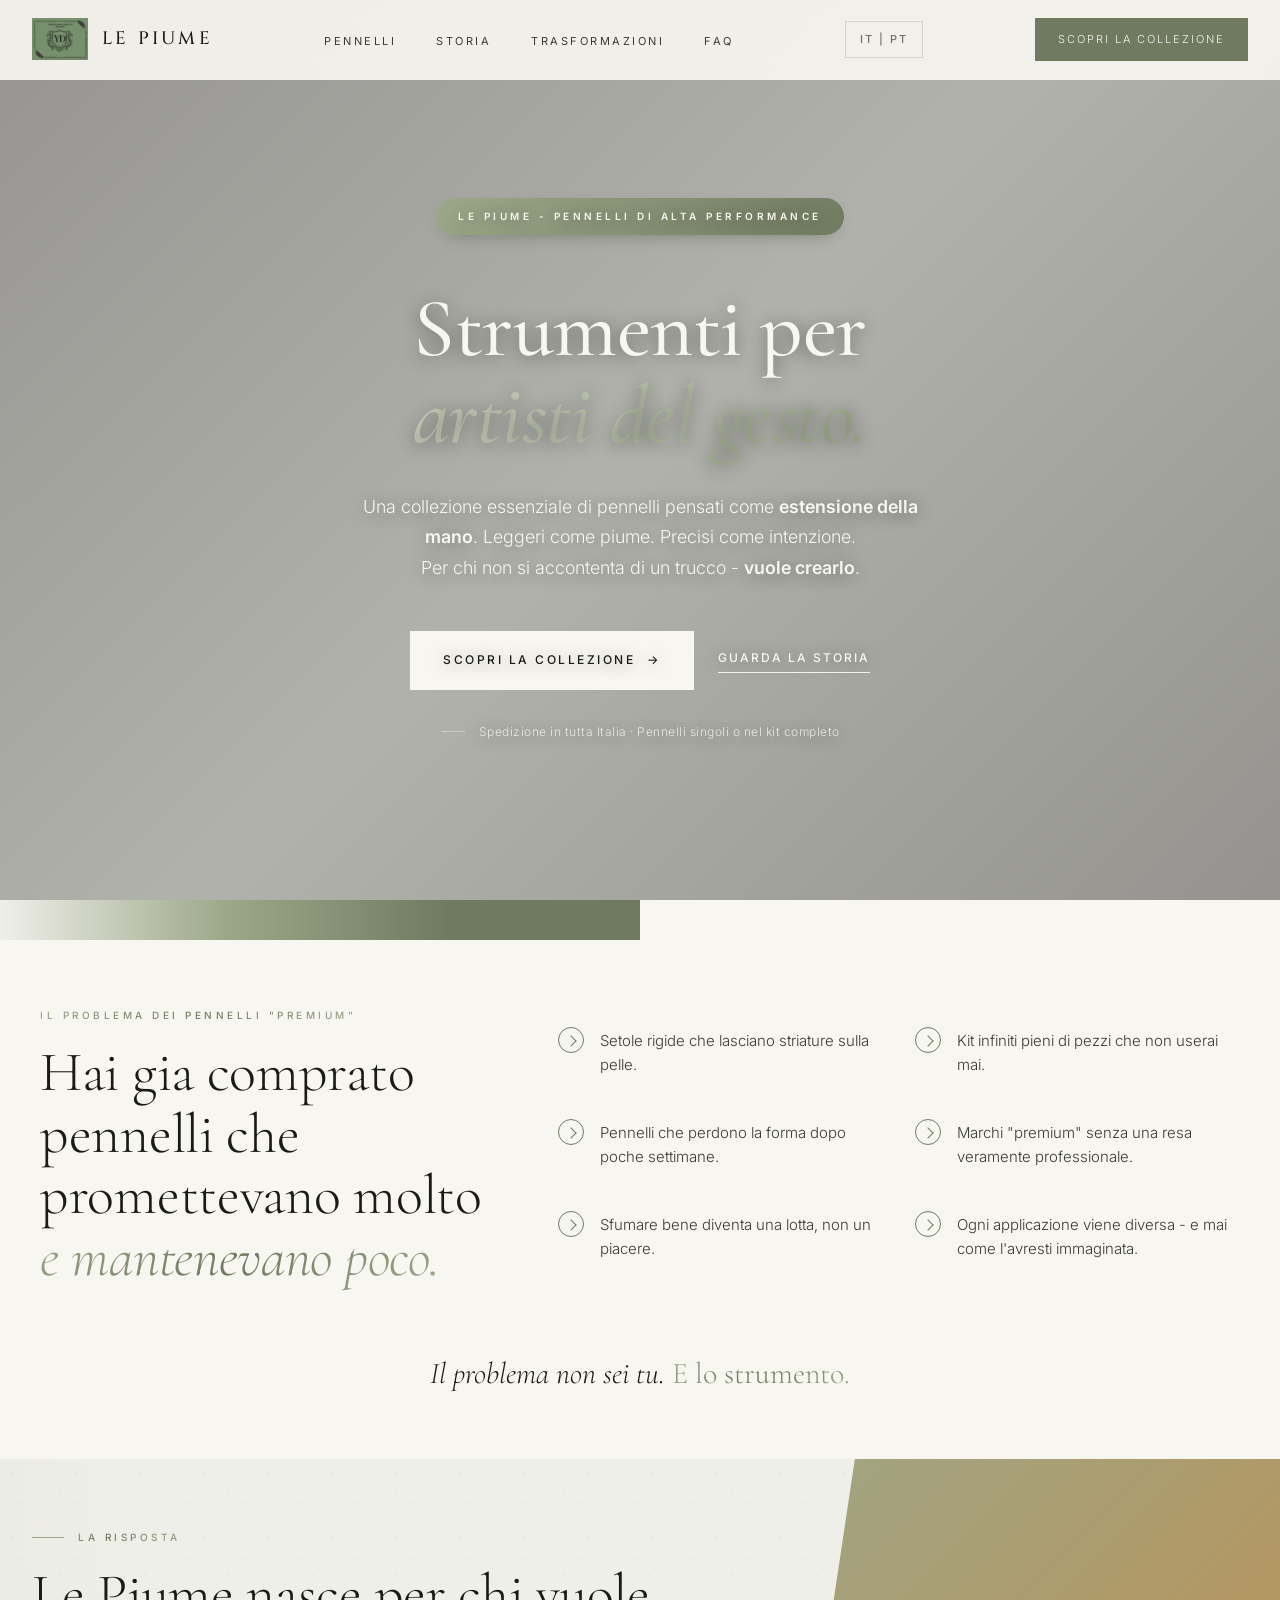
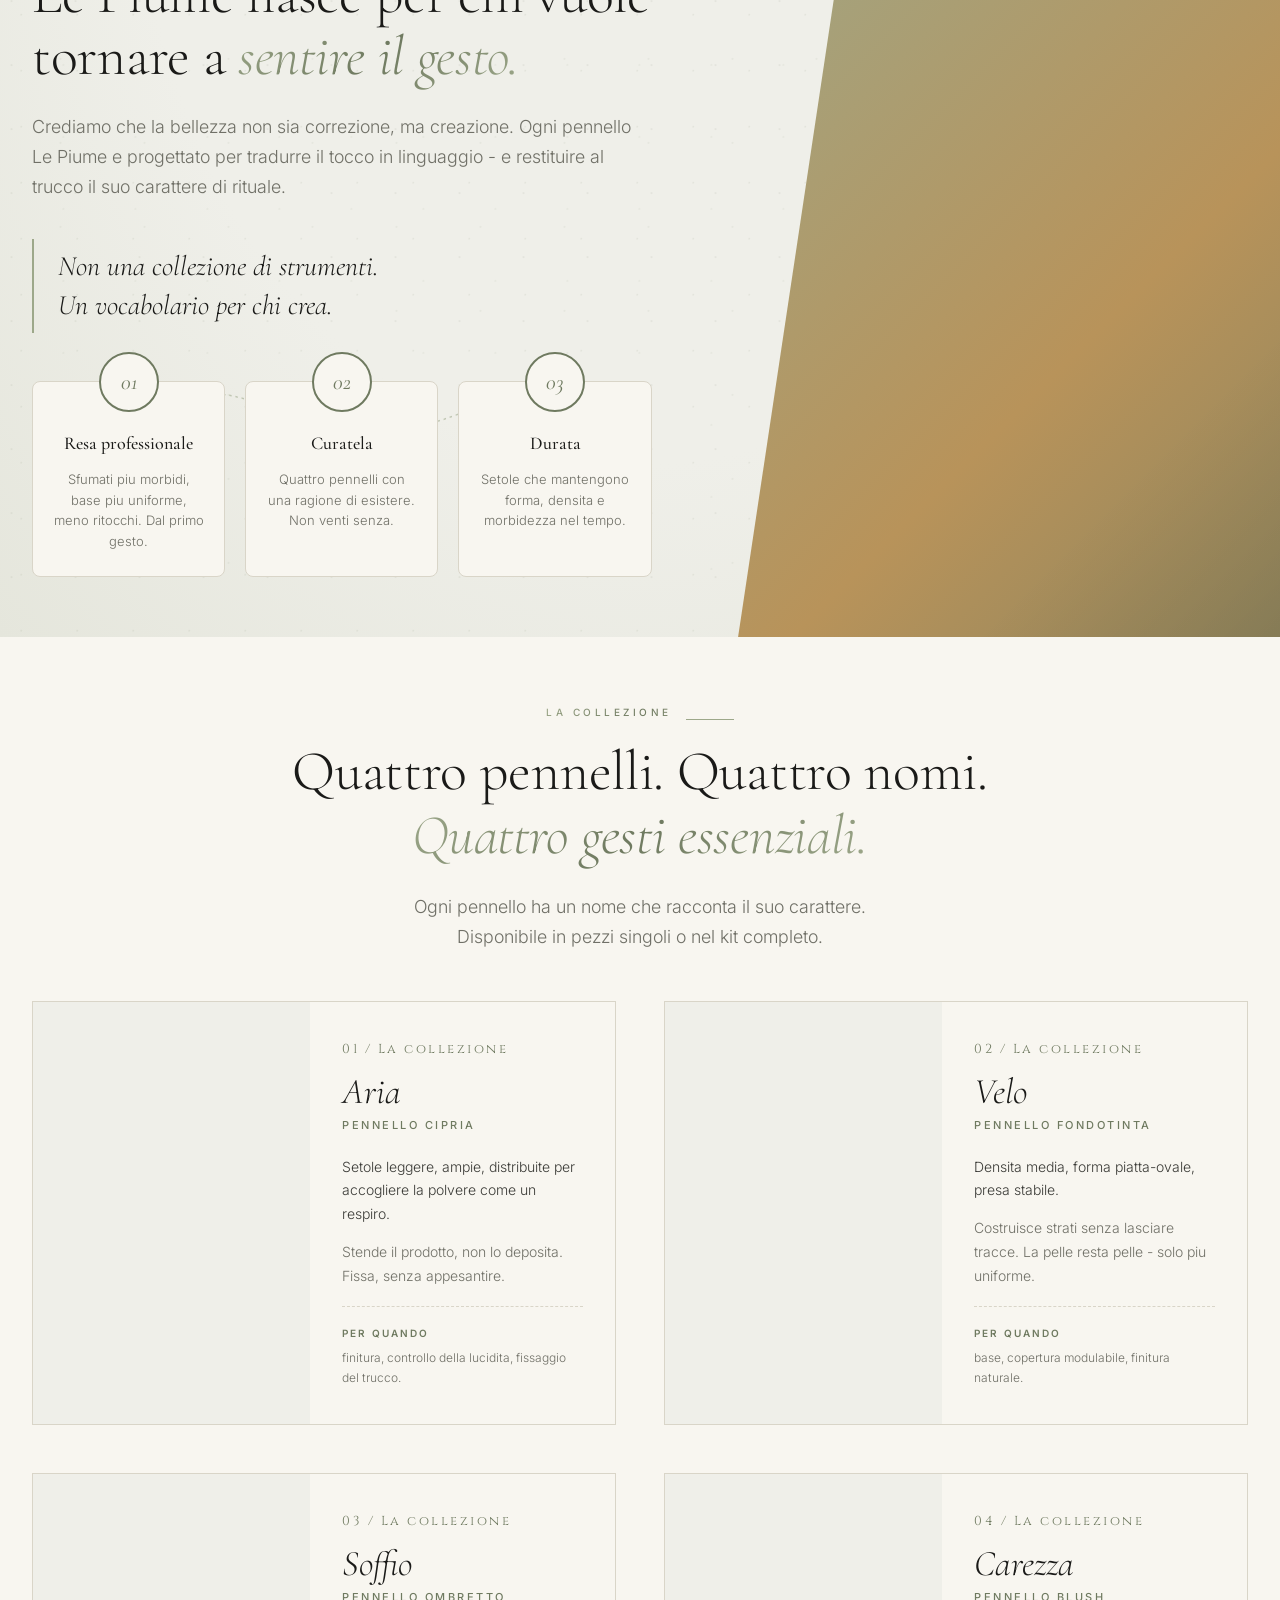
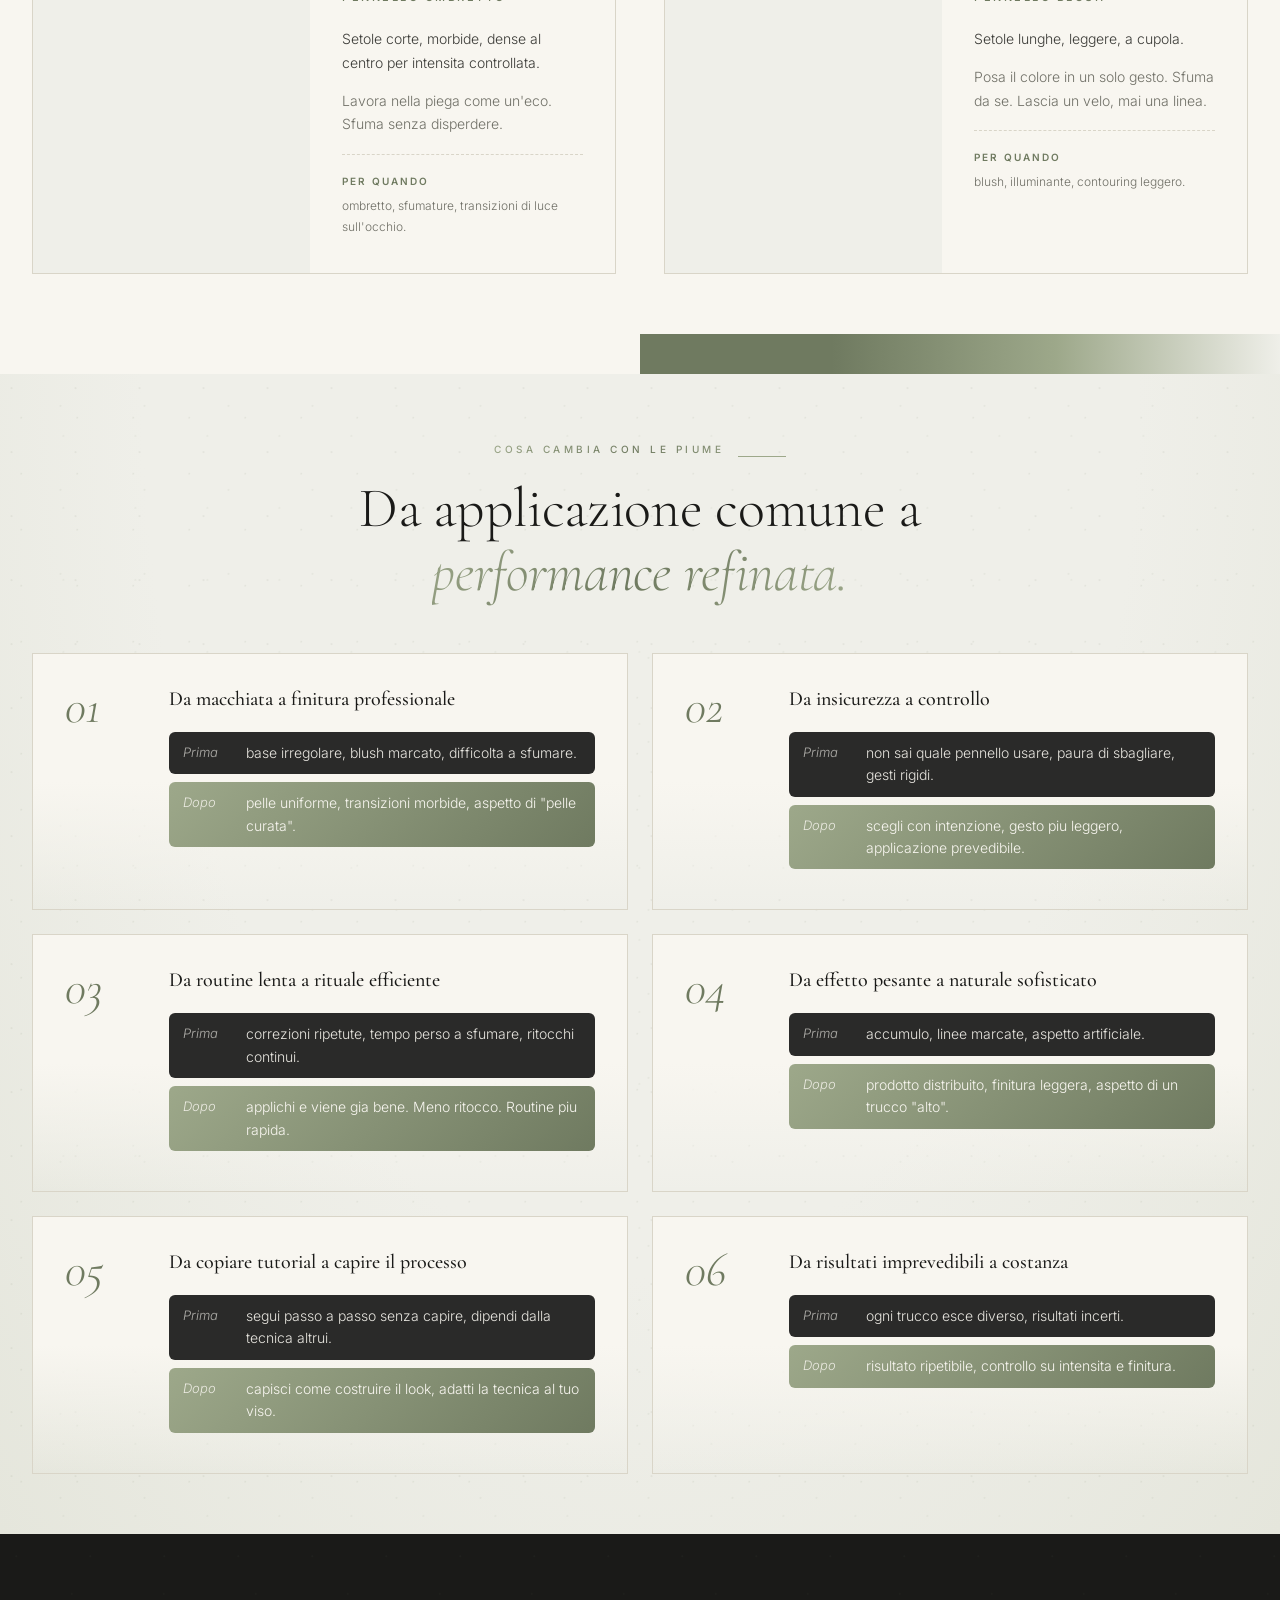
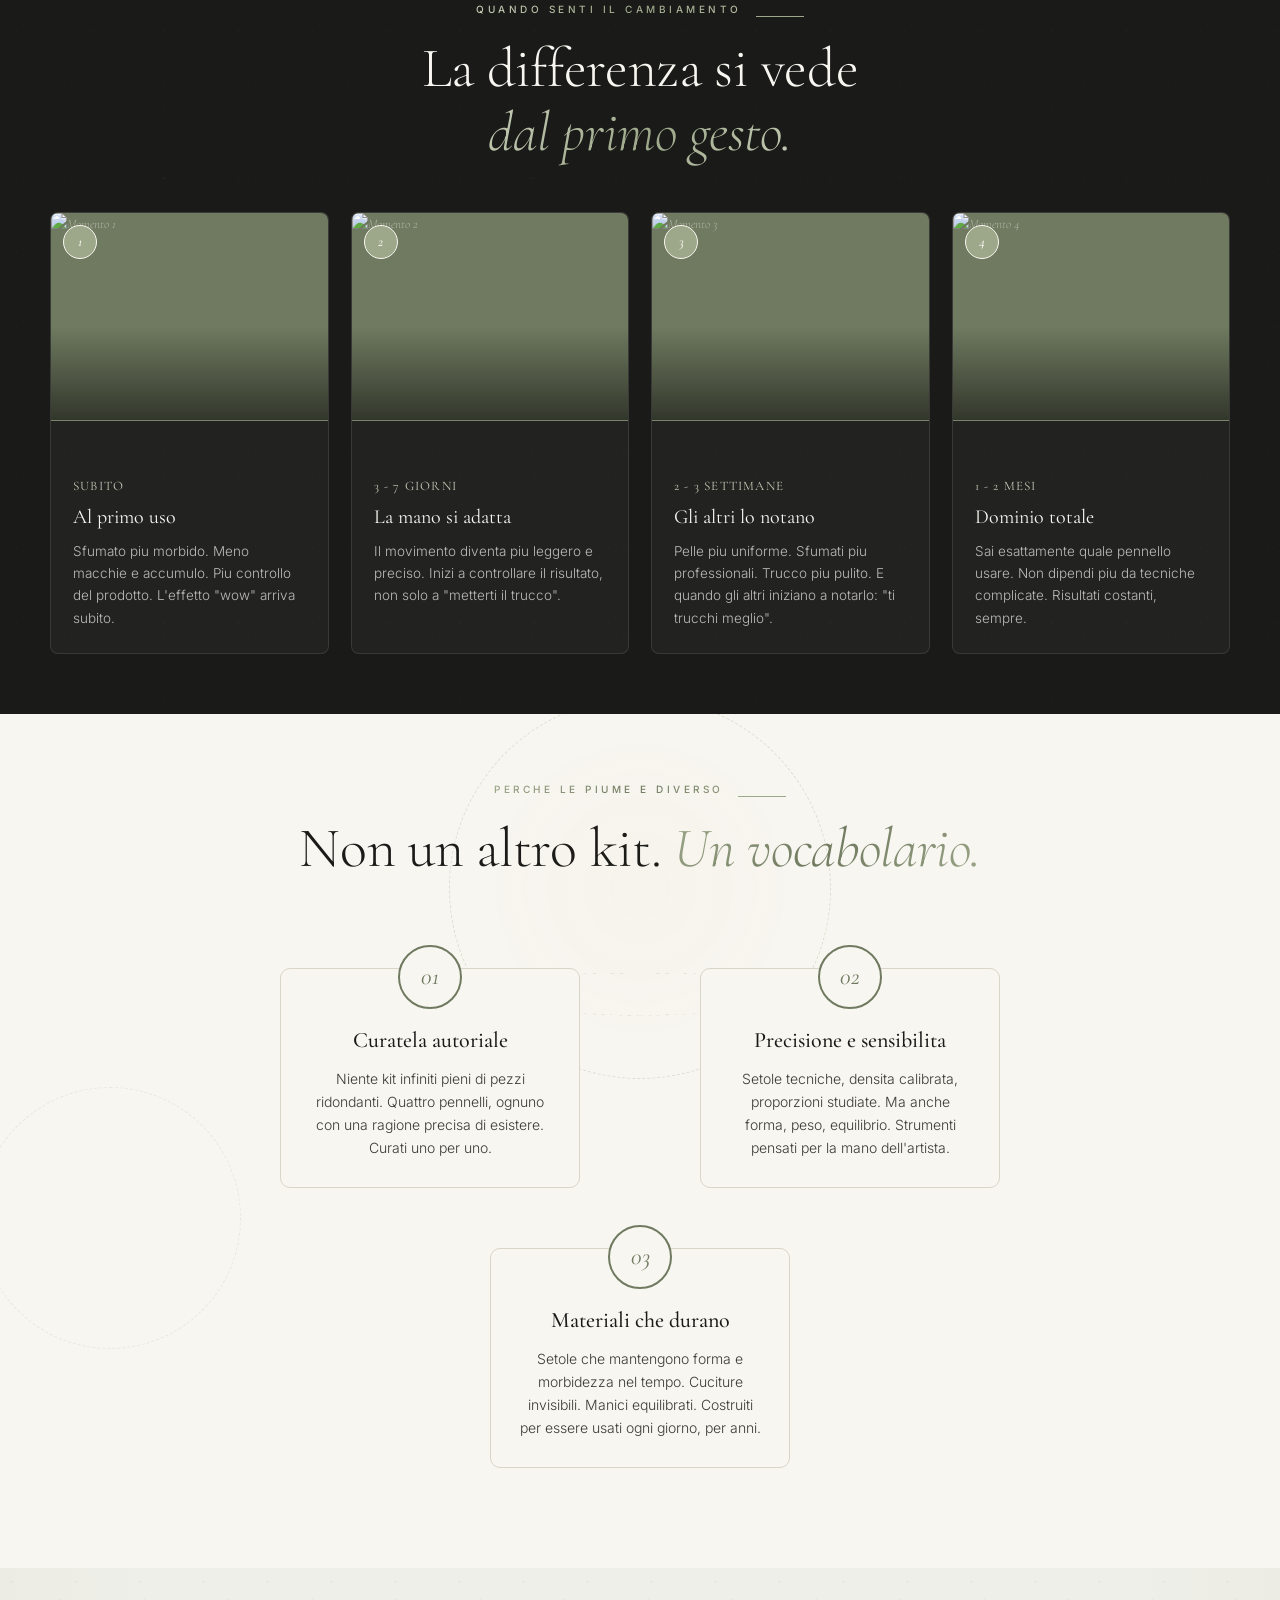
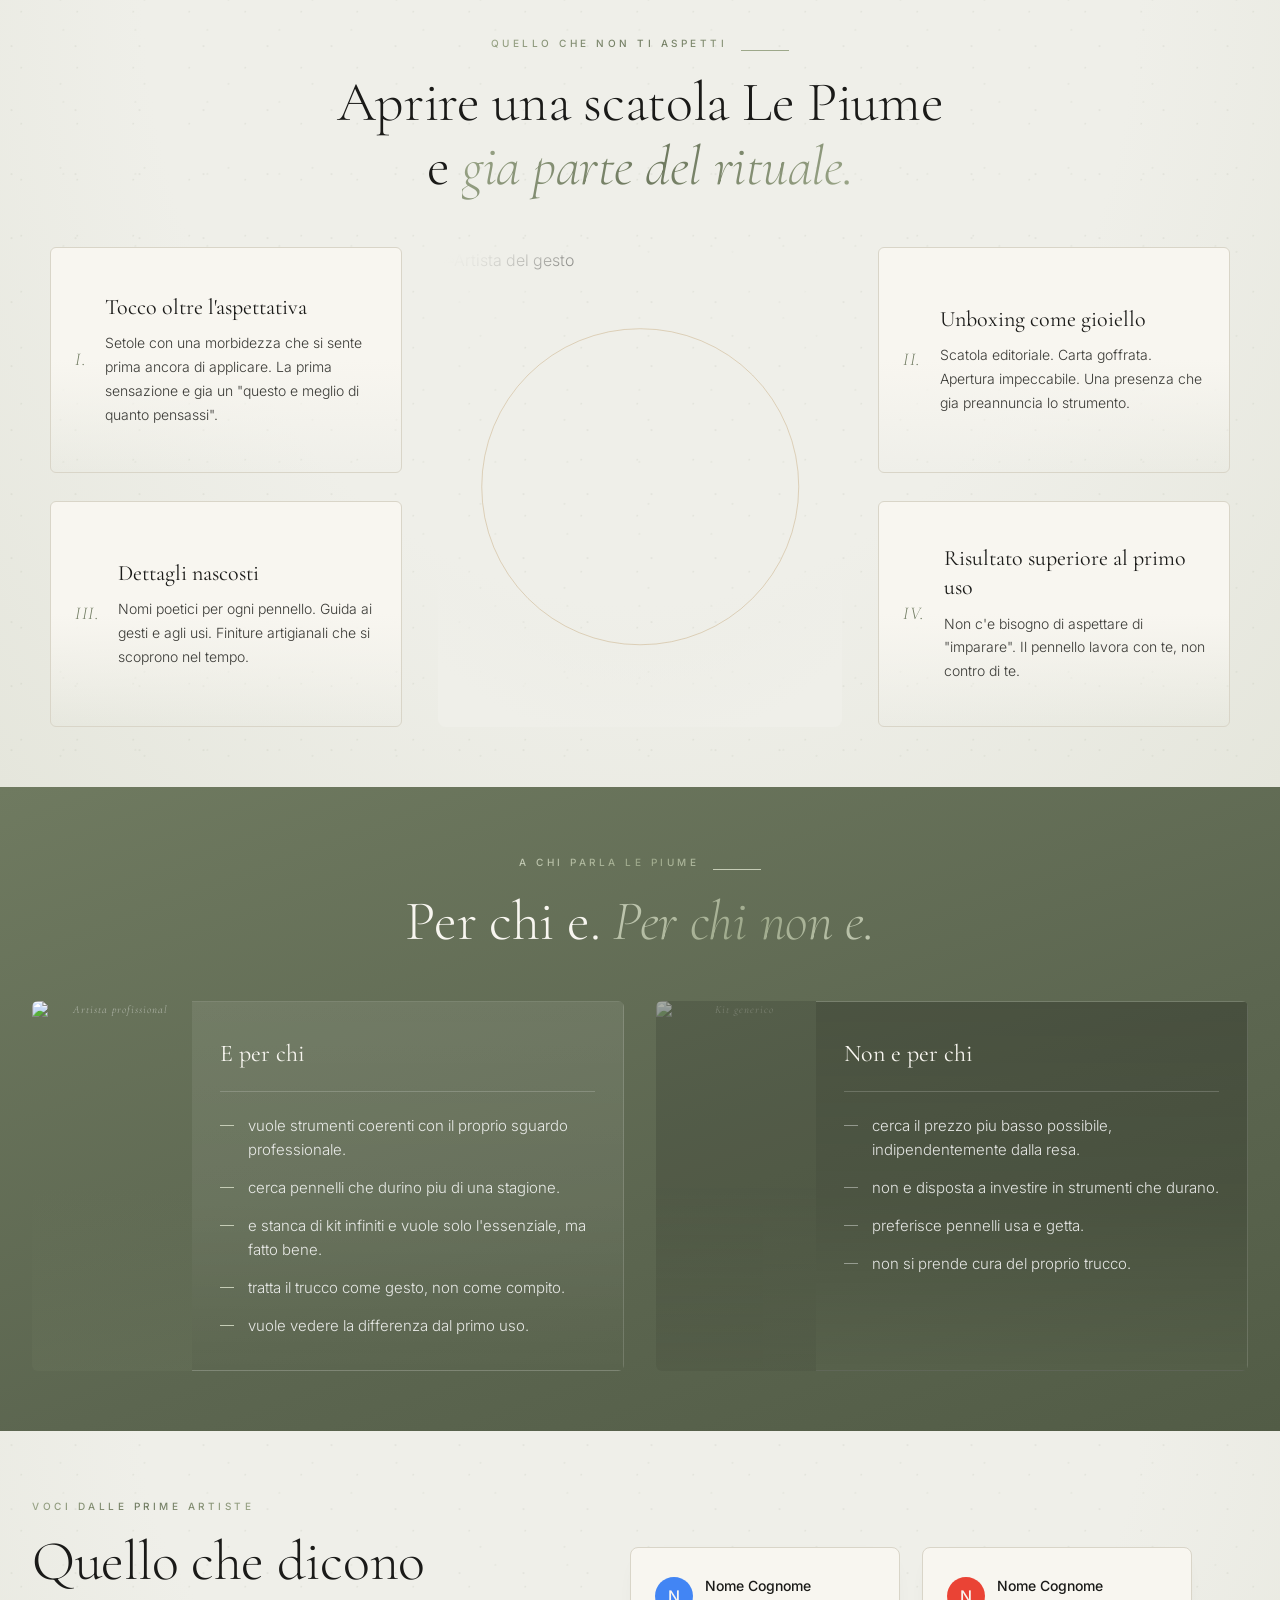
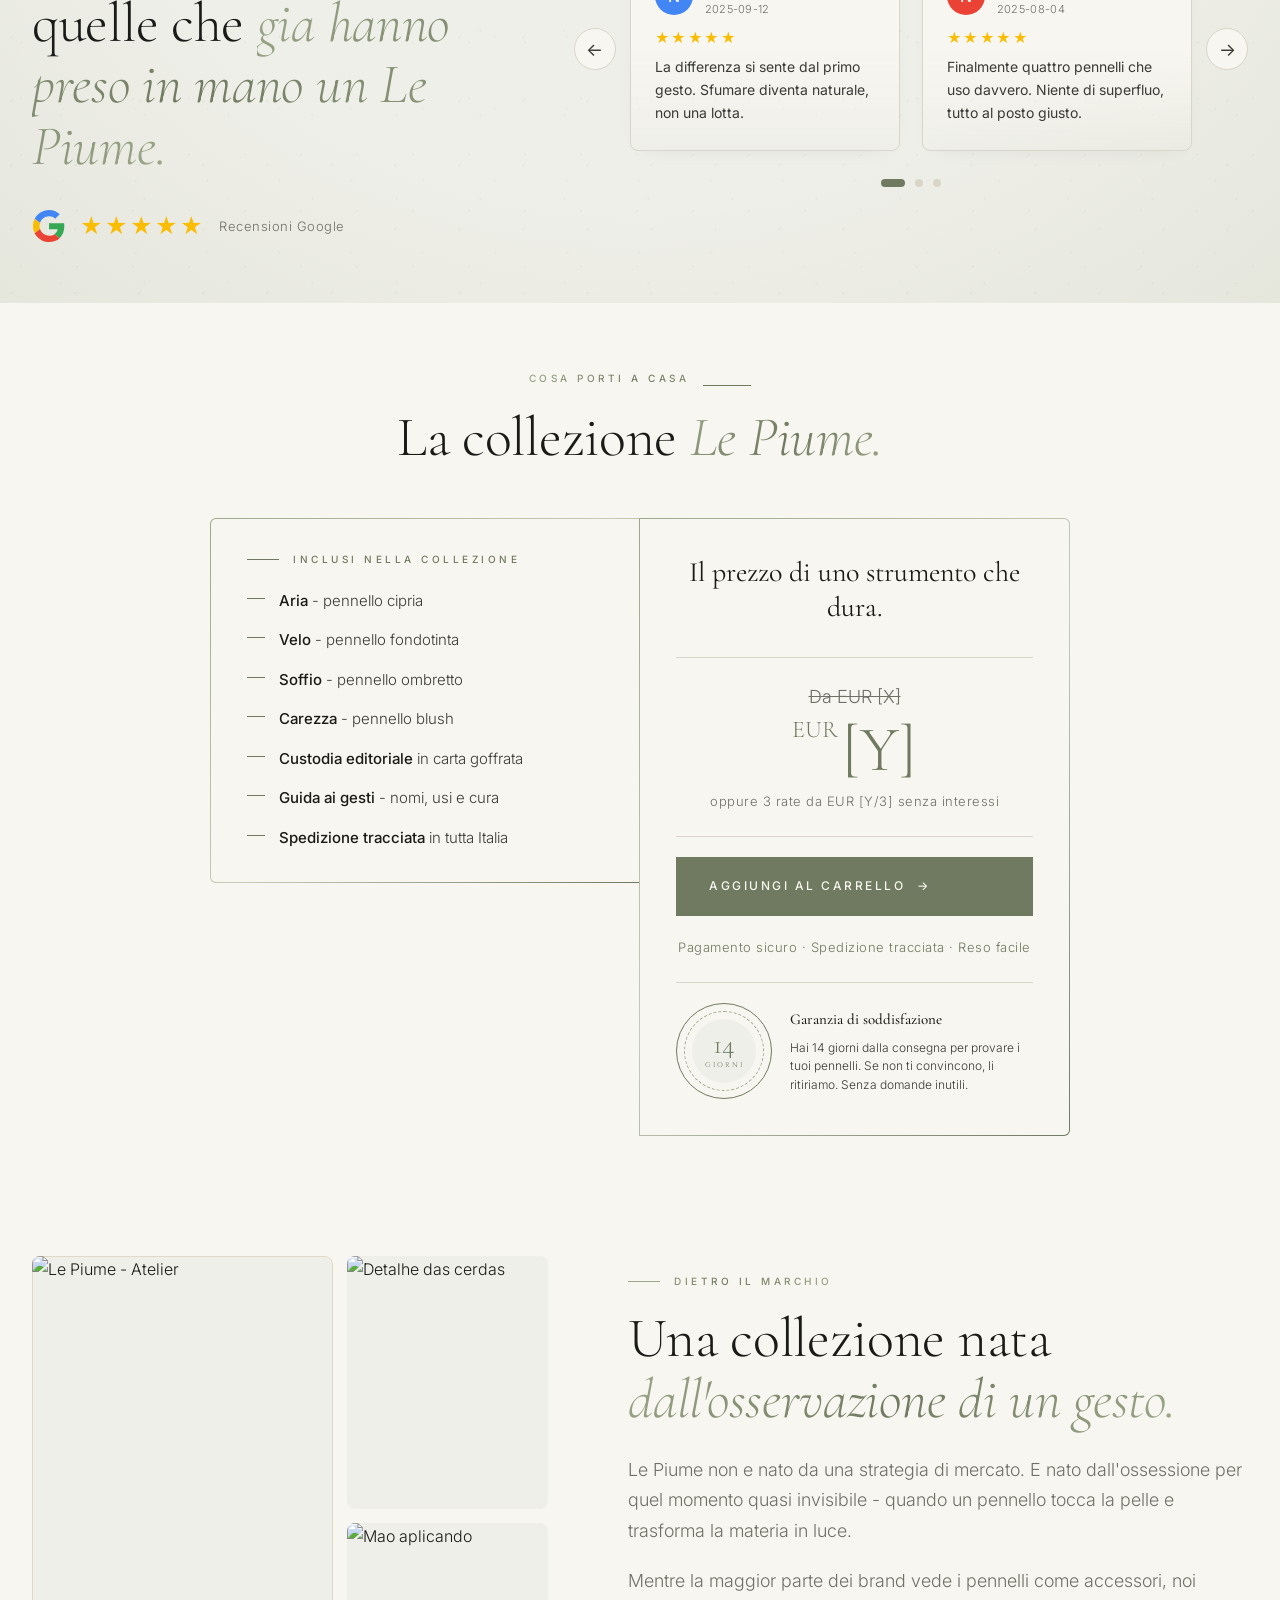
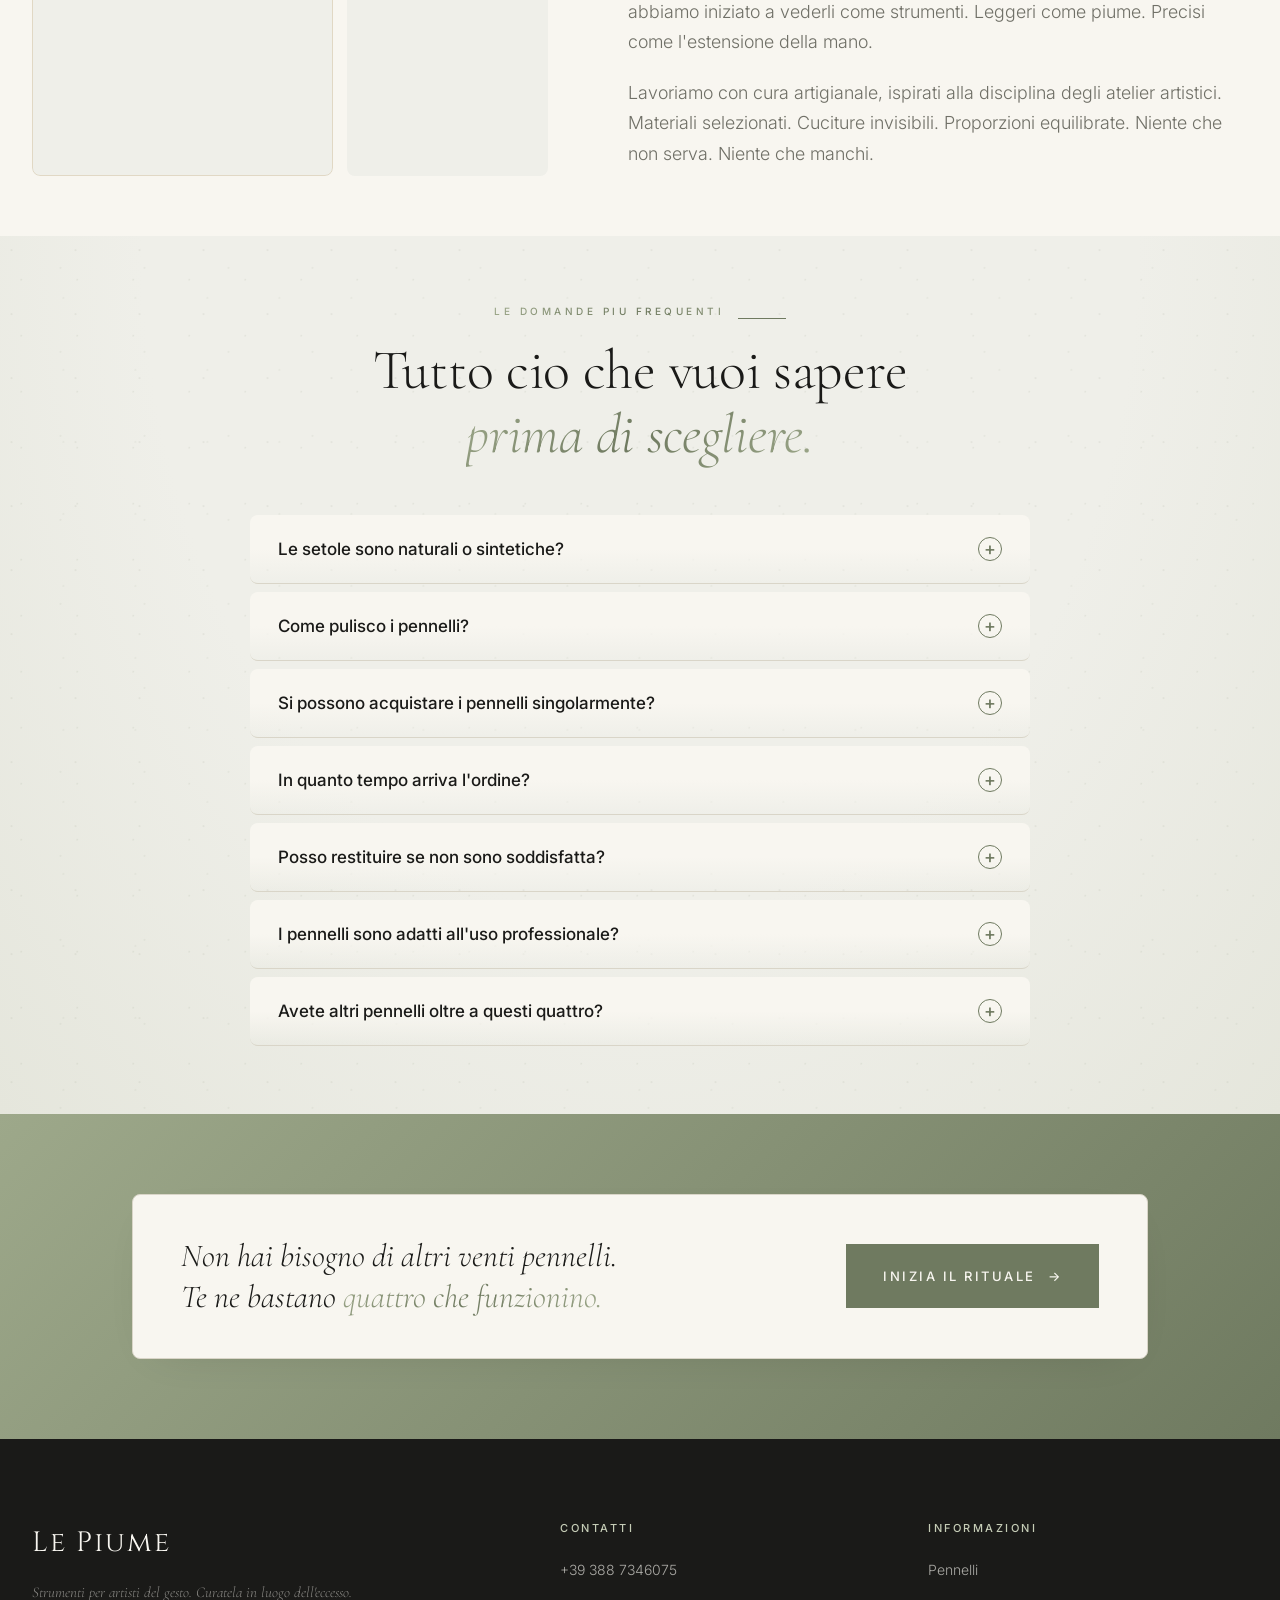
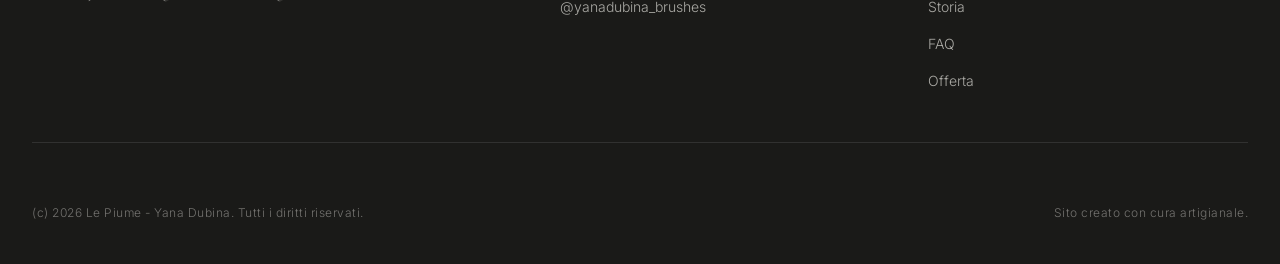
==== index.html @ e88bf4a4 "Multi-fix: timeline imgs face-makeup, bonus center photo, perchi sad MUA, restore Vocabolario circle" ====
<!DOCTYPE html>
<html lang="it">
<head>
<meta charset="UTF-8">
<meta name="viewport" content="width=device-width, initial-scale=1.0">
<title>Le Piume - Strumenti per artisti del gesto</title>
<meta name="description" content="Pennelli professionali Le Piume. Curatela in luogo dell'eccesso. Quattro strumenti pensati come estensione della mano.">
<meta property="og:title" content="Le Piume - Strumenti per artisti del gesto">
<meta property="og:description" content="Pennelli di alta performance. Curatela in luogo dell'eccesso.">
<meta property="og:type" content="website">
<link rel="icon" href="data:image/svg+xml,%3Csvg xmlns='http://www.w3.org/2000/svg' viewBox='0 0 100 100'%3E%3Ctext x='50%25' y='65%25' text-anchor='middle' font-family='Georgia,serif' font-weight='600' font-size='65' fill='%231A1A18'%3EY%3C/text%3E%3C/svg%3E">
<link rel="preconnect" href="https://fonts.googleapis.com">
<link rel="preconnect" href="https://fonts.gstatic.com" crossorigin>
<link href="https://fonts.googleapis.com/css2?family=Cinzel:wght@400;500;600&family=Cormorant+Garamond:ital,wght@0,300;0,400;0,500;1,300;1,400&family=Inter:wght@300;400;500;600&display=swap" rel="stylesheet">
<link rel="stylesheet" href="style.css">
</head>
<body>

<nav class="nav" id="nav">
  <div class="nav__inner">
    <a href="#home" class="nav__brand">
      <img src="assets/img/logo-card.png" alt="YD" class="nav__brand-img">
      <span class="nav__brand-name">Le Piume</span>
    </a>
    <ul class="nav__links" id="navLinks">
      <li><a href="#pennelli">Pennelli</a></li>
      <li><a href="#storia">Storia</a></li>
      <li><a href="#trasformazioni">Trasformazioni</a></li>
      <li><a href="#faq">FAQ</a></li>
    </ul>
    <a href="index-pt.html" class="nav__lang" title="Versao em portugues">IT | PT</a>
    <a href="#offerta" class="nav__cta">Scopri la collezione</a>
    <button class="nav__toggle" id="navToggle" aria-label="Menu"><span></span><span></span><span></span></button>
  </div>
</nav>

<section class="hero" id="home">
  <video class="hero__bg-video" autoplay muted loop playsinline preload="auto"><source src="assets/video/hero-makeup.mp4" type="video/mp4"></video>
  <div class="hero__bg-overlay"></div>
  <div class="hero__content">
    <span class="eyebrow fade-in">Le Piume - Pennelli di alta performance</span>
    <h1 class="h1 hero__title fade-in">Strumenti per<br><em>artisti del gesto.</em></h1>
    <p class="hero__sub fade-in">Una collezione essenziale di pennelli pensati come <strong>estensione della mano</strong>. Leggeri come piume. Precisi come intenzione.<br>Per chi non si accontenta di un trucco - <strong style="white-space:nowrap">vuole crearlo</strong>.</p>
    <div class="hero__cta-row fade-in">
      <a href="#offerta" class="btn btn--ink">Scopri la collezione <span class="btn__arrow">&rarr;</span></a>
      <a href="#storia" class="link">Guarda la storia</a>
    </div>
    <div class="hero__micro fade-in">Spedizione in tutta Italia &middot; Pennelli singoli o nel kit completo</div>
  </div>
</section>

<div class="hero-divider"></div>

<section class="section section--paper">
  <div class="container">
    <div class="problem-layout">
      <div class="problem-head fade-in">
        <span class="eyebrow">Il problema dei pennelli "premium"</span>
        <h2 class="h2">Hai gia comprato pennelli che promettevano molto<br><em>e mantenevano poco.</em></h2>
      </div>
      <div class="problem-grid">
        <div class="problem__item fade-in"><div class="problem__bullet"></div><p class="problem__text">Setole rigide che lasciano striature sulla pelle.</p></div>
        <div class="problem__item fade-in"><div class="problem__bullet"></div><p class="problem__text">Kit infiniti pieni di pezzi che non userai mai.</p></div>
        <div class="problem__item fade-in"><div class="problem__bullet"></div><p class="problem__text">Pennelli che perdono la forma dopo poche settimane.</p></div>
        <div class="problem__item fade-in"><div class="problem__bullet"></div><p class="problem__text">Marchi "premium" senza una resa veramente professionale.</p></div>
        <div class="problem__item fade-in"><div class="problem__bullet"></div><p class="problem__text">Sfumare bene diventa una lotta, non un piacere.</p></div>
        <div class="problem__item fade-in"><div class="problem__bullet"></div><p class="problem__text">Ogni applicazione viene diversa - e mai come l'avresti immaginata.</p></div>
      </div>
    </div>
    <p class="problem__close fade-in">Il problema non sei tu. <em>E lo strumento.</em></p>
  </div>
</section>

<section class="section section--sage" id="storia">
  <div class="container">
    <div class="solution">
      <div class="fade-in">
        <span class="eyebrow">La risposta</span>
        <h2 class="h2">Le Piume nasce per chi vuole tornare a <em>sentire il gesto.</em></h2>
        <p class="lead">Crediamo che la bellezza non sia correzione, ma creazione. Ogni pennello Le Piume e progettato per tradurre il tocco in linguaggio - e restituire al trucco il suo carattere di rituale.</p>
        <blockquote class="solution__quote">Non una collezione di strumenti.<br>Un vocabolario per chi crea.</blockquote>
        <div class="pillars-wrap">
          <div class="pillars-connector" aria-hidden="true"><svg viewBox="0 0 1000 60" preserveAspectRatio="none"><path d="M 80 30 Q 250 -10 400 30 T 700 30 Q 850 -10 920 30"/></svg></div>
          <div class="solution__pillars">
            <div class="pillar fade-in"><div class="pillar__num">01</div><div class="pillar__body"><h4 class="pillar__title">Resa professionale</h4><p class="pillar__text">Sfumati piu morbidi, base piu uniforme, meno ritocchi. Dal primo gesto.</p></div></div>
            <div class="pillar fade-in"><div class="pillar__num">02</div><div class="pillar__body"><h4 class="pillar__title">Curatela</h4><p class="pillar__text">Quattro pennelli con una ragione di esistere. Non venti senza.</p></div></div>
            <div class="pillar fade-in"><div class="pillar__num">03</div><div class="pillar__body"><h4 class="pillar__title">Durata</h4><p class="pillar__text">Setole che mantengono forma, densita e morbidezza nel tempo.</p></div></div>
          </div>
        </div>
      </div>
      <div class="solution__photo fade-in"><img src="assets/img/pennello-0044.jpg" alt="Pennello Le Piume premium" loading="lazy"></div>
    </div>
  </div>
</section>

<section class="section section--paper" id="pennelli">
  <div class="container">
    <div class="section__head fade-in">
      <span class="eyebrow eyebrow--center">La collezione</span>
      <h2 class="h2">Quattro pennelli. Quattro nomi. <em>Quattro gesti essenziali.</em></h2>
      <p class="lead">Ogni pennello ha un nome che racconta il suo carattere.<br>Disponibile in pezzi singoli o nel kit completo.</p>
    </div>
    <div class="pennelli-grid">
      <article class="pennello fade-in">
        <div class="pennello__visual"><img src="assets/img/pennello-0002.jpg" alt="Aria - Pennello cipria"></div>
        <div class="pennello__body">
          <div class="pennello__num">01 / La collezione</div>
          <h3 class="pennello__name">Aria</h3>
          <div class="pennello__type">Pennello cipria</div>
          <p class="pennello__desc">Setole leggere, ampie, distribuite per accogliere la polvere come un respiro.</p>
          <p class="pennello__desc pennello__desc--mute">Stende il prodotto, non lo deposita. Fissa, senza appesantire.</p>
          <div class="pennello__when"><strong>Per quando</strong>finitura, controllo della lucidita, fissaggio del trucco.</div>
        </div>
      </article>
      <article class="pennello fade-in">
        <div class="pennello__visual"><img src="assets/img/pennello-0055.jpg" alt="Velo - Pennello fondotinta"></div>
        <div class="pennello__body">
          <div class="pennello__num">02 / La collezione</div>
          <h3 class="pennello__name">Velo</h3>
          <div class="pennello__type">Pennello fondotinta</div>
          <p class="pennello__desc">Densita media, forma piatta-ovale, presa stabile.</p>
          <p class="pennello__desc pennello__desc--mute">Costruisce strati senza lasciare tracce. La pelle resta pelle - solo piu uniforme.</p>
          <div class="pennello__when"><strong>Per quando</strong>base, copertura modulabile, finitura naturale.</div>
        </div>
      </article>
      <article class="pennello fade-in">
        <div class="pennello__visual"><img src="assets/img/pennello-0066.jpg" alt="Soffio - Pennello ombretto"></div>
        <div class="pennello__body">
          <div class="pennello__num">03 / La collezione</div>
          <h3 class="pennello__name">Soffio</h3>
          <div class="pennello__type">Pennello ombretto</div>
          <p class="pennello__desc">Setole corte, morbide, dense al centro per intensita controllata.</p>
          <p class="pennello__desc pennello__desc--mute">Lavora nella piega come un'eco. Sfuma senza disperdere.</p>
          <div class="pennello__when"><strong>Per quando</strong>ombretto, sfumature, transizioni di luce sull'occhio.</div>
        </div>
      </article>
      <article class="pennello fade-in">
        <div class="pennello__visual"><img src="assets/img/pennello-0090.jpg" alt="Carezza - Pennello blush"></div>
        <div class="pennello__body">
          <div class="pennello__num">04 / La collezione</div>
          <h3 class="pennello__name">Carezza</h3>
          <div class="pennello__type">Pennello blush</div>
          <p class="pennello__desc">Setole lunghe, leggere, a cupola.</p>
          <p class="pennello__desc pennello__desc--mute">Posa il colore in un solo gesto. Sfuma da se. Lascia un velo, mai una linea.</p>
          <div class="pennello__when"><strong>Per quando</strong>blush, illuminante, contouring leggero.</div>
        </div>
      </article>
    </div>
  </div>
</section>

<div class="hero-divider hero-divider--right"></div>

<section class="section section--sage" id="trasformazioni">
  <div class="container">
    <div class="section__head fade-in">
      <span class="eyebrow eyebrow--center">Cosa cambia con Le Piume</span>
      <h2 class="h2">Da applicazione comune a <em>performance refinata.</em></h2>
    </div>
    <div class="trans-grid">
      <article class="trans fade-in"><div class="trans__num">01</div><div><h4 class="trans__title">Da macchiata a finitura professionale</h4><div class="trans__row"><span>Prima</span>base irregolare, blush marcato, difficolta a sfumare.</div><div class="trans__row"><span>Dopo</span>pelle uniforme, transizioni morbide, aspetto di "pelle curata".</div></div></article>
      <article class="trans fade-in"><div class="trans__num">02</div><div><h4 class="trans__title">Da insicurezza a controllo</h4><div class="trans__row"><span>Prima</span>non sai quale pennello usare, paura di sbagliare, gesti rigidi.</div><div class="trans__row"><span>Dopo</span>scegli con intenzione, gesto piu leggero, applicazione prevedibile.</div></div></article>
      <article class="trans fade-in"><div class="trans__num">03</div><div><h4 class="trans__title">Da routine lenta a rituale efficiente</h4><div class="trans__row"><span>Prima</span>correzioni ripetute, tempo perso a sfumare, ritocchi continui.</div><div class="trans__row"><span>Dopo</span>applichi e viene gia bene. Meno ritocco. Routine piu rapida.</div></div></article>
      <article class="trans fade-in"><div class="trans__num">04</div><div><h4 class="trans__title">Da effetto pesante a naturale sofisticato</h4><div class="trans__row"><span>Prima</span>accumulo, linee marcate, aspetto artificiale.</div><div class="trans__row"><span>Dopo</span>prodotto distribuito, finitura leggera, aspetto di un trucco "alto".</div></div></article>
      <article class="trans fade-in"><div class="trans__num">05</div><div><h4 class="trans__title">Da copiare tutorial a capire il processo</h4><div class="trans__row"><span>Prima</span>segui passo a passo senza capire, dipendi dalla tecnica altrui.</div><div class="trans__row"><span>Dopo</span>capisci come costruire il look, adatti la tecnica al tuo viso.</div></div></article>
      <article class="trans fade-in"><div class="trans__num">06</div><div><h4 class="trans__title">Da risultati imprevedibili a costanza</h4><div class="trans__row"><span>Prima</span>ogni trucco esce diverso, risultati incerti.</div><div class="trans__row"><span>Dopo</span>risultato ripetibile, controllo su intensita e finitura.</div></div></article>
    </div>
  </div>
</section>

<section class="section section--ink">
  <div class="container">
    <div class="section__head fade-in">
      <span class="eyebrow eyebrow--center">Quando senti il cambiamento</span>
      <h2 class="h2">La differenza si vede<br><em>dal primo gesto.</em></h2>
    </div>
    <div class="timeline">
      <div class="timeline__item fade-in"><div class="timeline__img"><span class="timeline__num">1</span><img src="https://images.unsplash.com/photo-1571781926291-c477ebfd024b?w=900&q=80&auto=format" alt="Momento 1" loading="lazy"></div><div class="timeline__content"><div class="timeline__time">Subito</div><h4 class="timeline__title">Al primo uso</h4><p class="timeline__text">Sfumato piu morbido. Meno macchie e accumulo. Piu controllo del prodotto. L'effetto "wow" arriva subito.</p></div></div>
      <div class="timeline__item fade-in"><div class="timeline__img"><span class="timeline__num">2</span><img src="https://images.unsplash.com/photo-1583241800698-9c2e5fc16183?w=900&q=80&auto=format" alt="Momento 2" loading="lazy"></div><div class="timeline__content"><div class="timeline__time">3 - 7 giorni</div><h4 class="timeline__title">La mano si adatta</h4><p class="timeline__text">Il movimento diventa piu leggero e preciso. Inizi a controllare il risultato, non solo a "metterti il trucco".</p></div></div>
      <div class="timeline__item fade-in"><div class="timeline__img"><span class="timeline__num">3</span><img src="https://images.unsplash.com/photo-1614108604330-7adb4ebebec6?w=900&q=80&auto=format" alt="Momento 3" loading="lazy"></div><div class="timeline__content"><div class="timeline__time">2 - 3 settimane</div><h4 class="timeline__title">Gli altri lo notano</h4><p class="timeline__text">Pelle piu uniforme. Sfumati piu professionali. Trucco piu pulito. E quando gli altri iniziano a notarlo: "ti trucchi meglio".</p></div></div>
      <div class="timeline__item fade-in"><div class="timeline__img"><span class="timeline__num">4</span><img src="https://images.unsplash.com/photo-1487412947147-5cebf100ffc2?w=900&q=80&auto=format" alt="Momento 4" loading="lazy"></div><div class="timeline__content"><div class="timeline__time">1 - 2 mesi</div><h4 class="timeline__title">Dominio totale</h4><p class="timeline__text">Sai esattamente quale pennello usare. Non dipendi piu da tecniche complicate. Risultati costanti, sempre.</p></div></div>
    </div>
  </div>
</section>

<section class="section section--paper">
  <div class="container">
    <div class="section__head fade-in">
      <span class="eyebrow eyebrow--center">Perche Le Piume e diverso</span>
      <h2 class="h2">Non un altro kit. <em>Un vocabolario.</em></h2>
    </div>
    <div class="diff-wrap">
      <div class="diff-connector" aria-hidden="true"><svg viewBox="0 0 900 540" preserveAspectRatio="none"><path d="M 230 110 Q 450 -20 670 110"/><path d="M 670 130 Q 820 320 450 430"/><path d="M 450 430 Q 80 320 230 130"/></svg></div>
      <div class="diff-grid">
        <article class="diff diff--circle fade-in">
          <div class="diff__num">01</div>
          <h3 class="diff__title">Curatela autoriale</h3>
          <p class="diff__text">Niente kit infiniti pieni di pezzi ridondanti. Quattro pennelli, ognuno con una ragione precisa di esistere. Curati uno per uno.</p>
        </article>
        <article class="diff diff--circle fade-in">
          <div class="diff__num">02</div>
          <h3 class="diff__title">Precisione e sensibilita</h3>
          <p class="diff__text">Setole tecniche, densita calibrata, proporzioni studiate. Ma anche forma, peso, equilibrio. Strumenti pensati per la mano dell'artista.</p>
        </article>
        <article class="diff diff--circle fade-in">
          <div class="diff__num">03</div>
          <h3 class="diff__title">Materiali che durano</h3>
          <p class="diff__text">Setole che mantengono forma e morbidezza nel tempo. Cuciture invisibili. Manici equilibrati. Costruiti per essere usati ogni giorno, per anni.</p>
        </article>
      </div>
    </div>
  </div>
</section>

<section class="section section--sage">
  <div class="container">
    <div class="section__head fade-in">
      <span class="eyebrow eyebrow--center">Quello che non ti aspetti</span>
      <h2 class="h2">Aprire una scatola Le Piume<br>e <em>gia parte del rituale.</em></h2>
    </div>
    <div class="bonus-layout">
      <div class="bonus-center"><img src="https://images.unsplash.com/photo-1607779097040-26e80aa78e66?w=900&q=80&auto=format" alt="Artista del gesto" loading="lazy"><div class="bonus-center__halo" aria-hidden="true"></div></div>
      <article class="bonus fade-in"><div class="bonus__num">I.</div><div><h4 class="bonus__title">Tocco oltre l'aspettativa</h4><p class="bonus__text">Setole con una morbidezza che si sente prima ancora di applicare. La prima sensazione e gia un "questo e meglio di quanto pensassi".</p></div></article>
      <article class="bonus fade-in"><div class="bonus__num">II.</div><div><h4 class="bonus__title">Unboxing come gioiello</h4><p class="bonus__text">Scatola editoriale. Carta goffrata. Apertura impeccabile. Una presenza che gia preannuncia lo strumento.</p></div></article>
      <article class="bonus fade-in"><div class="bonus__num">III.</div><div><h4 class="bonus__title">Dettagli nascosti</h4><p class="bonus__text">Nomi poetici per ogni pennello. Guida ai gesti e agli usi. Finiture artigianali che si scoprono nel tempo.</p></div></article>
      <article class="bonus fade-in"><div class="bonus__num">IV.</div><div><h4 class="bonus__title">Risultato superiore al primo uso</h4><p class="bonus__text">Non c'e bisogno di aspettare di "imparare". Il pennello lavora con te, non contro di te.</p></div></article>
    </div>
  </div>
</section>

<section class="section section--sage-dark">
  <div class="container">
    <div class="section__head fade-in">
      <span class="eyebrow eyebrow--center">A chi parla Le Piume</span>
      <h2 class="h2">Per chi e. <em>Per chi non e.</em></h2>
    </div>
    <div class="perchi">
      <div class="perchi__col fade-in">
        <div class="perchi__img"><img src="https://images.unsplash.com/photo-1512496015851-a90fb38ba796?w=800&q=80&auto=format" alt="Artista profissional" loading="lazy"></div>
        <div class="perchi__body">
        <h3 class="perchi__head">E per chi</h3>
        <ul class="perchi__list">
          <li>vuole strumenti coerenti con il proprio sguardo professionale.</li>
          <li>cerca pennelli che durino piu di una stagione.</li>
          <li>e stanca di kit infiniti e vuole solo l'essenziale, ma fatto bene.</li>
          <li>tratta il trucco come gesto, non come compito.</li>
          <li>vuole vedere la differenza dal primo uso.</li>
        </ul>
      </div>
      </div>
      <div class="perchi__col perchi__col--no fade-in">
        <div class="perchi__img"><img src="https://images.unsplash.com/photo-1499951360447-b19be8fe80f5?w=900&q=80&auto=format" alt="Kit generico" loading="lazy"></div>
        <div class="perchi__body">
        <h3 class="perchi__head">Non e per chi</h3>
        <ul class="perchi__list">
          <li>cerca il prezzo piu basso possibile, indipendentemente dalla resa.</li>
          <li>non e disposta a investire in strumenti che durano.</li>
          <li>preferisce pennelli usa e getta.</li>
          <li>non si prende cura del proprio trucco.</li>
        </ul>
      </div>
      </div>
    </div>
  </div>
</section>

<section class="section section--sage">
  <div class="container">
    <div class="testi-layout">
      <div class="testi-side fade-in">
        <span class="eyebrow">Voci dalle prime artiste</span>
        <h2 class="h2">Quello che dicono quelle che <em>gia hanno preso in mano un Le Piume.</em></h2>
        <div class="testi-google">
          <span class="testi-google__logo"><svg xmlns="http://www.w3.org/2000/svg" viewBox="0 0 48 48" width="32" height="32"><path fill="#4285f4" d="M24 9.5c3.54 0 6.71 1.22 9.21 3.6l6.85-6.85C35.9 2.38 30.47 0 24 0 14.62 0 6.51 5.38 2.56 13.22l7.98 6.19C12.43 13.72 17.74 9.5 24 9.5z"/><path fill="#34a853" d="M46.98 24.55c0-1.57-.15-3.09-.38-4.55H24v9.02h12.94c-.58 2.96-2.26 5.48-4.78 7.18l7.73 6c4.51-4.18 7.09-10.36 7.09-17.65z"/><path fill="#fbbc04" d="M10.53 28.59c-.48-1.45-.76-2.99-.76-4.59s.27-3.14.76-4.59l-7.98-6.19C.92 16.46 0 20.12 0 24c0 3.88.92 7.54 2.56 10.78l7.97-6.19z"/><path fill="#ea4335" d="M24 48c6.48 0 11.93-2.13 15.89-5.81l-7.73-6c-2.15 1.45-4.92 2.3-8.16 2.3-6.26 0-11.57-4.22-13.47-9.91l-7.98 6.19C6.51 42.62 14.62 48 24 48z"/></svg></span>
          <span class="testi-google__stars" aria-hidden="true">&#9733;&#9733;&#9733;&#9733;&#9733;</span>
          <span class="testi-google__label">Recensioni Google</span>
        </div>
      </div>
      <div class="testi-main">
      <div class="testi-carousel">
        <button class="testi-arrow testi-arrow--prev" aria-label="Precedente">&larr;</button>
        <div class="testi-grid">
      <article class="testi fade-in">
        <div class="testi__google-row">
          <div class="testi__avatar testi__avatar--a">N</div>
          <div class="testi__author-block">
            <div class="testi__name">Nome Cognome</div>
            <div class="testi__date">2025-09-12</div>
          </div>
        </div>
        <div class="testi__stars-row" aria-label="5 stars">&#9733;&#9733;&#9733;&#9733;&#9733;</div>
        <p class="testi__text">La differenza si sente dal primo gesto. Sfumare diventa naturale, non una lotta.</p>
      </article>
      <article class="testi fade-in">
        <div class="testi__google-row">
          <div class="testi__avatar testi__avatar--b">N</div>
          <div class="testi__author-block">
            <div class="testi__name">Nome Cognome</div>
            <div class="testi__date">2025-08-04</div>
          </div>
        </div>
        <div class="testi__stars-row" aria-label="5 stars">&#9733;&#9733;&#9733;&#9733;&#9733;</div>
        <p class="testi__text">Finalmente quattro pennelli che uso davvero. Niente di superfluo, tutto al posto giusto.</p>
      </article>
      <article class="testi fade-in">
        <div class="testi__google-row">
          <div class="testi__avatar testi__avatar--c">N</div>
          <div class="testi__author-block">
            <div class="testi__name">Nome Cognome</div>
            <div class="testi__date">2025-07-21</div>
          </div>
        </div>
        <div class="testi__stars-row" aria-label="5 stars">&#9733;&#9733;&#9733;&#9733;&#9733;</div>
        <p class="testi__text">Il kit e arrivato come un piccolo evento. Aprirlo e gia parte dell'esperienza.</p>
      </article>
        </div>
        <button class="testi-arrow testi-arrow--next" aria-label="Successiva">&rarr;</button>
      </div>
      <div class="testi-dots" role="tablist">
        <button class="testi-dot testi-dot--active" aria-label="1"></button>
        <button class="testi-dot" aria-label="2"></button>
        <button class="testi-dot" aria-label="3"></button>
      </div>
      </div>
    </div>
  </div>
</section>

<section class="section section--paper" id="offerta">
  <div class="container">
    <div class="section__head fade-in">
      <span class="eyebrow eyebrow--center">Cosa porti a casa</span>
      <h2 class="h2">La collezione <em>Le Piume.</em></h2>
    </div>
    <div class="offerta fade-in">
      <div class="offerta__col offerta__col--list">
        <span class="offerta__eyebrow">Inclusi nella collezione</span>
        <ul class="offerta-card__items">
          <li><strong>Aria</strong> - pennello cipria</li>
          <li><strong>Velo</strong> - pennello fondotinta</li>
          <li><strong>Soffio</strong> - pennello ombretto</li>
          <li><strong>Carezza</strong> - pennello blush</li>
          <li><strong>Custodia editoriale</strong> in carta goffrata</li>
          <li><strong>Guida ai gesti</strong> - nomi, usi e cura</li>
          <li><strong>Spedizione tracciata</strong> in tutta Italia</li>
        </ul>
      </div>
      <div class="offerta__col offerta__col--buy">
        <h3 class="h3">Il prezzo di uno strumento che dura.</h3>
        <div class="prezzo-block">
          <div class="prezzo-old">Da EUR [X]</div>
          <div class="prezzo-now"><small>EUR</small>[Y]</div>
          <div class="prezzo-info">oppure 3 rate da EUR [Y/3] senza interessi</div>
        </div>
        <a href="#" class="btn btn--gold">Aggiungi al carrello <span class="btn__arrow">&rarr;</span></a>
        <div class="prezzo-info offerta__micro">Pagamento sicuro &middot; Spedizione tracciata &middot; Reso facile</div>
        <div class="offerta__guarantee fade-in">
          <div class="garanzia__seal garanzia__seal--mini"><div class="garanzia__seal-inner"><div class="garanzia__seal-num">14</div><div class="garanzia__seal-label">Giorni</div></div></div>
          <div class="offerta__guarantee-text">
            <strong>Garanzia di soddisfazione</strong>
            <p>Hai 14 giorni dalla consegna per provare i tuoi pennelli. Se non ti convincono, li ritiriamo. Senza domande inutili.</p>
          </div>
        </div>
      </div>
    </div>
  </div>
</section>


<section class="section section--paper">
  <div class="container">
    <div class="dietro">
      <div class="dietro__visual dietro__visual--bento fade-in">
        <div class="dietro__bento">
          <div class="dietro__bento-main"><img src="assets/img/pennello-0082.jpg" alt="Le Piume - Atelier" loading="lazy"></div>
          <div class="dietro__bento-stack">
            <div class="dietro__bento-cell"><img src="https://images.unsplash.com/photo-1596462502278-27bfdc403348?w=600&q=80&auto=format" alt="Detalhe das cerdas" loading="lazy"></div>
            <div class="dietro__bento-cell"><img src="https://images.unsplash.com/photo-1522337660859-02fbefca4702?w=600&q=80&auto=format" alt="Mao aplicando" loading="lazy"></div>
          </div>
        </div>
      </div>
      <div class="fade-in">
        <span class="eyebrow">Dietro il marchio</span>
        <h2 class="h2">Una collezione nata <em>dall'osservazione di un gesto.</em></h2>
        <p class="lead" style="margin-bottom:20px">Le Piume non e nato da una strategia di mercato. E nato dall'ossessione per quel momento quasi invisibile - quando un pennello tocca la pelle e trasforma la materia in luce.</p>
        <p class="lead" style="margin-bottom:20px">Mentre la maggior parte dei brand vede i pennelli come accessori, noi abbiamo iniziato a vederli come strumenti. Leggeri come piume. Precisi come l'estensione della mano.</p>
        <p class="lead">Lavoriamo con cura artigianale, ispirati alla disciplina degli atelier artistici. Materiali selezionati. Cuciture invisibili. Proporzioni equilibrate. Niente che non serva. Niente che manchi.</p>
      </div>
    </div>
  </div>
</section>

<section class="section section--sage" id="faq">
  <div class="container">
    <div class="section__head fade-in">
      <span class="eyebrow eyebrow--center">Le domande piu frequenti</span>
      <h2 class="h2">Tutto cio che vuoi sapere<br><em>prima di scegliere.</em></h2>
    </div>
    <div class="faq">
      <div class="faq__item fade-in"><button class="faq__question"><span>Le setole sono naturali o sintetiche?</span><span class="faq__icon">+</span></button><div class="faq__answer"><div class="faq__answer-inner">Sintetiche di alta qualita, pensate per una resa professionale e una cura semplice. Vegan-friendly.</div></div></div>
      <div class="faq__item fade-in"><button class="faq__question"><span>Come pulisco i pennelli?</span><span class="faq__icon">+</span></button><div class="faq__answer"><div class="faq__answer-inner">Sciacquali con acqua tiepida e detergente neutro. Asciuga in orizzontale. Una guida completa e inclusa nella confezione.</div></div></div>
      <div class="faq__item fade-in"><button class="faq__question"><span>Si possono acquistare i pennelli singolarmente?</span><span class="faq__icon">+</span></button><div class="faq__answer"><div class="faq__answer-inner">Si. Ogni pennello e disponibile singolarmente. Il kit completo include l'intera collezione a un prezzo dedicato.</div></div></div>
      <div class="faq__item fade-in"><button class="faq__question"><span>In quanto tempo arriva l'ordine?</span><span class="faq__icon">+</span></button><div class="faq__answer"><div class="faq__answer-inner">Spedizione tracciata in tutta Italia in 2 - 5 giorni lavorativi.</div></div></div>
      <div class="faq__item fade-in"><button class="faq__question"><span>Posso restituire se non sono soddisfatta?</span><span class="faq__icon">+</span></button><div class="faq__answer"><div class="faq__answer-inner">Si. Hai 14 giorni dalla consegna per restituire i pennelli senza problemi.</div></div></div>
      <div class="faq__item fade-in"><button class="faq__question"><span>I pennelli sono adatti all'uso professionale?</span><span class="faq__icon">+</span></button><div class="faq__answer"><div class="faq__answer-inner">Si. Le Piume e progettato per truccatrici professionali e per chi cerca strumenti di livello professionale.</div></div></div>
      <div class="faq__item fade-in"><button class="faq__question"><span>Avete altri pennelli oltre a questi quattro?</span><span class="faq__icon">+</span></button><div class="faq__answer"><div class="faq__answer-inner">La collezione attuale e composta da quattro pennelli, perche crediamo nella curatela. Nuovi pezzi arriveranno solo se avranno una ragione precisa di esistere.</div></div></div>
    </div>
  </div>
</section>

<section class="cta-strip">
  <div class="container">
    <div class="cta-strip__box fade-in">
      <p class="cta-strip__title">Non hai bisogno di altri venti pennelli.<br>Te ne bastano <em>quattro che funzionino.</em></p>
      <a href="#offerta" class="btn btn--ink">Inizia il rituale <span class="btn__arrow">&rarr;</span></a>
    </div>
  </div>
</section>

<footer class="footer">
  <div class="container">
    <div class="footer__top">
      <div>
        <div class="footer__brand-name">Le Piume</div>
        <div class="footer__brand-tag">Strumenti per artisti del gesto. Curatela in luogo dell'eccesso.</div>
      </div>
      <div class="footer__col">
        <h5>Contatti</h5>
        <ul>
          <li><a href="tel:+393887346075">+39 388 7346075</a></li>
          <li><a href="https://instagram.com/yanadubina_brushes" target="_blank" rel="noopener">@yanadubina_brushes</a></li>
        </ul>
      </div>
      <div class="footer__col">
        <h5>Informazioni</h5>
        <ul>
          <li><a href="#pennelli">Pennelli</a></li>
          <li><a href="#storia">Storia</a></li>
          <li><a href="#faq">FAQ</a></li>
          <li><a href="#offerta">Offerta</a></li>
        </ul>
      </div>
    </div>
    <div class="footer__bottom">
      <div>(c) 2026 Le Piume - Yana Dubina. Tutti i diritti riservati.</div>
      <div>Sito creato con cura artigianale.</div>
    </div>
  </div>
</footer>

<script src="script.js"></script>
</body>
</html>
---- style.css ----
:root{
  --sage:#9DA88A; --sage-dark:#6F7A60; --sage-light:#C5CCB6; --sage-paper:#EFEFE9;
  --gold:#B8935A; --gold-dark:#8C6F3D;
  --ink:#1A1A18; --ink-soft:#3A3A36; --mute:#707067;
  --paper:#F8F6F0; --line:#D9D5C8;
  --serif:'Cormorant Garamond',Georgia,serif;
  --serif-display:'Cinzel','Cormorant Garamond',Georgia,serif;
  --sans:'Inter',-apple-system,BlinkMacSystemFont,sans-serif;
  --gut:32px; --max:1280px; --max-narrow:880px;
}
*{margin:0;padding:0;box-sizing:border-box}
html{scroll-behavior:smooth}
body{font-family:var(--sans);background:var(--paper);color:var(--ink);line-height:1.7;font-weight:300;font-size:16px;-webkit-font-smoothing:antialiased;overflow-x:hidden}
img{max-width:100%;display:block}
a{color:inherit;text-decoration:none}
.container{max-width:var(--max);margin:0 auto;padding:0 var(--gut)}
.container--narrow{max-width:var(--max-narrow);margin:0 auto;padding:0 var(--gut)}
.nav{position:fixed;top:0;left:0;right:0;z-index:100;background:rgba(248,246,240,.92);backdrop-filter:blur(14px);border-bottom:1px solid transparent;transition:border-color .3s,padding .3s}
.nav.scrolled{border-bottom-color:var(--line)}
.nav__inner{display:flex;align-items:center;justify-content:space-between;padding:18px var(--gut);max-width:var(--max);margin:0 auto;gap:24px}
.nav__brand{display:flex;align-items:center;gap:14px}
.nav__brand-mark{width:42px;height:42px;border:1.5px solid var(--ink);display:flex;align-items:center;justify-content:center;font-family:var(--serif-display);font-weight:600;font-size:14px;letter-spacing:1px}
.nav__brand-name{font-family:var(--serif-display);font-size:18px;font-weight:500;letter-spacing:.18em;text-transform:uppercase}
.nav__links{display:flex;gap:40px;list-style:none}
.nav__links a{font-size:11px;letter-spacing:2.5px;text-transform:uppercase;color:var(--ink-soft);position:relative;padding:6px 0;font-weight:400}
.nav__links a::after{content:"";position:absolute;left:0;right:0;bottom:0;height:1px;background:var(--gold);transform:scaleX(0);transform-origin:left;transition:transform .35s ease}
.nav__links a:hover::after{transform:scaleX(1)}
.nav__cta{font-size:11px;letter-spacing:2px;text-transform:uppercase;padding:11px 22px;border:1.5px solid var(--ink);background:var(--ink);color:var(--paper);transition:all .3s}
.nav__cta:hover{background:var(--gold);border-color:var(--gold);color:var(--paper)}
.nav__toggle{display:none;background:none;border:0;cursor:pointer;padding:8px}
.nav__toggle span{display:block;width:24px;height:1px;background:var(--ink);margin:5px 0;transition:all .3s}

.eyebrow{font-size:10px;letter-spacing:3.5px;text-transform:uppercase;color:var(--gold-dark);font-weight:500;margin-bottom:18px;display:inline-flex;align-items:center;gap:14px}
.eyebrow::before{content:"";width:32px;height:1px;background:var(--gold)}
.eyebrow--center{justify-content:center}
.eyebrow--center::before{display:none}
.eyebrow--center::after{content:"";display:block;width:48px;height:1px;background:var(--gold);margin:14px auto 0}
.h1{font-family:var(--serif);font-size:clamp(40px,6.5vw,84px);font-weight:300;line-height:1.05;letter-spacing:-.5px;color:var(--ink)}
.h1 em{font-style:italic;color:var(--sage-dark)}
.h2{font-family:var(--serif);font-size:clamp(34px,4.5vw,56px);font-weight:300;line-height:1.1;letter-spacing:-.3px;margin-bottom:24px}
.h2 em{font-style:italic;color:var(--sage-dark)}
.h3{font-family:var(--serif);font-size:clamp(22px,2.4vw,28px);font-weight:400;line-height:1.25;margin-bottom:12px}
.lead{font-size:clamp(16px,1.4vw,19px);color:var(--mute);line-height:1.7;max-width:640px}

.section{padding:120px 0;position:relative}
.section--paper{background:var(--paper)}
.section--sage{background:var(--sage-paper)}
.section--ink{background:var(--ink);color:var(--paper)}
.section--ink .h2{color:var(--paper)}
.section--ink .lead{color:rgba(248,246,240,.7)}
.section__head{text-align:center;max-width:720px;margin:0 auto 72px}
.section__head .lead{margin:24px auto 0}
.hero{min-height:100vh;display:flex;align-items:center;justify-content:center;padding:140px var(--gut) 100px;max-width:none;margin:0;position:relative;text-align:center}
.hero__title{margin:32px 0}
.hero__sub{font-size:clamp(16px,1.4vw,19px);color:var(--ink-soft);line-height:1.7;max-width:560px;margin:0 auto 48px;text-align:center}
.hero__cta-row{display:flex;gap:24px;align-items:center;flex-wrap:wrap}
.hero__visual{position:relative;aspect-ratio:1;display:flex;align-items:center;justify-content:center}
.hero__visual::before{content:"";position:absolute;inset:0;background:var(--sage-paper);border-radius:8px}
.hero__visual img{position:relative;z-index:2;max-height:90%;width:auto;object-fit:contain}
.hero__micro{font-size:12px;color:var(--mute);letter-spacing:.5px;margin-top:32px;display:flex;align-items:center;gap:14px}
.hero__micro::before{content:"";width:24px;height:1px;background:var(--gold)}

.btn{display:inline-flex;align-items:center;gap:12px;font-size:12px;letter-spacing:2.5px;text-transform:uppercase;font-weight:500;padding:18px 32px;transition:all .35s ease;border:1.5px solid transparent;cursor:pointer;font-family:inherit}
.btn--ink{background:var(--ink);color:var(--paper);border-color:var(--ink)}
.btn--ink:hover{background:var(--gold);border-color:var(--gold)}
.btn--gold{background:var(--gold);color:var(--paper);border-color:var(--gold)}
.btn--gold:hover{background:var(--gold-dark);border-color:var(--gold-dark)}
.btn--ghost{background:transparent;color:var(--ink);border-color:var(--ink)}
.btn--ghost:hover{background:var(--ink);color:var(--paper)}
.btn--ghost-light{background:transparent;color:var(--paper);border-color:var(--paper)}
.btn--ghost-light:hover{background:var(--paper);color:var(--ink)}
.btn__arrow{display:inline-block;transition:transform .3s}
.btn:hover .btn__arrow{transform:translateX(4px)}
.link{font-size:12px;letter-spacing:2px;text-transform:uppercase;font-weight:500;border-bottom:1px solid var(--ink);padding-bottom:4px;transition:all .3s}
.link:hover{color:var(--gold);border-color:var(--gold)}

.problem-grid{display:grid;grid-template-columns:1fr 1fr;gap:24px 60px;max-width:920px;margin:0 auto}
.problem__item{display:flex;gap:18px;padding:20px 0;border-bottom:1px solid var(--line)}
.problem__bullet{flex-shrink:0;width:28px;height:28px;border:1.5px solid var(--gold);border-radius:50%;display:flex;align-items:center;justify-content:center;font-size:11px;color:var(--gold-dark);font-family:var(--serif)}
.problem__text{font-size:16px;line-height:1.7;color:var(--ink-soft)}
.problem__close{text-align:center;margin-top:60px;font-family:var(--serif);font-style:italic;font-size:clamp(24px,2.6vw,30px);color:var(--ink)}
.problem__close em{color:var(--gold-dark);font-style:normal}

.solution{display:grid;grid-template-columns:1.2fr 1fr;gap:80px;align-items:center}
.solution__visual{aspect-ratio:4/5;background:var(--sage-paper);border-radius:8px;overflow:hidden;position:relative}
.solution__visual img{width:100%;height:100%;object-fit:cover}
.solution__quote{font-family:var(--serif);font-style:italic;font-size:clamp(22px,2.4vw,28px);line-height:1.4;color:var(--ink);border-left:2px solid var(--gold);padding:8px 0 8px 24px;margin:36px 0}
.solution__pillars{display:grid;grid-template-columns:repeat(3,1fr);gap:32px;margin-top:48px}
.pillar__num{font-family:var(--serif-display);color:var(--gold-dark);font-size:14px;letter-spacing:2px;margin-bottom:12px}
.pillar__title{font-family:var(--serif);font-size:18px;font-weight:500;margin-bottom:8px}
.pillar__text{font-size:14px;color:var(--mute);line-height:1.65}
.pennelli-grid{display:grid;grid-template-columns:repeat(2,1fr);gap:48px}
.pennello{background:var(--paper);border:1px solid var(--line);display:grid;grid-template-columns:1fr 1.1fr;overflow:hidden;transition:all .4s ease}
.pennello:hover{border-color:var(--gold);transform:translateY(-3px);box-shadow:0 24px 48px -24px rgba(0,0,0,.1)}
.pennello__visual{aspect-ratio:1;background:var(--sage-paper);display:flex;align-items:center;justify-content:center;padding:24px;overflow:hidden}
.pennello__visual img{max-width:100%;max-height:100%;object-fit:cover;width:100%;height:100%}
.pennello__body{padding:36px 32px}
.pennello__num{font-family:var(--serif-display);color:var(--gold-dark);font-size:13px;letter-spacing:2.5px;margin-bottom:14px}
.pennello__name{font-family:var(--serif);font-size:36px;font-style:italic;font-weight:300;margin-bottom:6px;line-height:1}
.pennello__type{font-size:11px;letter-spacing:2.5px;text-transform:uppercase;color:var(--gold-dark);margin-bottom:20px;font-weight:500}
.pennello__desc{font-size:14px;color:var(--ink-soft);line-height:1.7;margin-bottom:14px}
.pennello__desc--mute{color:var(--mute)}
.pennello__when{font-size:12px;color:var(--mute);padding-top:18px;margin-top:18px;border-top:1px dashed var(--line)}
.pennello__when strong{font-size:10px;letter-spacing:2px;text-transform:uppercase;color:var(--gold-dark);font-weight:600;display:block;margin-bottom:6px}

.trans-grid{display:grid;grid-template-columns:repeat(2,1fr);gap:24px}
.trans{display:grid;grid-template-columns:80px 1fr;gap:24px;padding:32px;border:1px solid var(--line);background:var(--paper);transition:all .3s}
.trans:hover{border-color:var(--gold)}
.trans__num{font-family:var(--serif);font-style:italic;color:var(--gold-dark);font-size:48px;font-weight:300;line-height:.9}
.trans__title{font-family:var(--serif);font-size:20px;font-weight:500;margin-bottom:20px;color:var(--ink);line-height:1.3}
.trans__row{font-size:14px;line-height:1.6;color:var(--ink-soft);margin-bottom:6px;display:flex;gap:8px}
.trans__row span{flex-shrink:0;width:55px;font-style:italic;color:var(--mute);font-size:13px}

.timeline{position:relative;max-width:900px;margin:0 auto}
.timeline::before{content:"";position:absolute;left:50%;top:60px;bottom:0;width:1px;background:var(--gold);opacity:.3}
.timeline__item{display:grid;grid-template-columns:1fr 80px 1fr;gap:32px;align-items:start;margin-bottom:48px;position:relative}
.timeline__dot{width:14px;height:14px;background:var(--gold);border-radius:50%;margin:8px auto 0;position:relative;z-index:2;box-shadow:0 0 0 6px var(--ink)}
.timeline__time{font-family:var(--serif-display);font-size:13px;letter-spacing:2px;color:var(--gold);text-transform:uppercase;margin-bottom:8px}
.timeline__title{font-family:var(--serif);font-size:22px;font-weight:400;margin-bottom:10px;color:var(--paper)}
.timeline__text{font-size:14px;color:rgba(248,246,240,.65);line-height:1.7}
.timeline__item:nth-child(odd) .timeline__left{text-align:right}
.timeline__item:nth-child(even) .timeline__left{visibility:hidden}
.timeline__item:nth-child(even) .timeline__right{order:-1;text-align:right}

.diff-grid{display:grid;grid-template-columns:repeat(3,1fr);gap:32px}
.diff{padding:48px 36px;background:var(--paper);border:1px solid var(--line);transition:all .35s}
.diff:hover{border-color:var(--gold);transform:translateY(-4px)}
.diff__icon{width:40px;height:40px;border:1.5px solid var(--gold);border-radius:50%;display:flex;align-items:center;justify-content:center;font-family:var(--serif-display);font-size:14px;color:var(--gold-dark);margin-bottom:24px}
.diff__title{font-family:var(--serif);font-size:24px;font-weight:400;margin-bottom:14px}
.diff__text{font-size:14px;color:var(--ink-soft);line-height:1.7}

.bonus-grid{display:grid;grid-template-columns:repeat(2,1fr);gap:32px}
.bonus{display:grid;grid-template-columns:60px 1fr;gap:24px;padding:36px;background:var(--paper);border:1px solid var(--line)}
.bonus__num{font-family:var(--serif-display);color:var(--gold-dark);font-size:14px;letter-spacing:2px}
.bonus__title{font-family:var(--serif);font-size:22px;font-weight:400;margin-bottom:10px;line-height:1.3}
.bonus__text{font-size:14px;color:var(--ink-soft);line-height:1.7}
.perchi{display:grid;grid-template-columns:1fr 1fr;gap:48px}
.perchi__col{padding:48px;background:var(--paper);border:1px solid var(--line)}
.perchi__col--no{background:var(--sage-paper)}
.perchi__head{font-family:var(--serif);font-size:26px;font-weight:400;margin-bottom:28px;padding-bottom:20px;border-bottom:1px solid var(--line)}
.perchi__list{list-style:none;display:flex;flex-direction:column;gap:14px}
.perchi__list li{font-size:15px;line-height:1.6;color:var(--ink-soft);padding-left:28px;position:relative}
.perchi__list li::before{content:"";position:absolute;left:0;top:11px;width:14px;height:1px;background:var(--gold)}
.perchi__col--no .perchi__list li::before{background:var(--mute)}

.testi-grid{display:grid;grid-template-columns:repeat(3,1fr);gap:32px}
.testi{padding:40px 36px;background:var(--paper);border:1px solid var(--line);position:relative}
.testi__quote-mark{font-family:var(--serif);font-size:80px;color:var(--gold);opacity:.3;position:absolute;top:0;left:24px;line-height:1}
.testi__text{font-size:18px;line-height:1.65;color:var(--ink-soft);font-style:italic;position:relative;z-index:2;margin-bottom:24px;font-family:var(--serif)}
.testi__author{padding-top:20px;border-top:1px solid var(--line)}
.testi__name{font-weight:500;font-size:14px;margin-bottom:4px}
.testi__role{font-size:12px;color:var(--mute);letter-spacing:.5px}

.offerta-card{max-width:760px;margin:0 auto;background:var(--paper);border:1px solid var(--gold);padding:64px 48px;text-align:center;position:relative}
.offerta-card::before,.offerta-card::after{content:"";position:absolute;width:24px;height:24px;border:1.5px solid var(--gold)}
.offerta-card::before{top:-1px;left:-1px;border-right:0;border-bottom:0}
.offerta-card::after{bottom:-1px;right:-1px;border-left:0;border-top:0}
.offerta-card__items{list-style:none;display:flex;flex-direction:column;gap:14px;margin:36px 0;text-align:left;max-width:480px;margin-left:auto;margin-right:auto}
.offerta-card__items li{font-size:15px;color:var(--ink-soft);padding-left:32px;position:relative}
.offerta-card__items li::before{content:"";position:absolute;left:0;top:10px;width:18px;height:1px;background:var(--gold)}
.offerta-card__items li strong{color:var(--ink);font-weight:500}

.prezzo-block{text-align:center;padding:48px 0;border-top:1px solid var(--line);border-bottom:1px solid var(--line);margin:36px 0}
.prezzo-old{font-size:18px;color:var(--mute);text-decoration:line-through;margin-bottom:6px}
.prezzo-now{font-family:var(--serif);font-size:64px;font-weight:300;color:var(--gold-dark);line-height:1;margin-bottom:6px}
.prezzo-now small{font-size:24px;vertical-align:top;margin-right:4px}
.prezzo-info{font-size:13px;color:var(--mute);margin-top:8px;letter-spacing:.5px}

.garanzia{display:grid;grid-template-columns:auto 1fr;gap:48px;align-items:center;max-width:880px;margin:0 auto;padding:48px;background:var(--sage-paper);border-radius:8px}
.garanzia__seal{width:140px;height:140px;border:2px solid var(--gold);border-radius:50%;display:flex;flex-direction:column;align-items:center;justify-content:center;font-family:var(--serif-display);text-align:center;flex-shrink:0}
.garanzia__seal-num{font-size:36px;font-weight:500;color:var(--gold-dark);line-height:1}
.garanzia__seal-label{font-size:9px;letter-spacing:2px;text-transform:uppercase;color:var(--gold-dark);margin-top:4px}

.dietro{display:grid;grid-template-columns:1fr 1.2fr;gap:80px;align-items:center}
.dietro__visual{aspect-ratio:3/4;background:var(--sage-paper);overflow:hidden;border-radius:4px}
.dietro__visual img{width:100%;height:100%;object-fit:cover}

.faq{max-width:780px;margin:0 auto}
.faq__item{border-bottom:1px solid var(--line)}
.faq__question{width:100%;background:none;border:0;padding:24px 0;display:flex;justify-content:space-between;align-items:center;text-align:left;font-family:inherit;font-size:17px;font-weight:500;color:var(--ink);cursor:pointer}
.faq__question:hover{color:var(--gold-dark)}
.faq__icon{flex-shrink:0;width:24px;height:24px;border:1px solid var(--gold);border-radius:50%;display:flex;align-items:center;justify-content:center;font-size:18px;color:var(--gold-dark);transition:transform .3s}
.faq__item.open .faq__icon{transform:rotate(45deg)}
.faq__answer{max-height:0;overflow:hidden;transition:max-height .4s ease}
.faq__answer-inner{padding:0 0 24px;font-size:15px;color:var(--ink-soft);line-height:1.7}

.footer{background:var(--ink);color:var(--paper);padding:80px 0 40px}
.footer__top{display:grid;grid-template-columns:1.5fr 1fr 1fr;gap:48px;margin-bottom:60px;padding-bottom:48px;border-bottom:1px solid rgba(255,255,255,.1)}
.footer__brand-name{font-family:var(--serif-display);font-size:28px;letter-spacing:2px;margin-bottom:14px}
.footer__brand-tag{font-family:var(--serif);font-style:italic;color:rgba(248,246,240,.5);font-size:15px;line-height:1.6;max-width:320px}
.footer__col h5{font-size:11px;letter-spacing:2.5px;text-transform:uppercase;color:var(--gold);margin-bottom:18px;font-weight:500}
.footer__col ul{list-style:none;display:flex;flex-direction:column;gap:10px}
.footer__col a{color:rgba(248,246,240,.65);font-size:14px;transition:color .3s}
.footer__col a:hover{color:var(--gold)}
.footer__bottom{display:flex;justify-content:space-between;align-items:center;font-size:12px;color:rgba(248,246,240,.4);letter-spacing:.5px;flex-wrap:wrap;gap:20px}

.cta-strip{padding:80px 0;text-align:center;background:var(--sage-paper)}
.cta-strip__title{font-family:var(--serif);font-style:italic;font-size:clamp(28px,3.6vw,42px);font-weight:300;margin-bottom:24px;line-height:1.3;max-width:760px;margin-left:auto;margin-right:auto}

.fade-in{opacity:0;transform:translateY(24px);transition:opacity .9s ease,transform .9s ease}
.fade-in.in{opacity:1;transform:translateY(0)}

@media(max-width:1024px){
  .pennelli-grid,.diff-grid,.testi-grid,.trans-grid,.bonus-grid,.perchi{grid-template-columns:1fr;gap:24px}
  .timeline::before{left:20px}
  .timeline__item{grid-template-columns:50px 1fr;gap:20px}
  .timeline__item .timeline__left{order:-1!important;text-align:left!important;visibility:visible!important}
  .timeline__dot{margin:8px 0 0}
  .timeline__right{display:none}
  .hero{grid-template-columns:1fr;text-align:left;padding:120px 24px 60px;min-height:auto}
  .hero__visual{display:none}
  .solution{grid-template-columns:1fr;gap:48px}
  .dietro{grid-template-columns:1fr;gap:48px}
  .footer__top{grid-template-columns:1fr;gap:32px}
}
@media(max-width:768px){
  :root{--gut:24px}
  .nav__links{display:none}
  .nav__cta{display:none}
  .nav__toggle{display:block}
  .section{padding:80px 0}
  .problem-grid{grid-template-columns:1fr;gap:0}
  .pennello{grid-template-columns:1fr}
  .pennello__visual{aspect-ratio:5/3}
  .footer__bottom{flex-direction:column;align-items:flex-start}
  .garanzia{grid-template-columns:1fr;text-align:center}
  .garanzia__seal{margin:0 auto}
  .solution__pillars{grid-template-columns:1fr;gap:24px}
  .nav__links--open{display:flex;flex-direction:column;position:absolute;top:100%;left:0;right:0;background:var(--paper);padding:24px;border-bottom:1px solid var(--line);gap:16px}
}
.nav__lang{font-size:11px;letter-spacing:2px;color:var(--mute);padding:8px 14px;border:1px solid var(--line);transition:all .3s;font-weight:500}
.nav__lang:hover{border-color:var(--gold);color:var(--gold-dark)}
@media(max-width:768px){.nav__lang{display:none}}

/* AJUSTES V2 */
.nav__brand-img{height:42px;width:auto;object-fit:contain}

/* 2. Botoes em sage */
.btn--gold{background:var(--sage-dark);color:var(--paper);border-color:var(--sage-dark)}
.btn--gold:hover{background:var(--sage);border-color:var(--sage)}
.nav__cta{background:var(--sage-dark);border-color:var(--sage-dark)}
.nav__cta:hover{background:var(--sage);border-color:var(--sage);color:var(--paper)}

/* 7. Margens reduzidas em 50% (exceto hero) */
.section{padding:60px 0}
.section__head{margin:0 auto 48px}

/* 5. Pilares: numeros 5x maior */
.pillar__num{font-size:70px;font-family:var(--serif);font-weight:300;line-height:1;margin-bottom:18px;color:var(--sage-dark)}

/* 6. Bullets problema: maiores */
.problem__bullet{width:48px;height:48px;font-size:14px;border-width:2px}

/* 9. Timeline: numeros 5x maior + alternar */
.timeline__time{font-size:24px;font-family:var(--serif);font-style:italic;font-weight:400;color:var(--sage);text-transform:none;letter-spacing:.5px;margin-bottom:14px}
.timeline__title{font-size:20px}
.timeline__title{white-space:nowrap}

/* 11. Imagens pinceis: cobrir todo o quadro sem buraco */
.pennello__visual{padding:0;aspect-ratio:1}
.pennello__visual img{width:100%;height:100%;object-fit:cover;object-position:center}

/* 13. Selo garantia animado */
@keyframes pulseSeal{0%,100%{transform:scale(1);box-shadow:0 0 0 0 rgba(184,147,90,.4)}50%{transform:scale(1.04);box-shadow:0 0 0 16px rgba(184,147,90,0)}}
.garanzia__seal{animation:pulseSeal 2.4s infinite ease-in-out;background:var(--paper);position:relative}
.garanzia__seal::before{content:"";position:absolute;inset:-12px;border:1px dashed var(--gold);border-radius:50%;animation:rotate 24s linear infinite}
@keyframes rotate{to{transform:rotate(360deg)}}
.garanzia__seal-num{font-size:48px;font-weight:400;color:var(--sage-dark)}
.garanzia__seal-label{color:var(--gold-dark);font-size:10px;letter-spacing:3px;margin-top:6px}

/* 12. Trans grid com imagem placeholder antes/depois */
.trans{grid-template-columns:80px 1fr;position:relative;overflow:hidden}
.trans__visual{display:none}
.trans-images{display:grid;grid-template-columns:1fr 1fr;gap:6px;margin-top:18px;border-top:1px dashed var(--line);padding-top:18px}
.trans-img{aspect-ratio:1;background:var(--sage-paper);border-radius:4px;display:flex;align-items:center;justify-content:center;font-family:var(--serif);font-style:italic;color:var(--mute);font-size:11px;letter-spacing:1px;text-transform:uppercase;border:1px dashed var(--line)}
.trans-img--after{background:var(--sage-light)}

/* 16. Offerta: visual layout com imagem */
.offerta{display:grid;grid-template-columns:1fr 1.2fr;gap:48px;align-items:center;max-width:1100px;margin:0 auto}
.offerta__visual{aspect-ratio:4/5;background:var(--sage-paper);border-radius:8px;overflow:hidden}
.offerta__visual img{width:100%;height:100%;object-fit:cover}
.offerta-card{margin:0;max-width:none}

/* Sage backgrounds em mais secoes */
.section--paper-alt{background:var(--sage-paper)}

/* Bullets problema: numero serif */
.problem__bullet{font-family:var(--serif);font-style:italic}

/* Hero subtitle: bold em algumas palavras */
.hero__sub strong{color:var(--ink);font-weight:600}

@media(max-width:900px){
  .offerta{grid-template-columns:1fr}
  .trans-images{grid-template-columns:1fr 1fr}
  .timeline__title{white-space:normal}
}

/* Botoes pretos -> sage */
.btn--ink{background:var(--sage-dark);color:var(--paper);border-color:var(--sage-dark)}
.btn--ink:hover{background:var(--sage);border-color:var(--sage);color:var(--paper)}

/* Bullets problema: numero realmente grande */
.problem__bullet{width:64px;height:64px;font-size:22px;border-width:2px;font-style:normal;font-weight:500}
.problem__item{gap:24px}

/* Pinceis: zoom in nas imagens panoramicas para mostrar pincel maior */
.pennello__visual{overflow:hidden;background:var(--sage-paper)}
.pennello__visual img{transform:scale(2.2);transform-origin:center 60%;transition:transform .5s ease}
.pennello:hover .pennello__visual img{transform:scale(2.4)}

/* TIMELINE alternada de verdade */
.timeline__item{display:grid;grid-template-columns:1fr 80px 1fr;gap:32px;align-items:start;margin-bottom:48px;position:relative}
.timeline__content{padding:8px 0}
.timeline__item:nth-child(odd) .timeline__content{grid-column:1;text-align:right;padding-right:16px}
.timeline__item:nth-child(even) .timeline__content{grid-column:3;text-align:left;padding-left:16px}
.timeline__item .timeline__dot{grid-column:2;width:14px;height:14px;background:var(--gold);border-radius:50%;margin:14px auto 0;box-shadow:0 0 0 6px var(--ink)}
.timeline__time{font-family:var(--serif);font-size:26px;font-style:italic;font-weight:400;color:var(--sage);text-transform:none;letter-spacing:.5px;margin-bottom:10px;display:block}
.timeline__title{font-size:22px;font-family:var(--serif);font-weight:400;color:var(--paper);margin-bottom:10px;white-space:nowrap}
.timeline__text{font-size:14px;color:rgba(248,246,240,.65);line-height:1.7;max-width:380px;margin-left:auto}
.timeline__item:nth-child(even) .timeline__text{margin-left:0;margin-right:auto}

/* GARANTIA: selo profissional aprimorado */
.garanzia{padding:64px 48px;border:1px solid var(--gold);background:var(--paper);border-radius:0;position:relative;overflow:hidden}
.garanzia::before{content:"";position:absolute;inset:8px;border:1px solid var(--gold);border-radius:0;opacity:.4;pointer-events:none}
.garanzia__seal{width:180px;height:180px;border:0;background:transparent;display:grid;place-items:center;position:relative;animation:none}
.garanzia__seal::before{content:"";position:absolute;inset:0;border-radius:50%;border:2px solid var(--gold);animation:rotateRing 24s linear infinite}
.garanzia__seal::after{content:"";position:absolute;inset:14px;border-radius:50%;border:1px dashed var(--sage-dark);animation:rotateRing 18s linear infinite reverse}
.garanzia__seal-inner{width:120px;height:120px;border-radius:50%;background:var(--sage-paper);display:flex;flex-direction:column;align-items:center;justify-content:center;animation:pulseInner 2.6s infinite ease-in-out;position:relative;z-index:2}
@keyframes rotateRing{to{transform:rotate(360deg)}}
@keyframes pulseInner{0%,100%{transform:scale(1)}50%{transform:scale(1.05)}}
.garanzia__seal-num{font-family:var(--serif);font-size:56px;font-weight:300;color:var(--sage-dark);line-height:1}
.garanzia__seal-label{font-family:var(--serif-display);font-size:10px;letter-spacing:3px;text-transform:uppercase;color:var(--gold-dark);margin-top:6px}

/* BONUS h2 line break */
.section__head h2.h2{line-height:1.15}

@media(max-width:900px){
  .timeline__item{grid-template-columns:50px 1fr}
  .timeline__item:nth-child(odd) .timeline__content,
  .timeline__item:nth-child(even) .timeline__content{grid-column:2;text-align:left;padding:0}
  .timeline__item .timeline__dot{grid-column:1;margin:14px 0 0}
  .timeline__title{white-space:normal}
  .timeline__text{margin:0!important;max-width:none}
}

/* Pinceis: visual preenche altura total do card */
.pennello__visual{aspect-ratio:auto;height:100%;min-height:320px}
.pennello__visual img{height:100%;width:100%;object-fit:cover}
@media(max-width:768px){.pennello__visual{aspect-ratio:5/3;min-height:auto}}
/* AJUSTES V3 - 2026-05-06 */

.hero-divider{height:40px;width:50%;background:linear-gradient(90deg,var(--sage-paper) 0%,var(--sage) 35%,var(--sage-dark) 70%,var(--gold) 100%);margin:0;border:0}
.hero-divider--right{margin-left:auto;background:linear-gradient(90deg,var(--gold) 0%,var(--sage-dark) 30%,var(--sage) 65%,var(--sage-paper) 100%)}

.problem-grid{display:grid;grid-template-columns:1fr 1fr;gap:18px 56px;max-width:980px;margin:0 auto}
.problem__item{display:flex;gap:16px;padding:14px 0;border-bottom:0;align-items:flex-start}
.problem__bullet{width:26px;height:26px;border:1.5px solid var(--sage-dark);border-radius:50%;display:flex;align-items:center;justify-content:center;font-size:0;color:transparent;background:transparent;flex-shrink:0;position:relative;font-style:normal;font-weight:normal;font-family:inherit}
.problem__bullet::before{content:"";position:absolute;width:7px;height:7px;border-top:1.5px solid var(--sage-dark);border-right:1.5px solid var(--sage-dark);transform:rotate(45deg);left:8px;top:9px}
.problem__text{font-size:15px;line-height:1.6;color:var(--ink-soft);padding-top:2px}

.diff-wrap{position:relative;max-width:1080px;margin:0 auto}
.diff-grid{display:grid;grid-template-columns:repeat(3,1fr);gap:24px;position:relative}
.diff{padding:56px 32px 36px;background:var(--paper);border:1px solid var(--line);text-align:center;position:relative;overflow:visible;border-radius:8px}
.diff__icon{width:64px;height:64px;border:2px solid var(--sage-dark);border-radius:50%;background:var(--paper);display:flex;align-items:center;justify-content:center;font-family:var(--serif);font-style:italic;font-size:24px;color:var(--sage-dark);margin:-56px auto 22px;font-weight:400;position:relative;z-index:2}
.diff:hover{border-color:var(--sage-dark);transform:translateY(-4px)}
.diff__title{font-family:var(--serif);font-size:22px;font-weight:400;margin-bottom:12px}
.diff__text{font-size:14px;color:var(--ink-soft);line-height:1.7}
.diff-connector{position:absolute;top:24px;left:0;right:0;height:60px;pointer-events:none;z-index:1}
.diff-connector svg{width:100%;height:100%;display:block;overflow:visible}
.diff-connector path{stroke:var(--sage);stroke-width:1.5;stroke-dasharray:4 6;fill:none;opacity:.6}
@media(max-width:1024px){.diff-connector{display:none}}

.section--sage-soft{background:var(--sage-paper)}
.section--sage-dark{background:var(--sage-dark);color:var(--paper)}
.section--sage-dark .h2{color:var(--paper)}
.section--sage-dark .h2 em{color:var(--sage-light)}
.section--sage-dark .lead{color:rgba(255,255,255,.78)}
.section--sage-dark .eyebrow{color:var(--sage-light)}
.section--sage-dark .eyebrow::after,.section--sage-dark .eyebrow::before{background:var(--sage-light)}
.section--sage-dark .perchi__head{color:var(--paper);border-bottom-color:rgba(255,255,255,.18)}
.section--sage-dark .perchi__list li{color:rgba(255,255,255,.85)}
.section--sage-dark .perchi__list li::before{background:var(--sage-light)}
.section--sage-dark .perchi__col--no .perchi__list li::before{background:rgba(255,255,255,.4)}
.section--sage-dark .perchi__body{background:rgba(255,255,255,.06);border-color:rgba(255,255,255,.15)}
.section--sage-dark .perchi__col--no .perchi__body{background:rgba(0,0,0,.18)}
.section--sage-dark .perchi__img{background:rgba(255,255,255,.04);color:rgba(255,255,255,.5);border-color:rgba(255,255,255,.18)}
.section--sage-dark .perchi__col--no .perchi__img{background:rgba(0,0,0,.2);opacity:.6}
.section--sage-dark .h3{color:var(--paper)}

.bonus-layout{position:relative;display:grid;grid-template-columns:1fr 1fr;gap:24px;max-width:1180px;margin:0 auto}
.bonus-layout .bonus{background:var(--paper);border:1px solid var(--line);padding:24px 24px;display:grid;grid-template-columns:auto 1fr;gap:18px;align-items:flex-start;border-radius:6px}
.bonus-layout .bonus__num{font-family:var(--serif);color:var(--sage-dark);font-size:18px;letter-spacing:1.5px;font-style:italic}
.bonus-center{display:none}
@media(min-width:1024px){
  .bonus-layout{grid-template-columns:1fr 1.15fr 1fr;grid-template-rows:1fr 1fr;column-gap:36px;row-gap:28px}
  .bonus-layout .bonus:nth-child(2){grid-column:1;grid-row:1}
  .bonus-layout .bonus:nth-child(3){grid-column:3;grid-row:1}
  .bonus-layout .bonus:nth-child(4){grid-column:1;grid-row:2}
  .bonus-layout .bonus:nth-child(5){grid-column:3;grid-row:2}
  .bonus-center{display:flex;grid-column:2;grid-row:1 / span 2;background:var(--sage-paper);border-radius:8px;overflow:hidden;position:relative;min-height:480px;align-items:center;justify-content:center}
  .bonus-center img{width:100%;height:100%;object-fit:cover;display:block}
  .bonus-center__placeholder{position:absolute;inset:0;display:flex;align-items:center;justify-content:center;flex-direction:column;color:var(--mute);font-family:var(--serif);font-style:italic;font-size:13px;letter-spacing:1px;background:var(--sage-paper);text-align:center;padding:24px;gap:14px}
  .bonus-center__placeholder::before{content:"";width:56px;height:56px;border:1.5px dashed var(--sage-dark);border-radius:50%;opacity:.45}
}

.perchi{display:grid;grid-template-columns:1fr 1fr;gap:32px}
.perchi__col{position:relative;padding:0;background:transparent;border:0;display:grid;grid-template-columns:160px 1fr;gap:0;overflow:hidden;border-radius:6px}
.perchi__img{background:var(--sage-paper);min-height:100%;display:flex;align-items:center;justify-content:center;color:var(--mute);font-family:var(--serif);font-style:italic;font-size:11px;letter-spacing:1px;text-align:center;padding:12px;border:1px dashed var(--line);border-right:0}
.perchi__col--no .perchi__img{background:var(--sage-light);opacity:.55}
.perchi__body{padding:32px 28px;background:var(--paper);border:1px solid var(--line);border-left:0}
.perchi__col--no .perchi__body{background:var(--sage-paper)}
.perchi__head{font-family:var(--serif);font-size:24px;font-weight:400;margin-bottom:22px;padding-bottom:16px;border-bottom:1px solid var(--line)}
@media(max-width:768px){
  .perchi{grid-template-columns:1fr}
  .perchi__col{grid-template-columns:1fr;grid-template-rows:120px auto}
  .perchi__img{min-height:120px;border:1px dashed var(--line);border-bottom:0}
  .perchi__body{border:1px solid var(--line);border-top:0}
}

.faq__icon{border-color:var(--sage-dark);color:var(--sage-dark)}
.faq__question:hover{color:var(--sage-dark)}
.faq__question:hover .faq__icon{background:var(--sage-paper)}
.faq__item.open .faq__question{color:var(--sage-dark)}
.faq__item.open .faq__icon{background:var(--sage-dark);color:var(--paper);border-color:var(--sage-dark)}
#faq .eyebrow{color:var(--sage-dark)}
#faq .eyebrow::after,#faq .eyebrow::before{background:var(--sage-dark)}

.cta-strip{padding:80px 0;text-align:left;background:linear-gradient(135deg,var(--sage) 0%,var(--sage-dark) 100%)}
.cta-strip .container{max-width:1080px}
.cta-strip__box{display:grid;grid-template-columns:1fr auto;gap:48px;align-items:center;background:var(--paper);border:1px solid var(--line);padding:40px 48px;border-radius:8px;box-shadow:0 12px 48px -28px rgba(0,0,0,.18)}
.cta-strip__title{font-family:var(--serif);font-style:italic;font-size:clamp(22px,2.6vw,32px);font-weight:300;line-height:1.3;margin:0;color:var(--ink);max-width:none}
.cta-strip__title em{color:var(--sage-dark)}
.cta-strip__box .btn{padding:20px 36px;font-size:13px;background:var(--sage-dark);border-color:var(--sage-dark);color:var(--paper);white-space:nowrap;flex-shrink:0}
.cta-strip__box .btn:hover{background:var(--ink);border-color:var(--ink);color:var(--paper)}
@media(max-width:768px){
  .cta-strip__box{grid-template-columns:1fr;gap:24px;padding:32px 24px;text-align:center}
  .cta-strip__box .btn{justify-self:center}
}

.testi-layout{display:grid;grid-template-columns:1fr 1.4fr;gap:60px;align-items:center}
.testi-side{text-align:left}
.testi-side .h2{text-align:left;margin-bottom:32px}
.testi-side .eyebrow{display:inline-block;margin-bottom:16px}
.testi-main{min-width:0}
.testi-google{display:flex;align-items:center;justify-content:flex-start;gap:14px;margin-bottom:0;flex-wrap:wrap}
.testi-google__logo{width:34px;height:34px;display:inline-flex;align-items:center;justify-content:center}
.testi-google__stars{color:#fbbc04;letter-spacing:2px;font-size:22px;line-height:1}
.testi-google__label{font-size:13px;color:var(--mute);letter-spacing:.5px}
.testi-carousel{position:relative;padding:0 56px}
.testi-grid{display:grid;grid-template-columns:1fr 1fr;gap:22px;padding:0}
.testi{padding:26px 24px;background:var(--paper);border:1px solid var(--line);border-radius:8px;box-shadow:0 6px 24px -16px rgba(0,0,0,.14);position:relative}
.testi__google-row{display:flex;align-items:center;gap:12px;margin-bottom:12px}
.testi__avatar{width:38px;height:38px;border-radius:50%;display:flex;align-items:center;justify-content:center;color:var(--paper);font-family:var(--sans);font-weight:500;font-size:16px;flex-shrink:0}
.testi__avatar--a{background:#4285f4}
.testi__avatar--b{background:#ea4335}
.testi__avatar--c{background:#34a853}
.testi__author-block{display:flex;flex-direction:column;gap:2px;min-width:0}
.testi__name{font-weight:500;font-size:14px;color:var(--ink);font-style:normal;font-family:var(--sans);margin:0}
.testi__date{font-size:11px;color:var(--mute);letter-spacing:.3px}
.testi__stars-row{color:#fbbc04;letter-spacing:1.5px;font-size:14px;margin-bottom:10px;line-height:1}
.testi__quote-mark{display:none}
.testi__text{font-size:14px;line-height:1.65;color:var(--ink-soft);font-style:normal;font-family:var(--sans);font-weight:400;margin:0}
.testi__author{display:none}
.testi-arrow{position:absolute;top:50%;transform:translateY(-50%);width:42px;height:42px;border:1px solid var(--line);background:var(--paper);border-radius:50%;display:flex;align-items:center;justify-content:center;cursor:pointer;color:var(--ink-soft);transition:all .3s;z-index:3;font-size:18px;font-family:inherit;padding:0}
.testi-arrow:hover{border-color:var(--sage-dark);color:var(--sage-dark)}
.testi-arrow--prev{left:0}
.testi-arrow--next{right:0}
.testi-dots{display:flex;justify-content:center;gap:10px;margin-top:28px}
.testi-dot{width:8px;height:8px;border-radius:50%;background:var(--line);transition:all .3s;cursor:pointer;border:0;padding:0}
.testi-dot--active{background:var(--sage-dark);width:24px;border-radius:4px}
@media(max-width:900px){.testi-carousel{padding:0 44px}}
@media(max-width:560px){.testi-carousel{padding:0}.testi-arrow{display:none}}
@media(max-width:900px){.testi-layout{grid-template-columns:1fr;gap:32px}.testi-side{text-align:center}.testi-side .h2{text-align:center}.testi-side .testi-google{justify-content:center}}

.section--ink .timeline{display:grid;grid-template-columns:repeat(4,1fr);gap:22px;max-width:1180px;margin:0 auto;position:static;padding-top:0}
.section--ink .timeline::before{display:none}
.section--ink .timeline__item{display:flex;flex-direction:column;background:rgba(255,255,255,.04);border:1px solid rgba(255,255,255,.1);border-radius:8px;overflow:hidden;margin:0;align-items:stretch}
.section--ink .timeline__item:nth-child(odd) .timeline__content,
.section--ink .timeline__item:nth-child(even) .timeline__content{grid-column:auto;text-align:left;padding:22px 22px 24px;display:flex;flex-direction:column;flex:1}
.section--ink .timeline__item:nth-child(even) .timeline__text{margin:0}
.section--ink .timeline__img{aspect-ratio:4/3;background:var(--sage-dark);position:relative;overflow:hidden;display:flex;align-items:center;justify-content:center;color:rgba(255,255,255,.45);font-family:var(--serif);font-style:italic;font-size:13px;border-bottom:1px solid rgba(255,255,255,.08)}
.section--ink .timeline__img img{width:100%;height:100%;object-fit:cover}
.section--ink .timeline__num{position:absolute;top:12px;left:12px;width:34px;height:34px;border-radius:50%;background:var(--sage);color:var(--paper);display:flex;align-items:center;justify-content:center;font-family:var(--serif);font-size:14px;font-weight:500;font-style:italic;z-index:2;border:1.5px solid var(--paper)}
.section--ink .timeline__time{font-family:var(--serif);font-size:13px;letter-spacing:1.2px;color:var(--sage-light);text-transform:uppercase;font-style:normal;margin-bottom:8px;display:block}
.section--ink .timeline__title{font-family:var(--serif);font-size:20px;font-weight:400;color:var(--paper);margin-bottom:10px;white-space:normal;line-height:1.25}
.section--ink .timeline__text{font-size:13.5px;color:rgba(248,246,240,.72);line-height:1.65;margin:0;max-width:none}
.section--ink .timeline__dot{display:none}
@media(max-width:1024px){.section--ink .timeline{grid-template-columns:repeat(2,1fr)}}
@media(max-width:600px){.section--ink .timeline{grid-template-columns:1fr}}



/* ============================================
   AJUSTES V4 - 2026-05-07
   Correcoes secoes trocadas + selo sage
   ============================================ */

/* 1. PROBLEM-GRID: 2 colunas sem wrapper visual */
.problem-grid{
  background:transparent;
  border:0;
  border-radius:0;
  padding:0;
  box-shadow:none;
  position:relative;
}
.section--paper .problem-grid{background:transparent}

/* 2. SOLUTION PILLARS: cards conectados com circulo de numero no topo */
.pillars-wrap{position:relative;margin-top:48px}
.pillars-connector{
  position:absolute;
  top:0;left:0;right:0;
  height:60px;
  pointer-events:none;
  z-index:1;
}
.pillars-connector svg{width:100%;height:100%;display:block;overflow:visible}
.pillars-connector path{
  stroke:var(--sage);
  stroke-width:1.5;
  stroke-dasharray:4 6;
  fill:none;
  opacity:.55;
}
.solution__pillars{
  display:grid;
  grid-template-columns:repeat(3,1fr);
  gap:20px;
  margin-top:0;
  position:relative;
}
.solution__pillars .pillar{
  background:var(--paper);
  border:1px solid var(--line);
  border-radius:8px;
  padding:48px 20px 24px;
  text-align:center;
  position:relative;
  overflow:visible;
  z-index:2;
  transition:all .35s;
}
.solution__pillars .pillar:hover{
  border-color:var(--sage-dark);
  transform:translateY(-3px);
}
.solution__pillars .pillar__num{
  width:60px;height:60px;
  border:2px solid var(--sage-dark);
  border-radius:50%;
  background:var(--paper);
  display:flex;
  align-items:center;
  justify-content:center;
  font-family:var(--serif);
  font-style:italic;
  font-size:22px;
  color:var(--sage-dark);
  font-weight:400;
  margin:-78px auto 16px;
  position:relative;
  z-index:3;
  letter-spacing:0;
  line-height:1;
}
.solution__pillars .pillar__title{
  font-family:var(--serif);
  font-size:18px;
  font-weight:500;
  margin-bottom:10px;
  color:var(--ink);
}
.solution__pillars .pillar__text{
  font-size:13px;
  color:var(--mute);
  line-height:1.6;
}
@media(max-width:900px){
  .solution__pillars{grid-template-columns:1fr;gap:24px}
  .pillars-connector{display:none}
  .solution__pillars .pillar__num{margin-top:-50px}
  .solution__pillars .pillar{padding-top:36px}
}

/* 3. DIFF CARDS: imagem de fundo escura + overlay + texto sobreposto (DESATIVADO V5) */
.diff-grid{
  display:grid;
  grid-template-columns:repeat(3,1fr);
  gap:24px;
  max-width:1180px;
  margin:0 auto;
}
.diff--photo{
  position:relative;
  border:0;
  border-radius:10px;
  overflow:hidden;
  background-size:cover;
  background-position:center;
  background-color:var(--ink);
  min-height:380px;
  padding:0;
  display:flex;
  align-items:flex-end;
  transform:none;
  transition:transform .4s ease,box-shadow .4s ease;
}
.diff--photo:hover{
  transform:translateY(-4px);
  box-shadow:0 24px 60px -28px rgba(0,0,0,.4);
}
.diff__overlay{
  position:absolute;
  inset:0;
  background:linear-gradient(180deg,rgba(26,26,24,.35) 0%,rgba(26,26,24,.7) 55%,rgba(26,26,24,.92) 100%);
  z-index:1;
  pointer-events:none;
}
.diff--photo .diff__inner{
  position:relative;
  z-index:2;
  padding:32px 28px 32px;
  width:100%;
  text-align:left;
  color:var(--paper);
}
.diff--photo .diff__num{
  font-family:var(--serif);
  font-style:italic;
  font-size:38px;
  color:var(--sage-light);
  line-height:1;
  margin-bottom:12px;
  font-weight:400;
}
.diff--photo .diff__title{
  font-family:var(--serif);
  font-size:24px;
  font-weight:500;
  margin-bottom:12px;
  color:var(--paper);
  line-height:1.25;
}
.diff--photo .diff__text{
  font-size:14px;
  color:rgba(248,246,240,.82);
  line-height:1.65;
}
@media(max-width:1024px){
  .diff-grid{grid-template-columns:1fr;gap:20px}
  .diff--photo{min-height:280px}
}

/* 4. SELO GARANTIA: gold -> sage */
.garanzia{border-color:var(--sage-dark)}
.garanzia::before{border-color:var(--sage-dark);opacity:.5}
.garanzia__seal::before{border-color:var(--sage-dark)}
.garanzia__seal::after{border-color:var(--sage)}
.garanzia__seal-num{color:var(--sage-dark)}
.garanzia__seal-label{color:var(--sage-dark)}

/* ============================================
   AJUSTES V5 - 2026-05-07
   Problem 3-col + Diff circular
   ============================================ */

/* PROBLEM 3-col: titulo na esquerda, items em 2 cols na direita */
.problem-layout{
  display:grid;
  grid-template-columns:1fr 1.5fr;
  gap:64px;
  align-items:center;
  max-width:1200px;
  margin:0 auto;
}
.problem-head{text-align:left}
.problem-head .eyebrow{display:inline-block;margin-bottom:18px}
.problem-head .h2{text-align:left;margin:0}
.problem-layout .problem-grid{
  grid-template-columns:1fr 1fr;
  gap:14px 32px;
  max-width:none;
  margin:0;
}
@media(max-width:900px){
  .problem-layout{grid-template-columns:1fr;gap:32px}
  .problem-head{text-align:center}
  .problem-head .eyebrow{margin-left:auto;margin-right:auto}
  .problem-head .h2{text-align:center}
  .problem-layout .problem-grid{grid-template-columns:1fr;gap:0}
}

/* DIFF circular: 2 em cima + 1 embaixo, com circulo decorativo de fundo */
.diff-wrap{
  display:block;
  position:relative;
  max-width:900px;
  margin:0 auto;
  min-height:560px;
  padding:40px 0;
}
.diff-wrap::before{
  content:"";
  position:absolute;
  width:600px;
  height:600px;
  border:2px solid var(--sage-dark);
  border-radius:50%;
  left:50%;
  top:50%;
  transform:translate(-50%,-50%);
  opacity:.5;
  z-index:0;
  pointer-events:none;
}
.diff-wrap::after{
  content:"";
  position:absolute;
  width:760px;
  height:760px;
  border:1px dashed var(--sage);
  border-radius:50%;
  left:50%;
  top:50%;
  transform:translate(-50%,-50%);
  opacity:.3;
  z-index:0;
  pointer-events:none;
  animation:rotateRing 60s linear infinite;
}
.diff-wrap .diff-connector{
  position:absolute;
  inset:40px 40px 40px 40px;
  pointer-events:none;
  z-index:1;
}
.diff-wrap .diff-connector svg{width:100%;height:100%;display:block;overflow:visible}
.diff-wrap .diff-connector path{
  stroke:var(--sage-dark);
  stroke-width:1.5;
  stroke-dasharray:4 6;
  fill:none;
  opacity:.5;
}
.diff-wrap .diff-grid{
  display:grid;
  grid-template-columns:1fr 1fr;
  grid-template-rows:auto auto;
  gap:60px 80px;
  position:relative;
  z-index:2;
  max-width:none;
}
.diff--circle{
  background:var(--paper);
  border:1px solid var(--line);
  border-radius:10px;
  padding:48px 28px 28px;
  text-align:center;
  position:relative;
  overflow:visible;
  min-height:auto;
  transition:border-color .35s,transform .35s,box-shadow .35s;
  max-width:300px;
}
.diff--circle:hover{
  border-color:var(--sage-dark);
  transform:translateY(-4px);
  box-shadow:0 18px 40px -24px rgba(0,0,0,.18);
}
.diff--circle .diff__num{
  width:64px;height:64px;
  border:2px solid var(--sage-dark);
  border-radius:50%;
  background:var(--paper);
  display:flex;
  align-items:center;
  justify-content:center;
  font-family:var(--serif);
  font-style:italic;
  font-size:24px;
  color:var(--sage-dark);
  font-weight:400;
  margin:-72px auto 18px;
  position:relative;
  z-index:3;
  line-height:1;
  letter-spacing:0;
}
.diff--circle .diff__title{
  font-family:var(--serif);
  font-size:22px;
  font-weight:500;
  margin-bottom:12px;
  color:var(--ink);
  line-height:1.25;
}
.diff--circle .diff__text{
  font-size:14px;
  color:var(--ink-soft);
  line-height:1.65;
}
/* Posicionamento 2-em-cima + 1-embaixo */
.diff-wrap .diff:nth-child(1){justify-self:end;align-self:start;margin-right:20px}
.diff-wrap .diff:nth-child(2){justify-self:start;align-self:start;margin-left:20px}
.diff-wrap .diff:nth-child(3){grid-column:1 / 3;justify-self:center;align-self:end}

@media(max-width:900px){
  .diff-wrap{min-height:auto;padding:0}
  .diff-wrap::before{display:none}
  .diff-wrap .diff-connector{display:none}
  .diff-wrap .diff-grid{grid-template-columns:1fr;gap:60px;max-width:340px;margin:0 auto}
  .diff-wrap .diff:nth-child(1),
  .diff-wrap .diff:nth-child(2),
  .diff-wrap .diff:nth-child(3){
    grid-column:auto;
    justify-self:center;
    align-self:auto;
    margin:0 auto;
    max-width:340px;
  }
}

/* OFFERTA REDESIGN — 2 colunas grudadas, centralizadas, gradient sage */
#offerta .offerta{display:grid;grid-template-columns:1fr 1fr;gap:0;align-items:start;max-width:860px;margin:0 auto}
#offerta .offerta__col{position:relative;background:var(--paper);padding:36px 36px;border:1px solid transparent;background-image:linear-gradient(var(--paper),var(--paper)),linear-gradient(135deg,var(--sage) 0%,var(--sage-light) 50%,var(--sage-dark) 100%);background-origin:border-box;background-clip:padding-box,border-box;display:flex;flex-direction:column}
#offerta .offerta__col--list{justify-content:center;align-items:center;border-radius:6px 0 0 6px}
#offerta .offerta__col--list > *{width:100%;max-width:380px}
#offerta .offerta__col--buy{text-align:center;justify-content:center;border-radius:0 6px 6px 0;margin-left:-1px}
#offerta .offerta__eyebrow{font-size:10px;letter-spacing:3.5px;text-transform:uppercase;color:var(--sage-dark);font-weight:500;margin-bottom:20px;display:inline-flex;align-items:center;gap:14px}
#offerta .offerta__eyebrow::before{content:"";width:32px;height:1px;background:var(--sage-dark)}
#offerta .offerta-card__items{margin:0;max-width:none;text-align:left;gap:14px}
#offerta .offerta-card__items li{font-size:15px;padding-left:32px}
#offerta .offerta-card__items li::before{background:var(--sage-dark)}
#offerta .eyebrow--center{color:var(--sage-dark)}
#offerta .eyebrow--center::after{background:var(--sage-dark)}
#offerta .prezzo-block{padding:24px 0;margin:20px 0}
#offerta .prezzo-now{color:var(--sage-dark)}
#offerta .prezzo-old{color:var(--mute)}
#offerta .offerta__micro{margin-top:20px;color:var(--sage-dark);letter-spacing:.5px}
#offerta .btn--gold{background:var(--sage-dark);border-color:var(--sage-dark);color:var(--paper)}
#offerta .btn--gold:hover{background:var(--sage);border-color:var(--sage)}
@media(max-width:900px){
  #offerta .offerta{grid-template-columns:1fr;gap:0;max-width:520px}
  #offerta .offerta__col{padding:32px 28px}
  #offerta .offerta__col--list{border-radius:6px 6px 0 0}
  #offerta .offerta__col--list > *{max-width:none}
  #offerta .offerta__col--buy{border-radius:0 0 6px 6px;margin-left:0;margin-top:-1px}
}


/* ============================================
   AJUSTES V6 - 2026-05-07
   Effects pack: gradient text, fade cards, noise bg,
   bonus center align, sage gradient bg, gold->sage
   ============================================ */

/* 1. GRADIENT TEXT em sage — utilitario + auto-aplicacao em headlines/eyebrow */
.text-gradient-sage,
.h2 em,
.h1 em,
.eyebrow,
.eyebrow--center,
.problem__close em,
.cta-strip__title em,
.section--sage-dark .h2 em{
  background:linear-gradient(135deg,var(--sage) 0%,var(--sage-dark) 50%,var(--sage) 100%);
  -webkit-background-clip:text;
  background-clip:text;
  color:transparent;
  -webkit-text-fill-color:transparent;
}
/* Excecao: section ink/sage-dark precisam tom mais claro para legibilidade */
.section--ink .h2 em,
.section--sage-dark .h2 em{
  background:linear-gradient(135deg,var(--sage-light) 0%,var(--sage) 55%,var(--sage-light) 100%);
  -webkit-background-clip:text;
  background-clip:text;
  -webkit-text-fill-color:transparent;
}
/* Eyebrow no fundo escuro */
.section--sage-dark .eyebrow,
.section--ink .eyebrow{
  background:linear-gradient(135deg,var(--sage-light) 0%,var(--sage) 50%,var(--sage-light) 100%);
  -webkit-background-clip:text;
  background-clip:text;
  -webkit-text-fill-color:transparent;
}

/* 2. CARDS FADE-BOTTOM — gradient da cor do card para transparente */
.bonus-layout .bonus,
.trans,
.testi,
.faq__item,
.perchi__body{
  background:linear-gradient(to bottom,var(--paper) 0%,var(--paper) 55%,rgba(248,246,240,0) 100%);
}
.diff--circle{background:var(--paper)}
.pennello{
  background:linear-gradient(to bottom,var(--paper) 0%,var(--paper) 60%,rgba(248,246,240,0) 100%);
}
/* Cards em fundos sage — usam sage-paper como cor de partida */
.section--sage .bonus-layout .bonus,
.section--sage .trans,
.section--sage .testi,
.section--sage .faq__item{
  background:linear-gradient(to bottom,var(--paper) 0%,var(--paper) 50%,rgba(239,239,233,0) 100%);
}
/* Perchi no fundo sage-dark — fade para o tom do fundo */
.section--sage-dark .perchi__body{
  background:linear-gradient(to bottom,rgba(255,255,255,.08) 0%,rgba(255,255,255,.06) 55%,rgba(255,255,255,0) 100%);
}
.section--sage-dark .perchi__col--no .perchi__body{
  background:linear-gradient(to bottom,rgba(0,0,0,.22) 0%,rgba(0,0,0,.16) 55%,rgba(0,0,0,0) 100%);
}

/* 3. CHUVISCO/NOISE em secoes selecionadas (la risposta=storia, bonus, timeline) */
.section--sage,
.section--sage-soft{position:relative;overflow:hidden}
.section--sage::before,
.section--sage-soft::before{
  content:"";
  position:absolute;
  inset:0;
  background-image:
    radial-gradient(circle at 18% 22%,rgba(111,122,96,.18) 0,transparent 1.5px),
    radial-gradient(circle at 72% 38%,rgba(111,122,96,.14) 0,transparent 1.5px),
    radial-gradient(circle at 38% 78%,rgba(111,122,96,.16) 0,transparent 1.5px),
    radial-gradient(circle at 88% 86%,rgba(111,122,96,.12) 0,transparent 1.5px);
  background-size:64px 64px,84px 84px,56px 56px,72px 72px;
  opacity:.7;
  pointer-events:none;
  z-index:0;
}
.section--sage > .container,
.section--sage-soft > .container{position:relative;z-index:1}

.section--ink{position:relative;overflow:hidden}
.section--ink::before{
  content:"";
  position:absolute;
  inset:0;
  background-image:
    radial-gradient(circle at 22% 30%,rgba(197,204,182,.06) 0,transparent 1.5px),
    radial-gradient(circle at 78% 65%,rgba(197,204,182,.05) 0,transparent 1.5px);
  background-size:74px 74px,92px 92px;
  opacity:.8;
  pointer-events:none;
  z-index:0;
}
.section--ink > .container{position:relative;z-index:1}

/* 4. BONUS CARDS — texto centralizado vertical (img 35) */
.bonus-layout .bonus{
  align-items:center;
  align-content:center;
  min-height:160px;
}
.bonus-layout .bonus > div:not(.bonus__num){
  display:flex;
  flex-direction:column;
  justify-content:center;
}

/* 5. SECOES SAGE com gradient sutil */
.section--sage{
  background:radial-gradient(ellipse at top,var(--sage-paper) 0%,var(--sage-paper) 55%,#E5E6DC 100%);
}
.section--sage-soft{
  background:linear-gradient(180deg,var(--sage-paper) 0%,#E8E9DE 100%);
}
.section--sage-dark{
  background:linear-gradient(160deg,var(--sage-dark) 0%,#5C6650 60%,#525C46 100%);
}

/* 6. GOLD -> SAGE em todos os elementos restantes (mantem so brand mark) */
.nav__links a::after{background:var(--sage)}
.nav__cta:hover{background:var(--sage);border-color:var(--sage)}
.eyebrow::before{background:var(--sage)}
.eyebrow--center::after{background:var(--sage)}
.hero__micro::before{background:var(--sage)}
.btn--ink:hover{background:var(--sage-dark);border-color:var(--sage-dark)}
.btn--gold{background:var(--sage-dark);color:var(--paper);border-color:var(--sage-dark)}
.btn--gold:hover{background:var(--sage);border-color:var(--sage)}
.link:hover{color:var(--sage-dark);border-color:var(--sage-dark)}
.problem__bullet{border-color:var(--sage-dark)}
.solution__quote{border-left-color:var(--sage)}
.pillar__num{color:var(--sage-dark)}
.pennello:hover{border-color:var(--sage-dark)}
.pennello__num{color:var(--sage-dark)}
.pennello__type{color:var(--sage-dark)}
.pennello__when strong{color:var(--sage-dark)}
.trans:hover{border-color:var(--sage-dark)}
.trans__num{color:var(--sage-dark)}
.timeline::before{background:var(--sage)}
.timeline__dot{background:var(--sage)}
.timeline__time{color:var(--sage)}
.diff:hover{border-color:var(--sage-dark)}
.diff__icon{border-color:var(--sage-dark);color:var(--sage-dark)}
.bonus__num{color:var(--sage-dark)}
.perchi__list li::before{background:var(--sage)}
.testi__quote-mark{color:var(--sage)}
.offerta-card{border-color:var(--sage-dark)}
.offerta-card::before,.offerta-card::after{border-color:var(--sage-dark)}
.offerta-card__items li::before{background:var(--sage)}
.prezzo-now{color:var(--sage-dark)}
.faq__icon{border-color:var(--sage-dark);color:var(--sage-dark)}
.faq__question:hover{color:var(--sage-dark)}
.footer__col h5{color:var(--sage-light)}
.footer__col a:hover{color:var(--sage-light)}
.nav__lang:hover{border-color:var(--sage-dark);color:var(--sage-dark)}
.timeline__item .timeline__dot{background:var(--sage)}

/* Hero divider — substitui gold por sage-dark */
.hero-divider{background:linear-gradient(90deg,var(--sage-paper) 0%,var(--sage) 35%,var(--sage-dark) 70%,var(--sage-dark) 100%)}
.hero-divider--right{background:linear-gradient(90deg,var(--sage-dark) 0%,var(--sage-dark) 30%,var(--sage) 65%,var(--sage-paper) 100%)}

/* Garanzia — antes mistura, agora full sage */
.garanzia{border-color:var(--sage-dark)}
.garanzia::before{border-color:var(--sage-dark)}
.garanzia__seal::before{border-color:var(--sage-dark)}
.garanzia__seal::after{border-color:var(--sage)}
.garanzia__seal-num{color:var(--sage-dark)}
.garanzia__seal-label{color:var(--sage-dark)}

/* Mantem brand mark dourado (unico acento gold) */
.nav__brand-mark{border-color:var(--gold-dark);color:var(--gold-dark)}

/* FAQ padding horizontal — respiro do texto e icone em relacao ao card */
.faq__item{padding:0 28px;border-radius:8px;margin-bottom:8px}
.faq__question{padding:22px 0}
.faq__answer-inner{padding:0 0 22px}
@media(max-width:768px){.faq__item{padding:0 18px}}

/* Garanzia inline dentro do bloco oferta */
.offerta__guarantee{display:flex;align-items:center;gap:18px;margin-top:24px;padding-top:20px;border-top:1px solid var(--line);text-align:left}
.offerta__guarantee .garanzia__seal--mini{width:96px;height:96px;flex-shrink:0;transform:none}
.offerta__guarantee .garanzia__seal--mini::before{inset:0;border-width:1.5px}
.offerta__guarantee .garanzia__seal--mini::after{inset:8px;border-width:1px}
.offerta__guarantee .garanzia__seal--mini .garanzia__seal-inner{width:64px;height:64px}
.offerta__guarantee .garanzia__seal--mini .garanzia__seal-num{font-size:28px}
.offerta__guarantee .garanzia__seal--mini .garanzia__seal-label{font-size:7px;letter-spacing:2px;margin-top:2px}
.offerta__guarantee-text strong{display:block;font-family:var(--serif);font-size:15px;font-weight:500;color:var(--ink);margin-bottom:6px;font-style:normal}
.offerta__guarantee-text p{font-size:12px;line-height:1.55;color:var(--ink-soft);margin:0}
@media(max-width:520px){.offerta__guarantee{flex-direction:column;text-align:center}}

/* =================== IMAGES PACK 2026-05-07 =================== */

/* Task 1 — Hero video bg */
.hero{overflow:hidden}
.hero__bg-video{position:absolute;inset:0;width:100%;height:100%;object-fit:cover;z-index:0;opacity:1;filter:saturate(1) contrast(1)}
.hero__bg-overlay{position:absolute;inset:0;z-index:1;background:linear-gradient(135deg,rgba(0,0,0,.4) 0%,rgba(15,20,15,.3) 50%,rgba(26,26,24,.45) 100%);pointer-events:none}
.hero__content,.hero__visual{position:relative;z-index:2}
.hero__visual::before{background:rgba(248,246,240,.55);backdrop-filter:blur(2px)}
@media(max-width:1024px){
  .hero__bg-video{opacity:.32}
  .hero__bg-overlay{background:linear-gradient(180deg,rgba(0,0,0,.65) 0%,rgba(0,0,0,.55) 100%)}
}

/* Task 2 — Solution photo (efeito Ricardo: clip-path + gradient border) */
.solution{align-items:stretch}
.solution__photo{position:relative;align-self:stretch;min-height:540px;margin-top:-120px;margin-bottom:-120px;margin-right:calc(50% - 50vw);border-radius:0}
@media(max-width:1100px){.solution__photo{margin-top:-80px;margin-bottom:-80px}}
@media(max-width:768px){.solution__photo{margin-top:0;margin-bottom:0;margin-right:calc(-1 * var(--gut))}}
.solution__photo img{position:relative;width:100%;height:100%;object-fit:cover;clip-path:polygon(15% 0,100% 0,100% 100%,0 100%);display:block}
.solution__photo::before{content:"";position:absolute;inset:-3px;background:linear-gradient(135deg,var(--sage) 0%,var(--gold) 50%,var(--sage-dark) 100%);clip-path:polygon(15% 0,100% 0,100% 100%,0 100%);z-index:0}
.solution__photo::after{content:"";position:absolute;inset:0;background:linear-gradient(135deg,transparent 60%,rgba(0,0,0,.18) 100%);clip-path:polygon(15% 0,100% 0,100% 100%,0 100%);z-index:2;pointer-events:none}
.solution__photo > *{position:relative;z-index:1}
@media(max-width:900px){
  .solution__photo{min-height:360px;margin:0}
  .solution__photo img,.solution__photo::before,.solution__photo::after{clip-path:none;border-radius:8px}
}

/* Task 3 — Trans cards: real images replace placeholders */
.trans-img{padding:0;border:0;background:transparent;overflow:hidden;position:relative}
.trans-img img{width:100%;height:100%;object-fit:cover;display:block;filter:grayscale(.35) brightness(.92);transition:filter .35s}
.trans-img--after img{filter:saturate(1.05) contrast(1.02)}
.trans:hover .trans-img img{filter:grayscale(0) brightness(1)}
.trans-img::after{content:attr(data-label);position:absolute;bottom:6px;left:6px;font-size:9px;letter-spacing:1.5px;text-transform:uppercase;color:var(--paper);padding:3px 8px;background:rgba(26,26,24,.55);font-family:var(--serif);font-style:italic}

/* Task 4 — Timeline cards images */
.section--ink .timeline__img{aspect-ratio:4/3;background:var(--sage-dark);position:relative;overflow:hidden}
.section--ink .timeline__img img{width:100%;height:100%;object-fit:cover;filter:saturate(.92) contrast(.96)}
.section--ink .timeline__img::after{content:"";position:absolute;inset:0;background:linear-gradient(180deg,transparent 55%,rgba(0,0,0,.55) 100%);pointer-events:none}

/* Task 5 — Diff/"Non un altro kit" decorative bg */
.section--paper:has(.diff-wrap){position:relative;overflow:hidden}
.diff-wrap::after{content:"";position:absolute;top:-40px;right:-60px;width:380px;height:380px;background:radial-gradient(circle,rgba(184,147,90,.08) 0%,transparent 65%);pointer-events:none;z-index:0}
.diff-wrap{position:relative}
.diff-wrap > *{position:relative;z-index:1}
.section--paper > .container > .diff-wrap::before{content:"";position:absolute;left:-80px;bottom:-50px;width:260px;height:260px;border:1px dashed var(--sage);border-radius:50%;opacity:.18;pointer-events:none;z-index:0}

/* Task 6 — Bonus center: photo with radial mask blending into sage */
.bonus-center{background:transparent !important;position:relative;border-radius:8px;overflow:hidden}
.bonus-center img{width:100%;height:100%;object-fit:cover;filter:saturate(.88) contrast(.96);-webkit-mask-image:radial-gradient(circle at 50% 45%,#000 55%,transparent 88%);mask-image:radial-gradient(circle at 50% 45%,#000 55%,transparent 88%)}
.bonus-center__halo{position:absolute;inset:0;background:radial-gradient(circle at 50% 45%,transparent 50%,var(--sage-paper) 85%);pointer-events:none}
.bonus-center::before{content:"";position:absolute;left:50%;top:50%;transform:translate(-50%,-50%);width:78%;aspect-ratio:1;border:1px solid var(--gold);border-radius:50%;opacity:.35;z-index:2;pointer-events:none}

/* Task 7 — Per chi e/non e photos */
.perchi__img{padding:0;border:0;background:transparent;overflow:hidden;position:relative;min-height:240px}
.perchi__img img{width:100%;height:100%;object-fit:cover;display:block;position:absolute;inset:0}
.perchi__col--no .perchi__img img{filter:grayscale(.55) brightness(.85)}
.section--sage-dark .perchi__img{background:transparent;border-color:transparent}
.section--sage-dark .perchi__img::after{content:"";position:absolute;inset:0;background:linear-gradient(180deg,transparent 50%,rgba(111,122,96,.25) 100%);pointer-events:none}

/* Task 8 — Dietro il marchio bento layout */
.dietro__visual--bento{aspect-ratio:auto;background:transparent;border-radius:0;overflow:visible}
.dietro__bento{display:grid;grid-template-columns:1.5fr 1fr;grid-template-rows:1fr 1fr;gap:14px;height:100%;min-height:520px}
.dietro__bento-main{grid-column:1;grid-row:1 / span 2;background:var(--sage-paper);border-radius:8px;overflow:hidden;position:relative}
.dietro__bento-main img{width:100%;height:100%;object-fit:cover}
.dietro__bento-main::after{content:"";position:absolute;inset:0;border:1px solid rgba(184,147,90,.25);border-radius:8px;pointer-events:none}
.dietro__bento-stack{display:contents}
.dietro__bento-cell{background:var(--sage-paper);border-radius:8px;overflow:hidden;position:relative;min-height:180px}
.dietro__bento-cell:nth-child(1){grid-column:2;grid-row:1}
.dietro__bento-cell:nth-child(2){grid-column:2;grid-row:2}
.dietro__bento-cell img{width:100%;height:100%;object-fit:cover;filter:saturate(.92)}
@media(max-width:900px){
  .dietro__bento{grid-template-columns:1fr;grid-template-rows:auto auto;min-height:auto}
  .dietro__bento-main{grid-column:1;grid-row:1;aspect-ratio:4/3}
  .dietro__bento-stack{display:grid;grid-template-columns:1fr 1fr;gap:14px;grid-column:1;grid-row:2}
  .dietro__bento-cell:nth-child(1),.dietro__bento-cell:nth-child(2){grid-column:auto;grid-row:auto;aspect-ratio:1}
}

/* Hero fullwidth — video bg + texto centralizado */
.hero__content{max-width:780px;margin:0 auto;text-align:center;position:relative;z-index:2}
.hero__content .eyebrow{justify-content:center}
.hero__content .h1{text-align:center}
.hero__cta-row{justify-content:center}
.hero__micro{justify-content:center}
.hero__bg-video{opacity:1}

.hero__content .eyebrow{justify-content:center;margin-left:auto;margin-right:auto}
.hero__micro{justify-content:center;margin-left:auto;margin-right:auto;width:fit-content}


/* Hero textos sobre overlay escuro */
.hero .h1{color:var(--paper)}
.hero .h1 em{background:linear-gradient(135deg,#cfd6c2 0%,#9DA88A 100%);-webkit-background-clip:text;background-clip:text;color:transparent;-webkit-text-fill-color:transparent}
.hero .hero__sub{color:rgba(248,246,240,.88)}
.hero .hero__sub strong{color:var(--paper)}
.hero .eyebrow{color:#cfd6c2}
.hero .eyebrow::before,.hero .eyebrow::after{background:#cfd6c2}
.hero .hero__micro{color:rgba(248,246,240,.7)}
.hero .hero__micro::before{background:rgba(248,246,240,.4)}
.hero .link{color:var(--paper);border-color:var(--paper)}
.hero .link:hover{color:#dfe5d4;border-color:#dfe5d4}
.hero .btn--ink{background:var(--paper);color:var(--ink);border-color:var(--paper)}
.hero .btn--ink:hover{background:transparent;color:var(--paper)}


/* Hero textos com mais presenca */
.hero__content{text-shadow:0 2px 18px rgba(0,0,0,.45)}
.hero .hero__sub{color:rgba(248,246,240,1)}
.hero .eyebrow{color:var(--paper)!important;-webkit-text-fill-color:var(--paper)!important;letter-spacing:3.5px;font-weight:600;background:linear-gradient(135deg,var(--sage) 0%,var(--sage-dark) 100%)!important;-webkit-background-clip:border-box!important;background-clip:border-box!important;padding:10px 22px;border-radius:999px;display:inline-flex;align-items:center;gap:14px;box-shadow:0 6px 20px -10px rgba(0,0,0,.4)}
.hero .eyebrow::before,.hero .eyebrow::after{display:none}
.hero .h1{font-weight:500}
.hero .hero__micro{color:rgba(248,246,240,.85)}


/* trans-images: 1 imagem ocupando largura total */
.trans-images--single{grid-template-columns:1fr!important}
.trans-images--single .trans-img img{aspect-ratio:16/10;height:auto}


/* trans__row prima/dopo destacados */
.trans__row{padding:10px 14px;border-radius:6px;margin-bottom:8px;align-items:flex-start}
.trans__row:nth-of-type(1){background:rgba(26,26,24,.92);color:rgba(248,246,240,.92)}
.trans__row:nth-of-type(1) span{color:rgba(248,246,240,.65)}
.trans__row:nth-of-type(2){background:linear-gradient(135deg,var(--sage) 0%,var(--sage-dark) 100%);color:var(--paper)}
.trans__row:nth-of-type(2) span{color:rgba(248,246,240,.85);font-style:italic}


/* Reforco visibilidade do circulo decorativo Vocabolario */
.diff-wrap{overflow:visible}
.diff-wrap::before,.diff-wrap::after{z-index:0}
.diff-wrap > *{position:relative;z-index:2}
.section--paper:has(.diff-wrap){background:var(--paper)}


/* Oferta: bloco esquerdo com altura natural reduzida */
#offerta .offerta__col--list{padding:32px 36px;align-self:start}
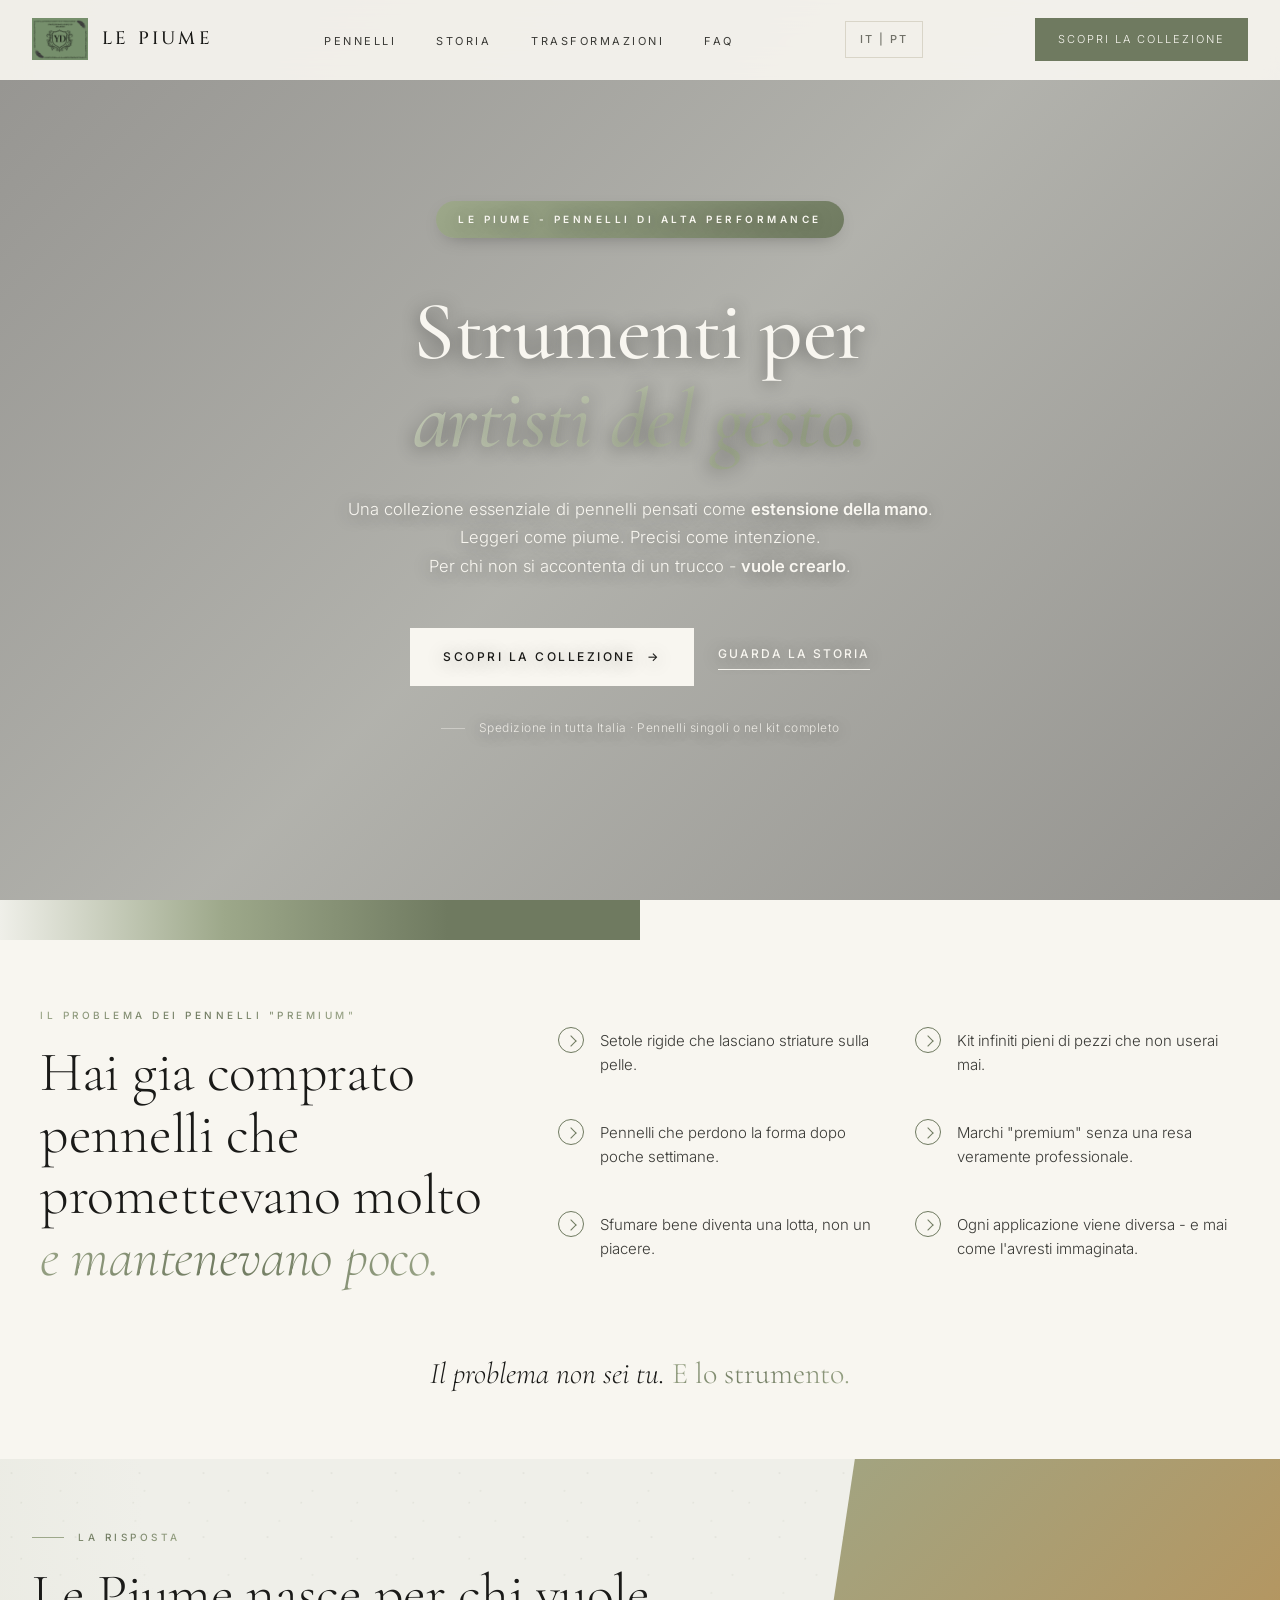
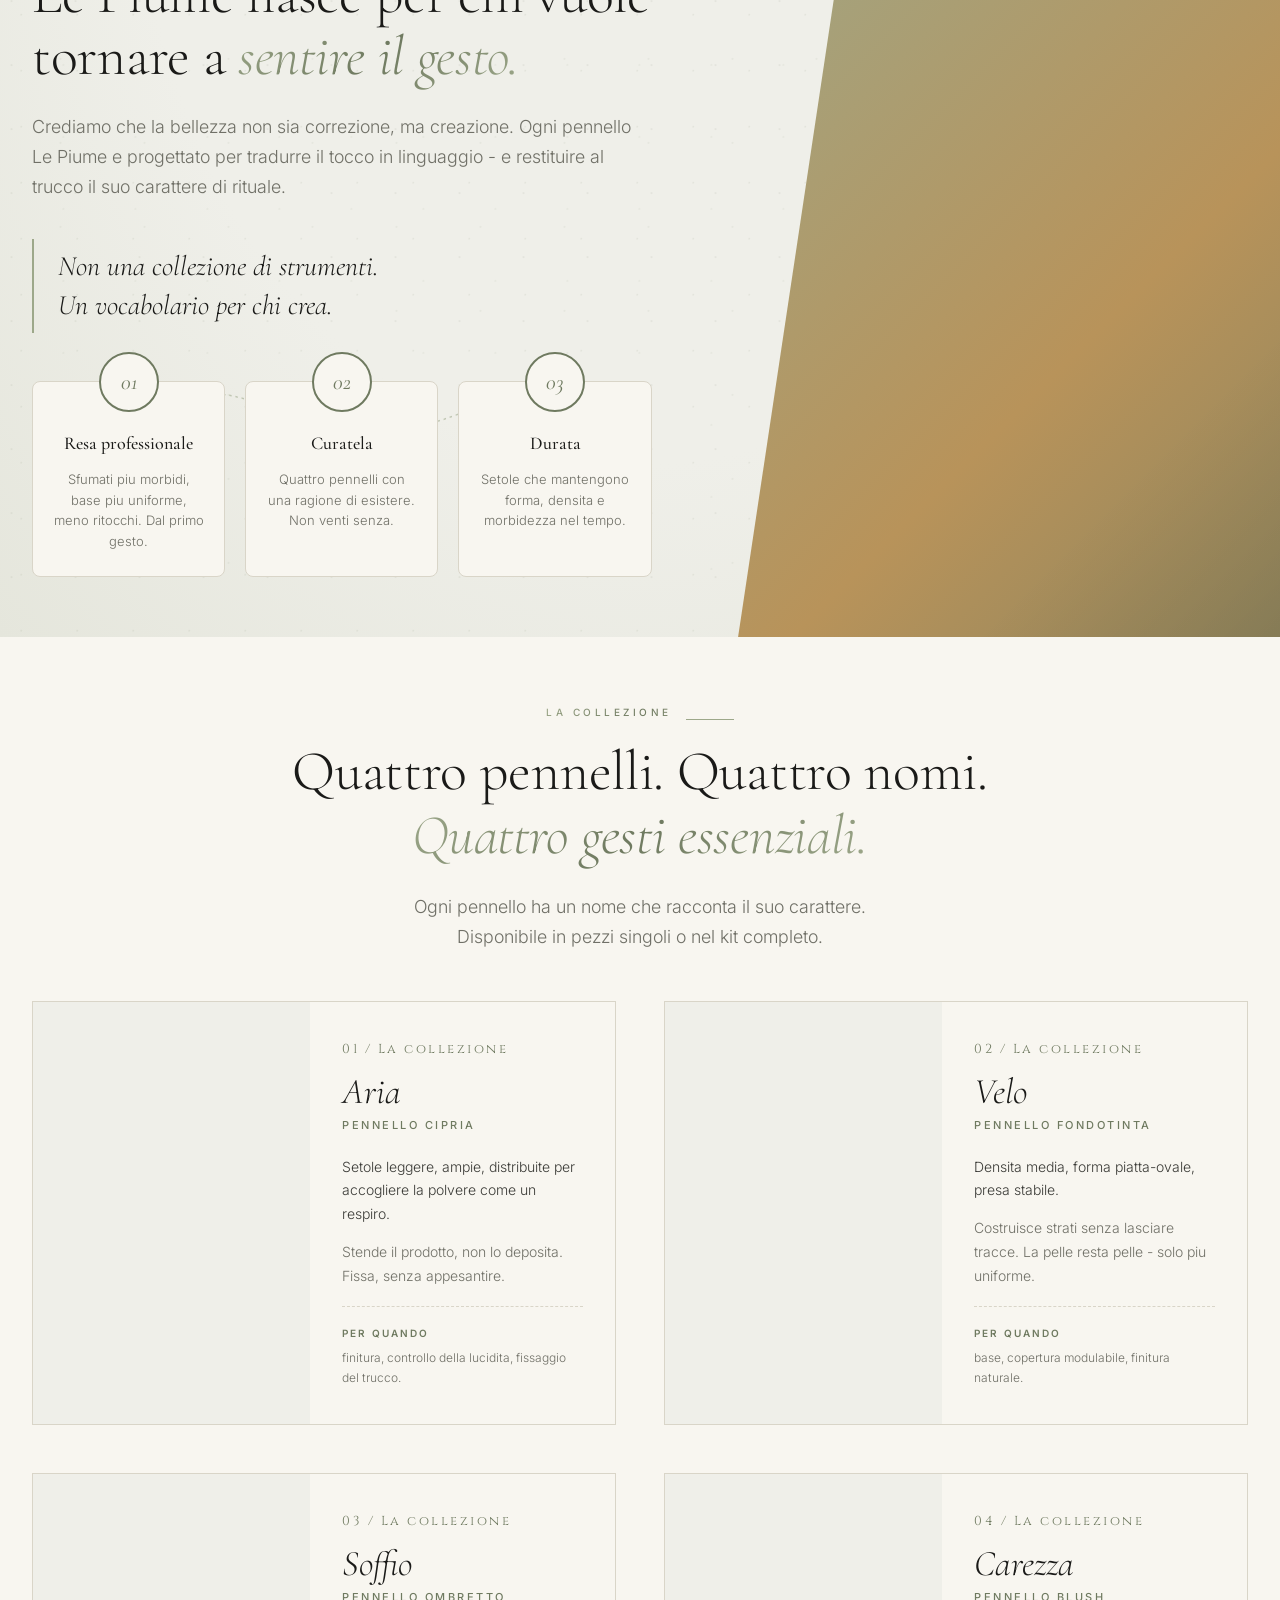
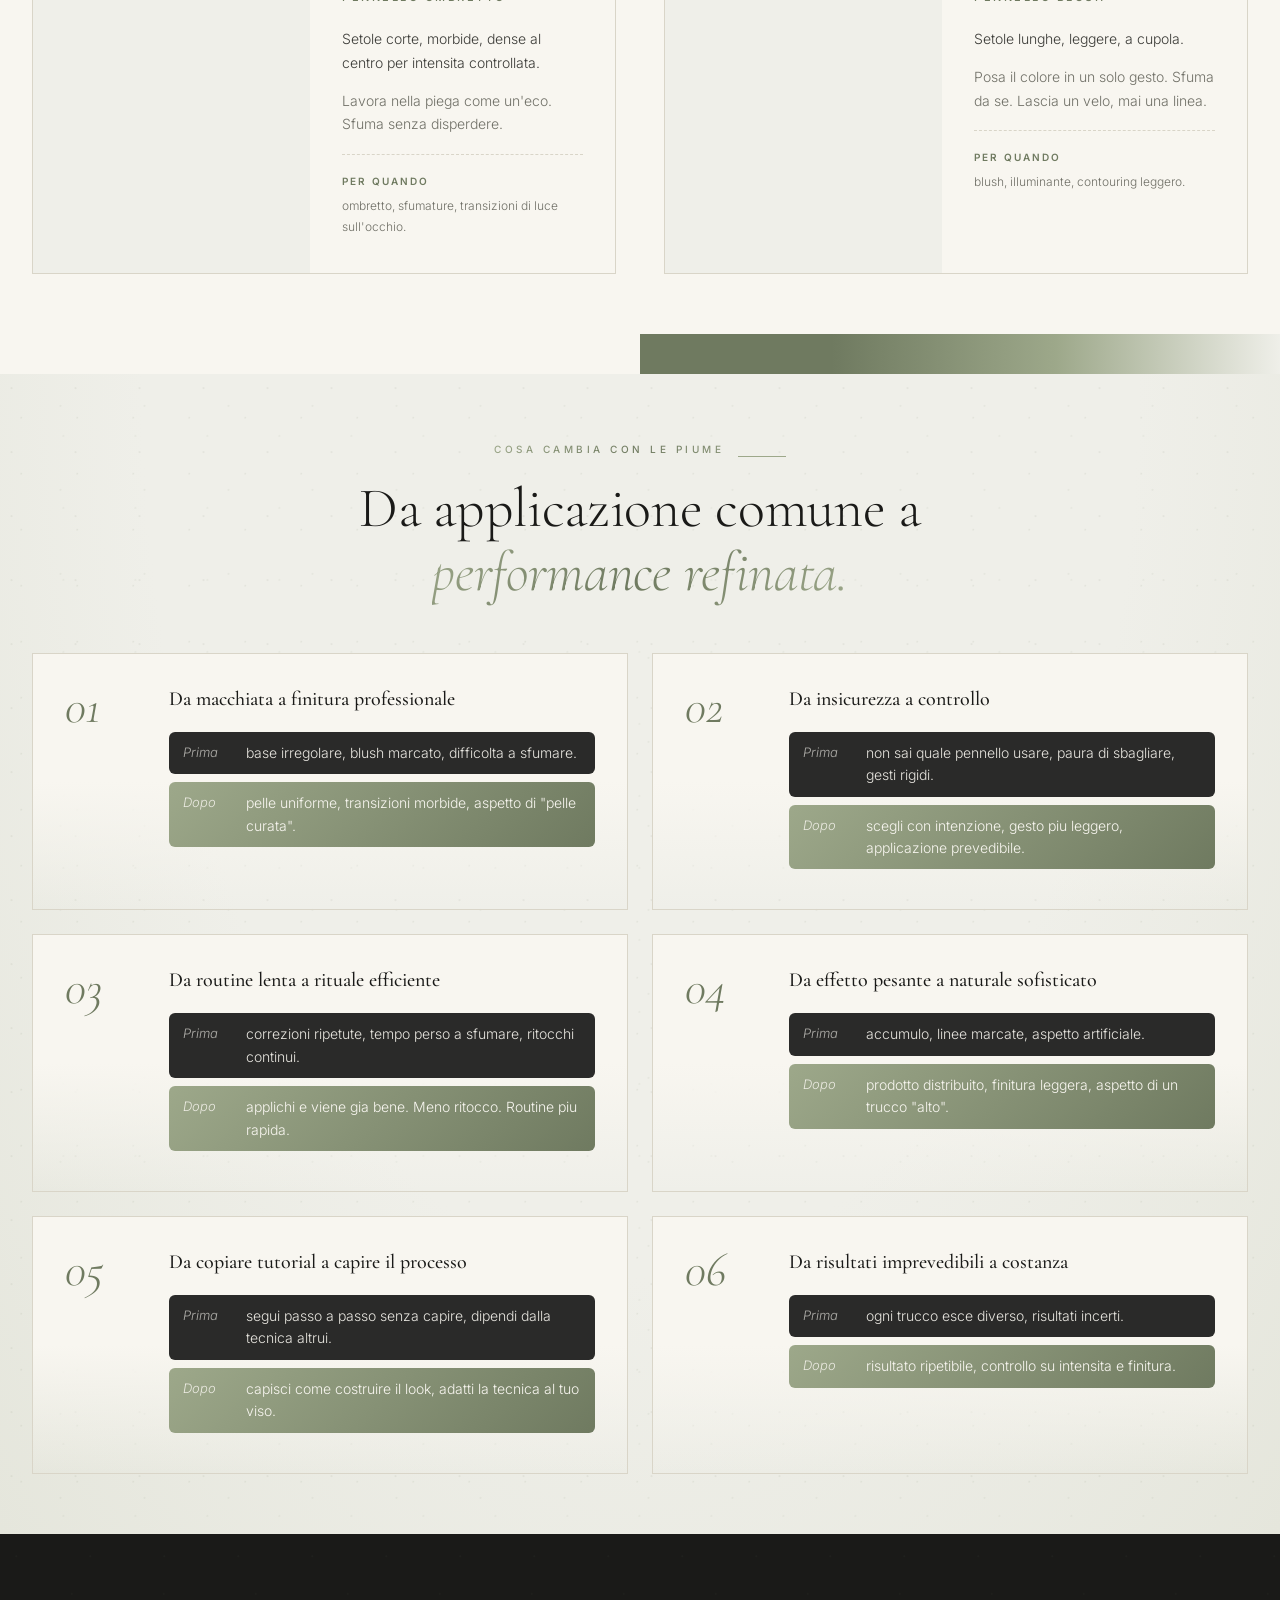
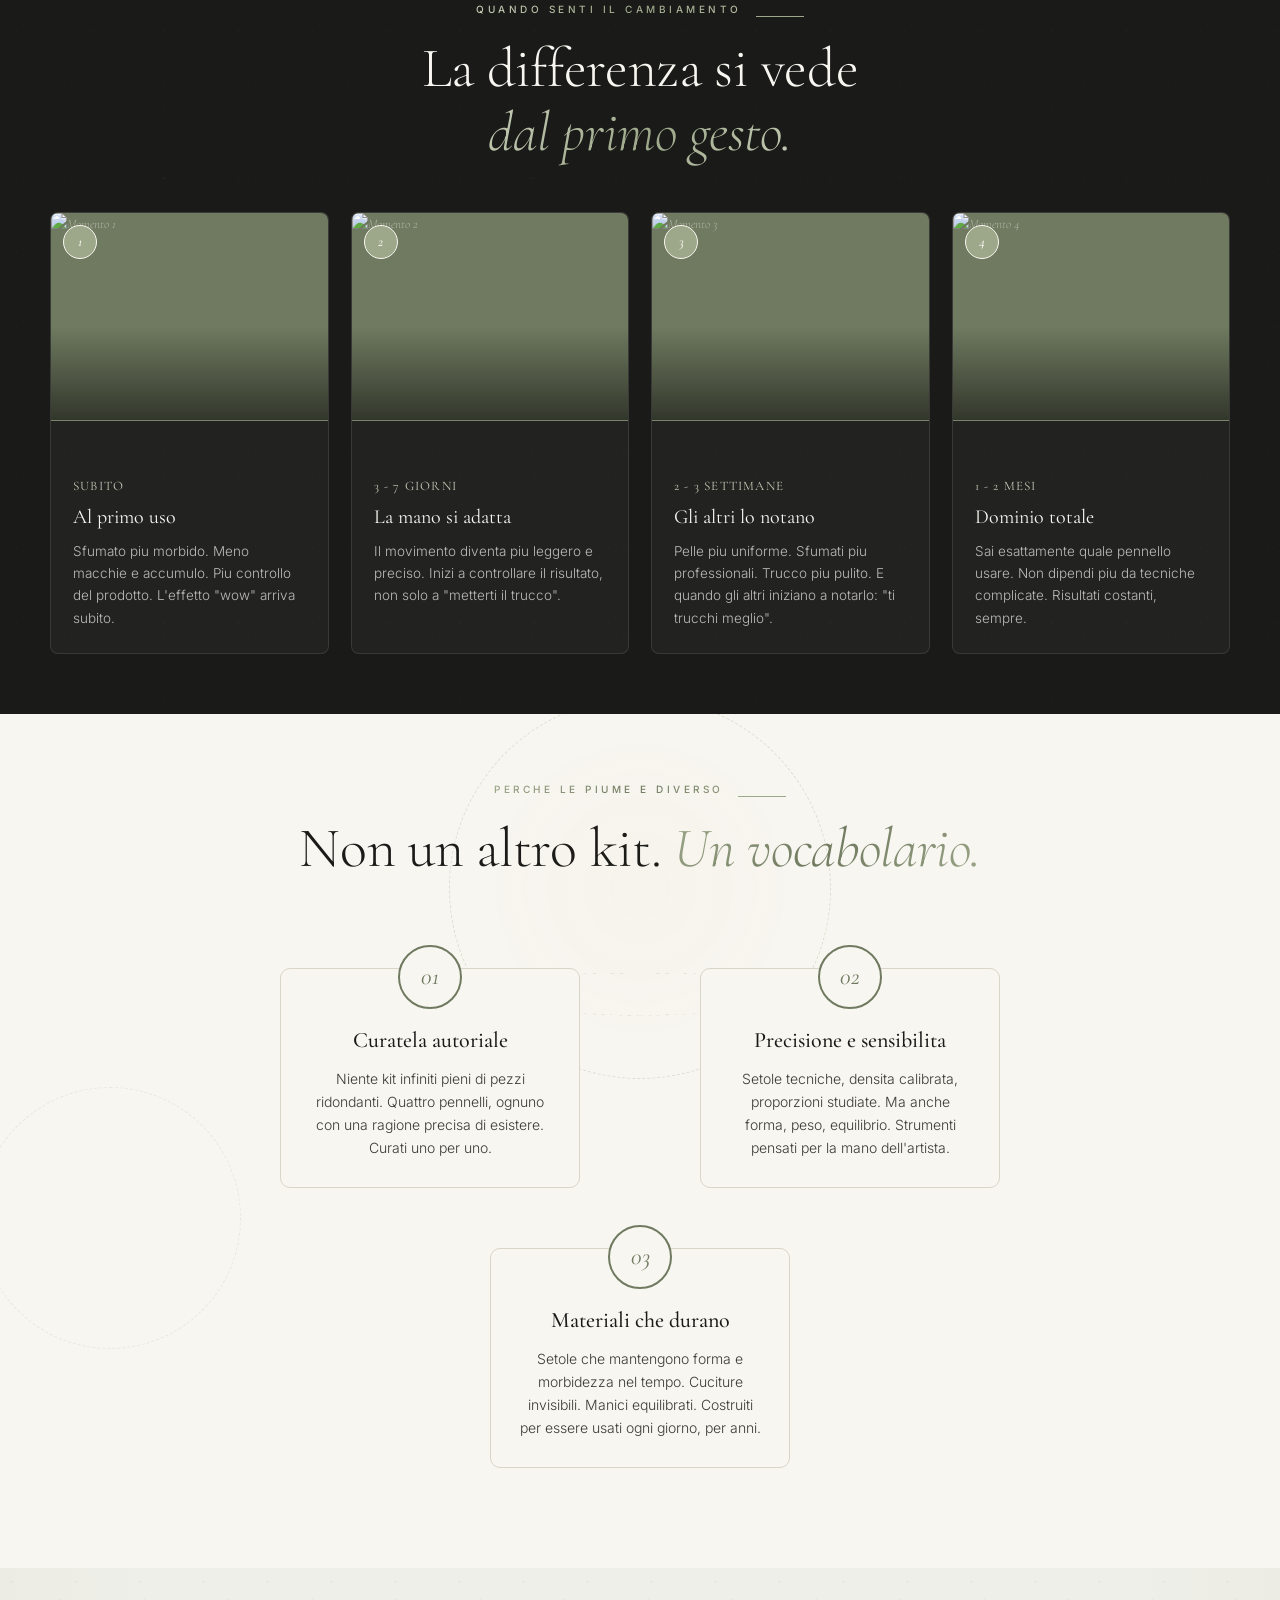
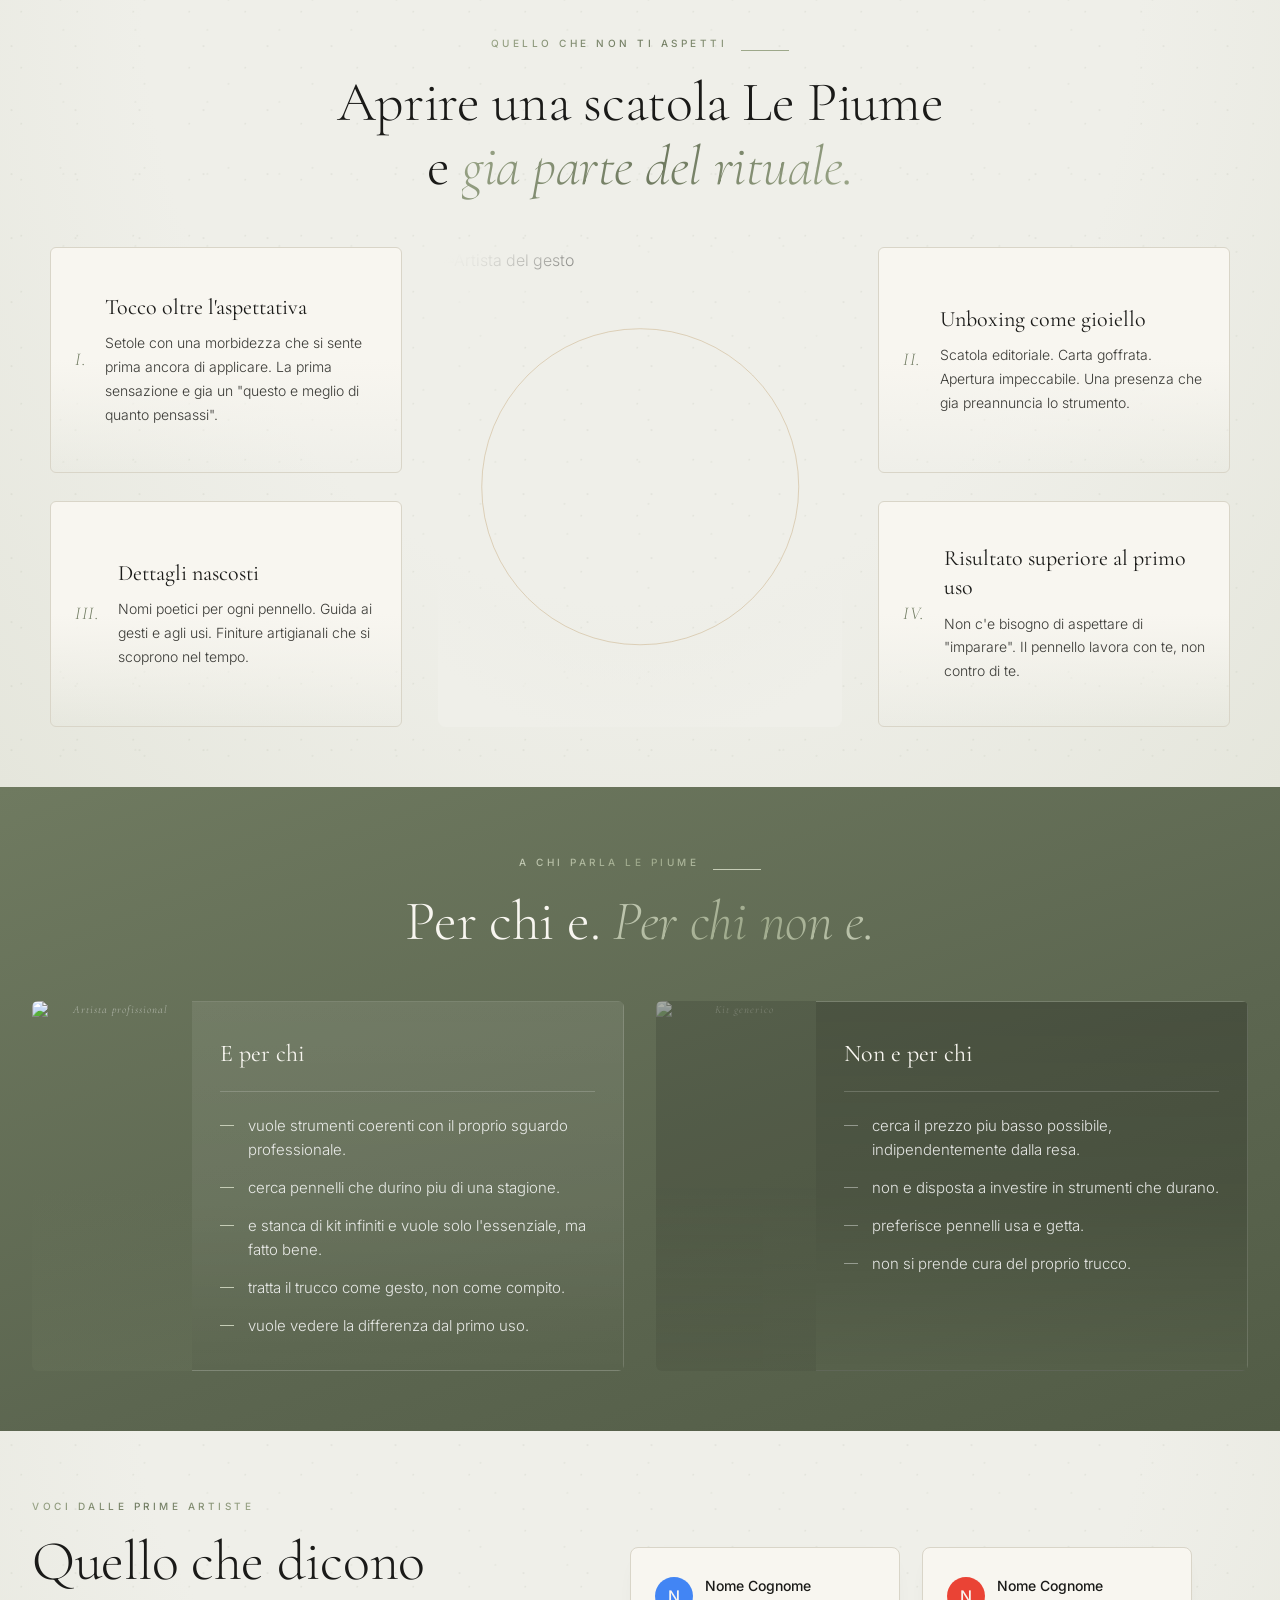
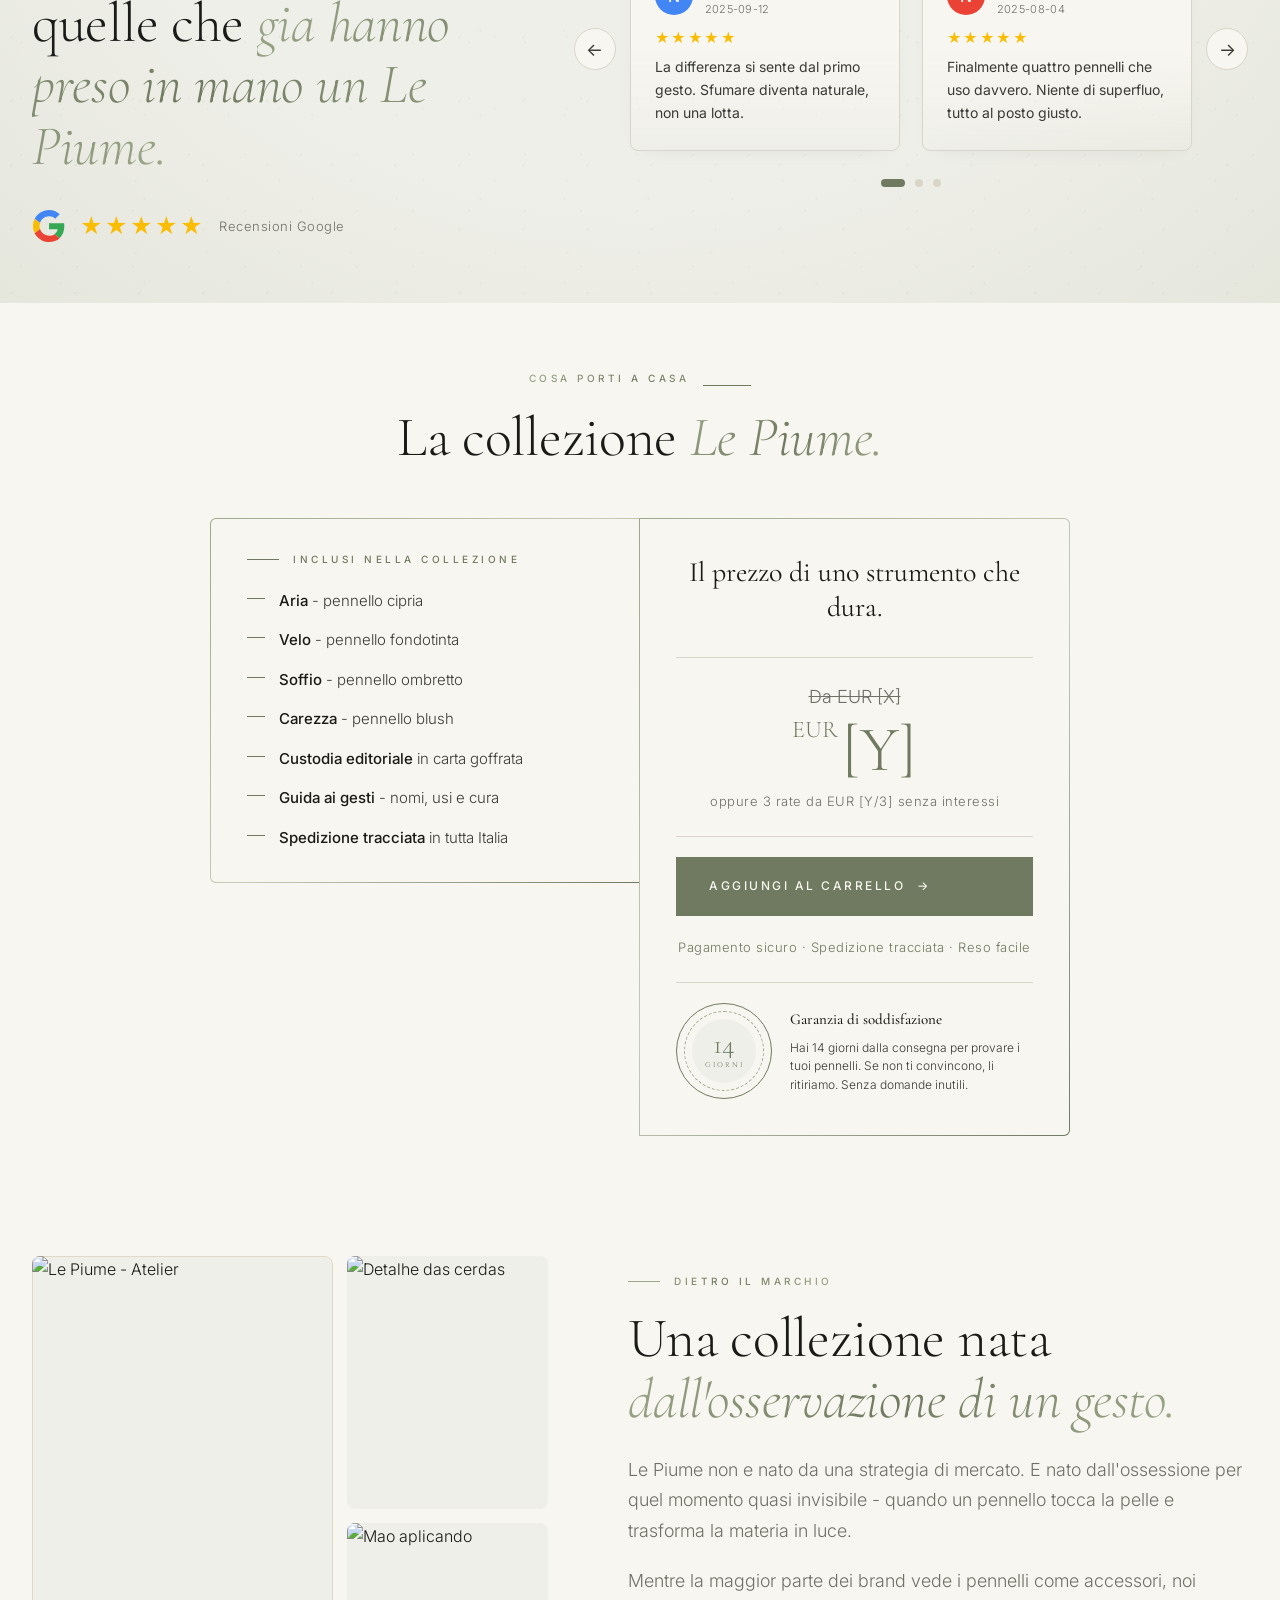
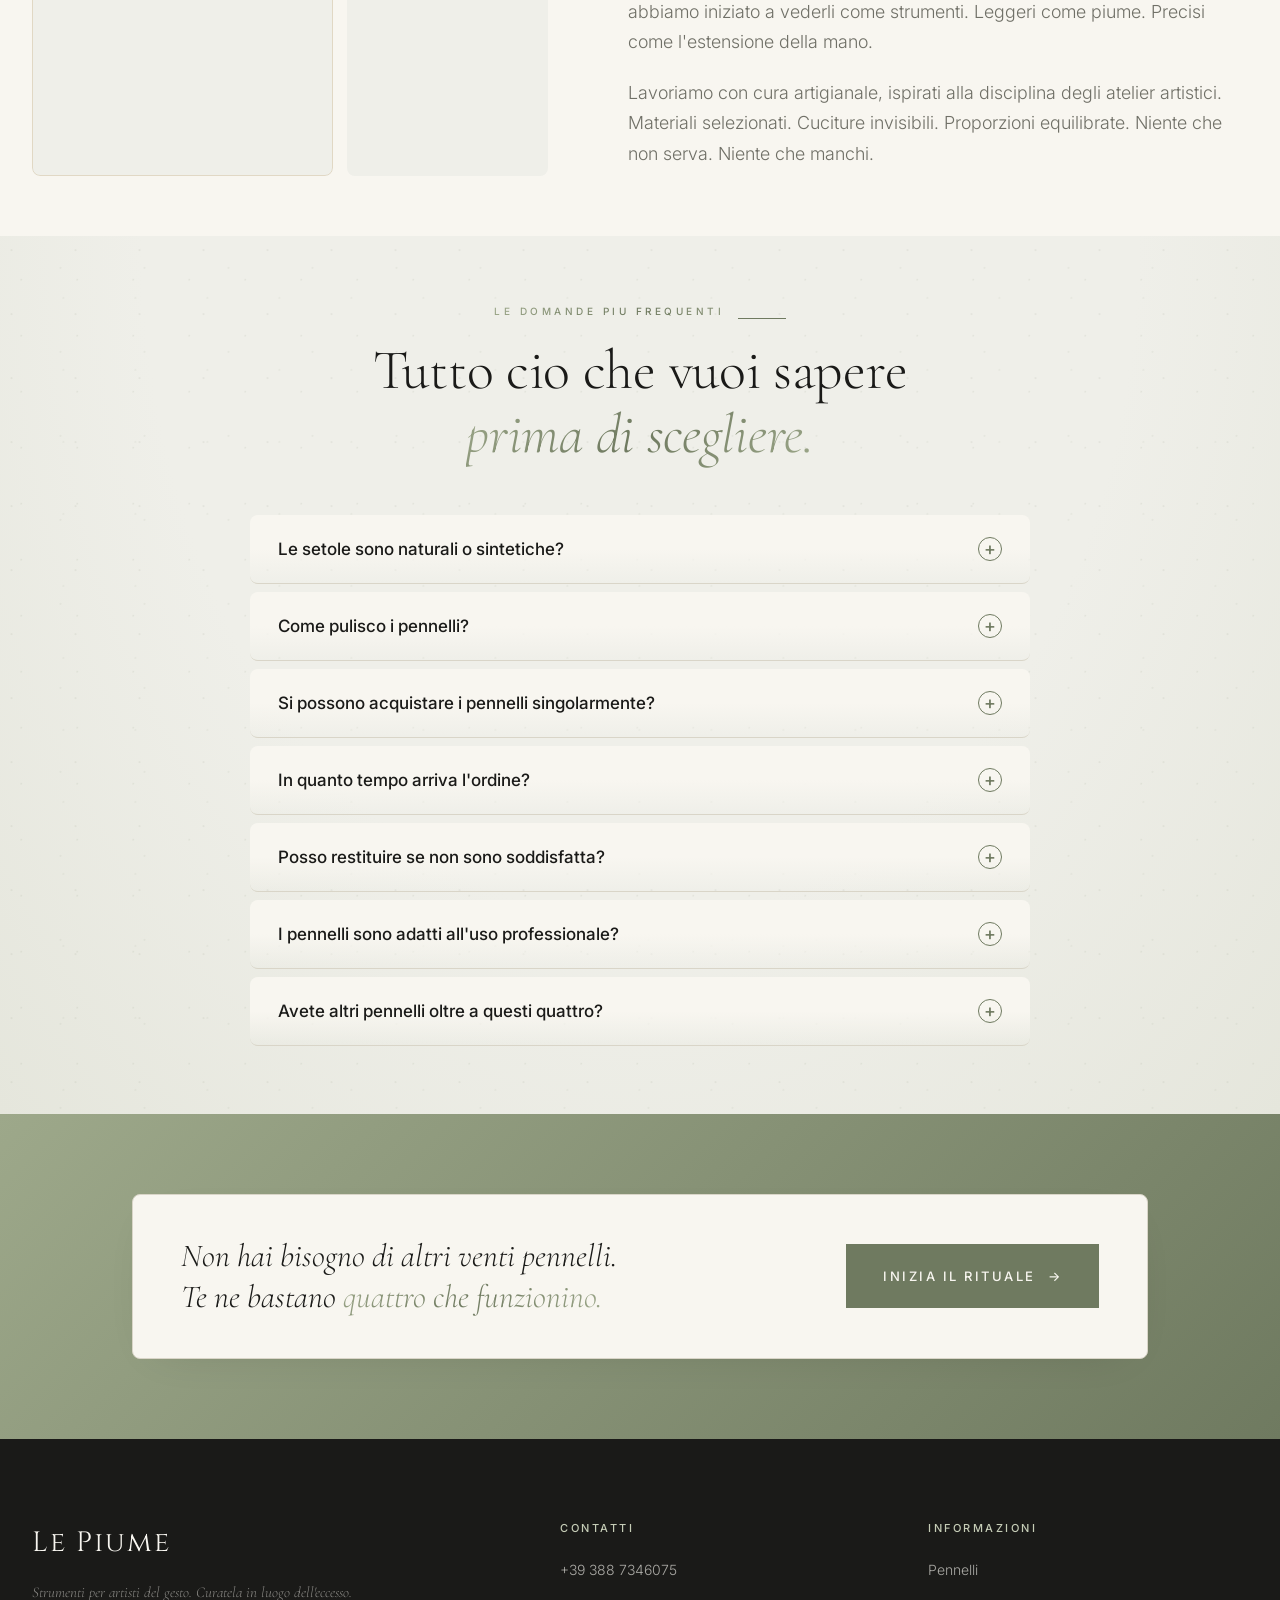
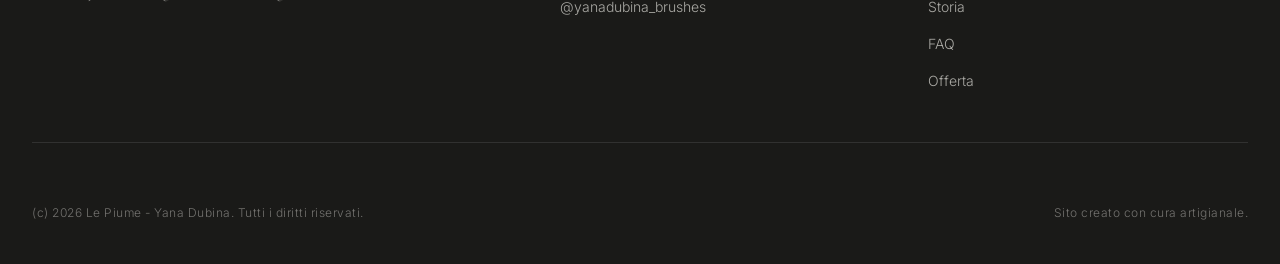
==== commit 9ac6ad68: "Hero sub: 3-line layout (max-width 720, smaller font, br after each sentence)" ====
--- a/index.html
+++ b/index.html
@@ -40,7 +40,7 @@
   <div class="hero__content">
     <span class="eyebrow fade-in">Le Piume - Pennelli di alta performance</span>
     <h1 class="h1 hero__title fade-in">Strumenti per<br><em>artisti del gesto.</em></h1>
-    <p class="hero__sub fade-in">Una collezione essenziale di pennelli pensati come <strong>estensione della mano</strong>. Leggeri come piume. Precisi come intenzione.<br>Per chi non si accontenta di un trucco - <strong style="white-space:nowrap">vuole crearlo</strong>.</p>
+    <p class="hero__sub fade-in">Una collezione essenziale di pennelli pensati come <strong>estensione della mano</strong>.<br>Leggeri come piume. Precisi come intenzione.<br>Per chi non si accontenta di un trucco - <strong style="white-space:nowrap">vuole crearlo</strong>.</p>
     <div class="hero__cta-row fade-in">
       <a href="#offerta" class="btn btn--ink">Scopri la collezione <span class="btn__arrow">&rarr;</span></a>
       <a href="#storia" class="link">Guarda la storia</a>
@@ -374,8 +374,8 @@
         <div class="dietro__bento">
           <div class="dietro__bento-main"><img src="assets/img/pennello-0082.jpg" alt="Le Piume - Atelier" loading="lazy"></div>
           <div class="dietro__bento-stack">
-            <div class="dietro__bento-cell"><img src="https://images.unsplash.com/photo-1596462502278-27bfdc403348?w=600&q=80&auto=format" alt="Detalhe das cerdas" loading="lazy"></div>
-            <div class="dietro__bento-cell"><img src="https://images.unsplash.com/photo-1522337660859-02fbefca4702?w=600&q=80&auto=format" alt="Mao aplicando" loading="lazy"></div>
+            <div class="dietro__bento-cell"><img src="assets/img/pennello-0055.jpg" alt="Detalhe das cerdas" loading="lazy"></div>
+            <div class="dietro__bento-cell"><img src="assets/img/pennello-0066.jpg" alt="Mao aplicando" loading="lazy"></div>
           </div>
         </div>
       </div>
--- a/style.css
+++ b/style.css
@@ -52,7 +52,7 @@
 .section__head .lead{margin:24px auto 0}
 .hero{min-height:100vh;display:flex;align-items:center;justify-content:center;padding:140px var(--gut) 100px;max-width:none;margin:0;position:relative;text-align:center}
 .hero__title{margin:32px 0}
-.hero__sub{font-size:clamp(16px,1.4vw,19px);color:var(--ink-soft);line-height:1.7;max-width:560px;margin:0 auto 48px;text-align:center}
+.hero__sub{font-size:clamp(15px,1.3vw,17px);color:var(--ink-soft);line-height:1.7;max-width:720px;margin:0 auto 48px;text-align:center}
 .hero__cta-row{display:flex;gap:24px;align-items:center;flex-wrap:wrap}
 .hero__visual{position:relative;aspect-ratio:1;display:flex;align-items:center;justify-content:center}
 .hero__visual::before{content:"";position:absolute;inset:0;background:var(--sage-paper);border-radius:8px}
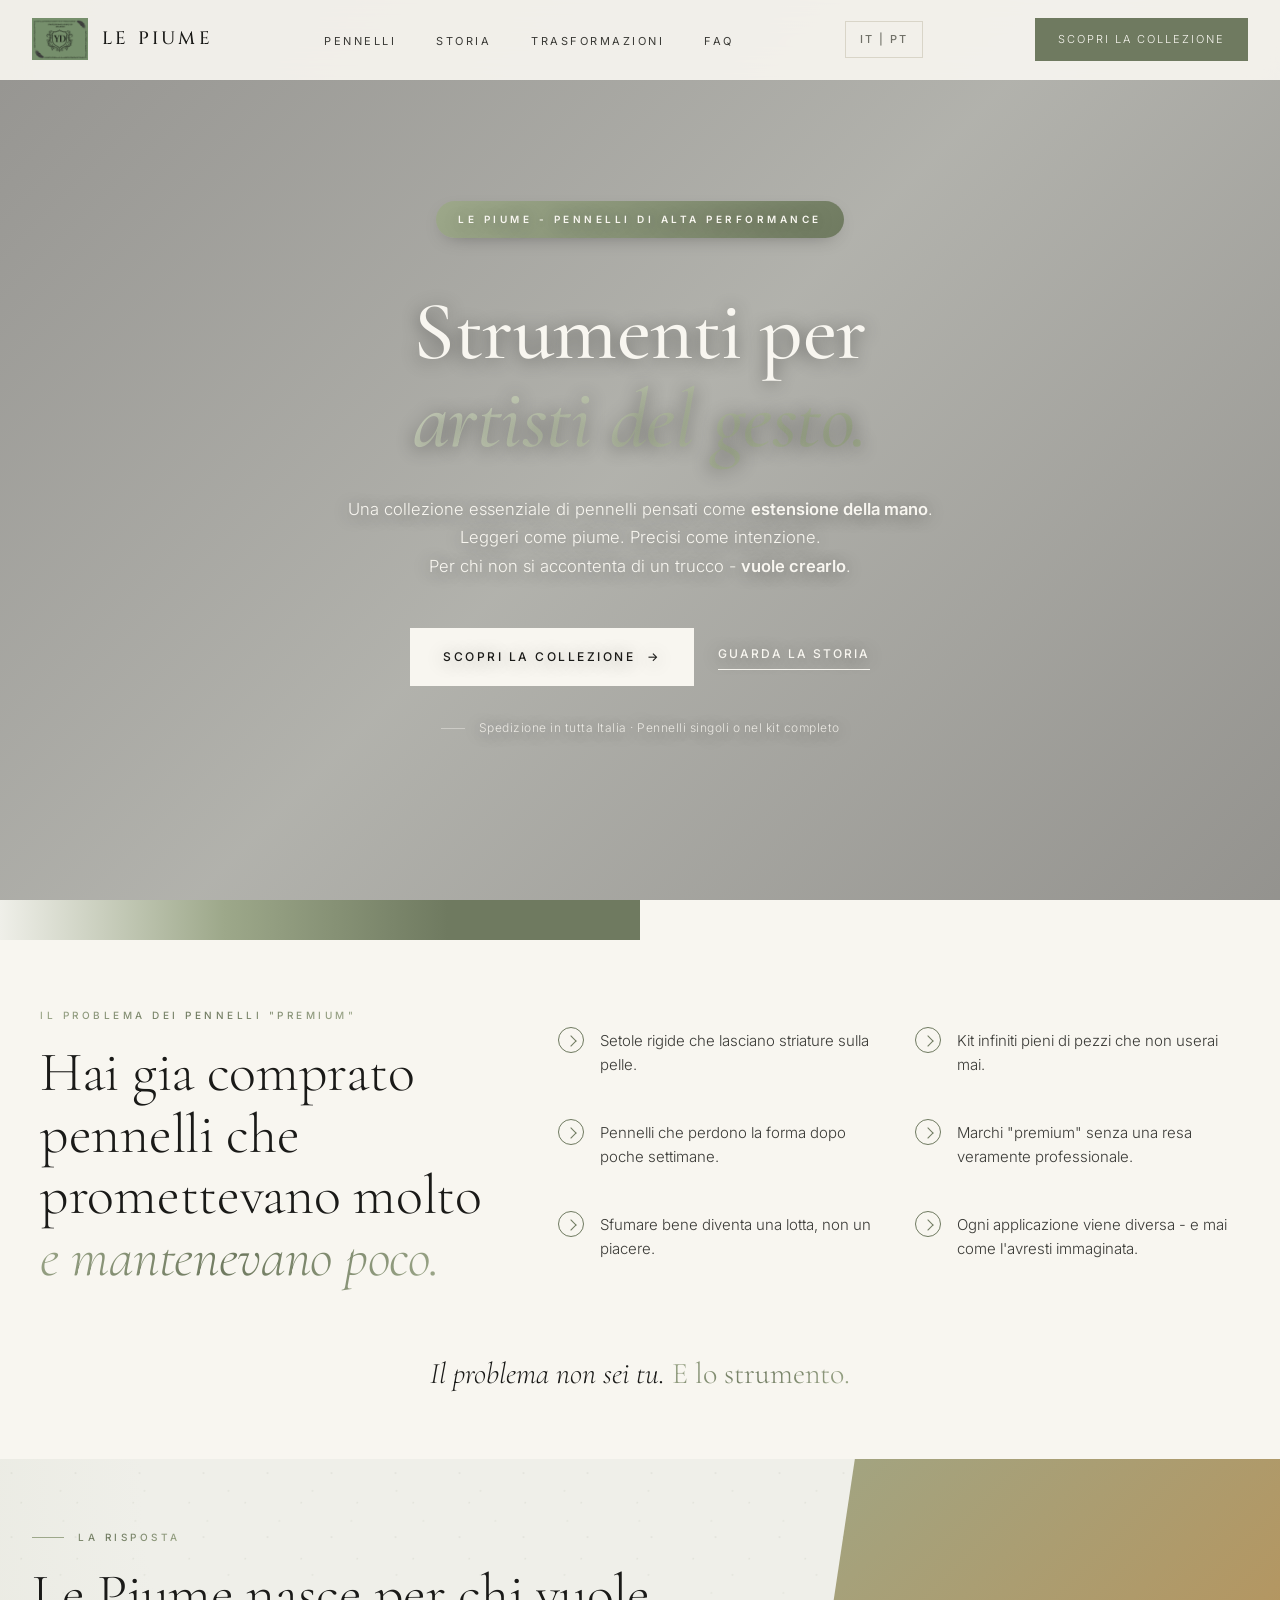
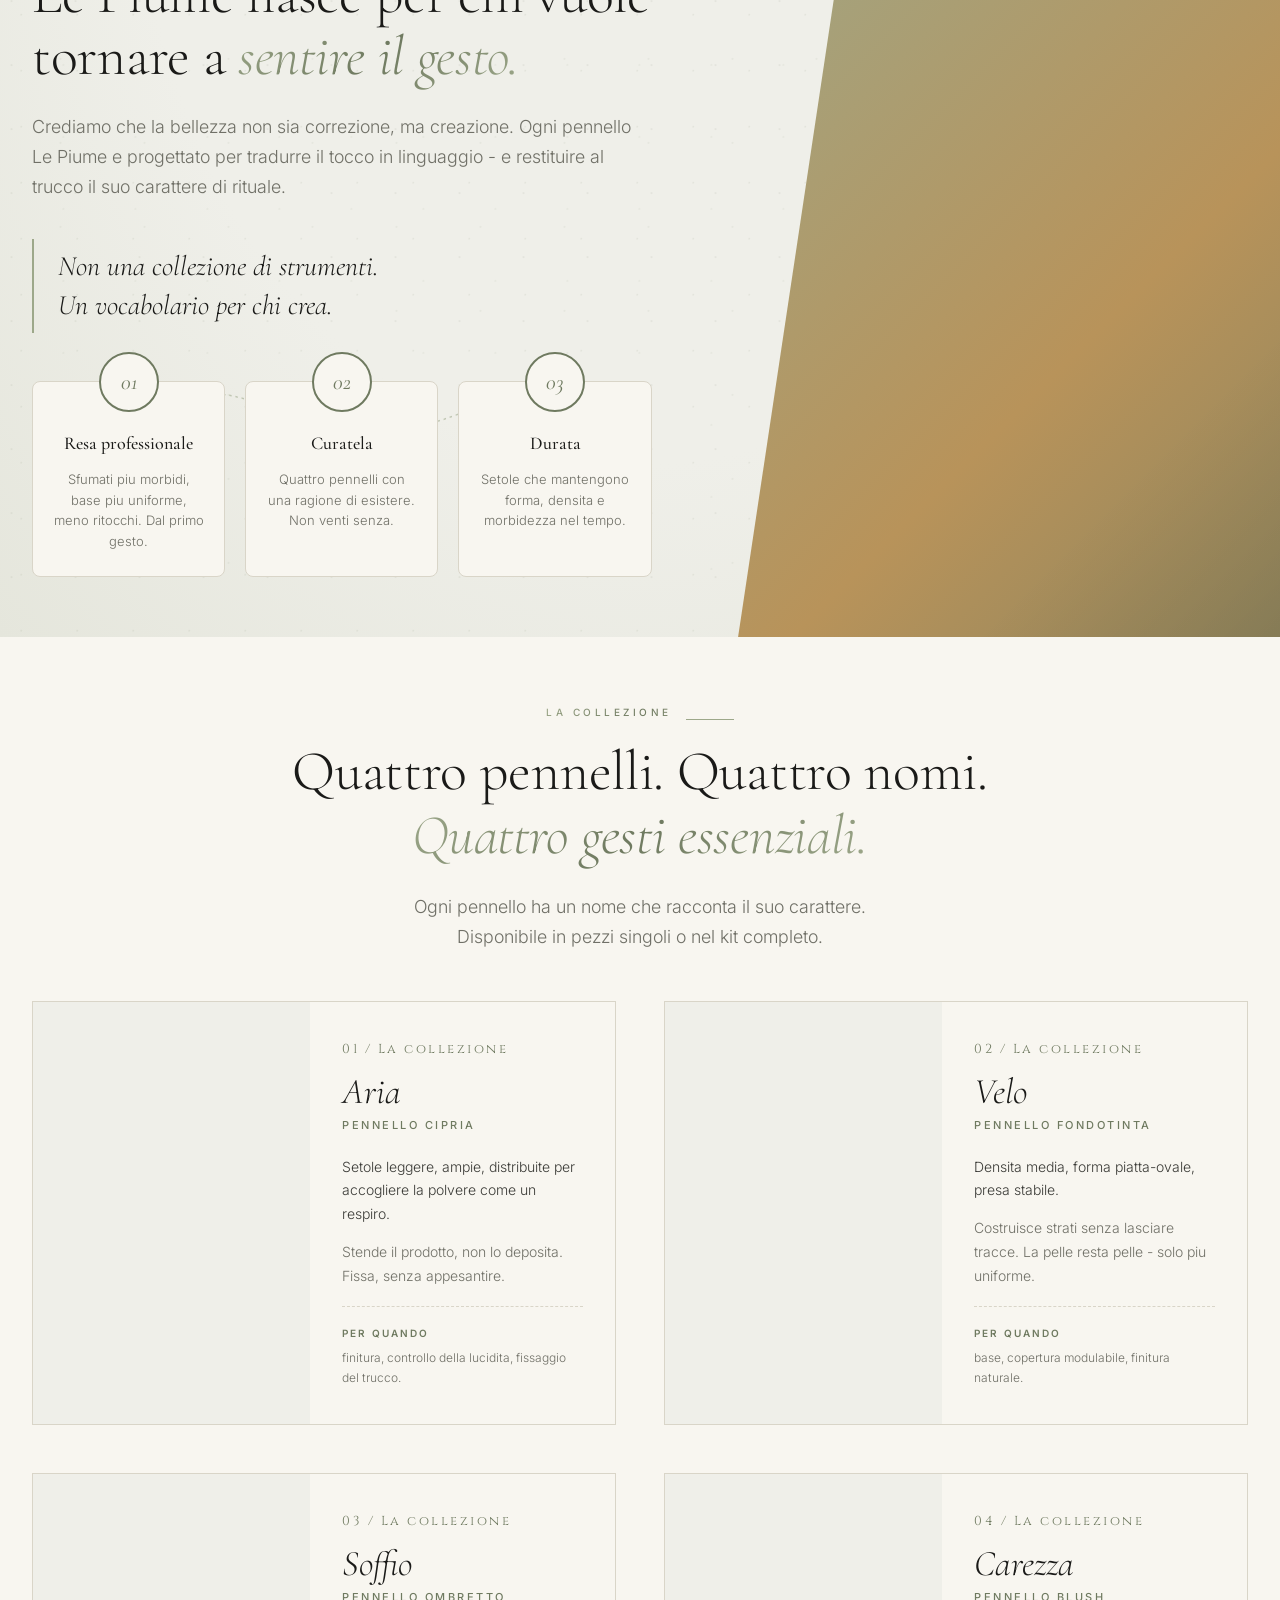
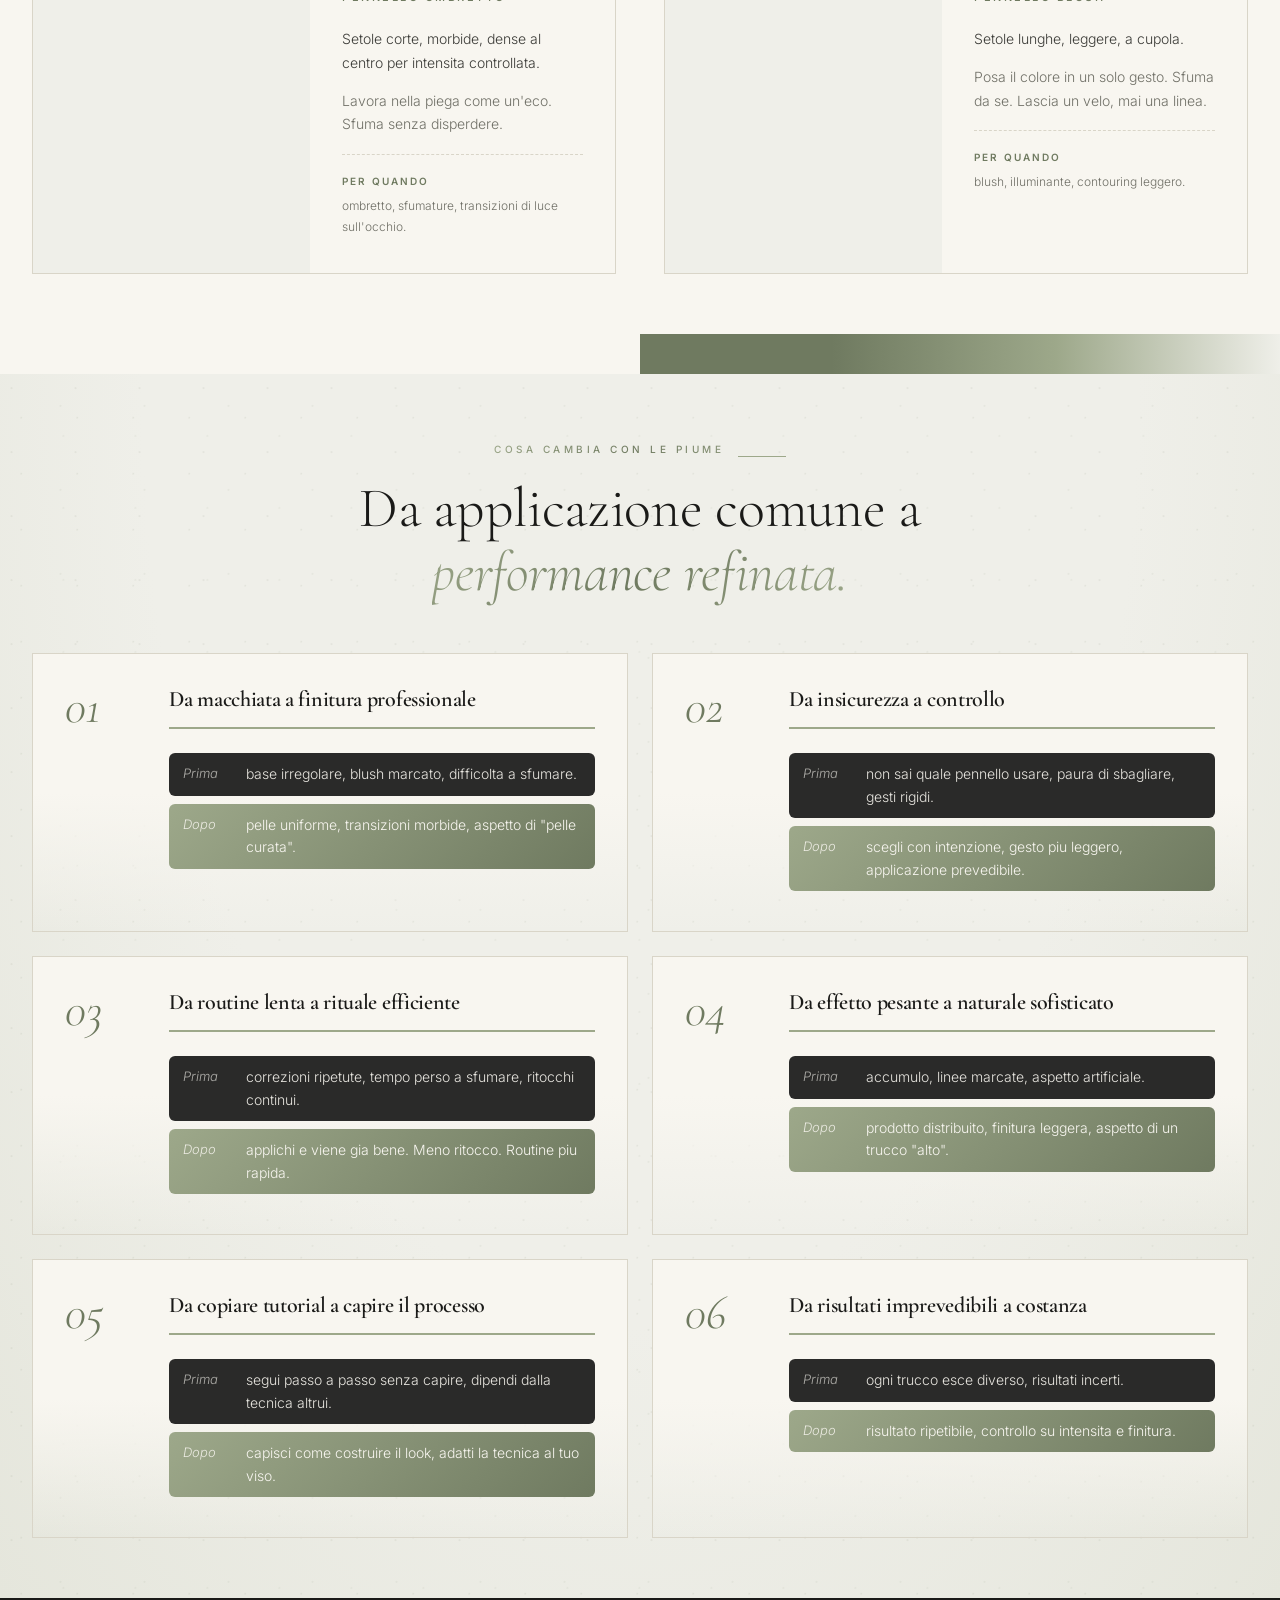
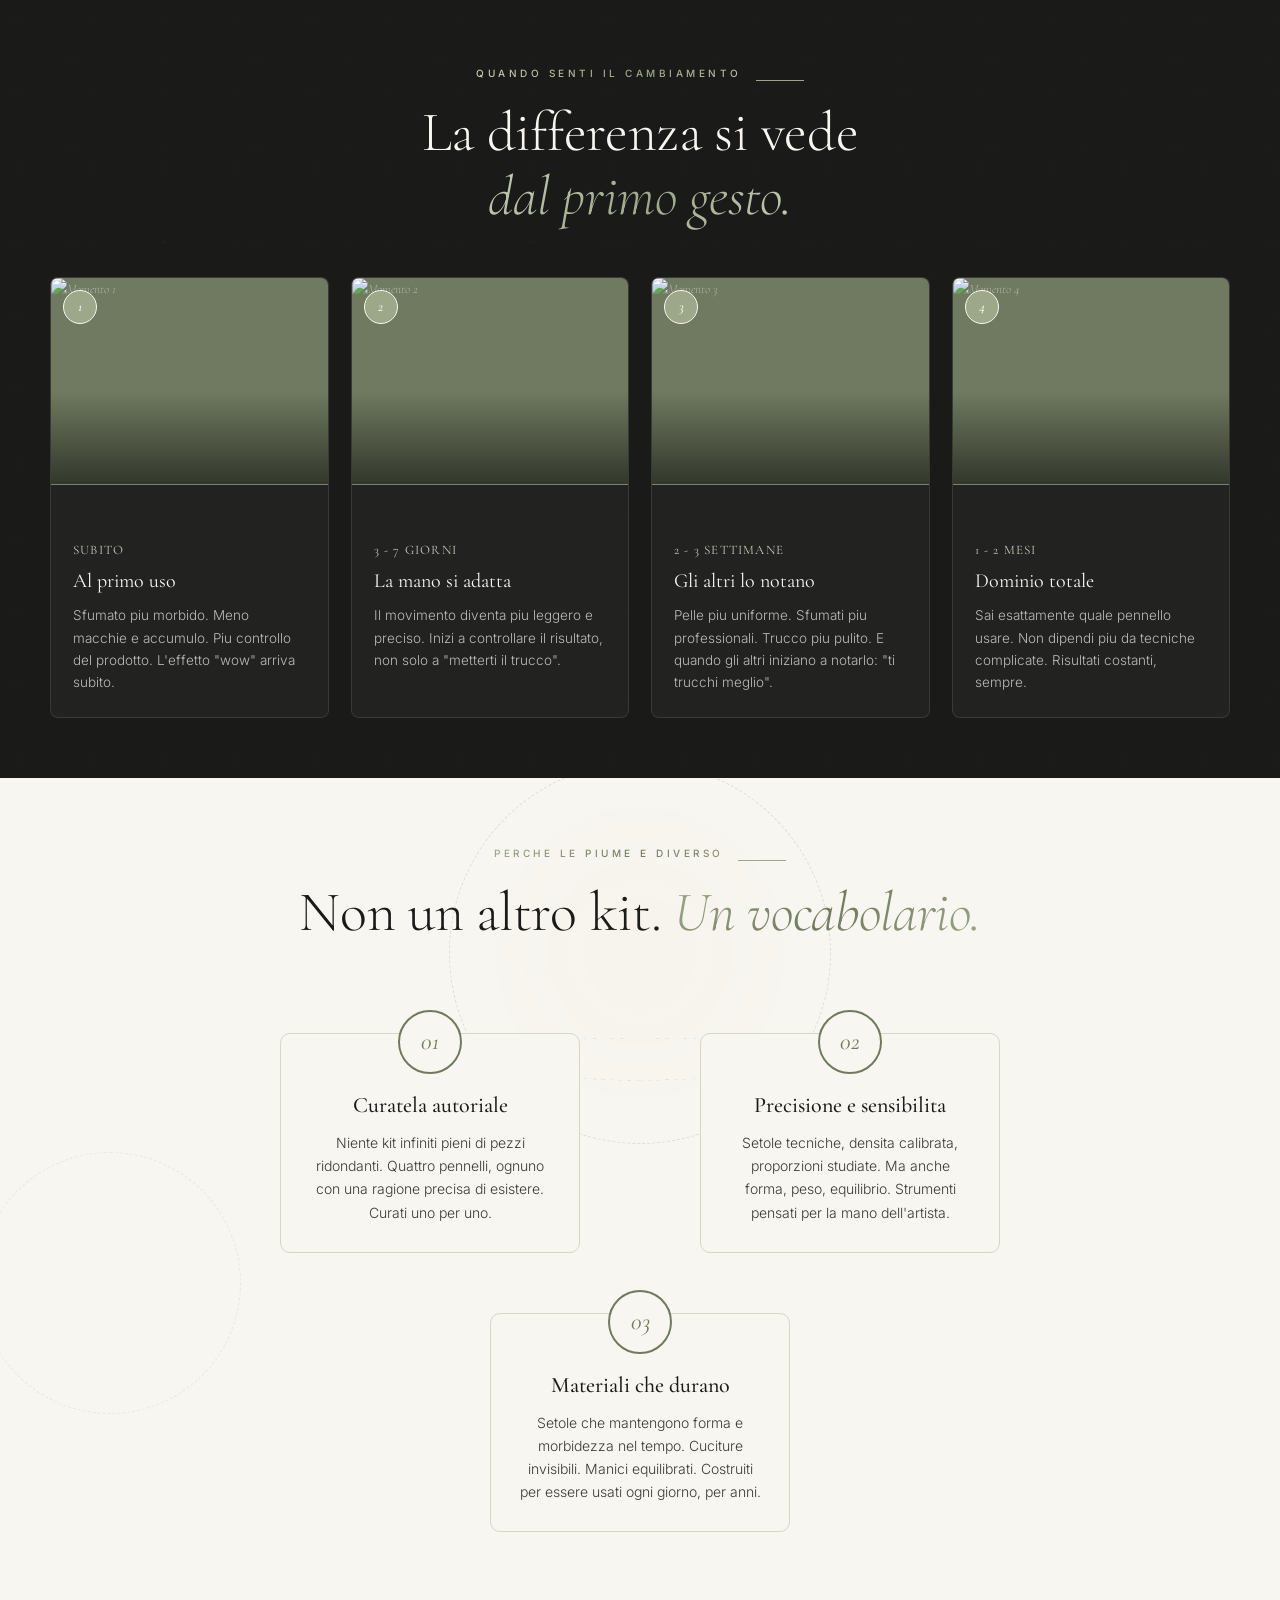
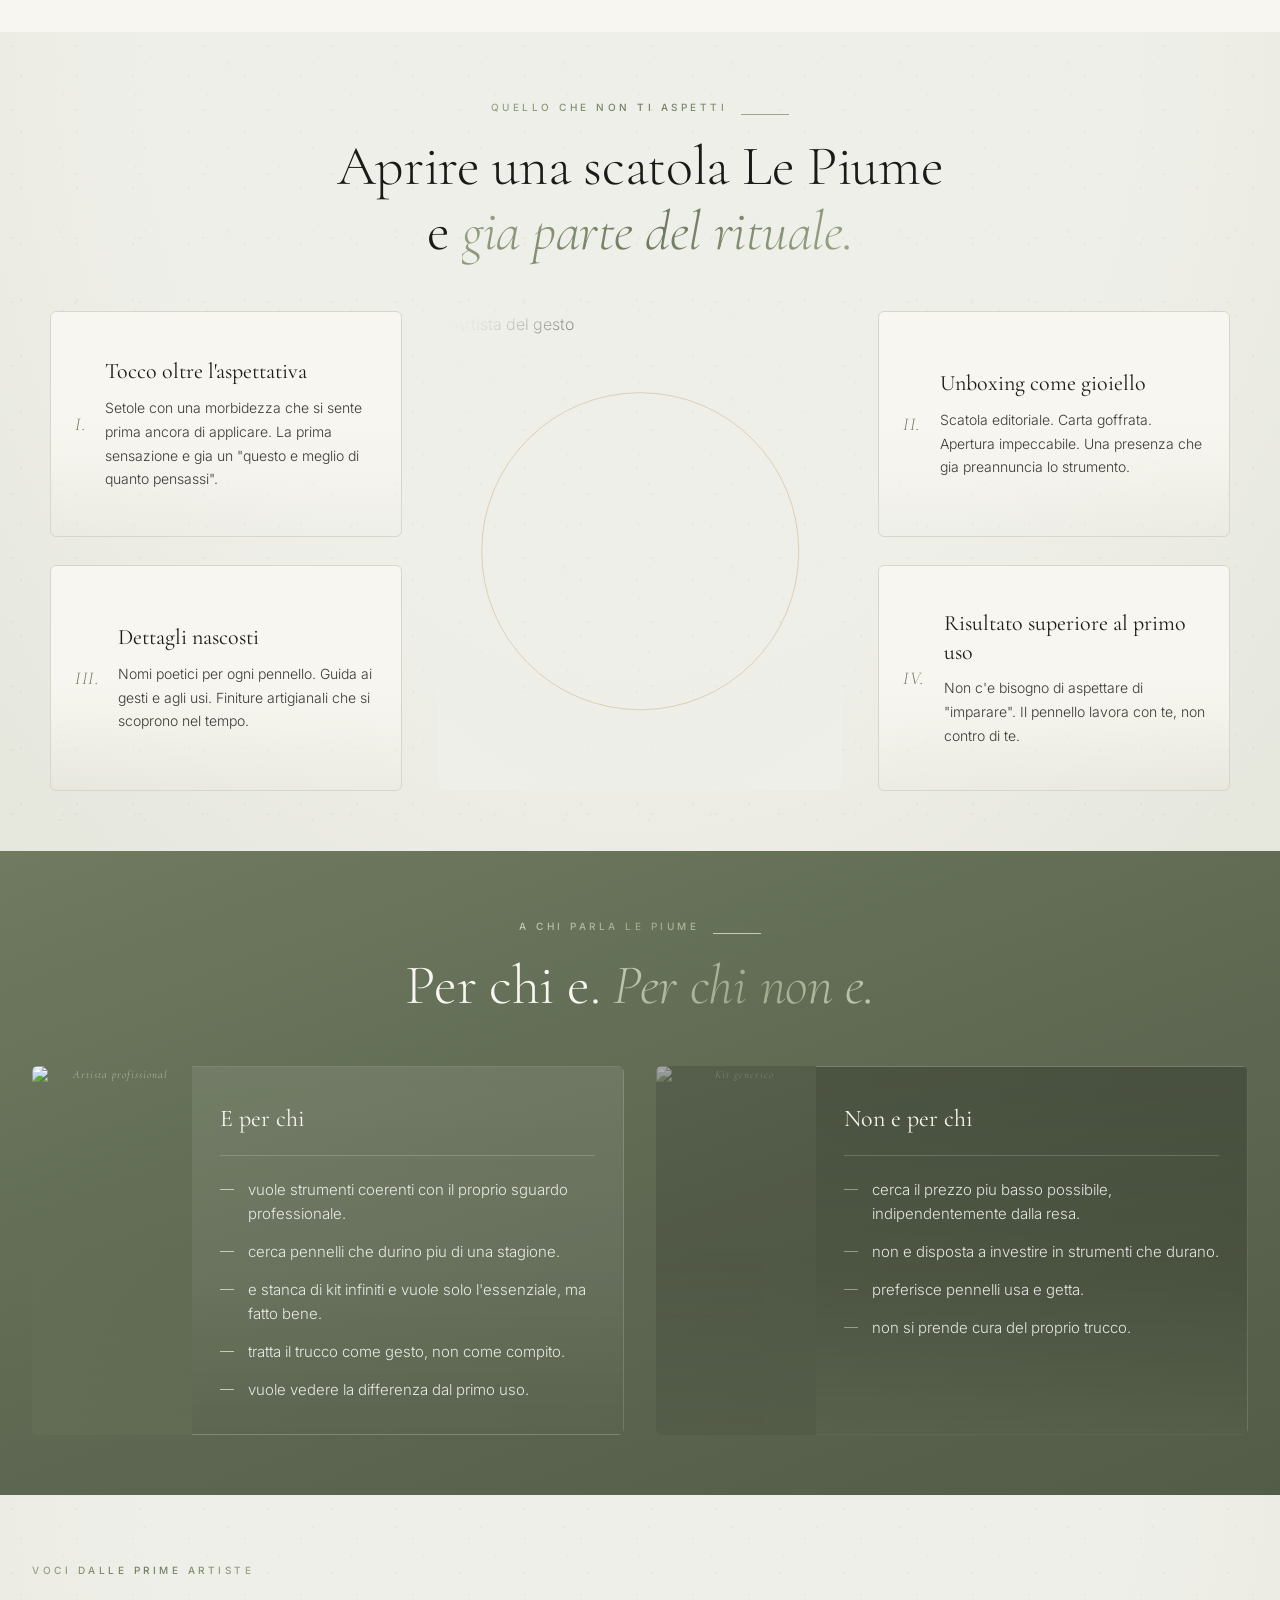
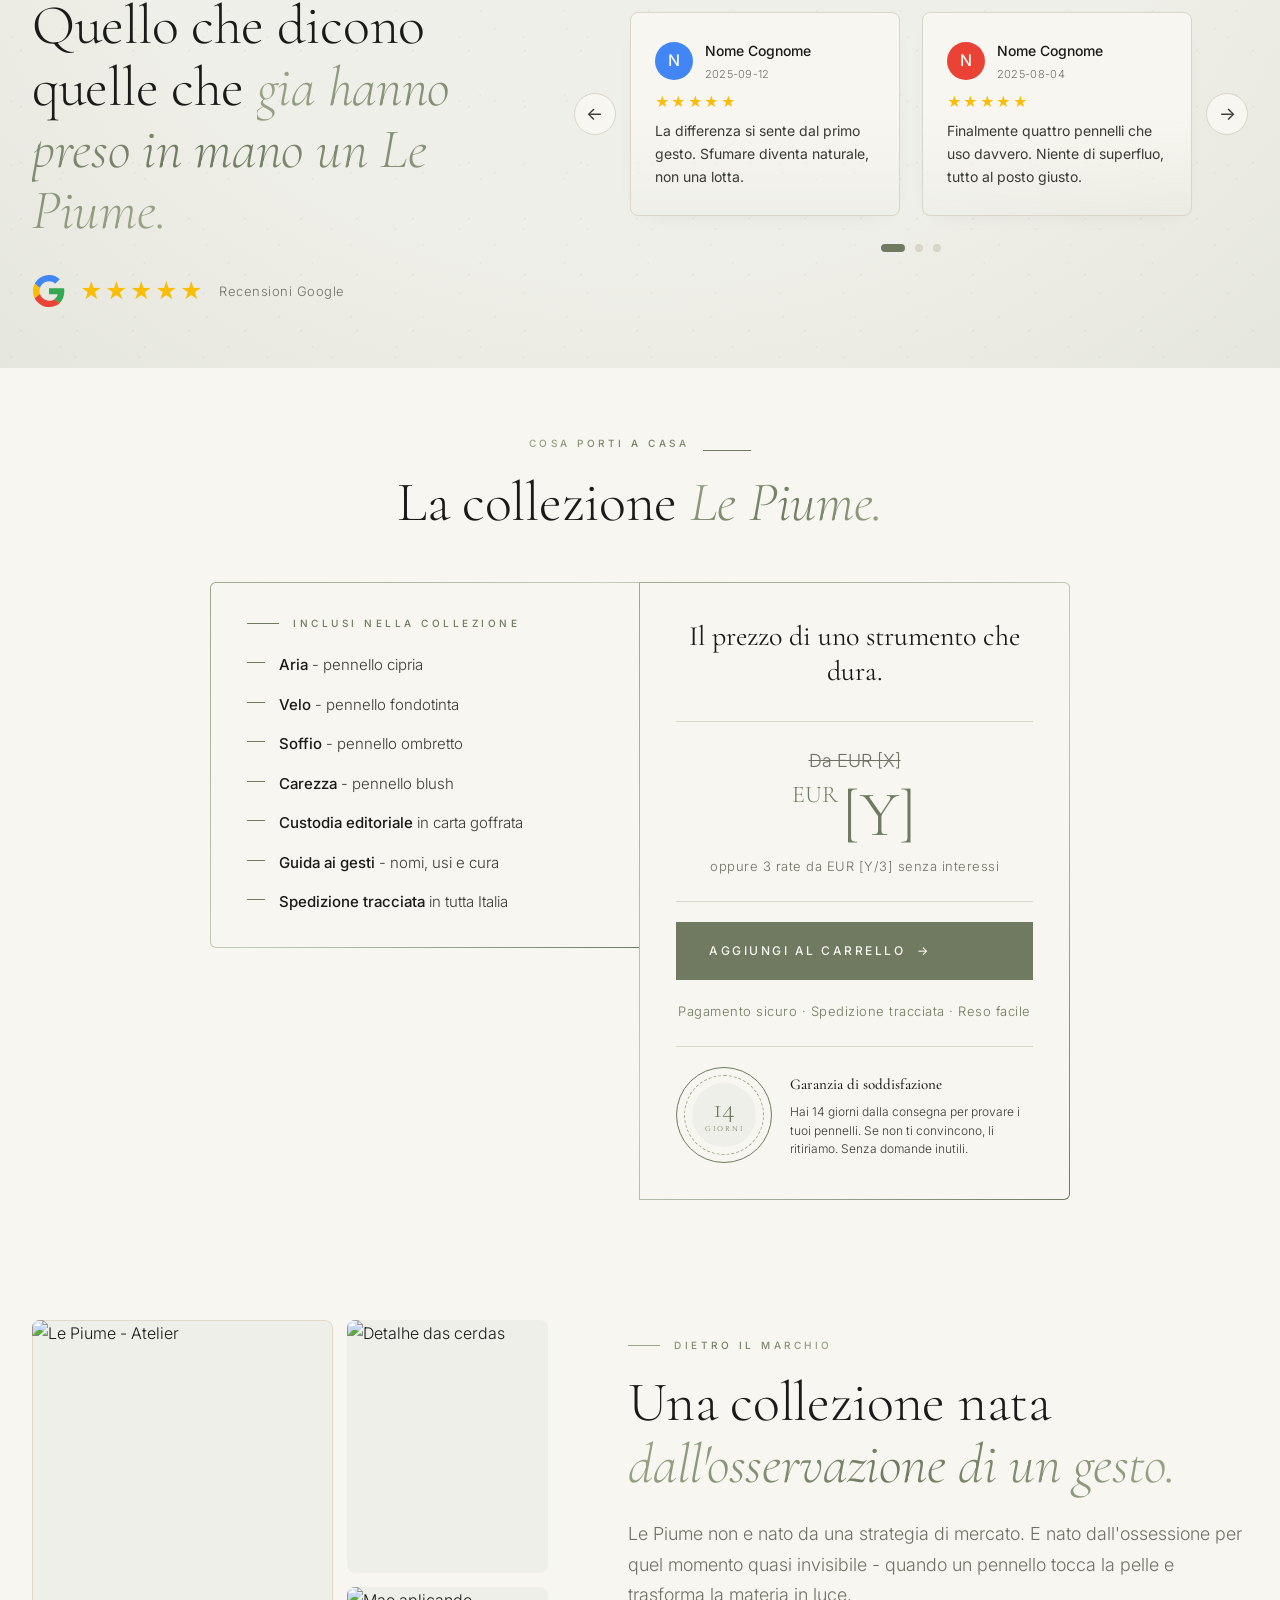
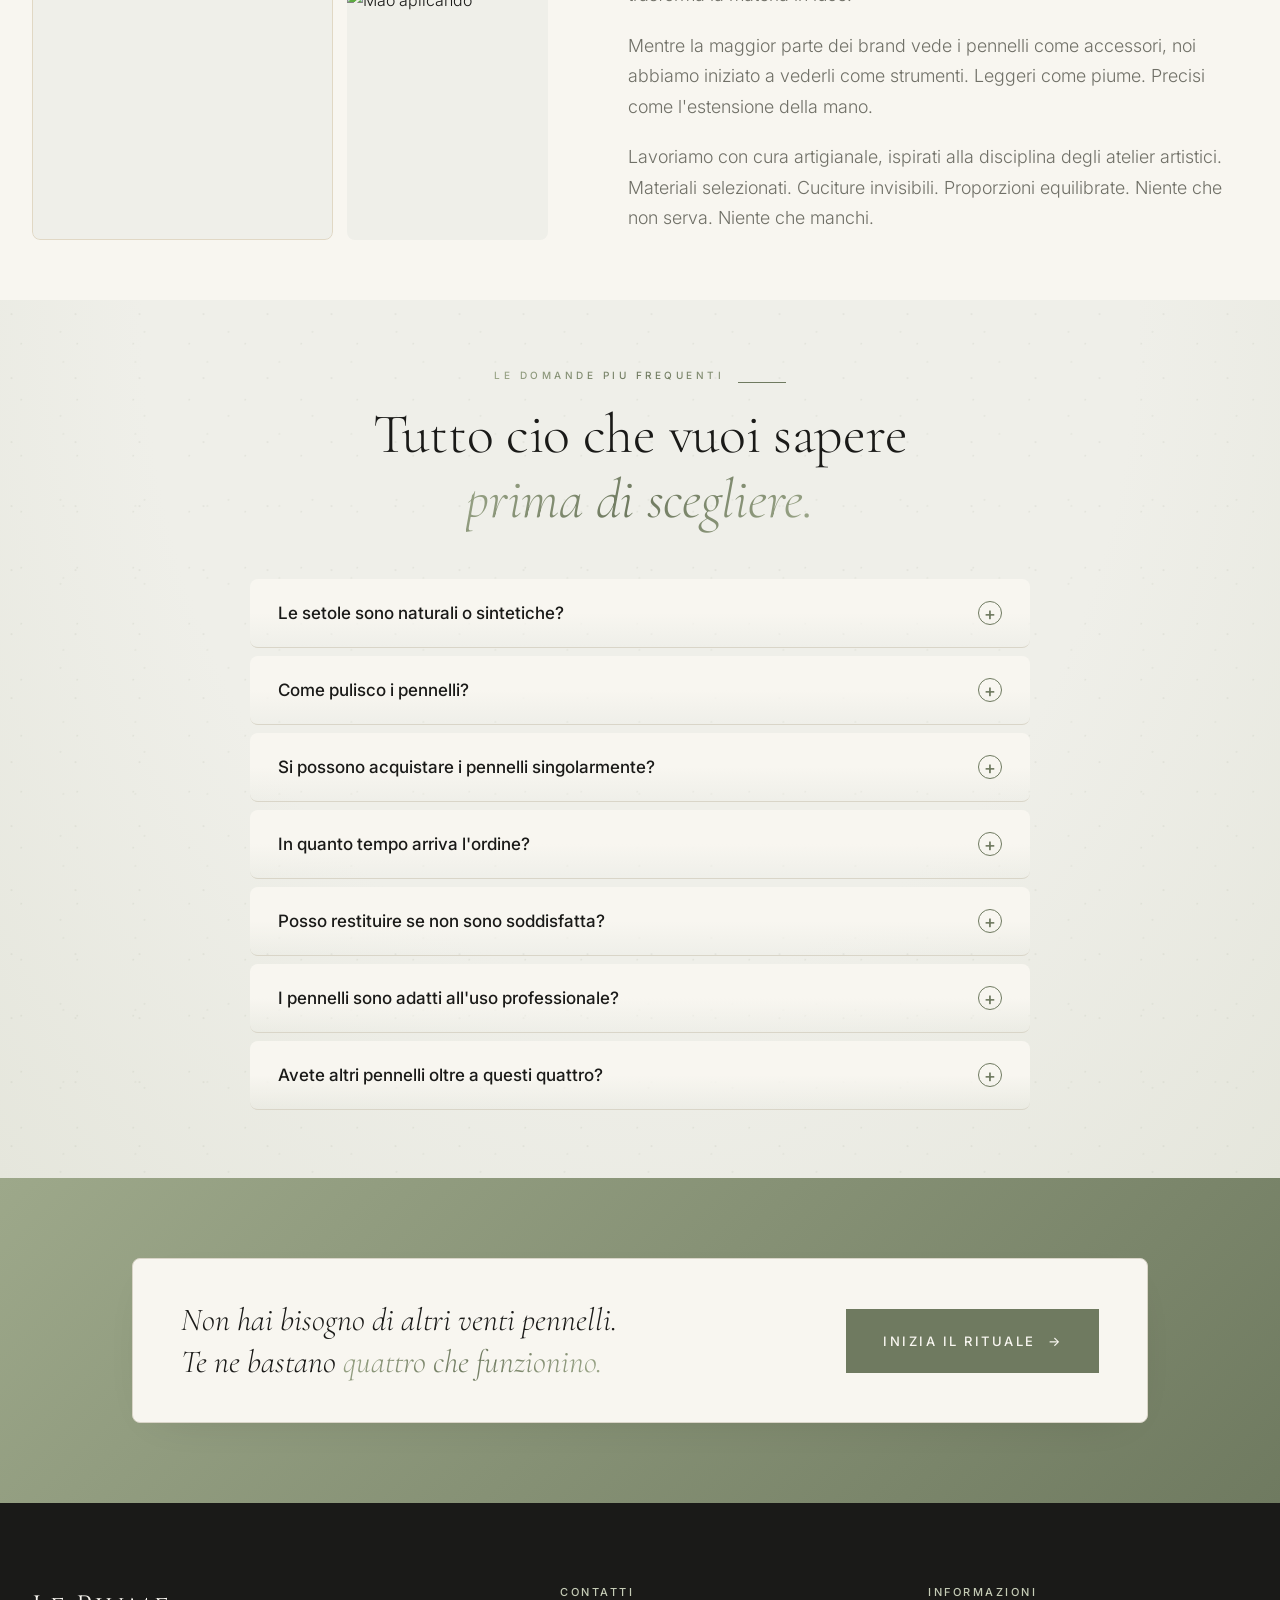
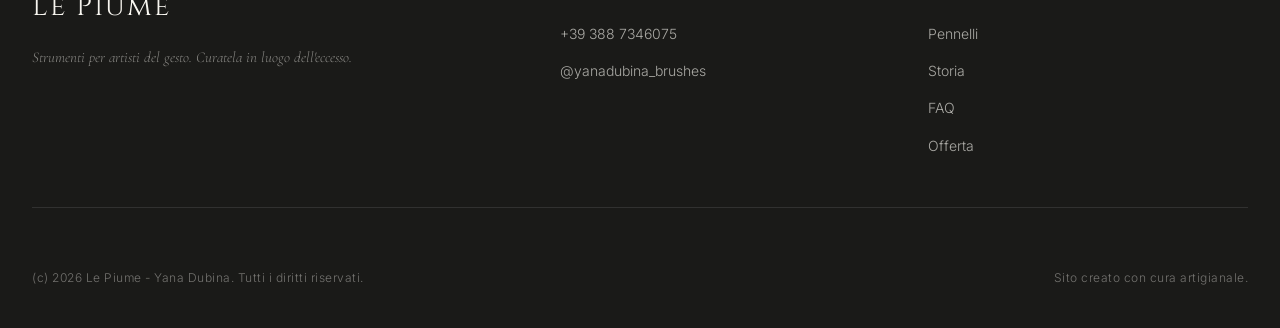
==== commit f37f893b: "timeline: use local Drive brush images (0002/0009/0035/0090) instead of Unsplash" ====
--- a/index.html
+++ b/index.html
@@ -175,9 +175,9 @@
       <h2 class="h2">La differenza si vede<br><em>dal primo gesto.</em></h2>
     </div>
     <div class="timeline">
-      <div class="timeline__item fade-in"><div class="timeline__img"><span class="timeline__num">1</span><img src="https://images.unsplash.com/photo-1571781926291-c477ebfd024b?w=900&q=80&auto=format" alt="Momento 1" loading="lazy"></div><div class="timeline__content"><div class="timeline__time">Subito</div><h4 class="timeline__title">Al primo uso</h4><p class="timeline__text">Sfumato piu morbido. Meno macchie e accumulo. Piu controllo del prodotto. L'effetto "wow" arriva subito.</p></div></div>
-      <div class="timeline__item fade-in"><div class="timeline__img"><span class="timeline__num">2</span><img src="https://images.unsplash.com/photo-1583241800698-9c2e5fc16183?w=900&q=80&auto=format" alt="Momento 2" loading="lazy"></div><div class="timeline__content"><div class="timeline__time">3 - 7 giorni</div><h4 class="timeline__title">La mano si adatta</h4><p class="timeline__text">Il movimento diventa piu leggero e preciso. Inizi a controllare il risultato, non solo a "metterti il trucco".</p></div></div>
-      <div class="timeline__item fade-in"><div class="timeline__img"><span class="timeline__num">3</span><img src="https://images.unsplash.com/photo-1614108604330-7adb4ebebec6?w=900&q=80&auto=format" alt="Momento 3" loading="lazy"></div><div class="timeline__content"><div class="timeline__time">2 - 3 settimane</div><h4 class="timeline__title">Gli altri lo notano</h4><p class="timeline__text">Pelle piu uniforme. Sfumati piu professionali. Trucco piu pulito. E quando gli altri iniziano a notarlo: "ti trucchi meglio".</p></div></div>
+      <div class="timeline__item fade-in"><div class="timeline__img"><span class="timeline__num">1</span><img src="assets/img/pennello-0002.jpg" alt="Momento 1" loading="lazy"></div><div class="timeline__content"><div class="timeline__time">Subito</div><h4 class="timeline__title">Al primo uso</h4><p class="timeline__text">Sfumato piu morbido. Meno macchie e accumulo. Piu controllo del prodotto. L'effetto "wow" arriva subito.</p></div></div>
+      <div class="timeline__item fade-in"><div class="timeline__img"><span class="timeline__num">2</span><img src="assets/img/pennello-0009.jpg" alt="Momento 2" loading="lazy"></div><div class="timeline__content"><div class="timeline__time">3 - 7 giorni</div><h4 class="timeline__title">La mano si adatta</h4><p class="timeline__text">Il movimento diventa piu leggero e preciso. Inizi a controllare il risultato, non solo a "metterti il trucco".</p></div></div>
+      <div class="timeline__item fade-in"><div class="timeline__img"><span class="timeline__num">3</span><img src="assets/img/pennello-0035.jpg" alt="Momento 3" loading="lazy"></div><div class="timeline__content"><div class="timeline__time">2 - 3 settimane</div><h4 class="timeline__title">Gli altri lo notano</h4><p class="timeline__text">Pelle piu uniforme. Sfumati piu professionali. Trucco piu pulito. E quando gli altri iniziano a notarlo: "ti trucchi meglio".</p></div></div>
       <div class="timeline__item fade-in"><div class="timeline__img"><span class="timeline__num">4</span><img src="https://images.unsplash.com/photo-1487412947147-5cebf100ffc2?w=900&q=80&auto=format" alt="Momento 4" loading="lazy"></div><div class="timeline__content"><div class="timeline__time">1 - 2 mesi</div><h4 class="timeline__title">Dominio totale</h4><p class="timeline__text">Sai esattamente quale pennello usare. Non dipendi piu da tecniche complicate. Risultati costanti, sempre.</p></div></div>
     </div>
   </div>
@@ -219,7 +219,7 @@
       <h2 class="h2">Aprire una scatola Le Piume<br>e <em>gia parte del rituale.</em></h2>
     </div>
     <div class="bonus-layout">
-      <div class="bonus-center"><img src="https://images.unsplash.com/photo-1607779097040-26e80aa78e66?w=900&q=80&auto=format" alt="Artista del gesto" loading="lazy"><div class="bonus-center__halo" aria-hidden="true"></div></div>
+      <div class="bonus-center"><img src="assets/img/pennello-0090.jpg" alt="Artista del gesto" loading="lazy"><div class="bonus-center__halo" aria-hidden="true"></div></div>
       <article class="bonus fade-in"><div class="bonus__num">I.</div><div><h4 class="bonus__title">Tocco oltre l'aspettativa</h4><p class="bonus__text">Setole con una morbidezza che si sente prima ancora di applicare. La prima sensazione e gia un "questo e meglio di quanto pensassi".</p></div></article>
       <article class="bonus fade-in"><div class="bonus__num">II.</div><div><h4 class="bonus__title">Unboxing come gioiello</h4><p class="bonus__text">Scatola editoriale. Carta goffrata. Apertura impeccabile. Una presenza che gia preannuncia lo strumento.</p></div></article>
       <article class="bonus fade-in"><div class="bonus__num">III.</div><div><h4 class="bonus__title">Dettagli nascosti</h4><p class="bonus__text">Nomi poetici per ogni pennello. Guida ai gesti e agli usi. Finiture artigianali che si scoprono nel tempo.</p></div></article>
--- a/style.css
+++ b/style.css
@@ -107,7 +107,7 @@
 .trans{display:grid;grid-template-columns:80px 1fr;gap:24px;padding:32px;border:1px solid var(--line);background:var(--paper);transition:all .3s}
 .trans:hover{border-color:var(--gold)}
 .trans__num{font-family:var(--serif);font-style:italic;color:var(--gold-dark);font-size:48px;font-weight:300;line-height:.9}
-.trans__title{font-family:var(--serif);font-size:20px;font-weight:500;margin-bottom:20px;color:var(--ink);line-height:1.3}
+.trans__title{font-family:var(--serif);font-size:clamp(22px,1.6vw,26px);font-weight:600;margin-bottom:24px;color:var(--ink);line-height:1.25;letter-spacing:-.3px;padding-bottom:14px;border-bottom:2px solid var(--sage)}
 .trans__row{font-size:14px;line-height:1.6;color:var(--ink-soft);margin-bottom:6px;display:flex;gap:8px}
 .trans__row span{flex-shrink:0;width:55px;font-style:italic;color:var(--mute);font-size:13px}
 
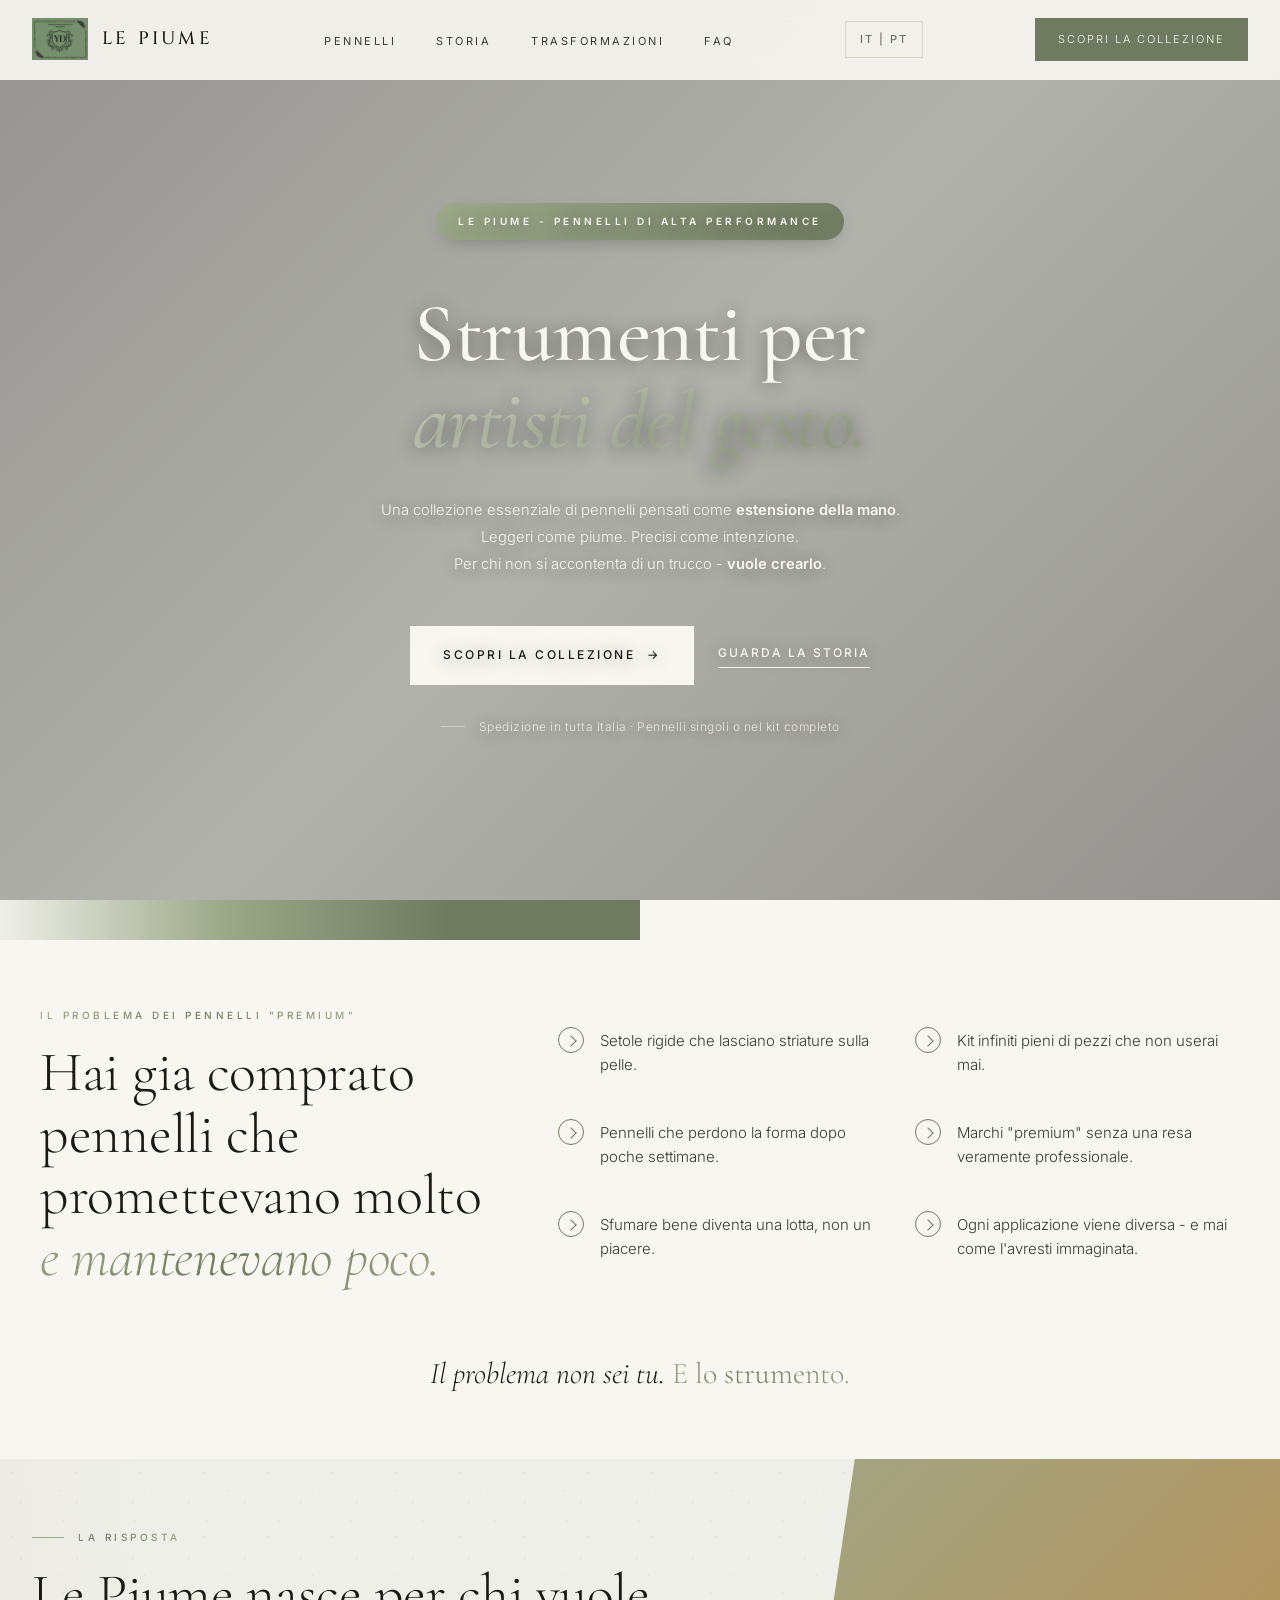
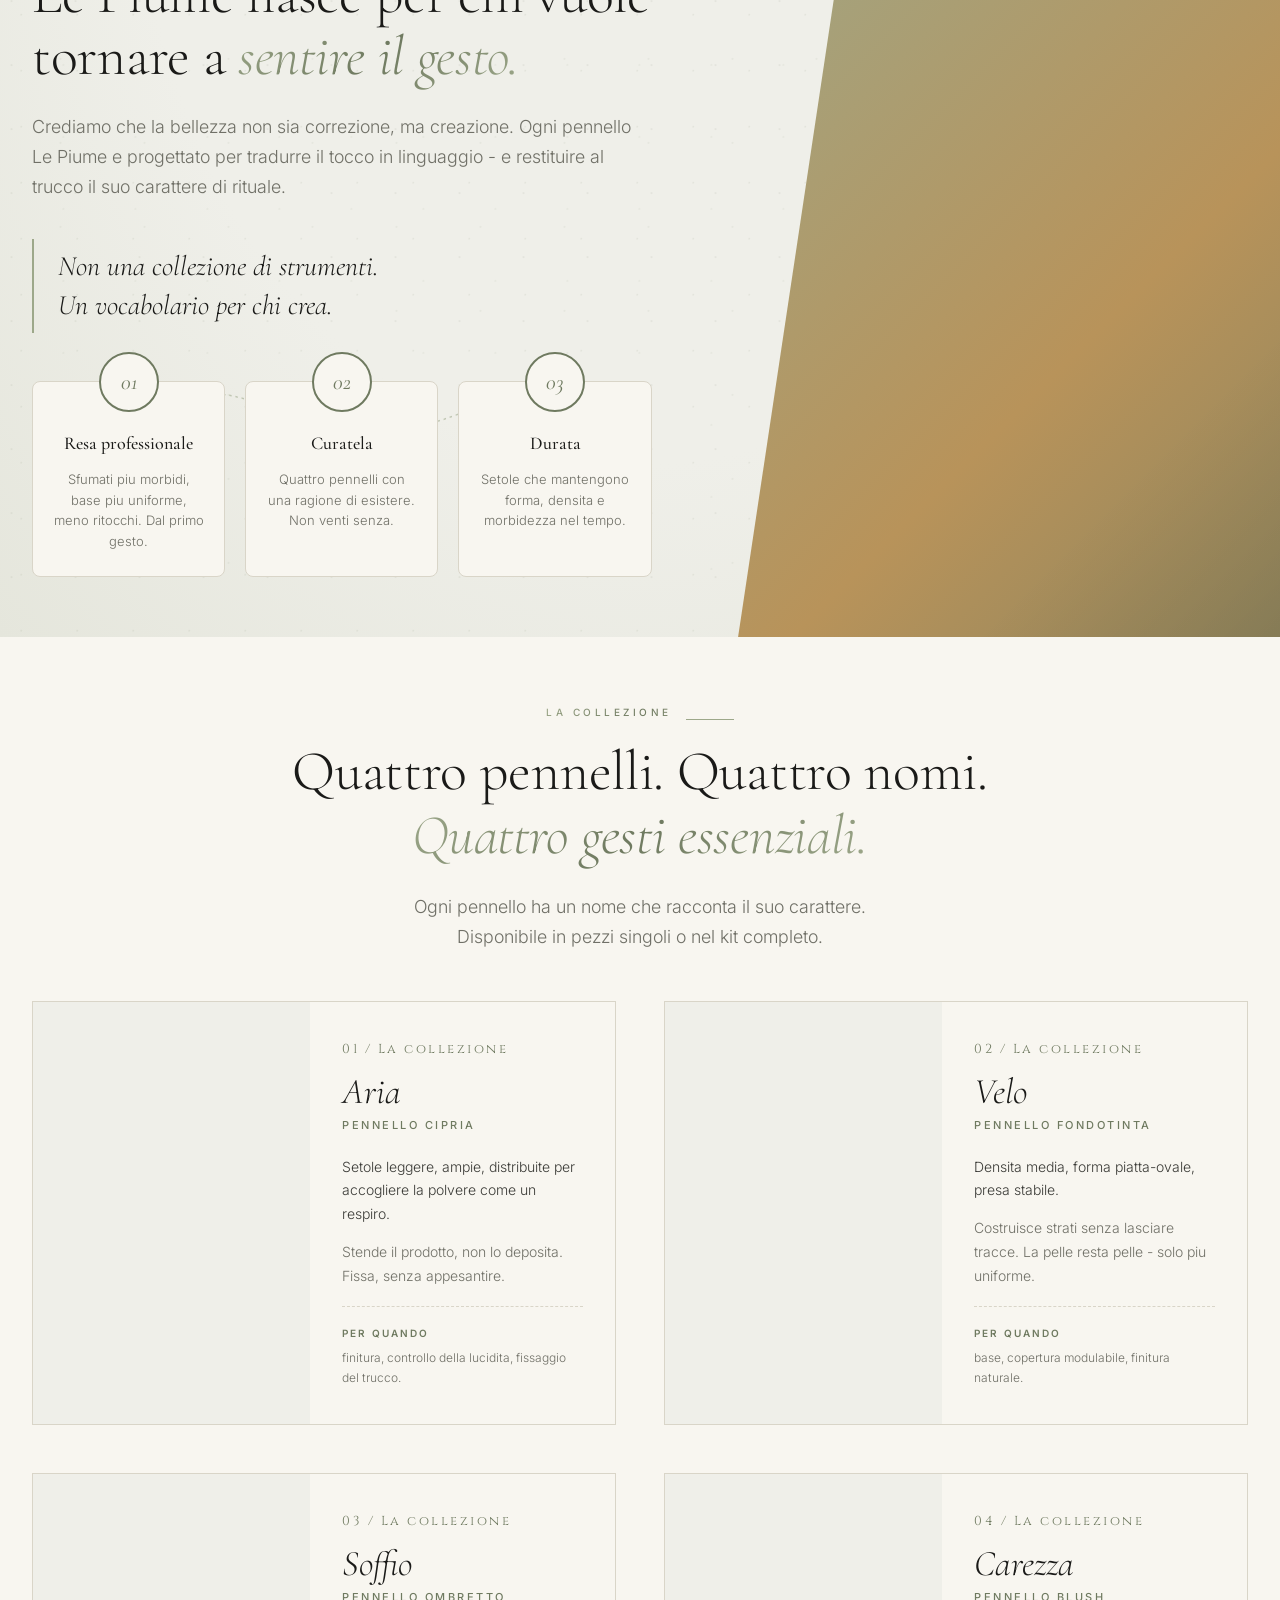
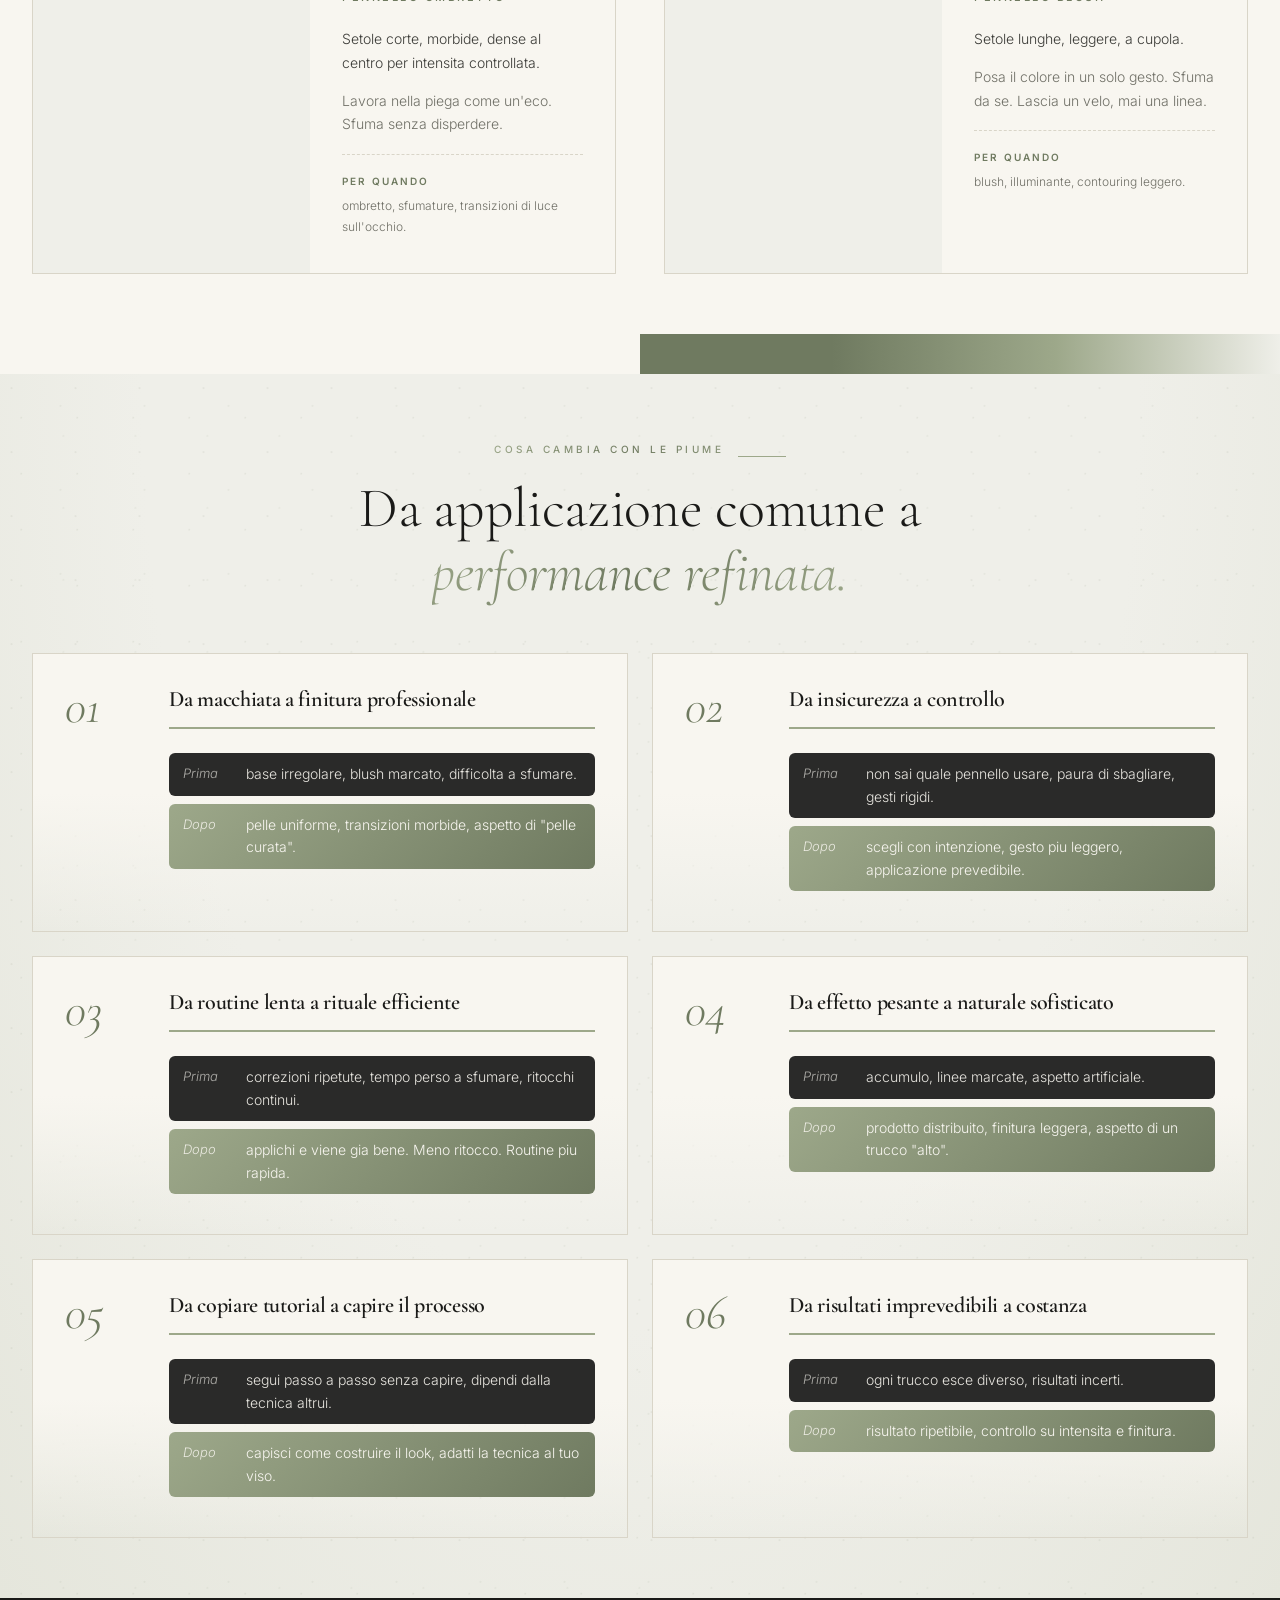
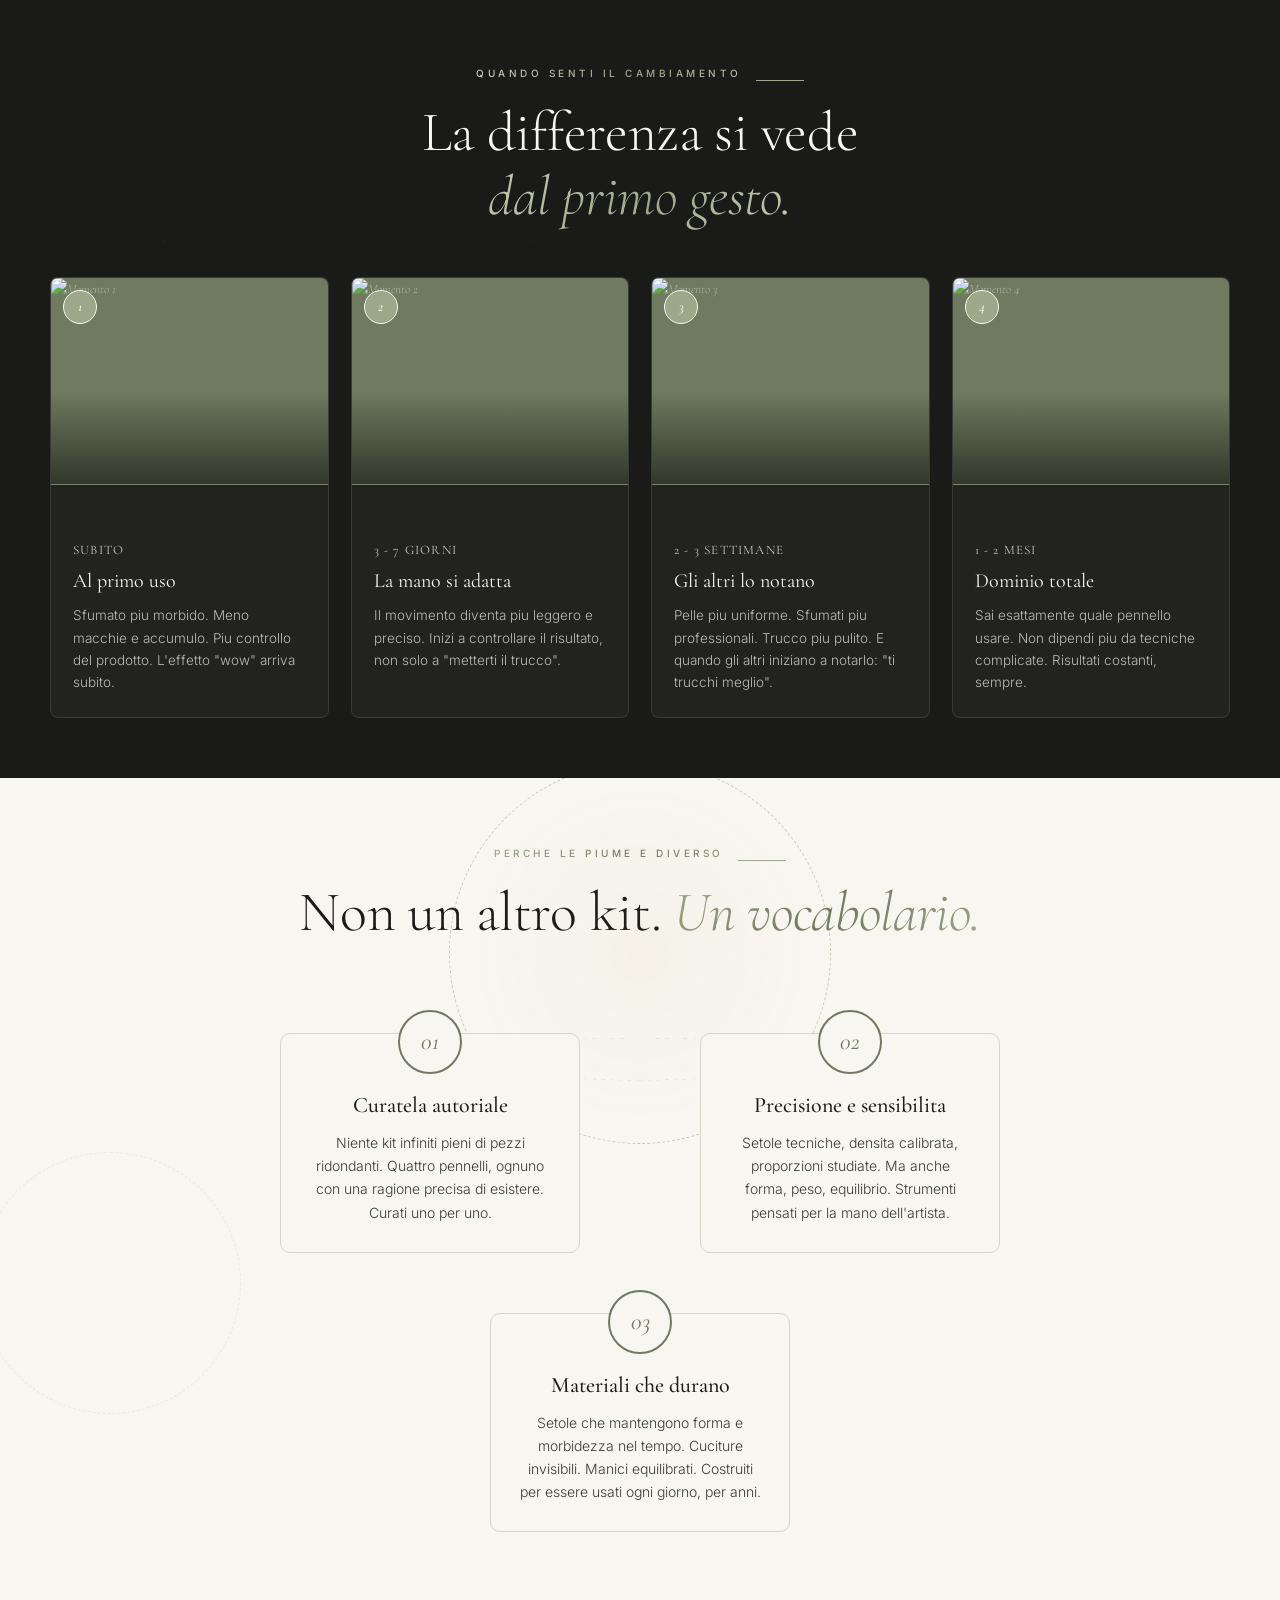
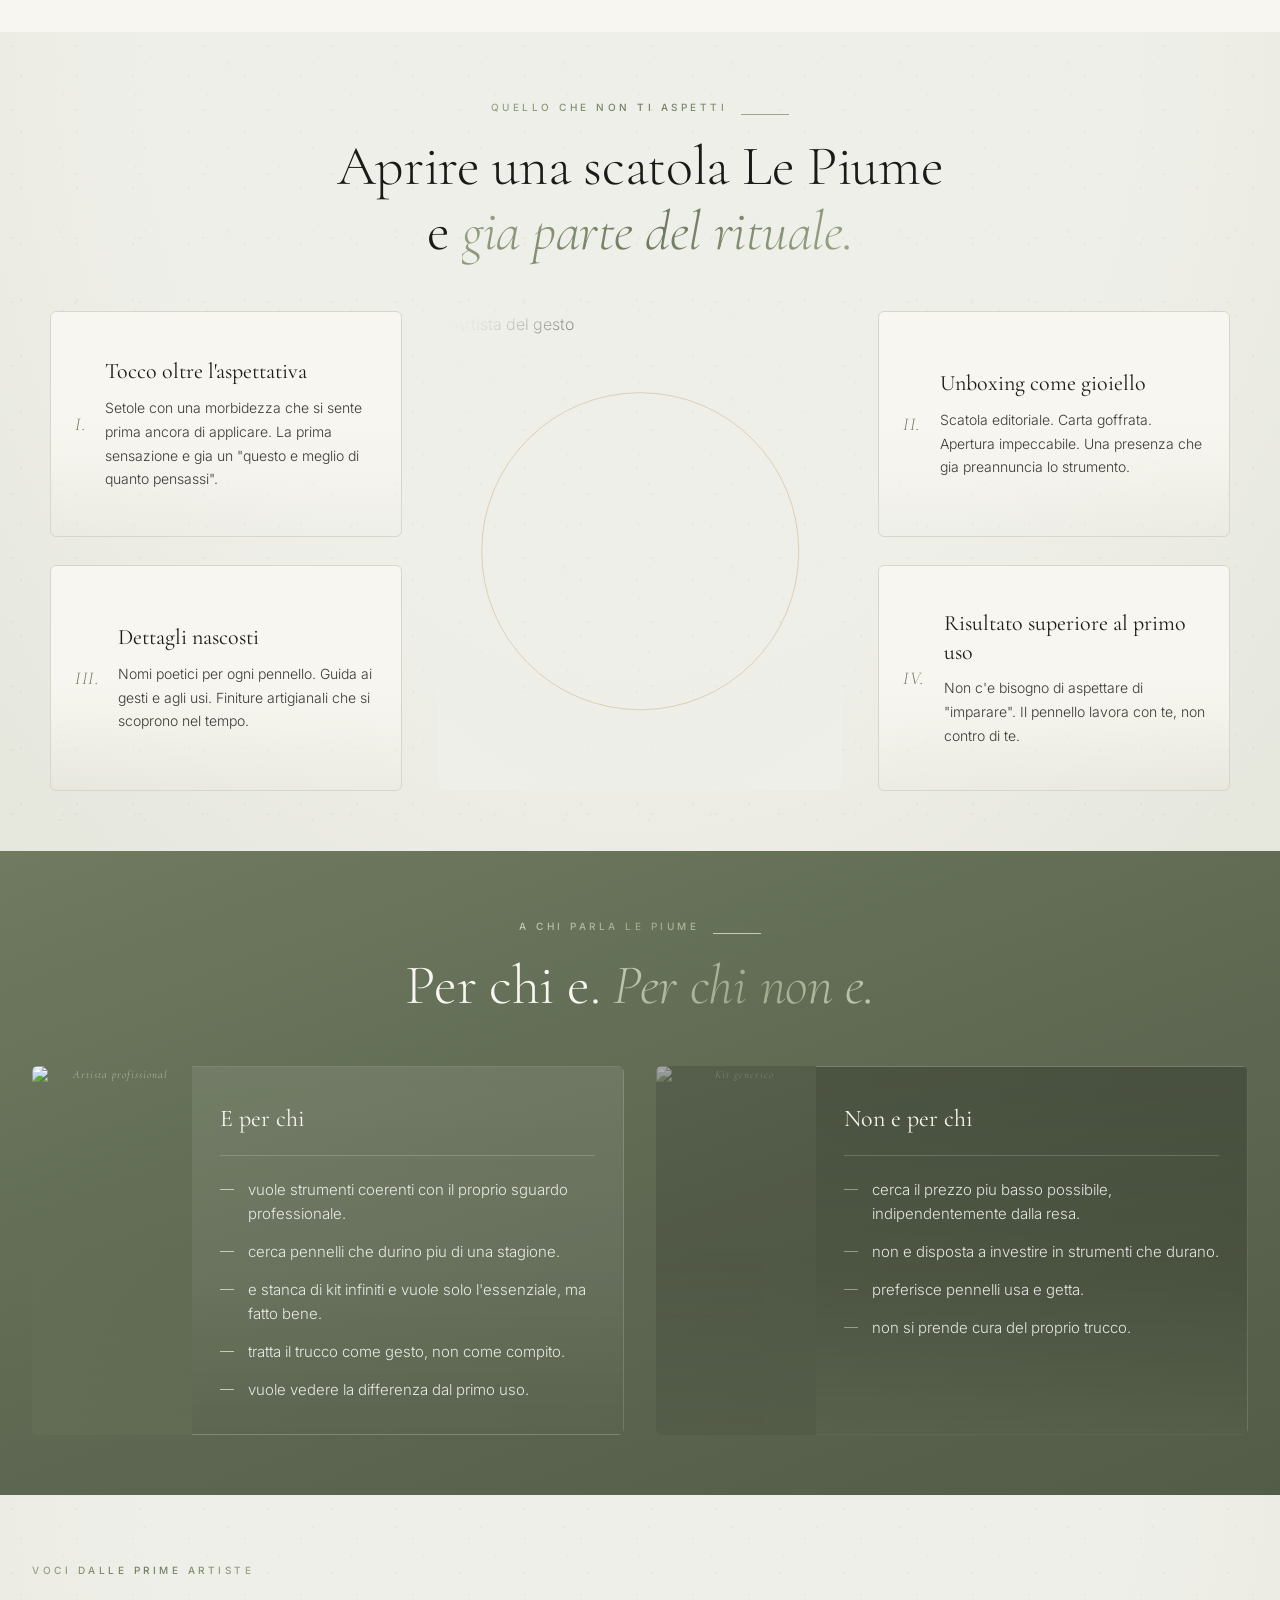
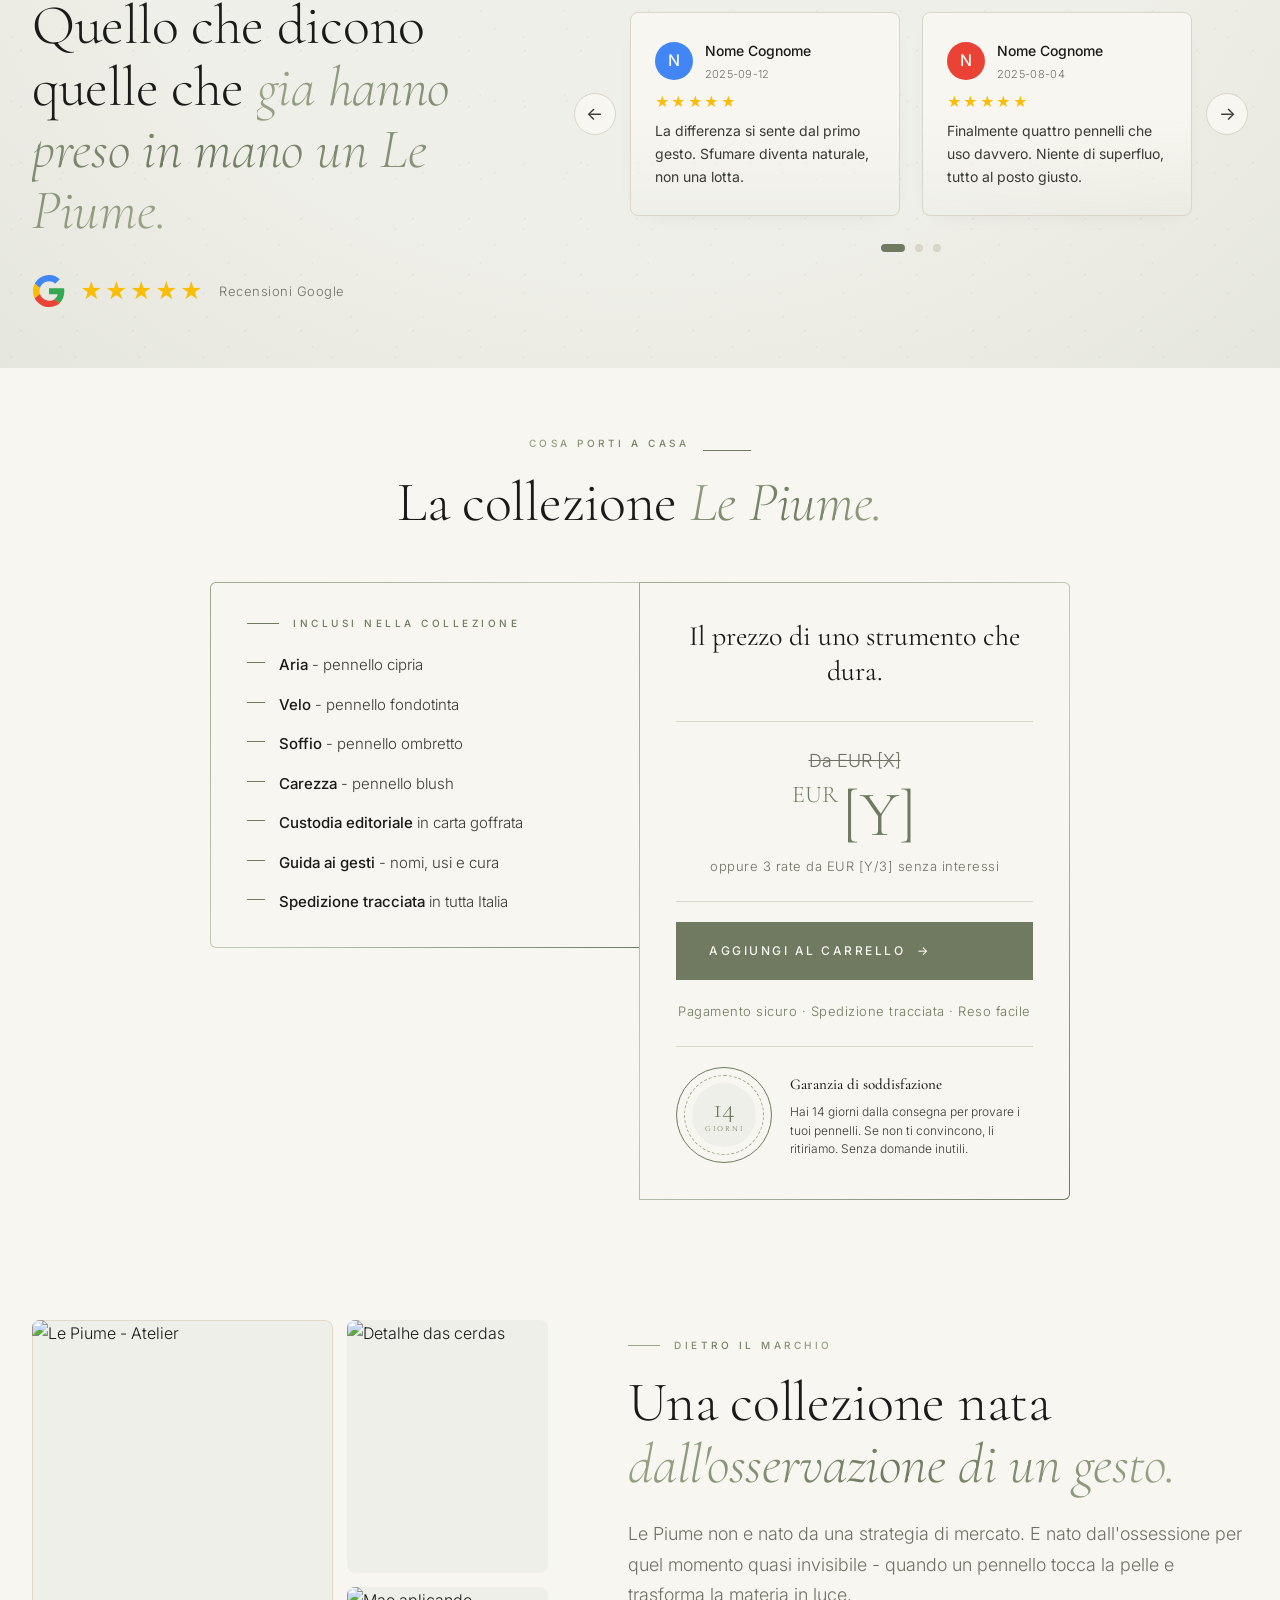
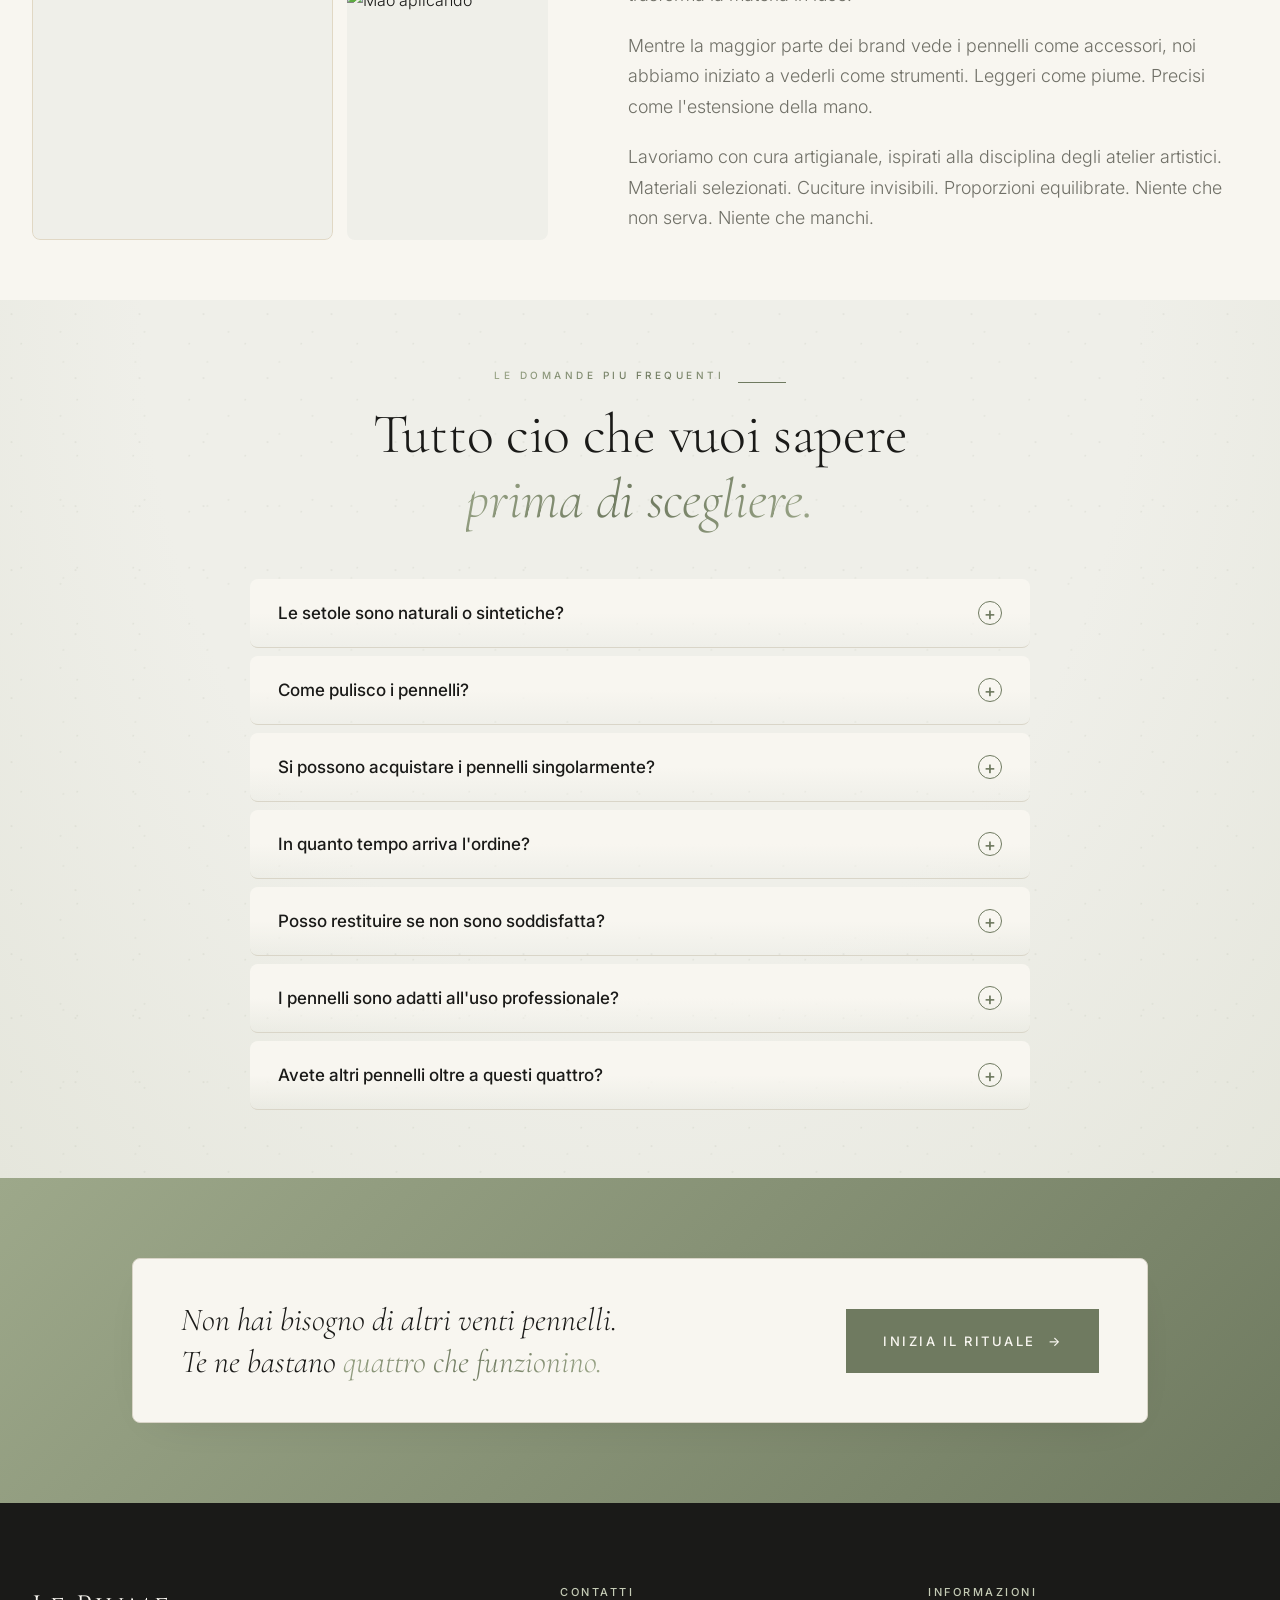
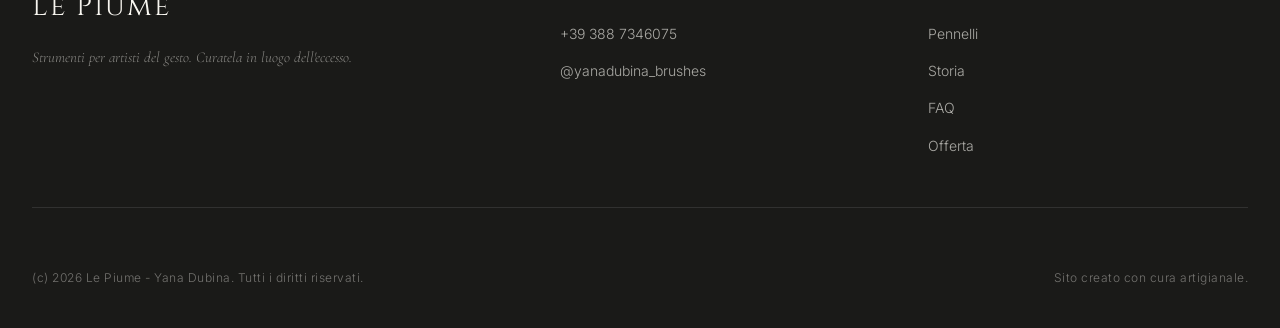
==== commit 0beb618b: "Hero sub: force 3 lines via block spans with nowrap (mobile re-flows)" ====
--- a/index.html
+++ b/index.html
@@ -40,7 +40,7 @@
   <div class="hero__content">
     <span class="eyebrow fade-in">Le Piume - Pennelli di alta performance</span>
     <h1 class="h1 hero__title fade-in">Strumenti per<br><em>artisti del gesto.</em></h1>
-    <p class="hero__sub fade-in">Una collezione essenziale di pennelli pensati come <strong>estensione della mano</strong>.<br>Leggeri come piume. Precisi come intenzione.<br>Per chi non si accontenta di un trucco - <strong style="white-space:nowrap">vuole crearlo</strong>.</p>
+    <p class="hero__sub fade-in"><span class="line">Una collezione essenziale di pennelli pensati come <strong>estensione della mano</strong>.</span><span class="line">Leggeri come piume. Precisi come intenzione.</span><span class="line">Per chi non si accontenta di un trucco - <strong style="white-space:nowrap">vuole crearlo</strong>.</span></p>
     <div class="hero__cta-row fade-in">
       <a href="#offerta" class="btn btn--ink">Scopri la collezione <span class="btn__arrow">&rarr;</span></a>
       <a href="#storia" class="link">Guarda la storia</a>
--- a/style.css
+++ b/style.css
@@ -52,7 +52,7 @@
 .section__head .lead{margin:24px auto 0}
 .hero{min-height:100vh;display:flex;align-items:center;justify-content:center;padding:140px var(--gut) 100px;max-width:none;margin:0;position:relative;text-align:center}
 .hero__title{margin:32px 0}
-.hero__sub{font-size:clamp(15px,1.3vw,17px);color:var(--ink-soft);line-height:1.7;max-width:720px;margin:0 auto 48px;text-align:center}
+.hero__sub{font-size:clamp(14px,1.15vw,16px);color:var(--ink-soft);line-height:1.85;max-width:none;margin:0 auto 48px;text-align:center}
 .hero__cta-row{display:flex;gap:24px;align-items:center;flex-wrap:wrap}
 .hero__visual{position:relative;aspect-ratio:1;display:flex;align-items:center;justify-content:center}
 .hero__visual::before{content:"";position:absolute;inset:0;background:var(--sage-paper);border-radius:8px}
@@ -704,31 +704,30 @@
 .diff-wrap::before{
   content:"";
   position:absolute;
-  width:600px;
-  height:600px;
-  border:2px solid var(--sage-dark);
+  width:520px;
+  height:520px;
+  border:3px solid var(--sage-dark);
   border-radius:50%;
   left:50%;
   top:50%;
   transform:translate(-50%,-50%);
-  opacity:.5;
+  opacity:.85;
   z-index:0;
   pointer-events:none;
 }
 .diff-wrap::after{
   content:"";
   position:absolute;
-  width:760px;
-  height:760px;
-  border:1px dashed var(--sage);
+  width:620px;
+  height:620px;
+  border:1.5px dashed var(--sage);
   border-radius:50%;
   left:50%;
   top:50%;
   transform:translate(-50%,-50%);
-  opacity:.3;
+  opacity:.55;
   z-index:0;
   pointer-events:none;
-  animation:rotateRing 60s linear infinite;
 }
 .diff-wrap .diff-connector{
   position:absolute;
@@ -1181,3 +1180,11 @@
 
 /* Oferta: bloco esquerdo com altura natural reduzida */
 #offerta .offerta__col--list{padding:32px 36px;align-self:start}
+
+
+/* Hero sub: 3 linhas garantidas via spans block */
+.hero__sub .line{display:block;white-space:nowrap}
+@media(max-width:900px){
+  .hero__sub{font-size:13px}
+  .hero__sub .line{white-space:normal}
+}
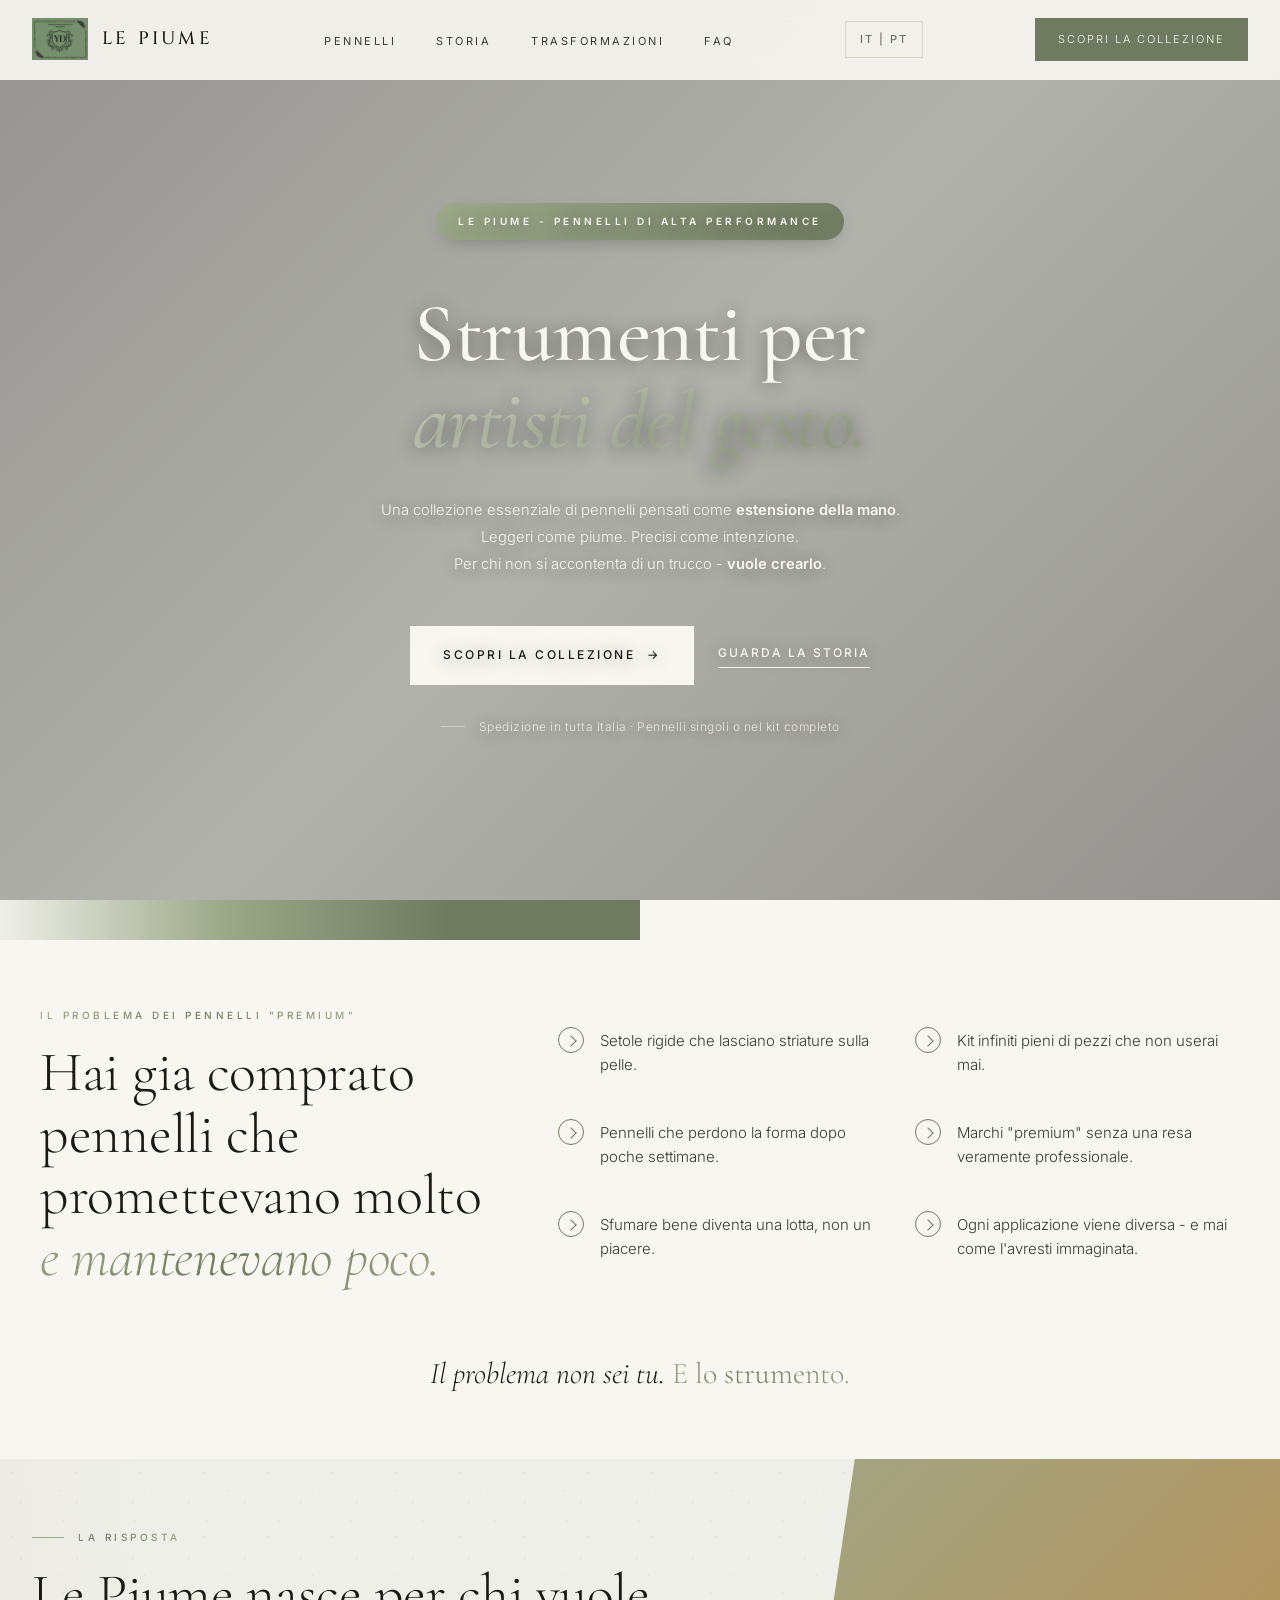
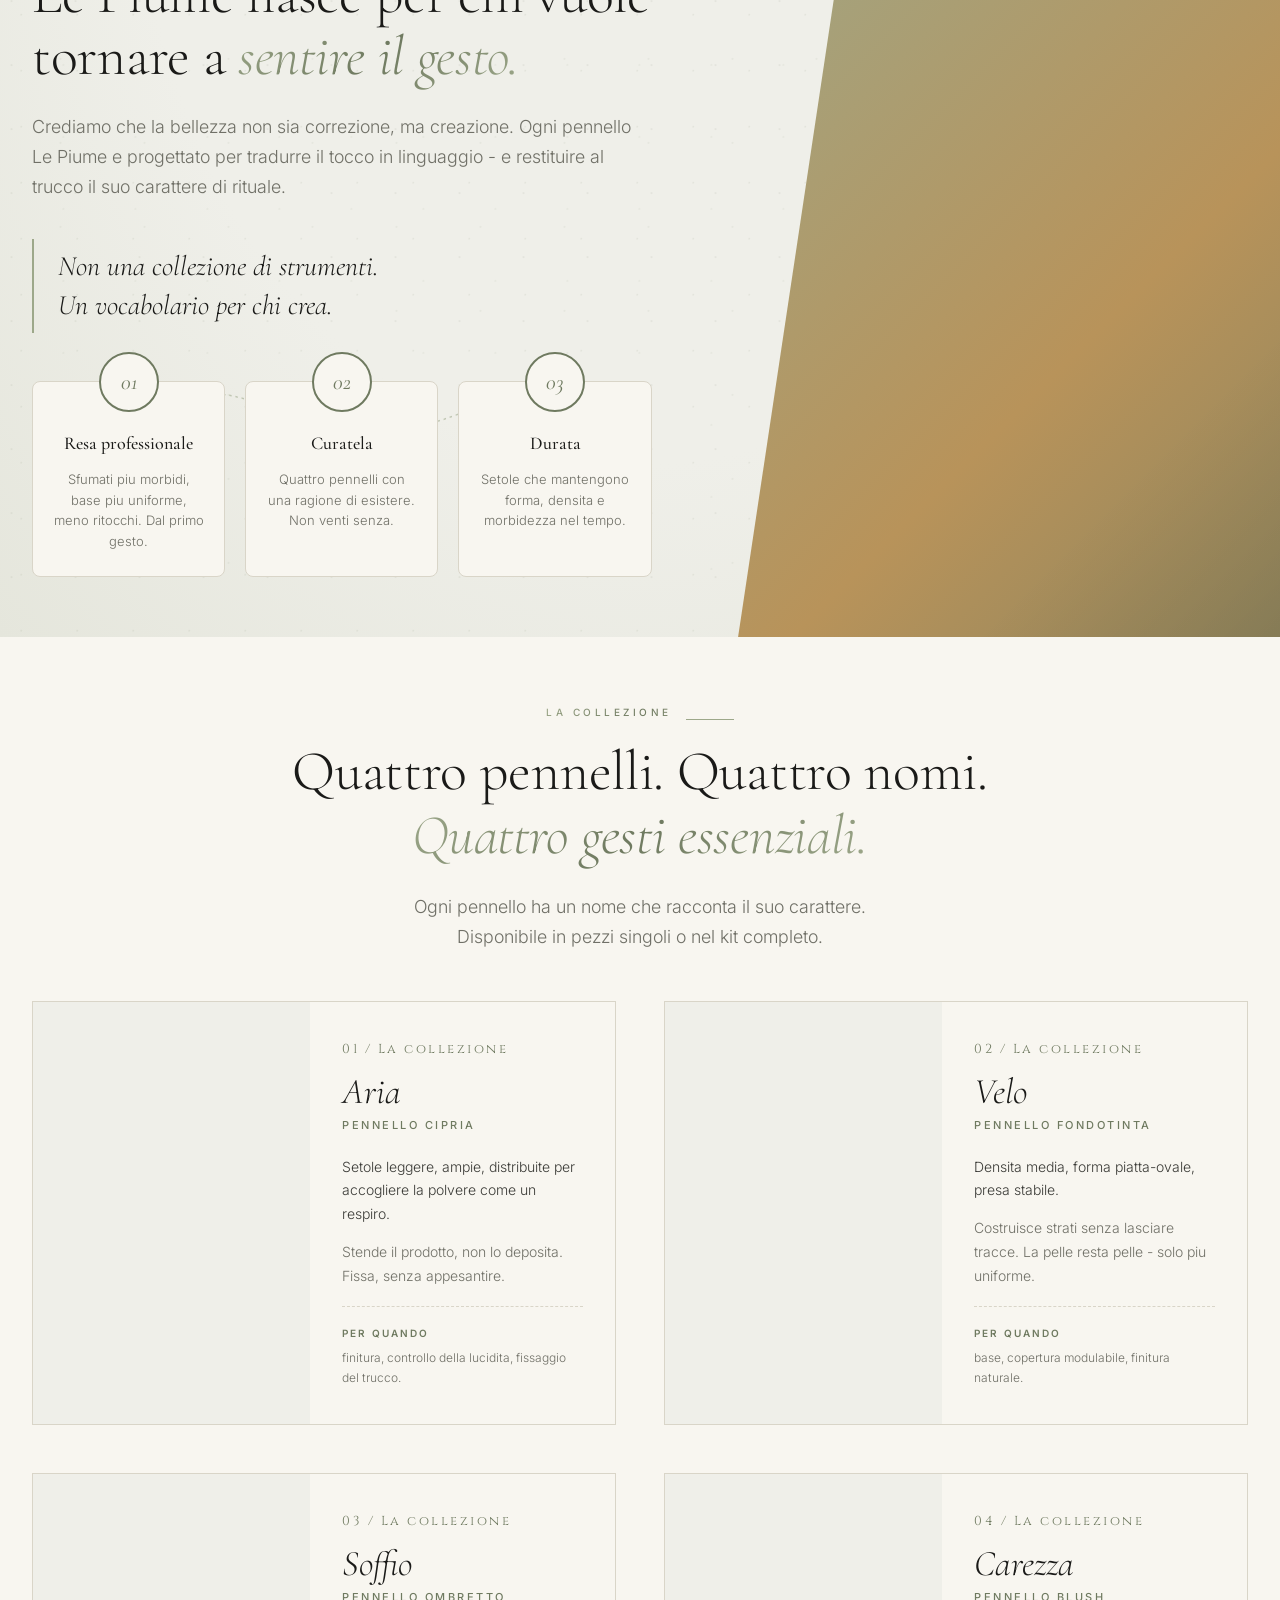
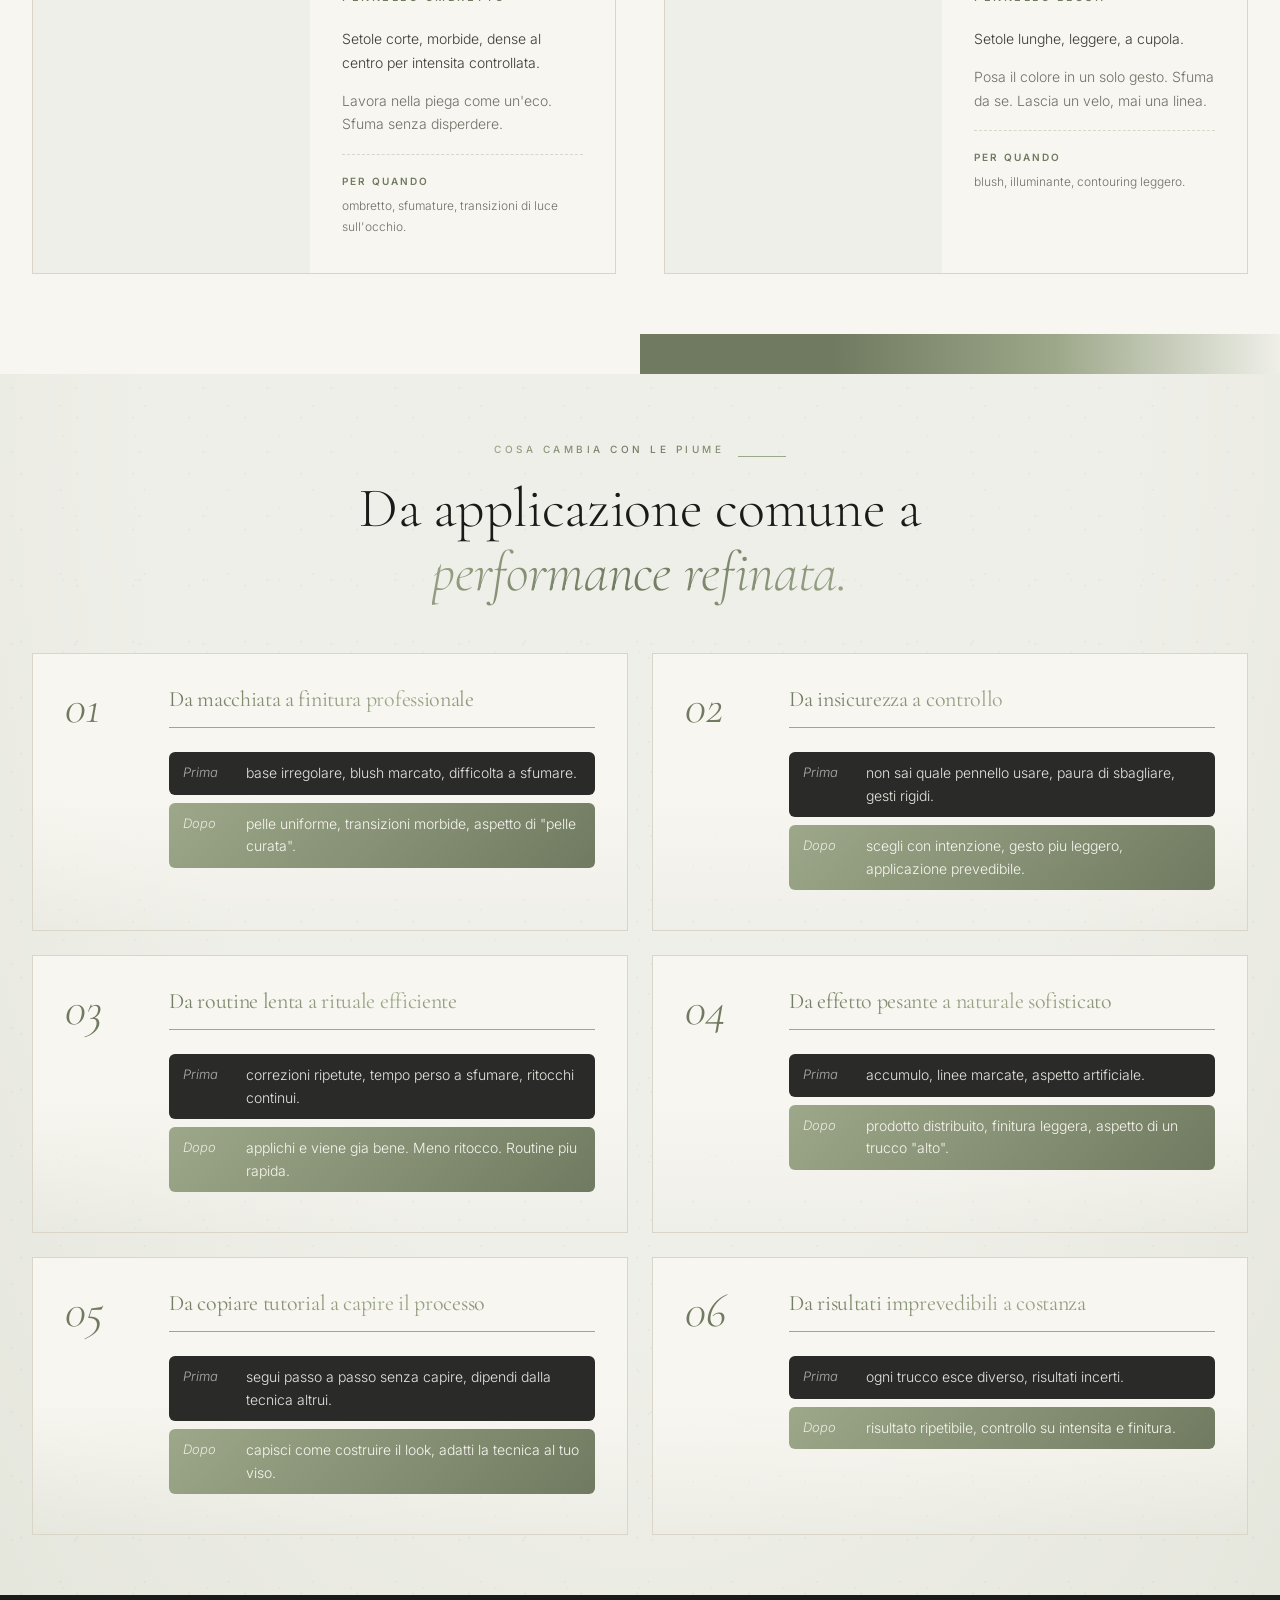
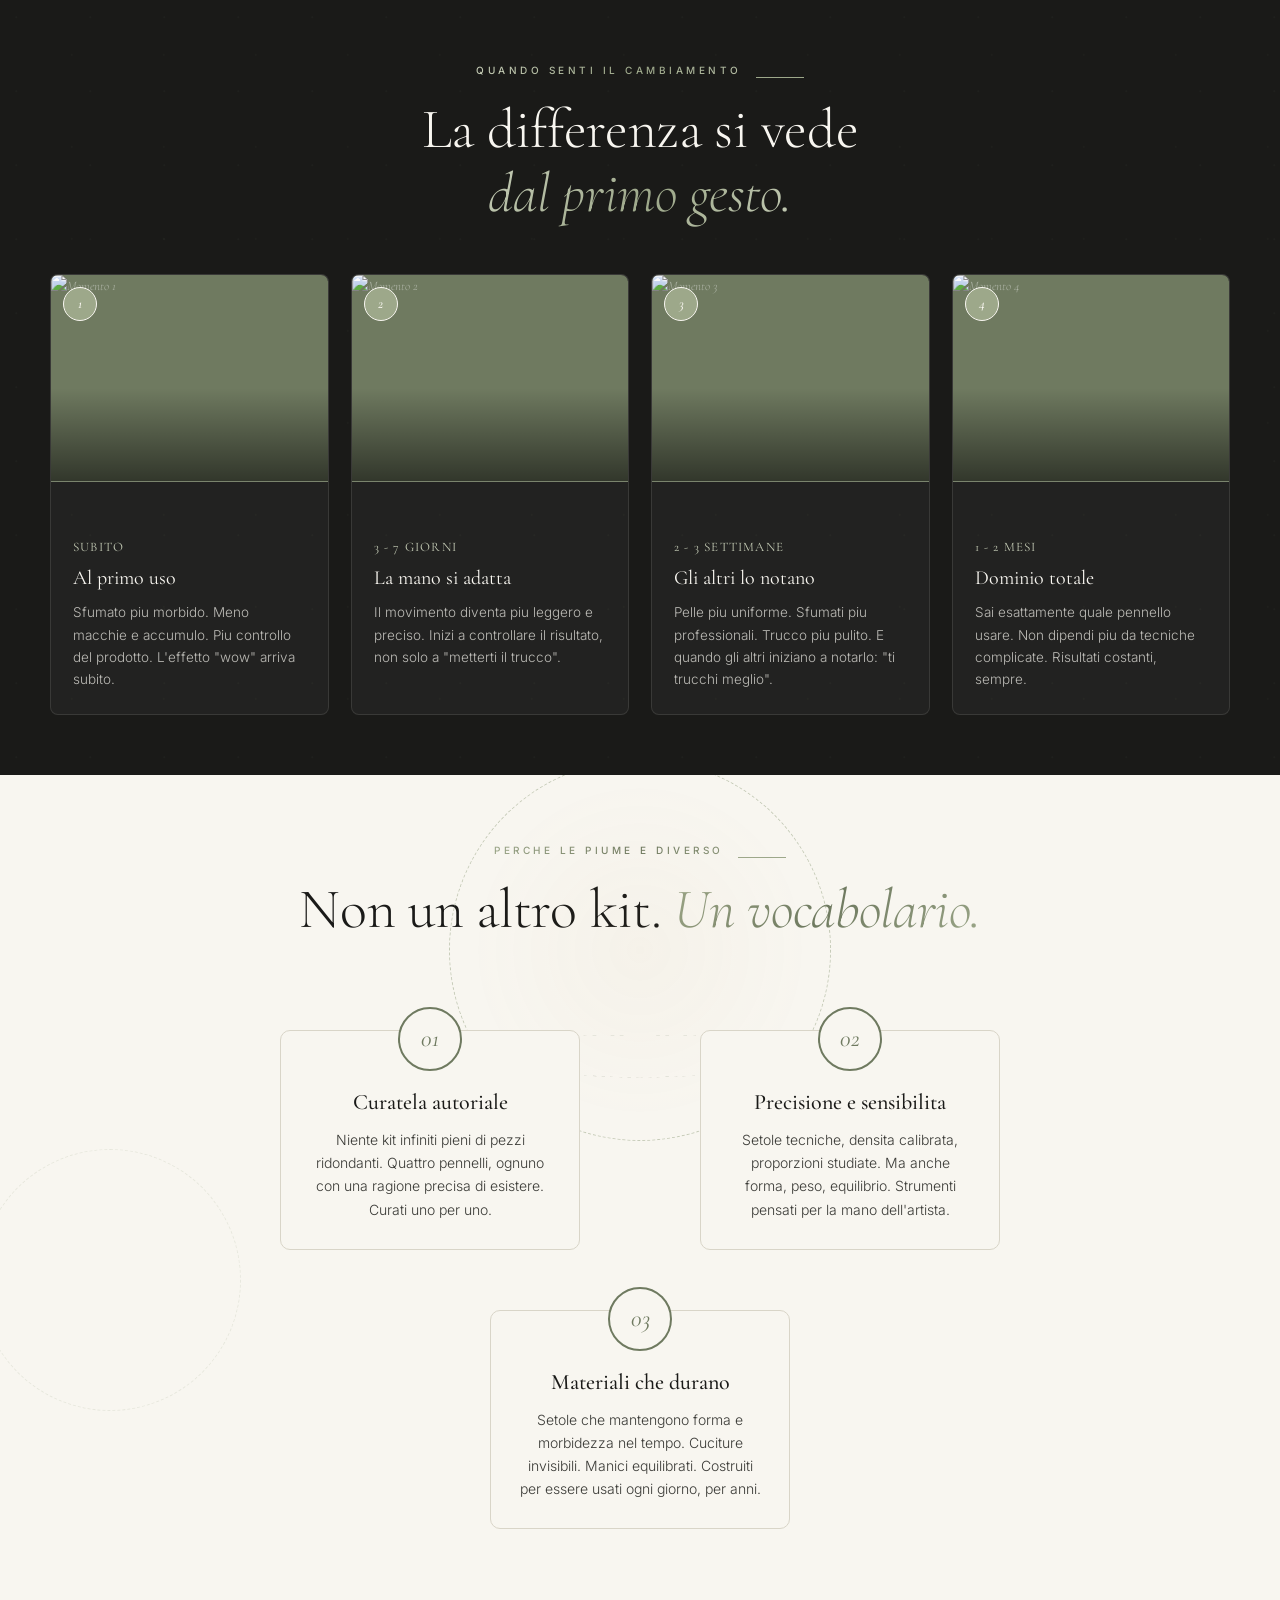
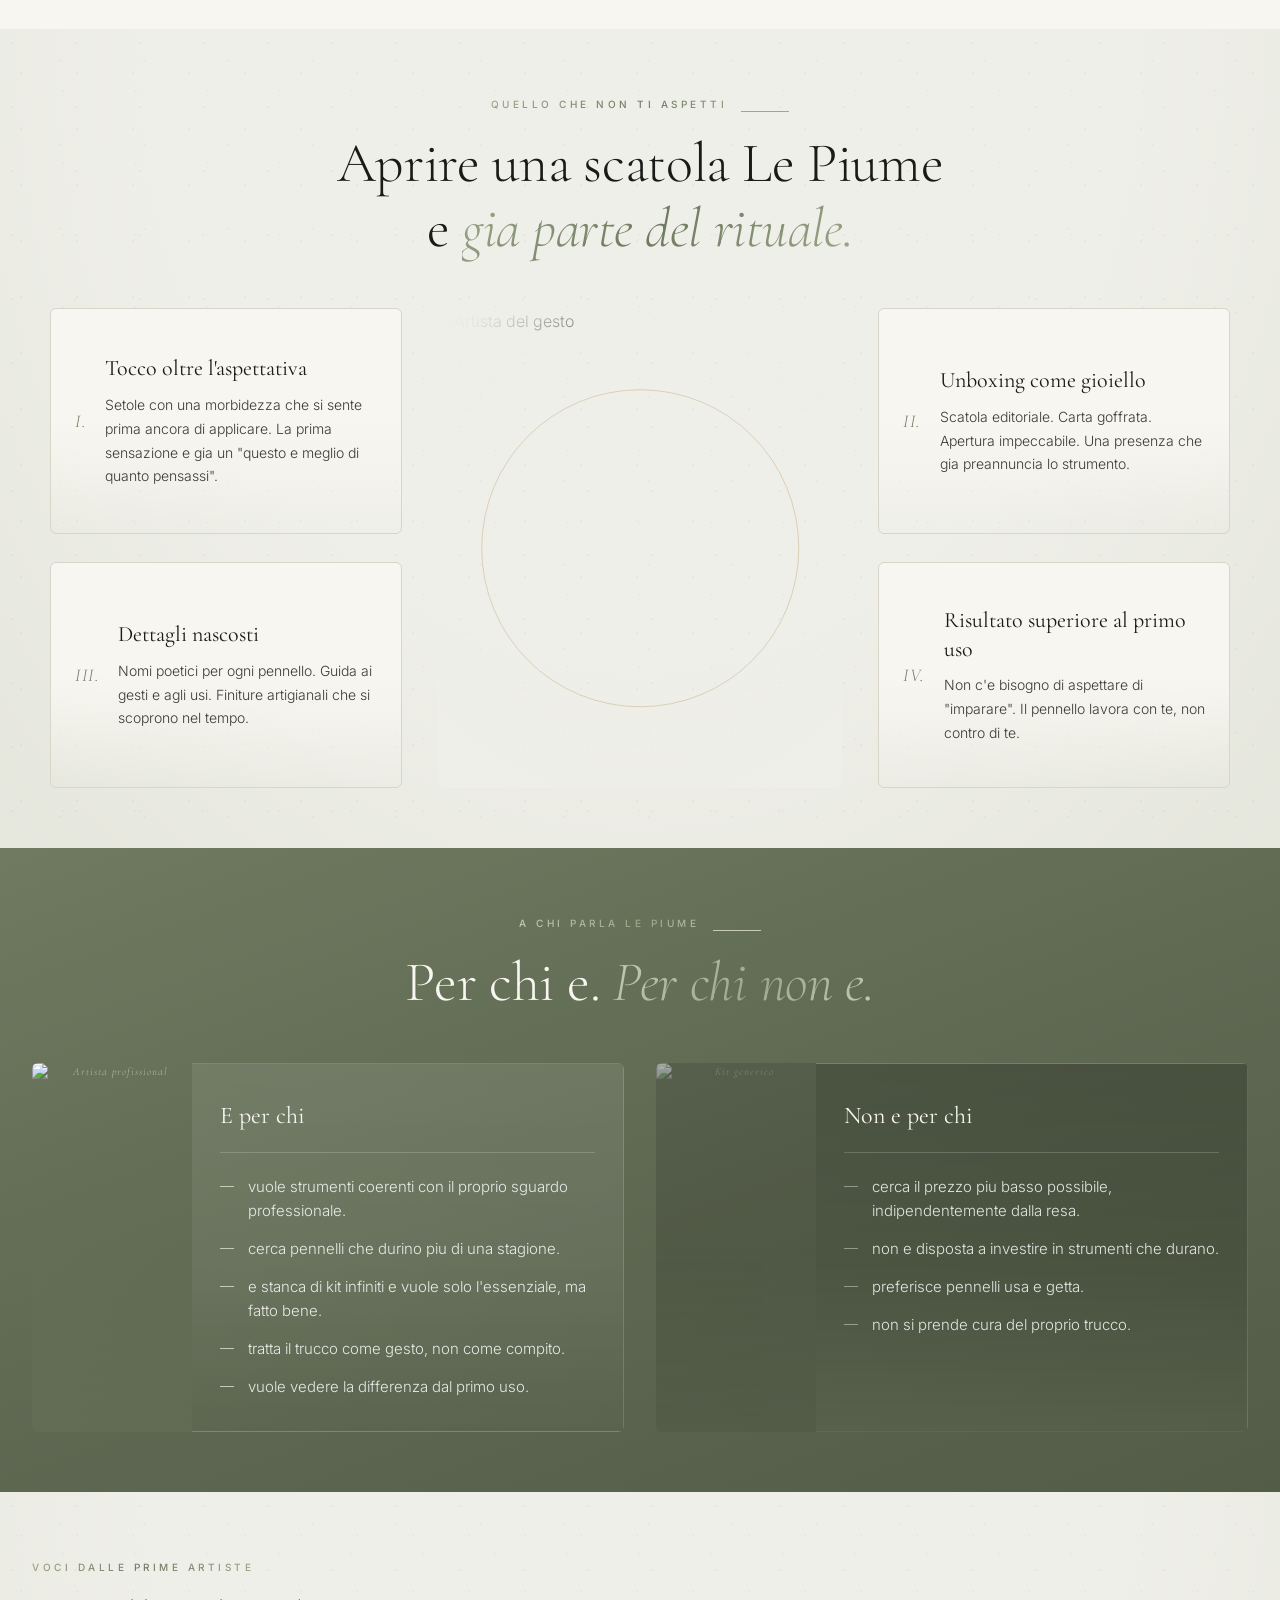
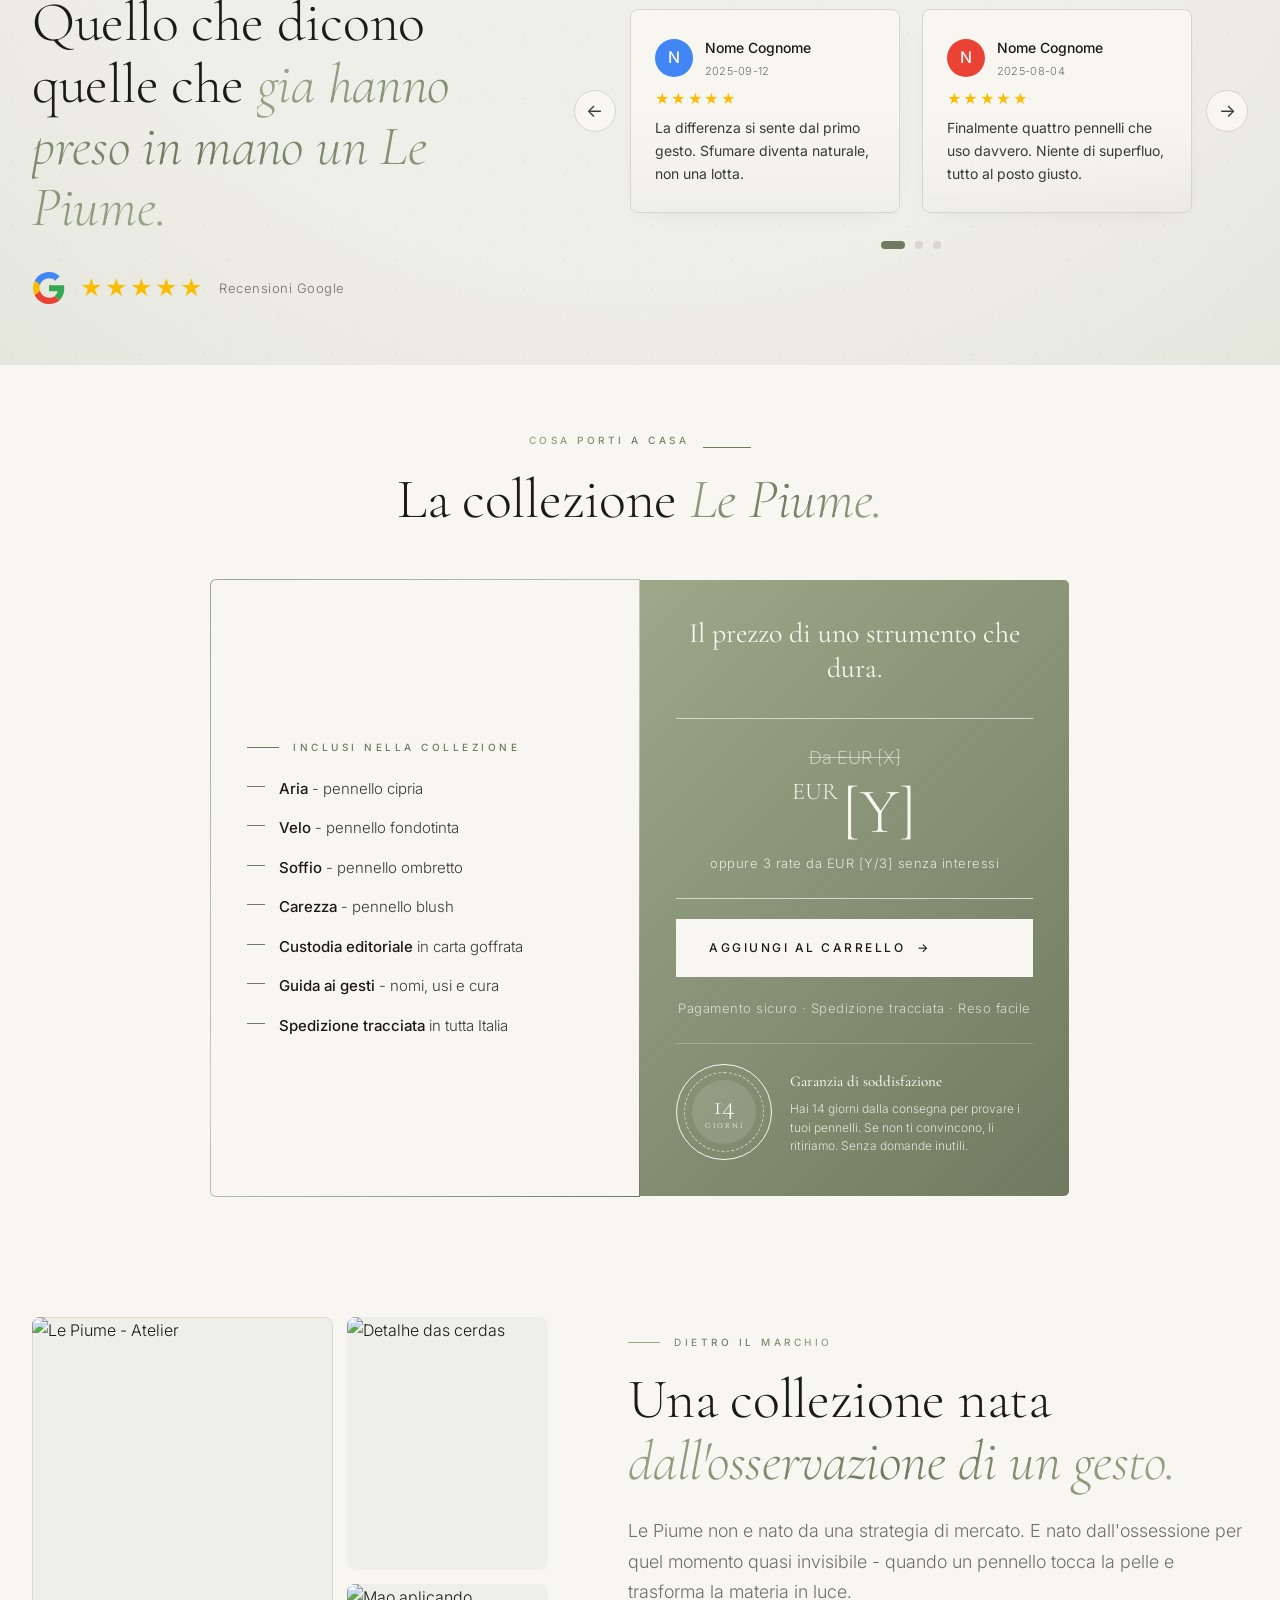
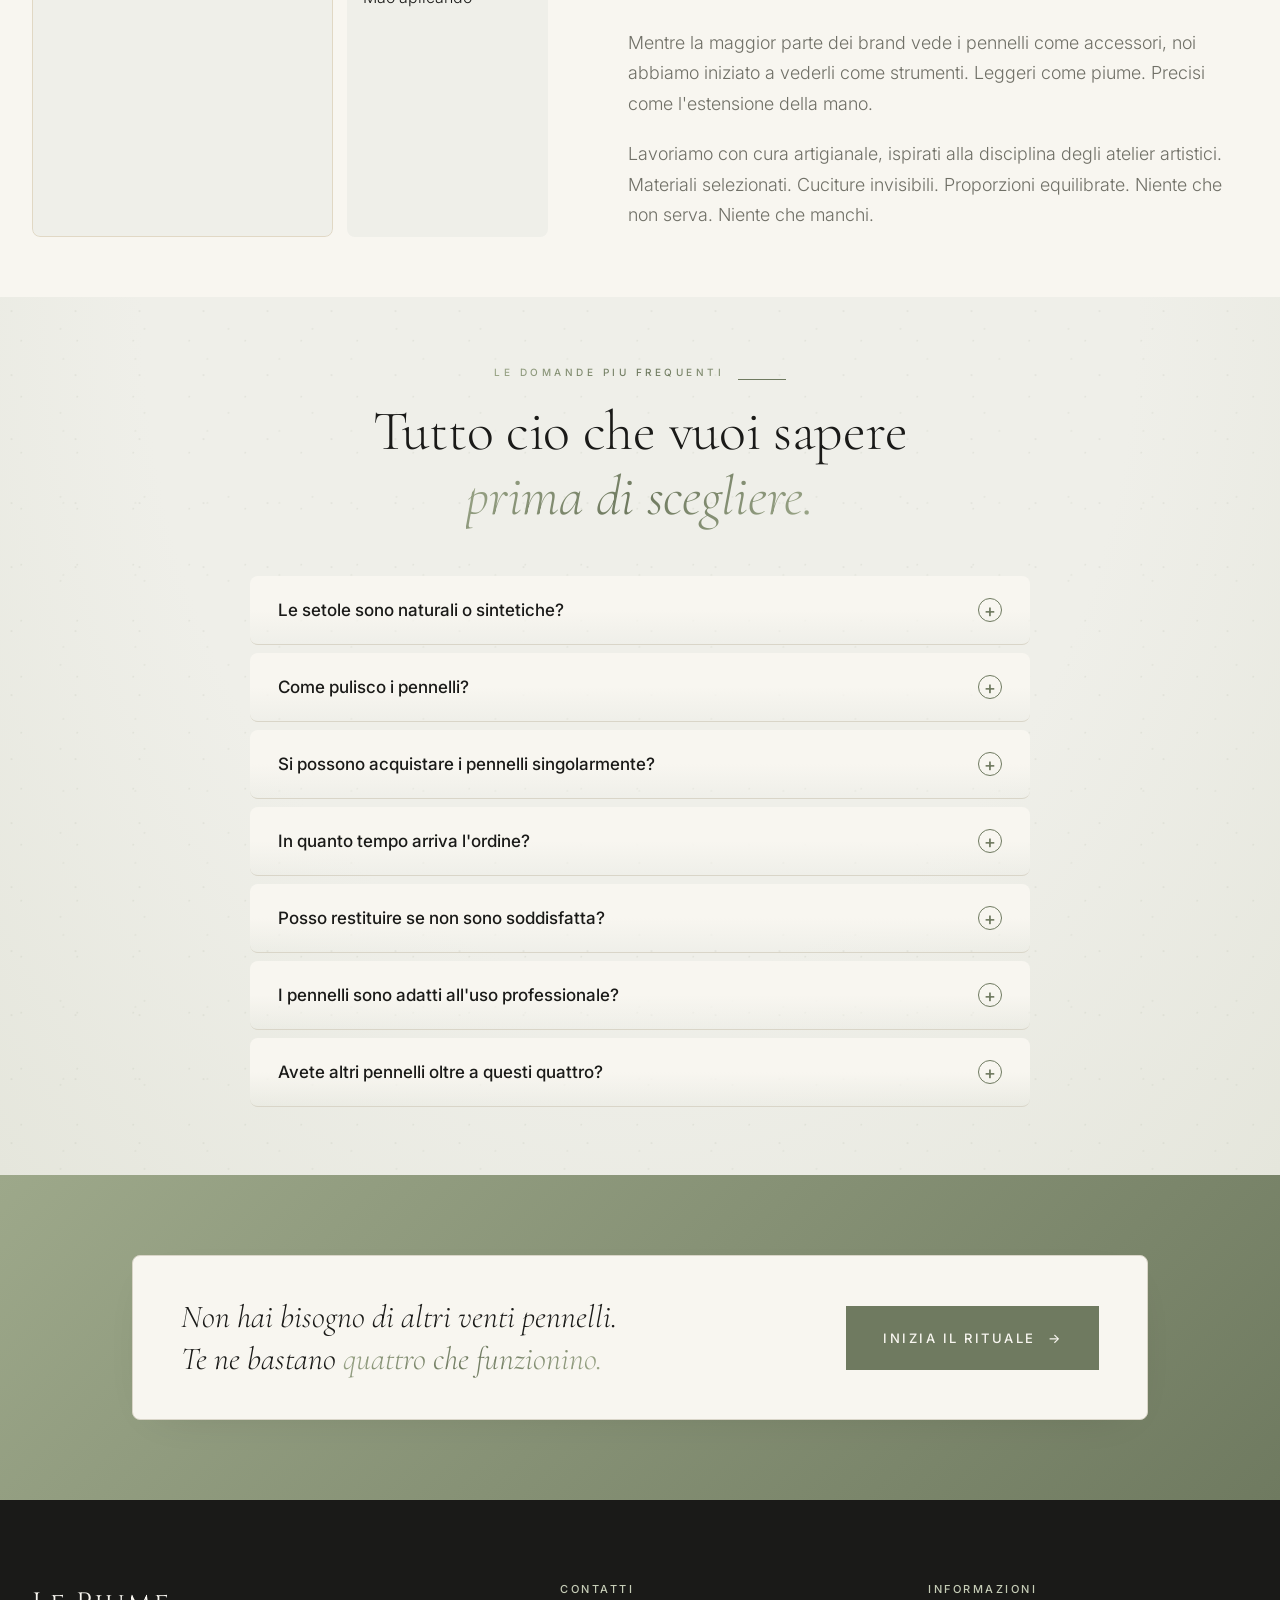
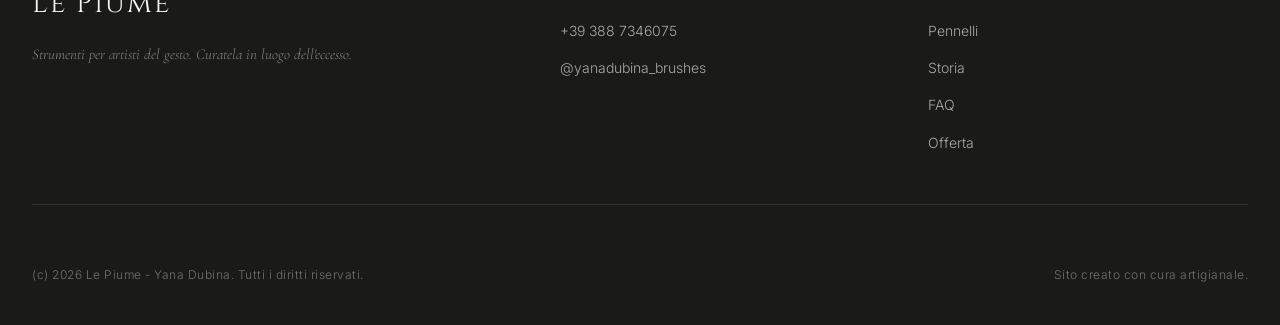
==== commit 5498f64b: "timeline 4: use local pennello-0090.jpg (was leftover Unsplash)" ====
--- a/index.html
+++ b/index.html
@@ -178,7 +178,7 @@
       <div class="timeline__item fade-in"><div class="timeline__img"><span class="timeline__num">1</span><img src="assets/img/pennello-0002.jpg" alt="Momento 1" loading="lazy"></div><div class="timeline__content"><div class="timeline__time">Subito</div><h4 class="timeline__title">Al primo uso</h4><p class="timeline__text">Sfumato piu morbido. Meno macchie e accumulo. Piu controllo del prodotto. L'effetto "wow" arriva subito.</p></div></div>
       <div class="timeline__item fade-in"><div class="timeline__img"><span class="timeline__num">2</span><img src="assets/img/pennello-0009.jpg" alt="Momento 2" loading="lazy"></div><div class="timeline__content"><div class="timeline__time">3 - 7 giorni</div><h4 class="timeline__title">La mano si adatta</h4><p class="timeline__text">Il movimento diventa piu leggero e preciso. Inizi a controllare il risultato, non solo a "metterti il trucco".</p></div></div>
       <div class="timeline__item fade-in"><div class="timeline__img"><span class="timeline__num">3</span><img src="assets/img/pennello-0035.jpg" alt="Momento 3" loading="lazy"></div><div class="timeline__content"><div class="timeline__time">2 - 3 settimane</div><h4 class="timeline__title">Gli altri lo notano</h4><p class="timeline__text">Pelle piu uniforme. Sfumati piu professionali. Trucco piu pulito. E quando gli altri iniziano a notarlo: "ti trucchi meglio".</p></div></div>
-      <div class="timeline__item fade-in"><div class="timeline__img"><span class="timeline__num">4</span><img src="https://images.unsplash.com/photo-1487412947147-5cebf100ffc2?w=900&q=80&auto=format" alt="Momento 4" loading="lazy"></div><div class="timeline__content"><div class="timeline__time">1 - 2 mesi</div><h4 class="timeline__title">Dominio totale</h4><p class="timeline__text">Sai esattamente quale pennello usare. Non dipendi piu da tecniche complicate. Risultati costanti, sempre.</p></div></div>
+      <div class="timeline__item fade-in"><div class="timeline__img"><span class="timeline__num">4</span><img src="assets/img/pennello-0090.jpg" alt="Momento 4" loading="lazy"></div><div class="timeline__content"><div class="timeline__time">1 - 2 mesi</div><h4 class="timeline__title">Dominio totale</h4><p class="timeline__text">Sai esattamente quale pennello usare. Non dipendi piu da tecniche complicate. Risultati costanti, sempre.</p></div></div>
     </div>
   </div>
 </section>
--- a/style.css
+++ b/style.css
@@ -107,7 +107,7 @@
 .trans{display:grid;grid-template-columns:80px 1fr;gap:24px;padding:32px;border:1px solid var(--line);background:var(--paper);transition:all .3s}
 .trans:hover{border-color:var(--gold)}
 .trans__num{font-family:var(--serif);font-style:italic;color:var(--gold-dark);font-size:48px;font-weight:300;line-height:.9}
-.trans__title{font-family:var(--serif);font-size:clamp(22px,1.6vw,26px);font-weight:600;margin-bottom:24px;color:var(--ink);line-height:1.25;letter-spacing:-.3px;padding-bottom:14px;border-bottom:2px solid var(--sage)}
+.trans__title{font-family:var(--serif);font-size:clamp(22px,1.6vw,26px);font-weight:400;margin-bottom:24px;line-height:1.25;letter-spacing:-.3px;padding-bottom:14px;border-bottom:1px solid var(--sage);background:linear-gradient(135deg,var(--sage-dark) 0%,var(--sage) 50%,var(--sage-dark) 100%);-webkit-background-clip:text;background-clip:text;color:transparent;-webkit-text-fill-color:transparent}
 .trans__row{font-size:14px;line-height:1.6;color:var(--ink-soft);margin-bottom:6px;display:flex;gap:8px}
 .trans__row span{flex-shrink:0;width:55px;font-style:italic;color:var(--mute);font-size:13px}
 
@@ -823,7 +823,7 @@
 }
 
 /* OFFERTA REDESIGN — 2 colunas grudadas, centralizadas, gradient sage */
-#offerta .offerta{display:grid;grid-template-columns:1fr 1fr;gap:0;align-items:start;max-width:860px;margin:0 auto}
+#offerta .offerta{display:grid;grid-template-columns:1fr 1fr;gap:0;align-items:stretch;max-width:860px;margin:0 auto}
 #offerta .offerta__col{position:relative;background:var(--paper);padding:36px 36px;border:1px solid transparent;background-image:linear-gradient(var(--paper),var(--paper)),linear-gradient(135deg,var(--sage) 0%,var(--sage-light) 50%,var(--sage-dark) 100%);background-origin:border-box;background-clip:padding-box,border-box;display:flex;flex-direction:column}
 #offerta .offerta__col--list{justify-content:center;align-items:center;border-radius:6px 0 0 6px}
 #offerta .offerta__col--list > *{width:100%;max-width:380px}
@@ -1179,7 +1179,7 @@
 
 
 /* Oferta: bloco esquerdo com altura natural reduzida */
-#offerta .offerta__col--list{padding:32px 36px;align-self:start}
+#offerta .offerta__col--list{padding:32px 36px;justify-content:center}
 
 
 /* Hero sub: 3 linhas garantidas via spans block */
@@ -1188,3 +1188,21 @@
   .hero__sub{font-size:13px}
   .hero__sub .line{white-space:normal}
 }
+
+
+/* Oferta col--buy: gradient sage com texto claro */
+#offerta .offerta__col--buy{background:linear-gradient(135deg,var(--sage) 0%,var(--sage-dark) 100%)!important;background-image:linear-gradient(135deg,var(--sage) 0%,var(--sage-dark) 100%)!important;background-clip:padding-box!important;color:var(--paper)}
+#offerta .offerta__col--buy .h3{color:var(--paper)}
+#offerta .offerta__col--buy .prezzo-old{color:rgba(248,246,240,.55)}
+#offerta .offerta__col--buy .prezzo-now{color:var(--paper)}
+#offerta .offerta__col--buy .prezzo-info{color:rgba(248,246,240,.85)}
+#offerta .offerta__col--buy .offerta__micro{color:rgba(248,246,240,.75)}
+#offerta .offerta__col--buy .btn--gold{background:var(--paper);color:var(--ink);border-color:var(--paper)}
+#offerta .offerta__col--buy .btn--gold:hover{background:var(--ink);color:var(--paper);border-color:var(--ink)}
+#offerta .offerta__col--buy .offerta__guarantee{border-top-color:rgba(248,246,240,.25)}
+#offerta .offerta__col--buy .offerta__guarantee-text strong{color:var(--paper)}
+#offerta .offerta__col--buy .offerta__guarantee-text p{color:rgba(248,246,240,.85)}
+#offerta .offerta__col--buy .garanzia__seal-num,#offerta .offerta__col--buy .garanzia__seal-label{color:var(--paper)}
+#offerta .offerta__col--buy .garanzia__seal--mini::before{border-color:var(--paper)}
+#offerta .offerta__col--buy .garanzia__seal--mini::after{border-color:rgba(248,246,240,.7)}
+#offerta .offerta__col--buy .garanzia__seal--mini .garanzia__seal-inner{background:rgba(255,255,255,.12)}
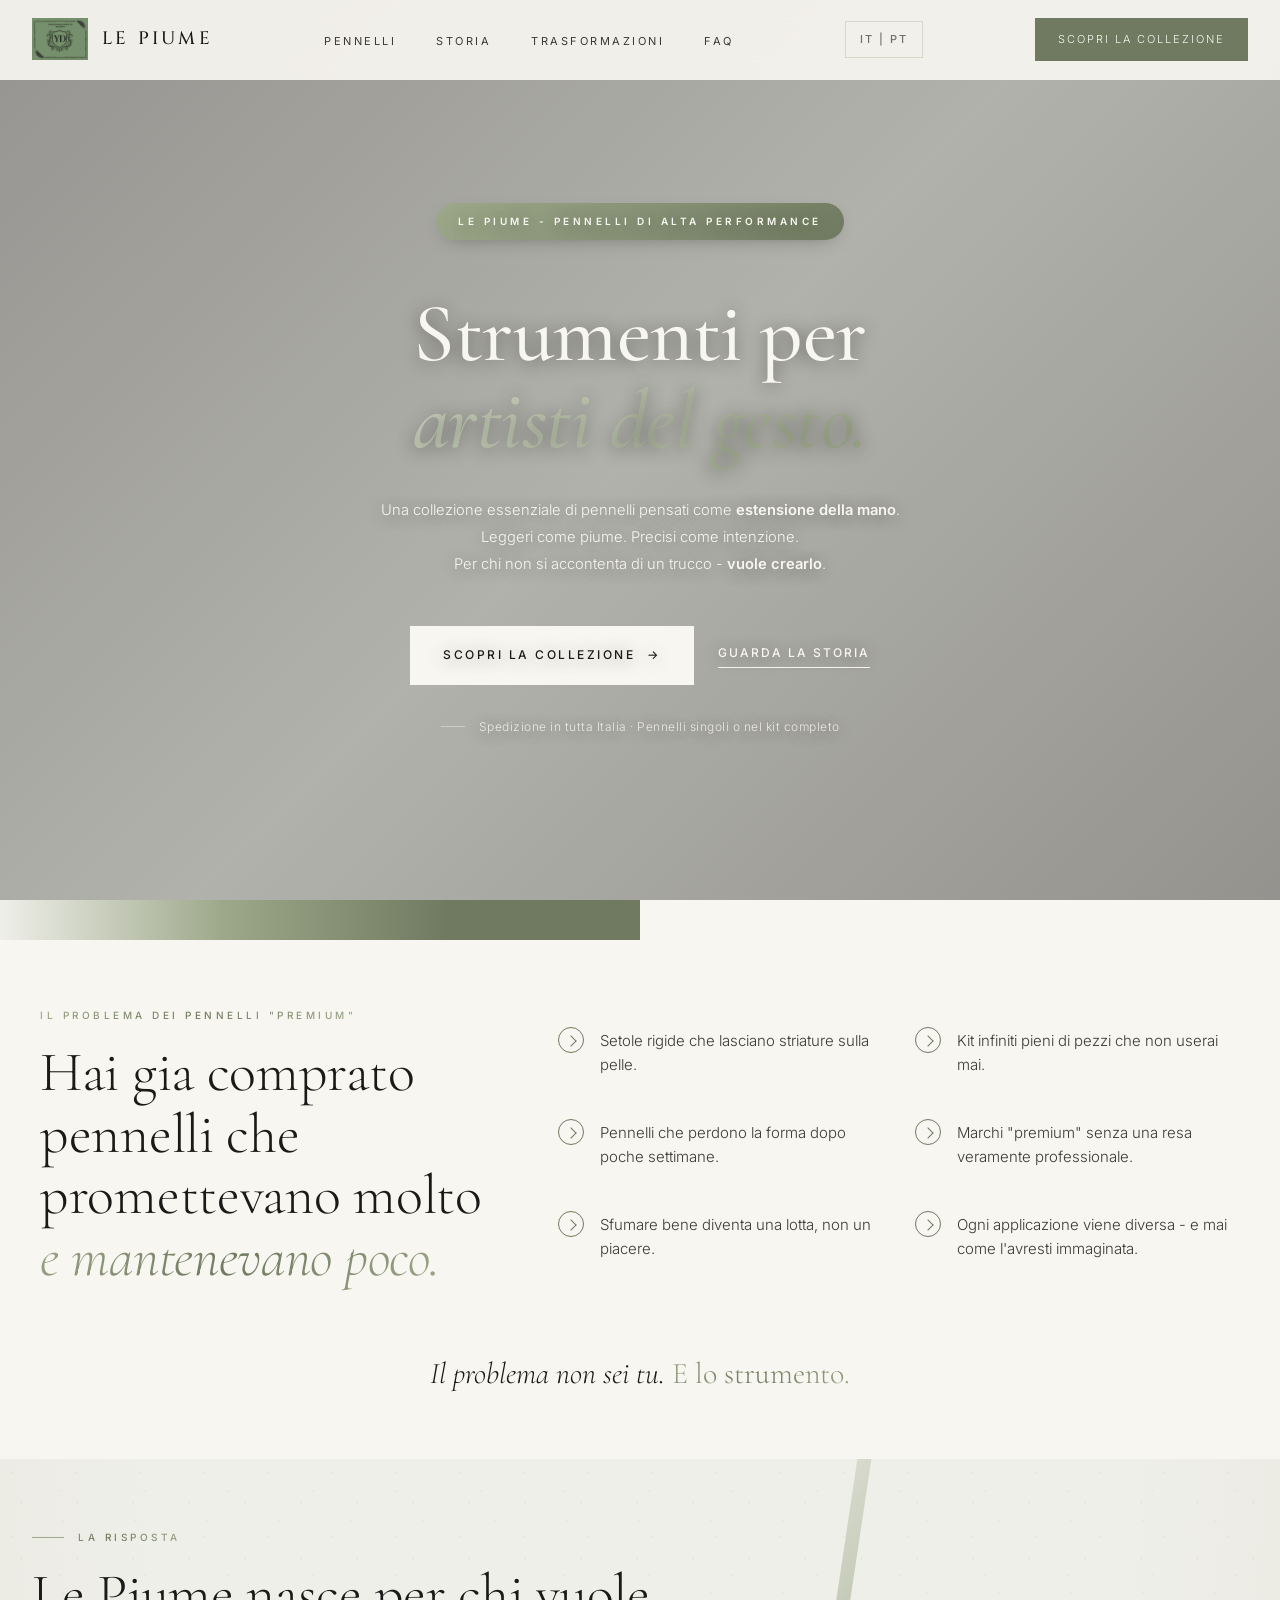
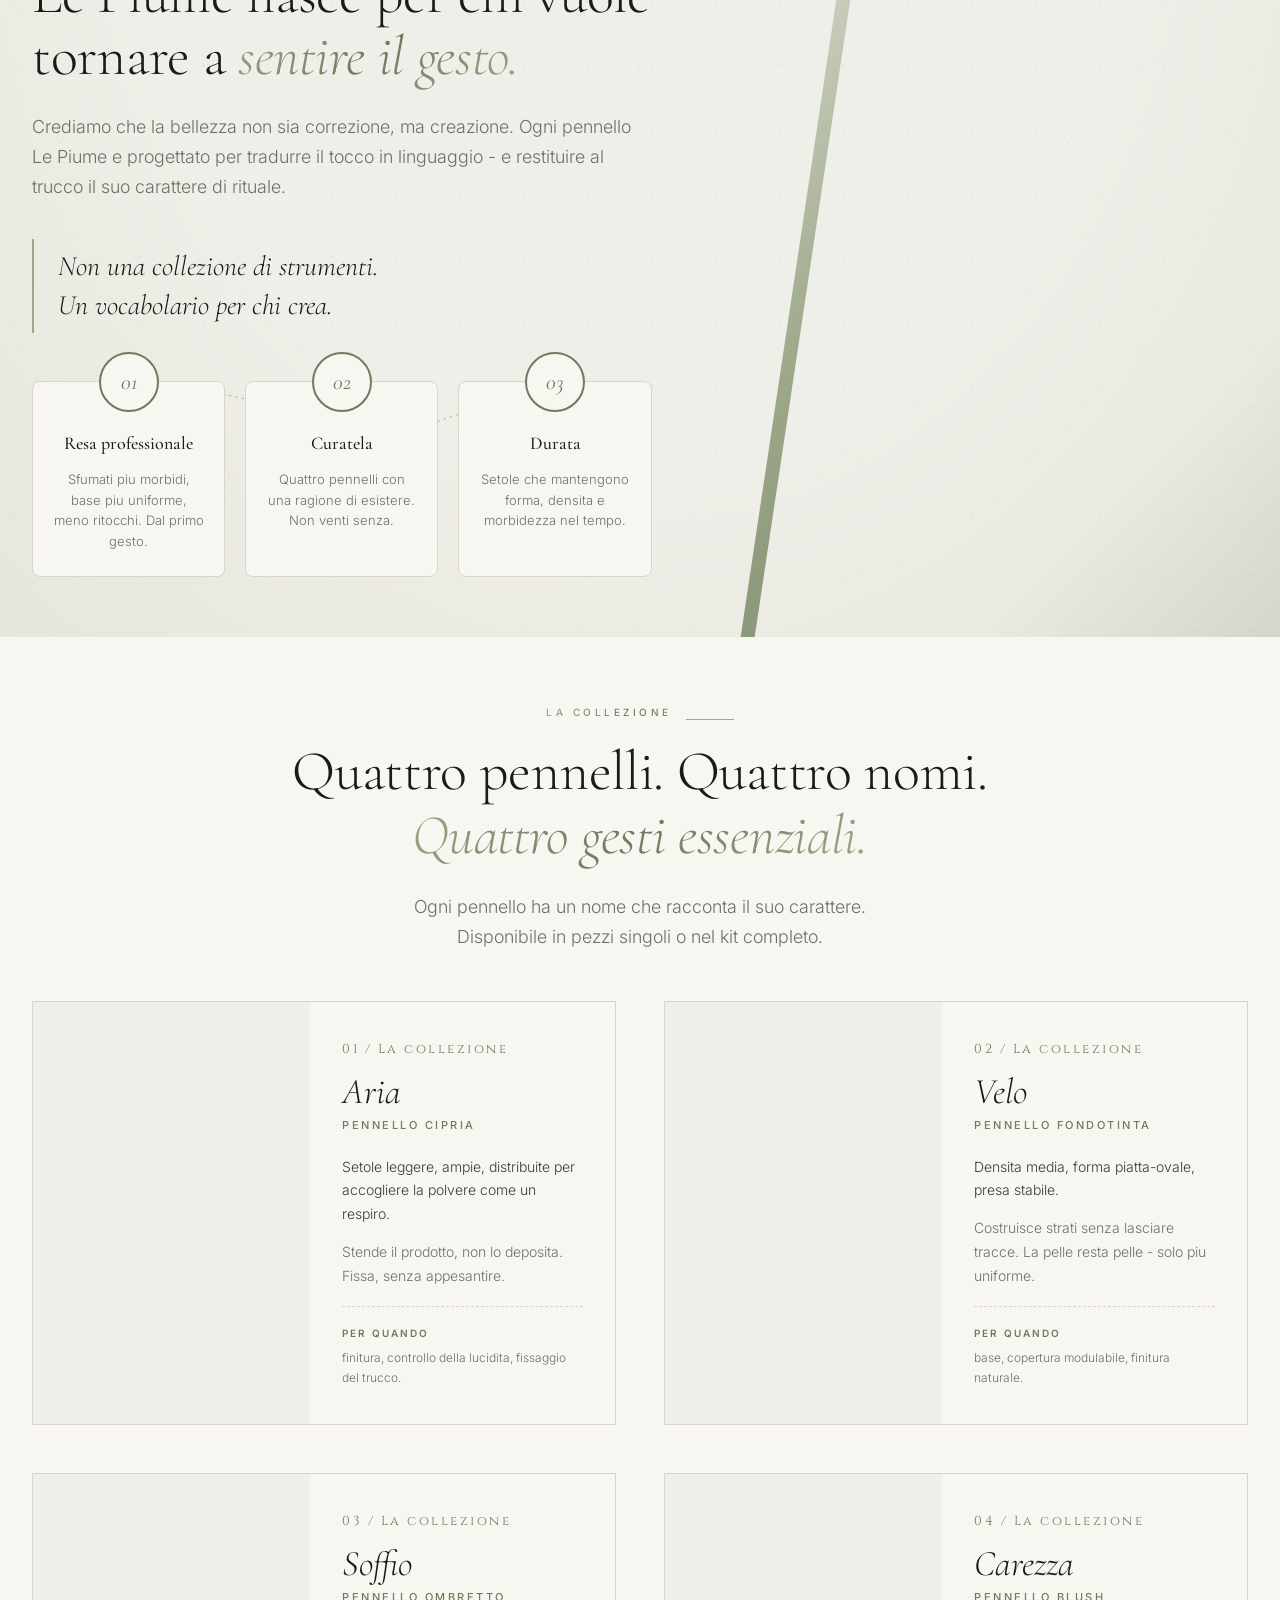
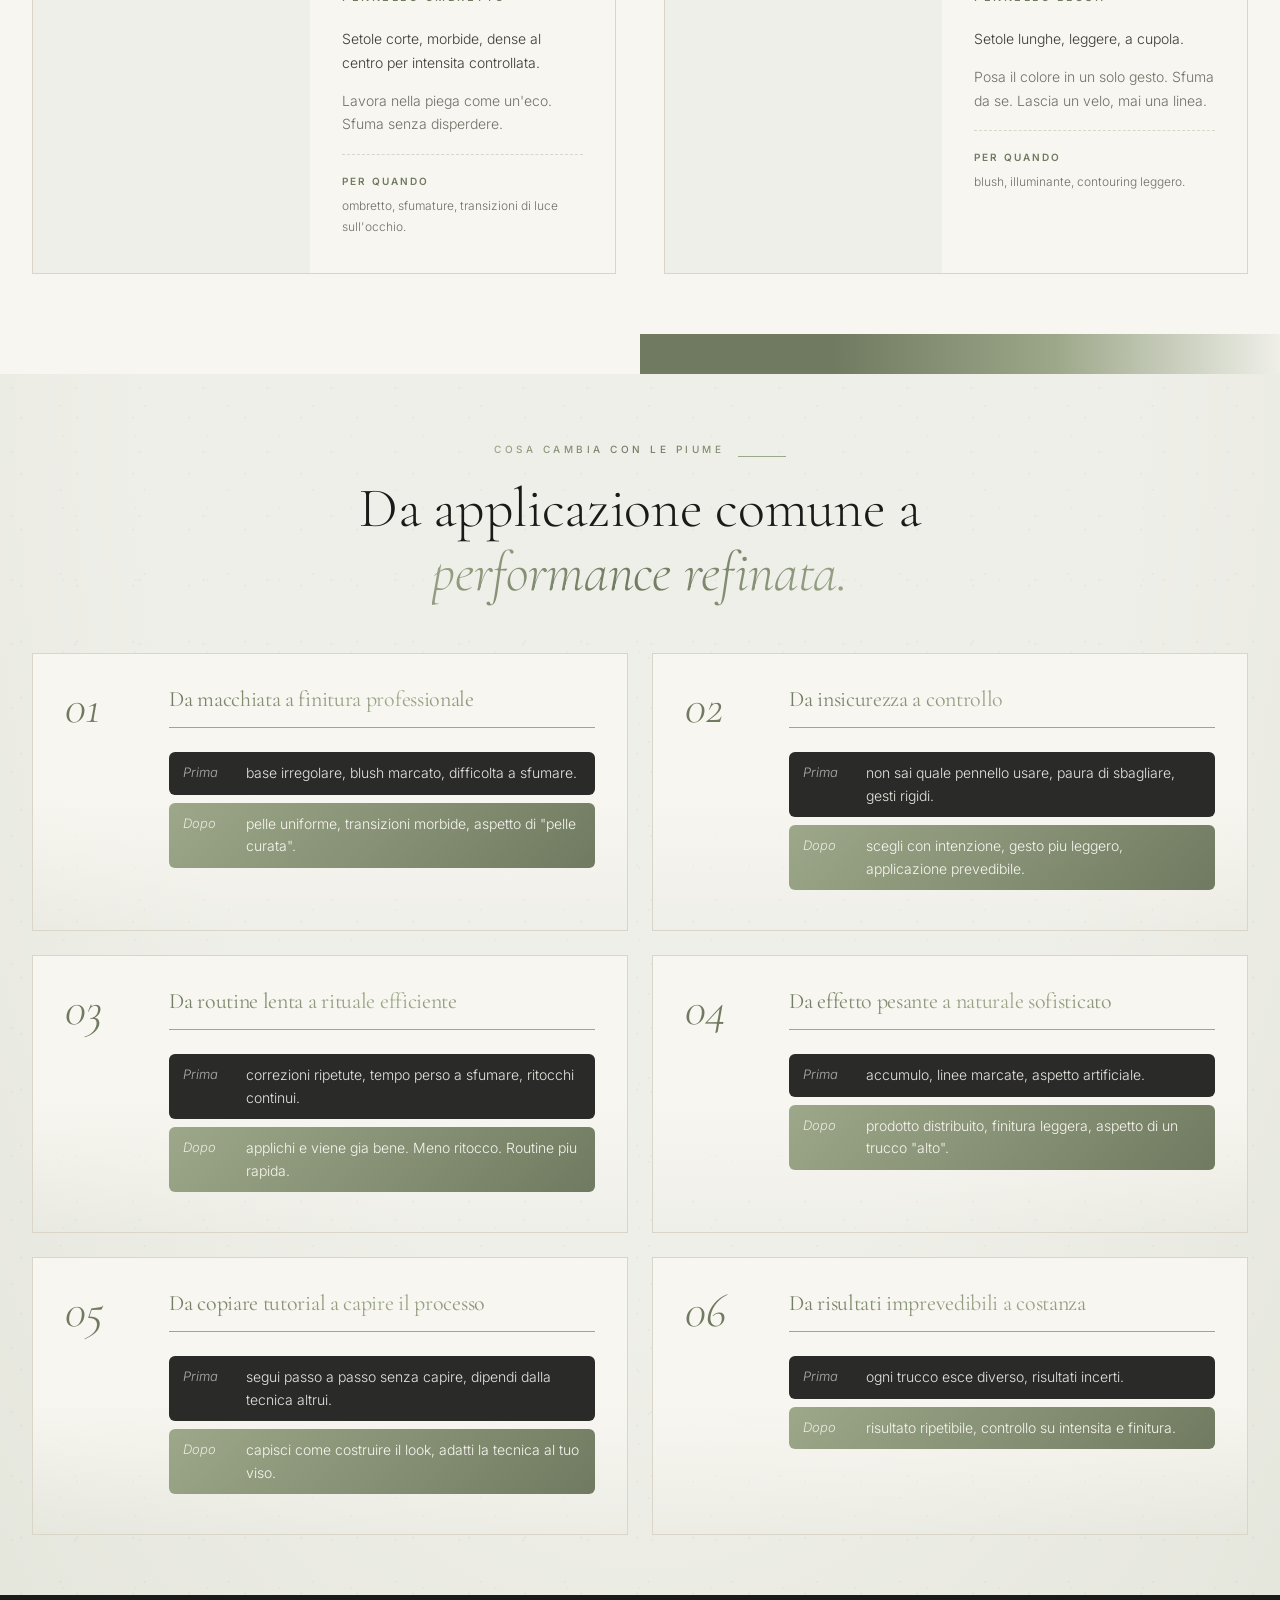
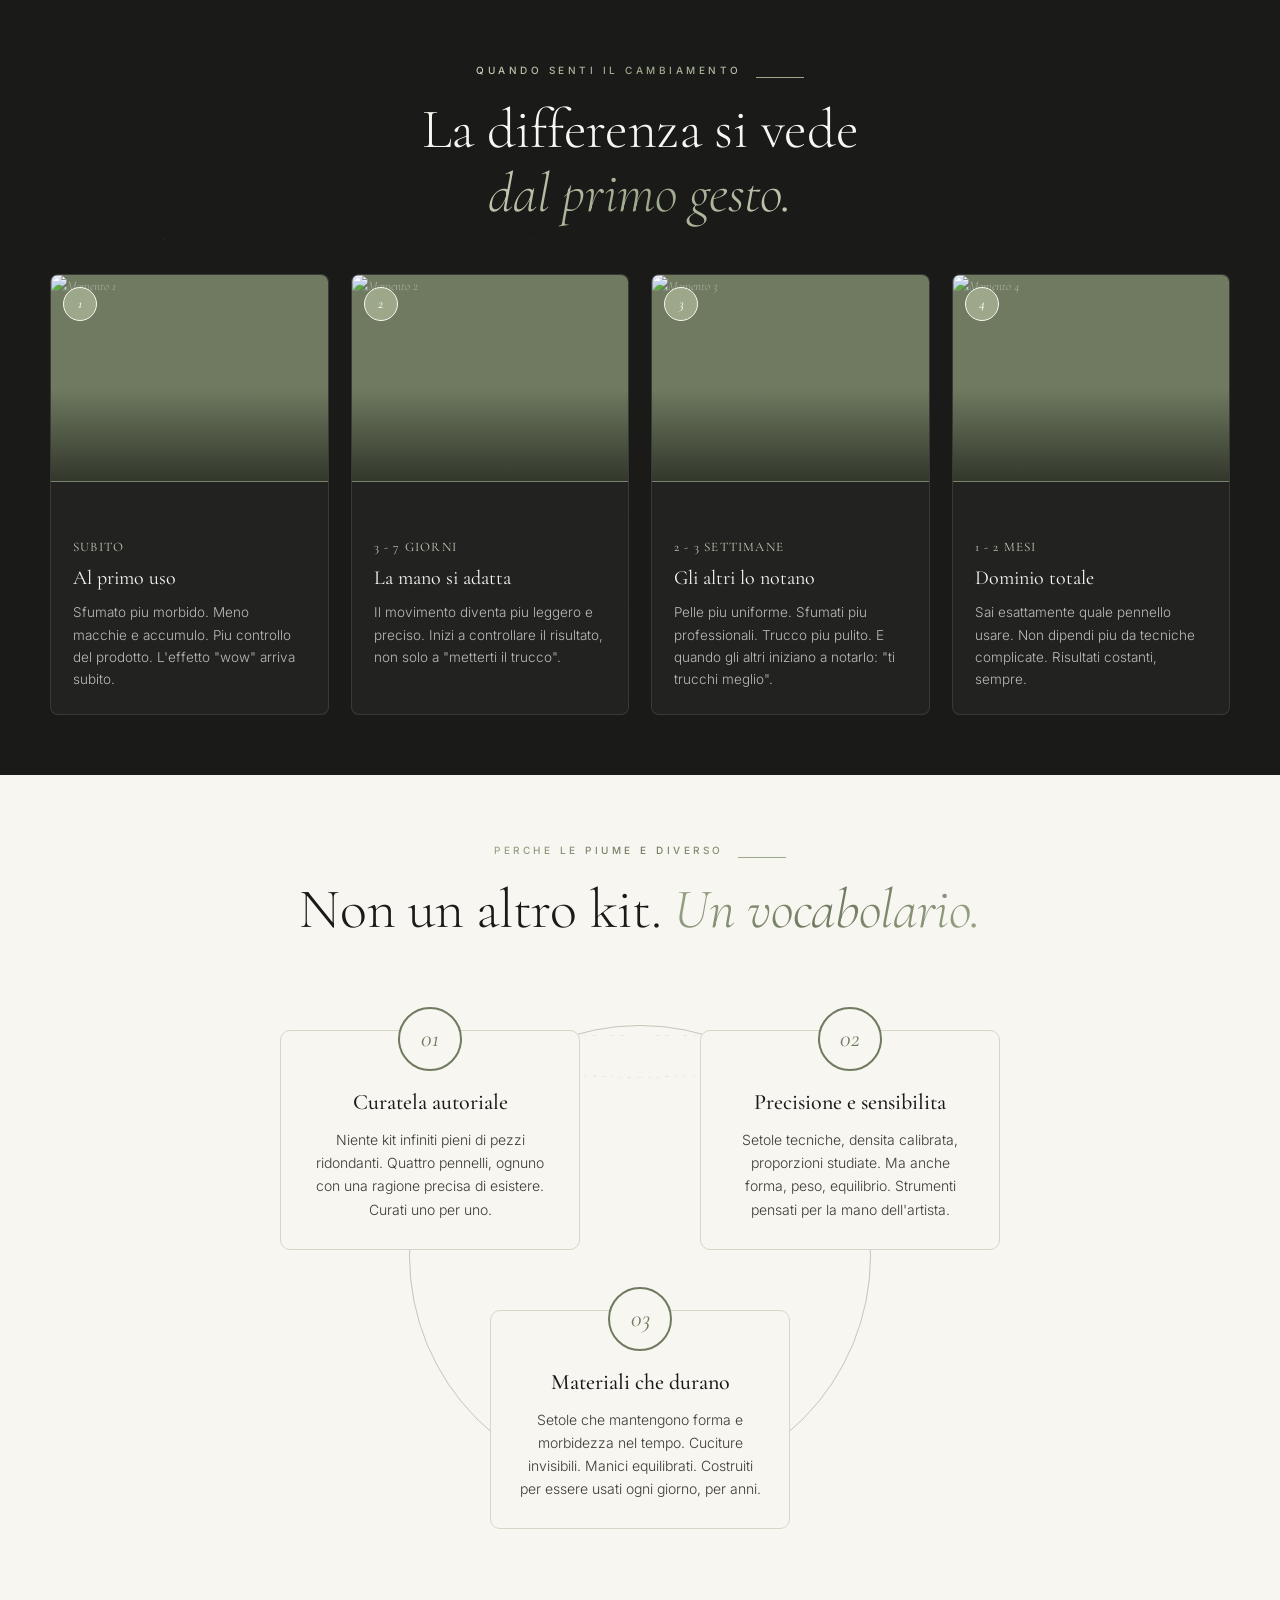
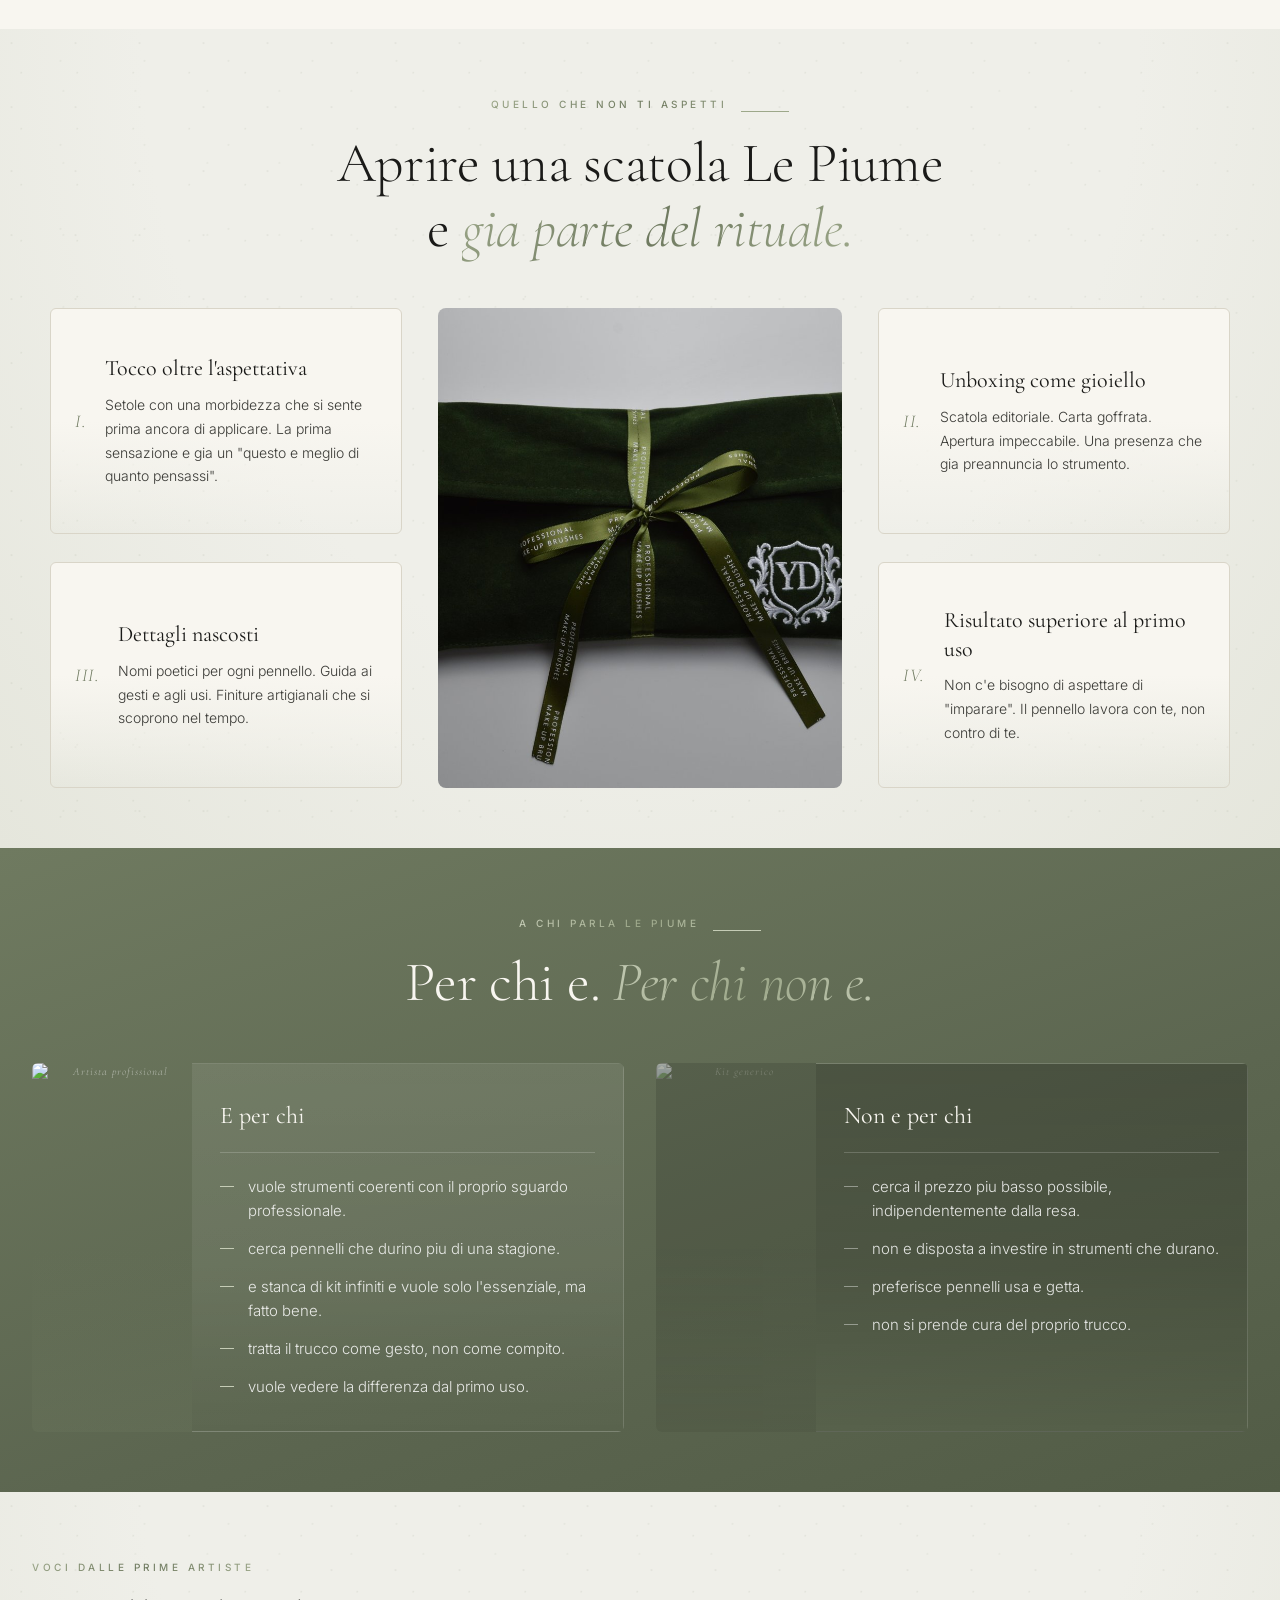
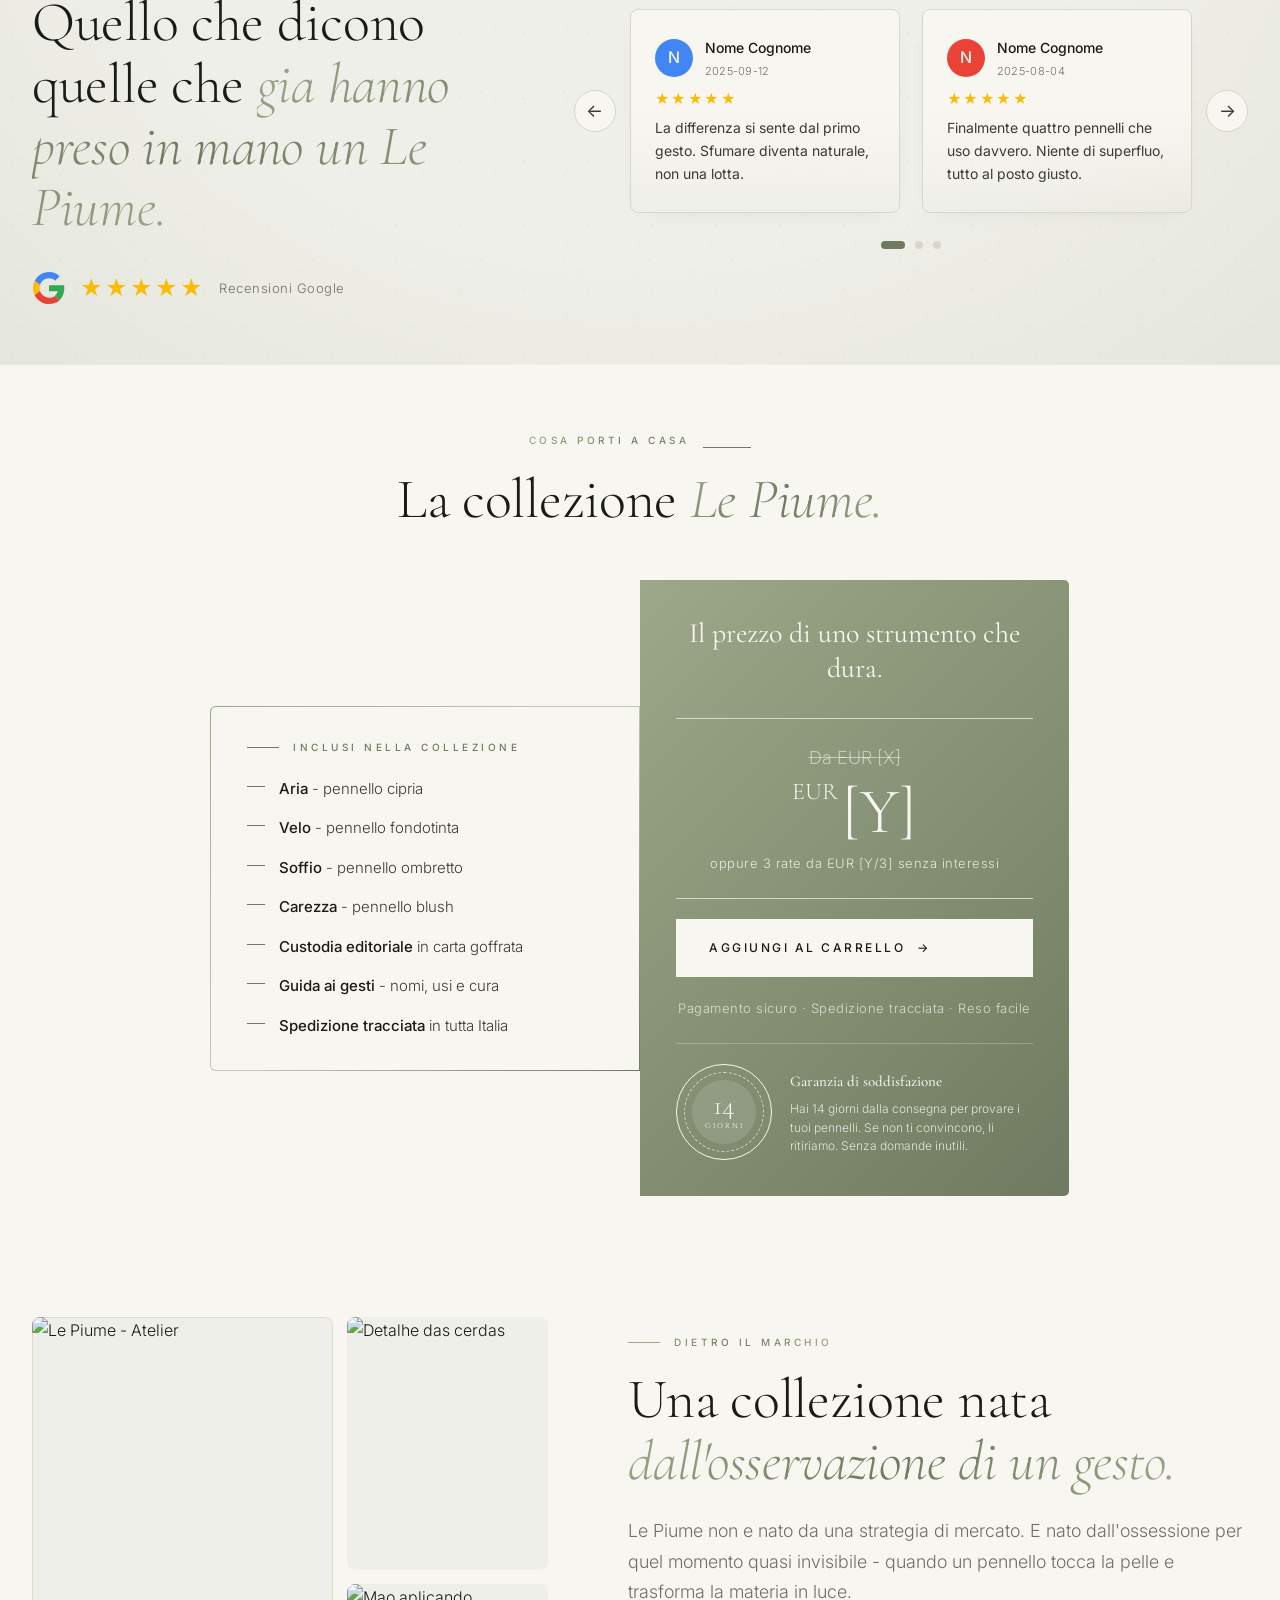
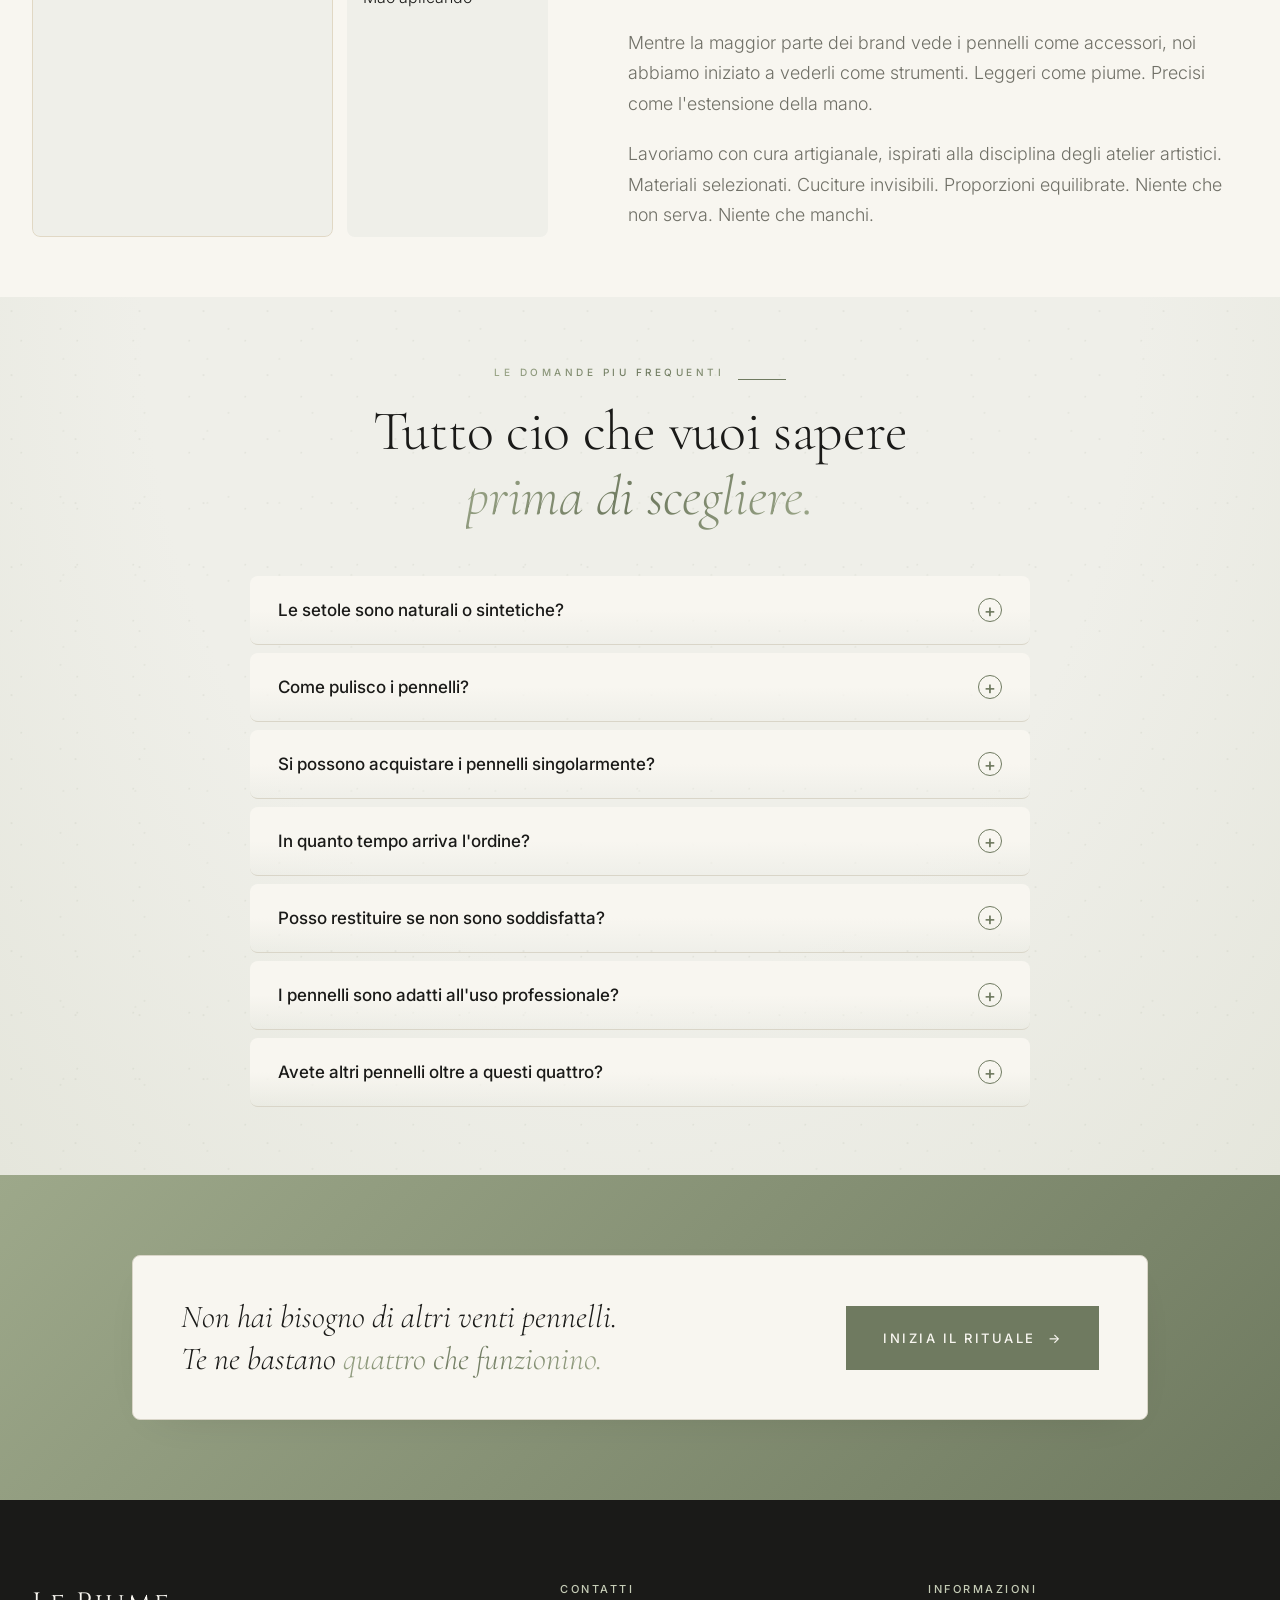
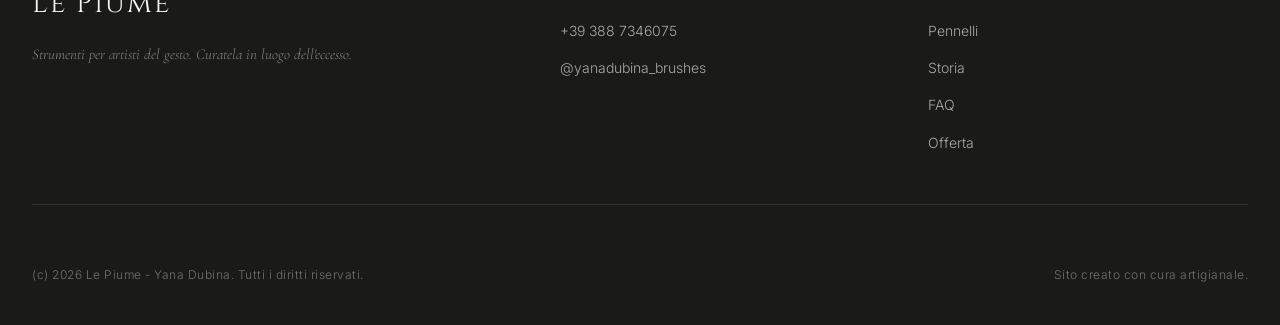
==== commit ca709498: "bonus center: actually use DSC_0020.jpg (was wrongly pointing to pennello-0090)" ====
--- a/index.html
+++ b/index.html
@@ -219,7 +219,7 @@
       <h2 class="h2">Aprire una scatola Le Piume<br>e <em>gia parte del rituale.</em></h2>
     </div>
     <div class="bonus-layout">
-      <div class="bonus-center"><img src="assets/img/pennello-0090.jpg" alt="Artista del gesto" loading="lazy"><div class="bonus-center__halo" aria-hidden="true"></div></div>
+      <div class="bonus-center"><img src="assets/img/DSC_0020.jpg" alt="Artista del gesto" loading="lazy"><div class="bonus-center__halo" aria-hidden="true"></div></div>
       <article class="bonus fade-in"><div class="bonus__num">I.</div><div><h4 class="bonus__title">Tocco oltre l'aspettativa</h4><p class="bonus__text">Setole con una morbidezza che si sente prima ancora di applicare. La prima sensazione e gia un "questo e meglio di quanto pensassi".</p></div></article>
       <article class="bonus fade-in"><div class="bonus__num">II.</div><div><h4 class="bonus__title">Unboxing come gioiello</h4><p class="bonus__text">Scatola editoriale. Carta goffrata. Apertura impeccabile. Una presenza che gia preannuncia lo strumento.</p></div></article>
       <article class="bonus fade-in"><div class="bonus__num">III.</div><div><h4 class="bonus__title">Dettagli nascosti</h4><p class="bonus__text">Nomi poetici per ogni pennello. Guida ai gesti e agli usi. Finiture artigianali che si scoprono nel tempo.</p></div></article>
--- a/style.css
+++ b/style.css
@@ -704,31 +704,18 @@
 .diff-wrap::before{
   content:"";
   position:absolute;
-  width:520px;
-  height:520px;
-  border:3px solid var(--sage-dark);
+  width:460px;
+  height:460px;
+  border:1.5px solid var(--sage);
   border-radius:50%;
   left:50%;
-  top:50%;
+  top:46%;
   transform:translate(-50%,-50%);
-  opacity:.85;
+  opacity:.6;
   z-index:0;
   pointer-events:none;
 }
-.diff-wrap::after{
-  content:"";
-  position:absolute;
-  width:620px;
-  height:620px;
-  border:1.5px dashed var(--sage);
-  border-radius:50%;
-  left:50%;
-  top:50%;
-  transform:translate(-50%,-50%);
-  opacity:.55;
-  z-index:0;
-  pointer-events:none;
-}
+
 .diff-wrap .diff-connector{
   position:absolute;
   inset:40px 40px 40px 40px;
@@ -823,7 +810,7 @@
 }
 
 /* OFFERTA REDESIGN — 2 colunas grudadas, centralizadas, gradient sage */
-#offerta .offerta{display:grid;grid-template-columns:1fr 1fr;gap:0;align-items:stretch;max-width:860px;margin:0 auto}
+#offerta .offerta{display:grid;grid-template-columns:1fr 1fr;gap:0;align-items:center;max-width:860px;margin:0 auto}
 #offerta .offerta__col{position:relative;background:var(--paper);padding:36px 36px;border:1px solid transparent;background-image:linear-gradient(var(--paper),var(--paper)),linear-gradient(135deg,var(--sage) 0%,var(--sage-light) 50%,var(--sage-dark) 100%);background-origin:border-box;background-clip:padding-box,border-box;display:flex;flex-direction:column}
 #offerta .offerta__col--list{justify-content:center;align-items:center;border-radius:6px 0 0 6px}
 #offerta .offerta__col--list > *{width:100%;max-width:380px}
@@ -1064,7 +1051,7 @@
 @media(max-width:1100px){.solution__photo{margin-top:-80px;margin-bottom:-80px}}
 @media(max-width:768px){.solution__photo{margin-top:0;margin-bottom:0;margin-right:calc(-1 * var(--gut))}}
 .solution__photo img{position:relative;width:100%;height:100%;object-fit:cover;clip-path:polygon(15% 0,100% 0,100% 100%,0 100%);display:block}
-.solution__photo::before{content:"";position:absolute;inset:-3px;background:linear-gradient(135deg,var(--sage) 0%,var(--gold) 50%,var(--sage-dark) 100%);clip-path:polygon(15% 0,100% 0,100% 100%,0 100%);z-index:0}
+.solution__photo::before{content:"";position:absolute;inset:0;background:linear-gradient(135deg,var(--sage-paper) 0%,var(--sage) 35%,var(--sage-dark) 70%,var(--gold) 100%);clip-path:polygon(0 100%,15% 0,calc(15% + 14px) 0,14px 100%);z-index:3;pointer-events:none}
 .solution__photo::after{content:"";position:absolute;inset:0;background:linear-gradient(135deg,transparent 60%,rgba(0,0,0,.18) 100%);clip-path:polygon(15% 0,100% 0,100% 100%,0 100%);z-index:2;pointer-events:none}
 .solution__photo > *{position:relative;z-index:1}
 @media(max-width:900px){
@@ -1084,18 +1071,12 @@
 .section--ink .timeline__img img{width:100%;height:100%;object-fit:cover;filter:saturate(.92) contrast(.96)}
 .section--ink .timeline__img::after{content:"";position:absolute;inset:0;background:linear-gradient(180deg,transparent 55%,rgba(0,0,0,.55) 100%);pointer-events:none}
 
-/* Task 5 — Diff/"Non un altro kit" decorative bg */
-.section--paper:has(.diff-wrap){position:relative;overflow:hidden}
-.diff-wrap::after{content:"";position:absolute;top:-40px;right:-60px;width:380px;height:380px;background:radial-gradient(circle,rgba(184,147,90,.08) 0%,transparent 65%);pointer-events:none;z-index:0}
-.diff-wrap{position:relative}
-.diff-wrap > *{position:relative;z-index:1}
-.section--paper > .container > .diff-wrap::before{content:"";position:absolute;left:-80px;bottom:-50px;width:260px;height:260px;border:1px dashed var(--sage);border-radius:50%;opacity:.18;pointer-events:none;z-index:0}
 
 /* Task 6 — Bonus center: photo with radial mask blending into sage */
 .bonus-center{background:transparent !important;position:relative;border-radius:8px;overflow:hidden}
-.bonus-center img{width:100%;height:100%;object-fit:cover;filter:saturate(.88) contrast(.96);-webkit-mask-image:radial-gradient(circle at 50% 45%,#000 55%,transparent 88%);mask-image:radial-gradient(circle at 50% 45%,#000 55%,transparent 88%)}
-.bonus-center__halo{position:absolute;inset:0;background:radial-gradient(circle at 50% 45%,transparent 50%,var(--sage-paper) 85%);pointer-events:none}
-.bonus-center::before{content:"";position:absolute;left:50%;top:50%;transform:translate(-50%,-50%);width:78%;aspect-ratio:1;border:1px solid var(--gold);border-radius:50%;opacity:.35;z-index:2;pointer-events:none}
+.bonus-center img{width:100%;height:100%;object-fit:cover}
+.bonus-center__halo{display:none}
+
 
 /* Task 7 — Per chi e/non e photos */
 .perchi__img{padding:0;border:0;background:transparent;overflow:hidden;position:relative;min-height:240px}
@@ -1179,7 +1160,7 @@
 
 
 /* Oferta: bloco esquerdo com altura natural reduzida */
-#offerta .offerta__col--list{padding:32px 36px;justify-content:center}
+#offerta .offerta__col--list{padding:32px 36px}
 
 
 /* Hero sub: 3 linhas garantidas via spans block */
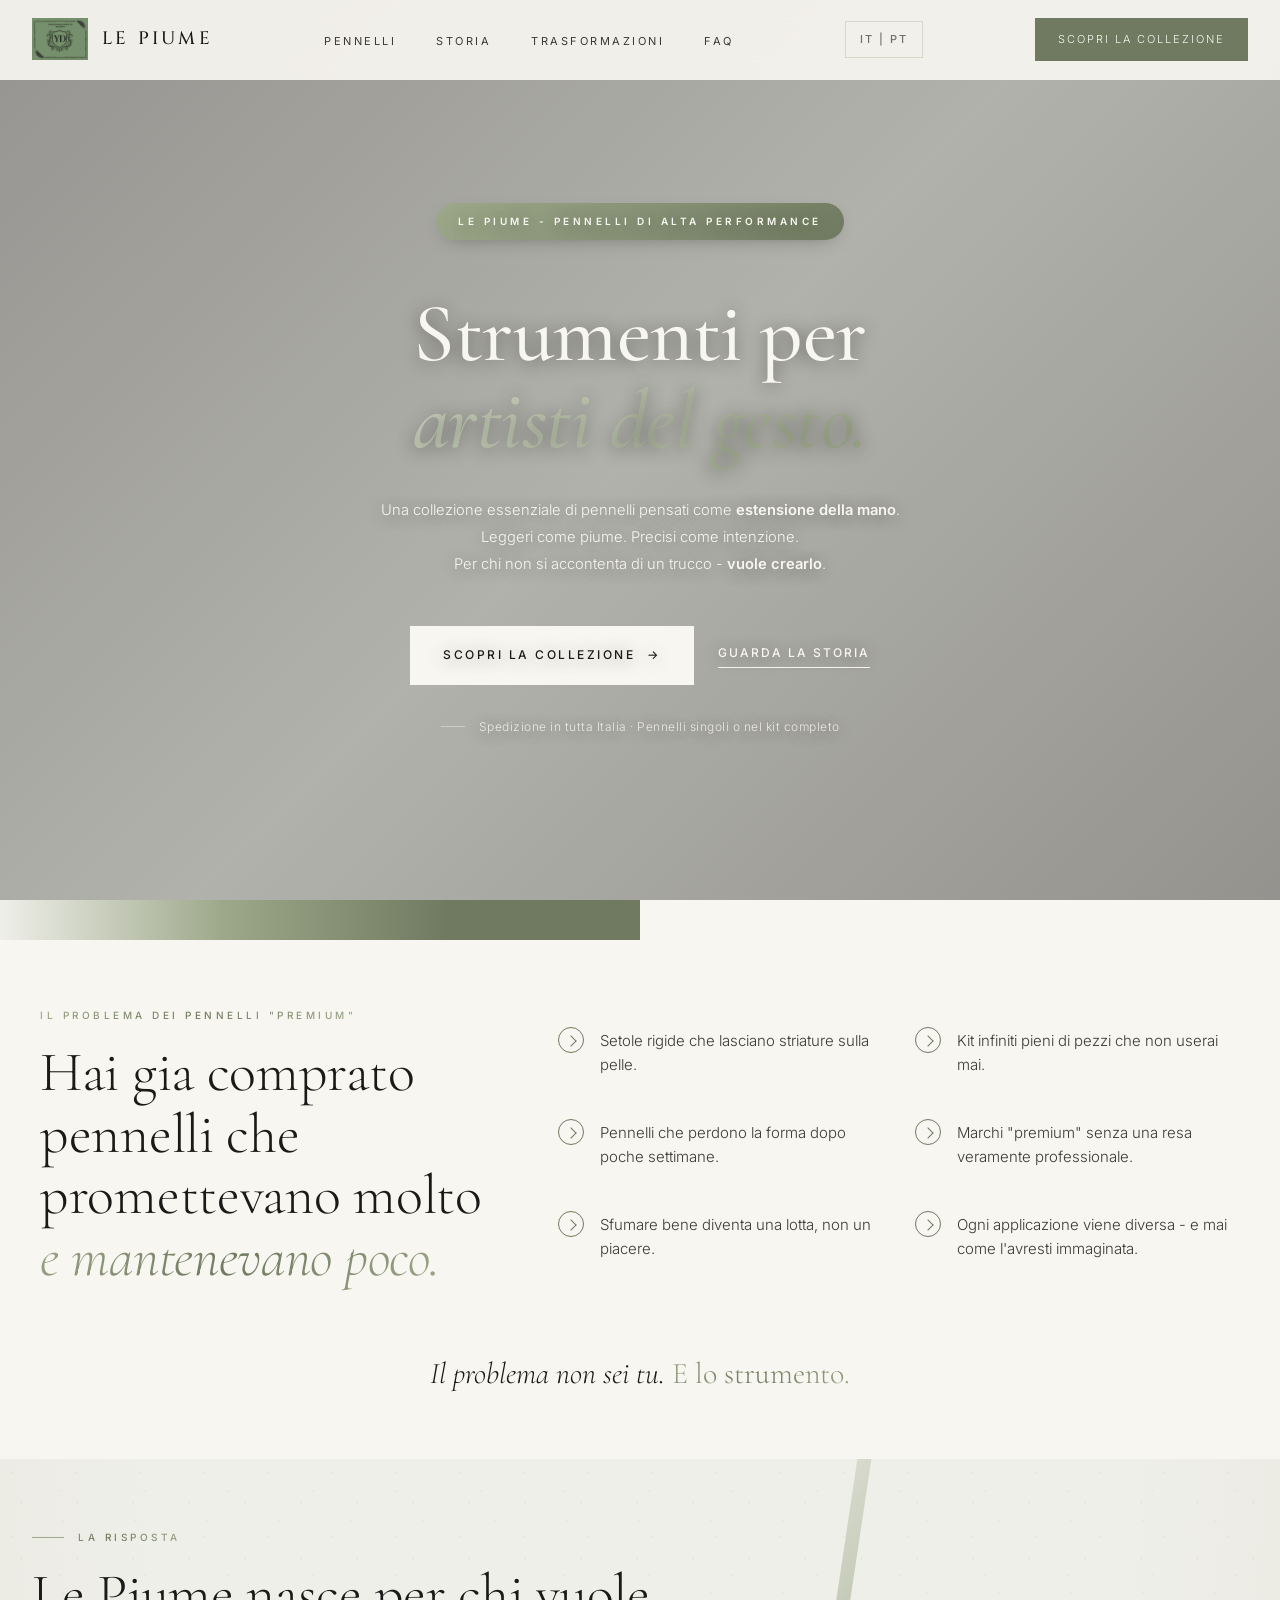
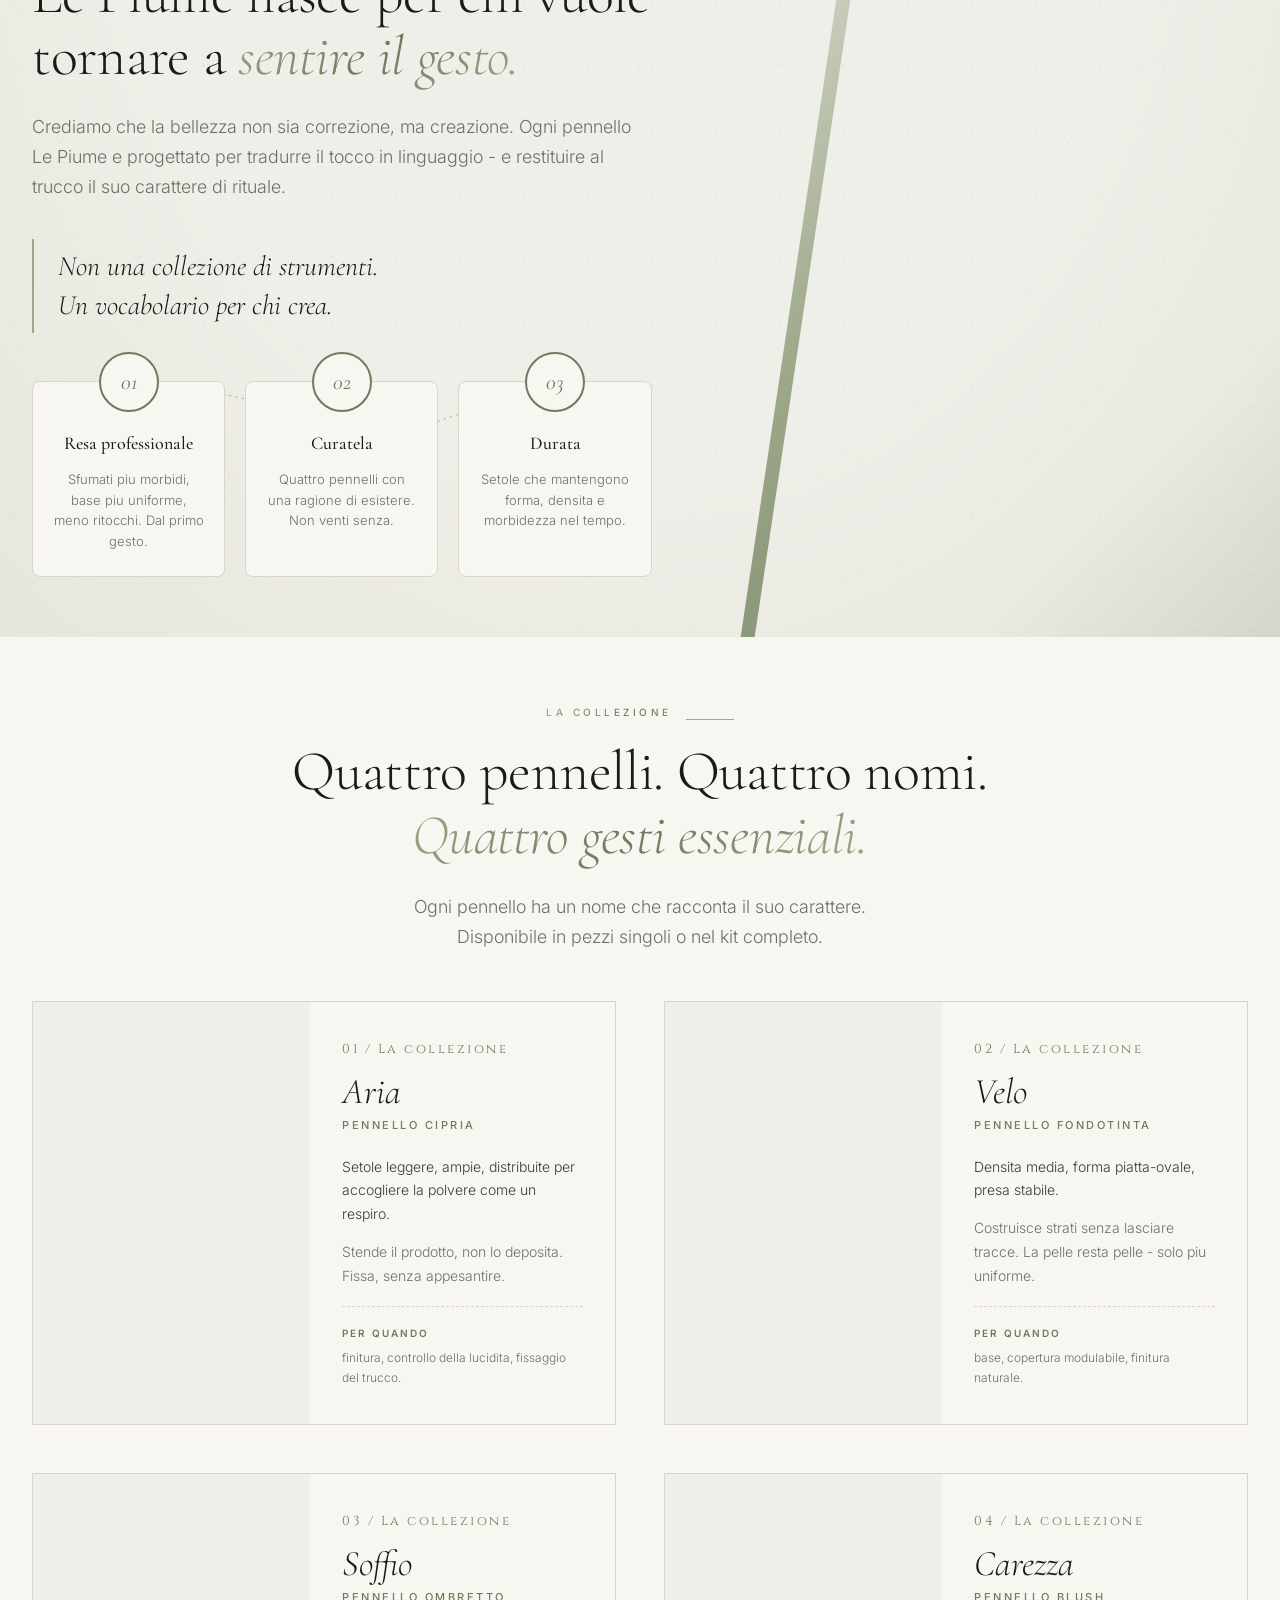
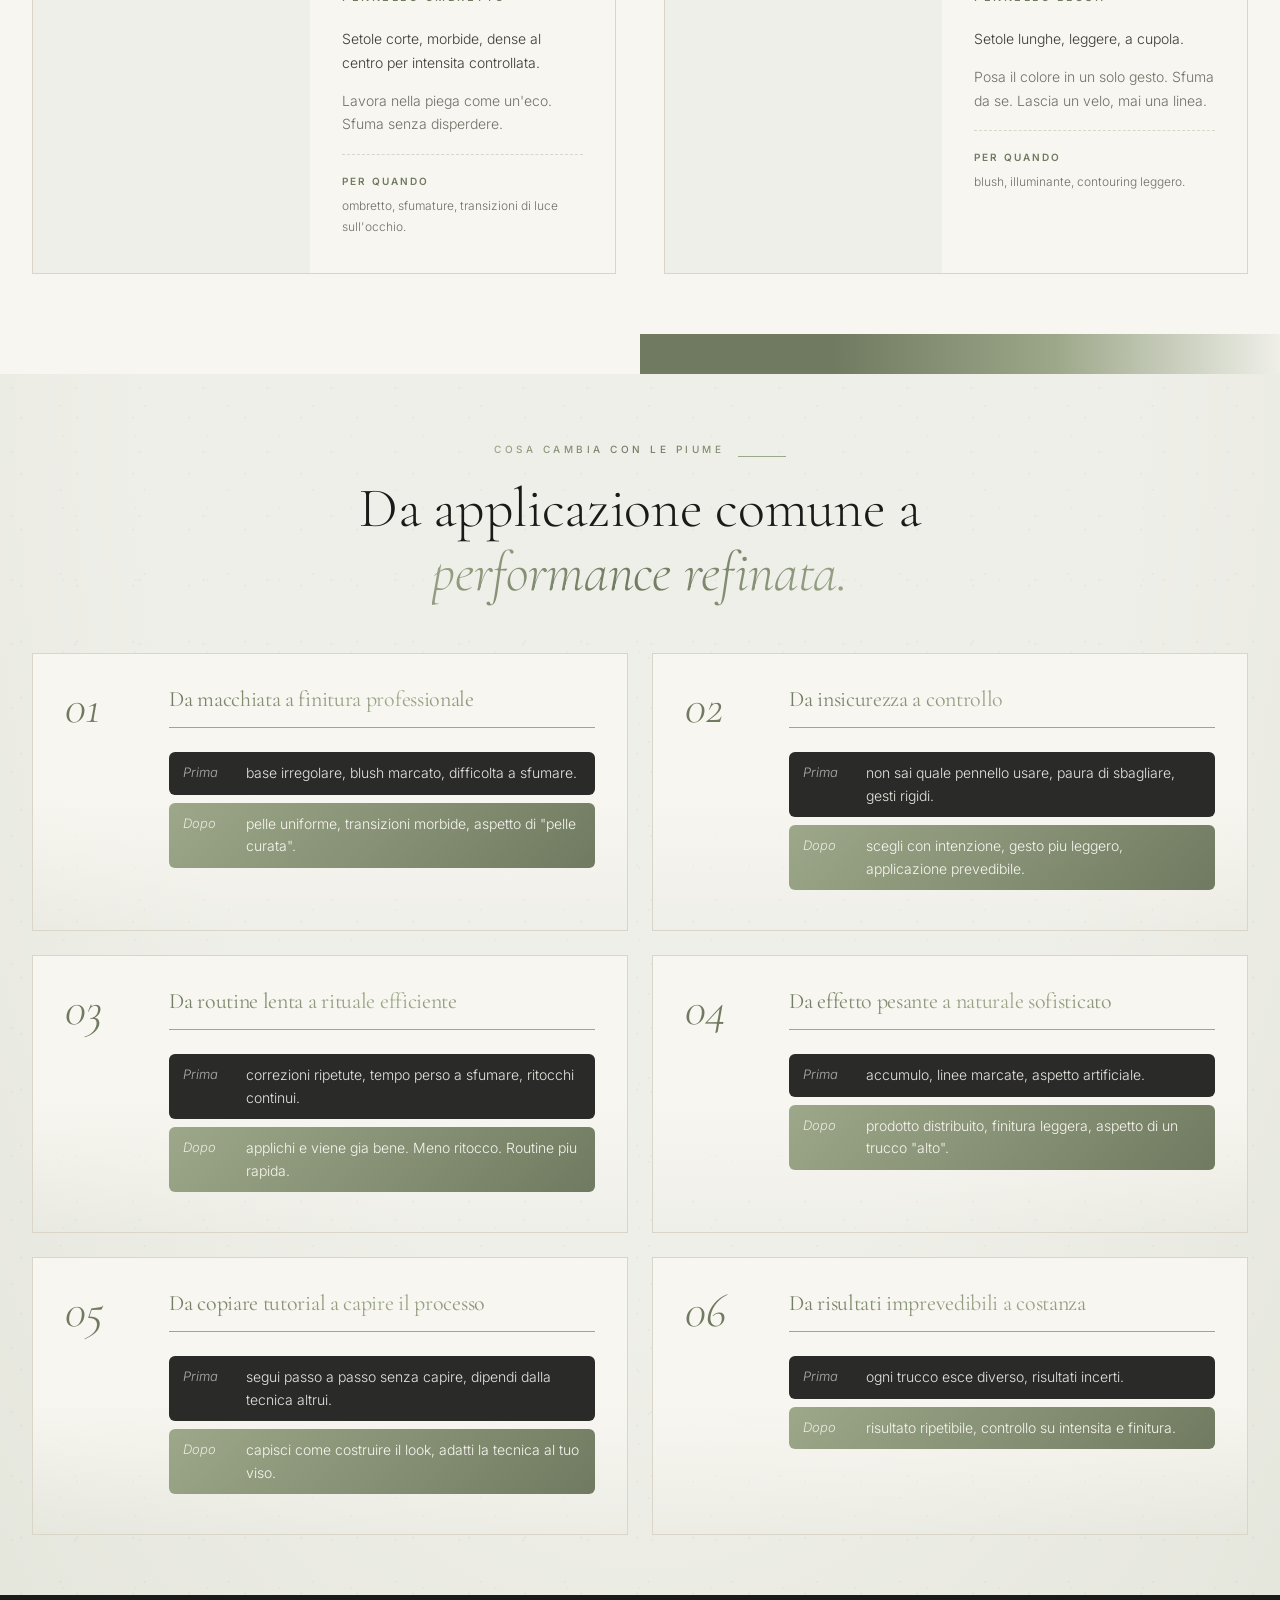
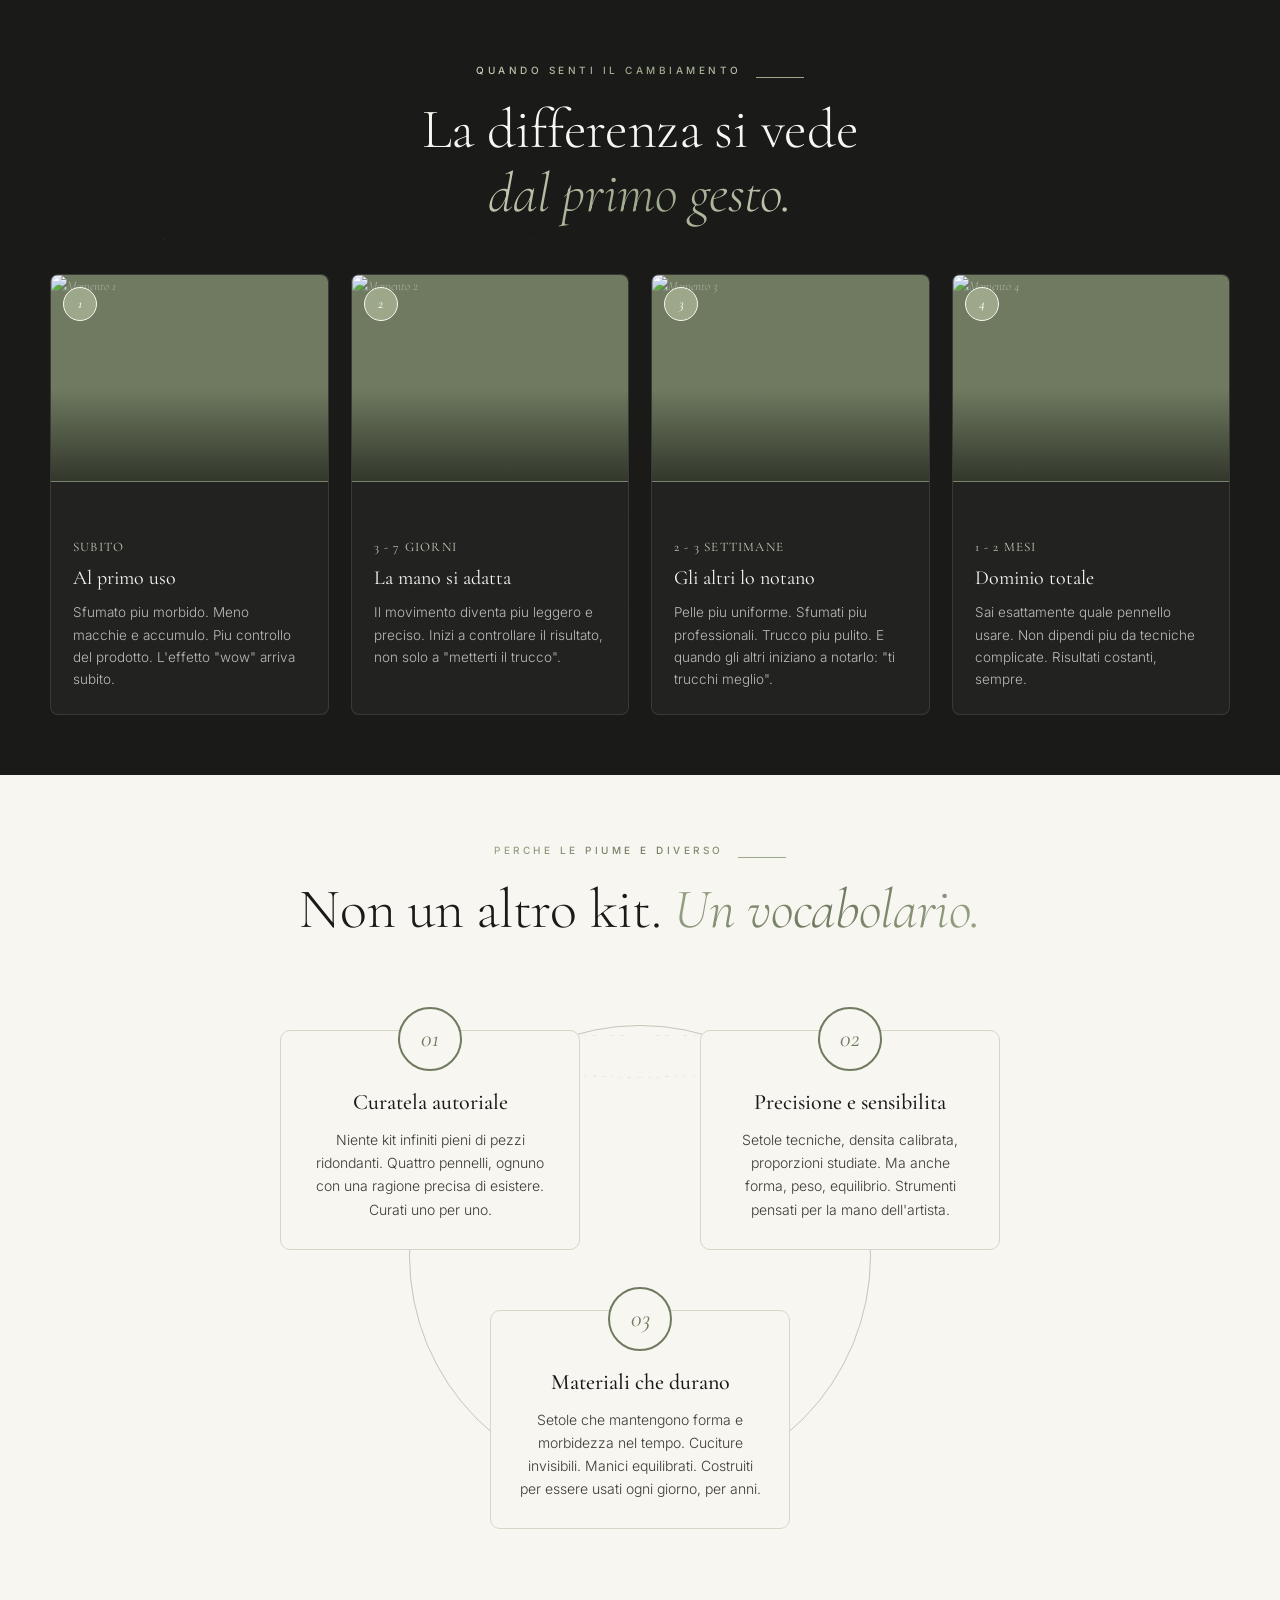
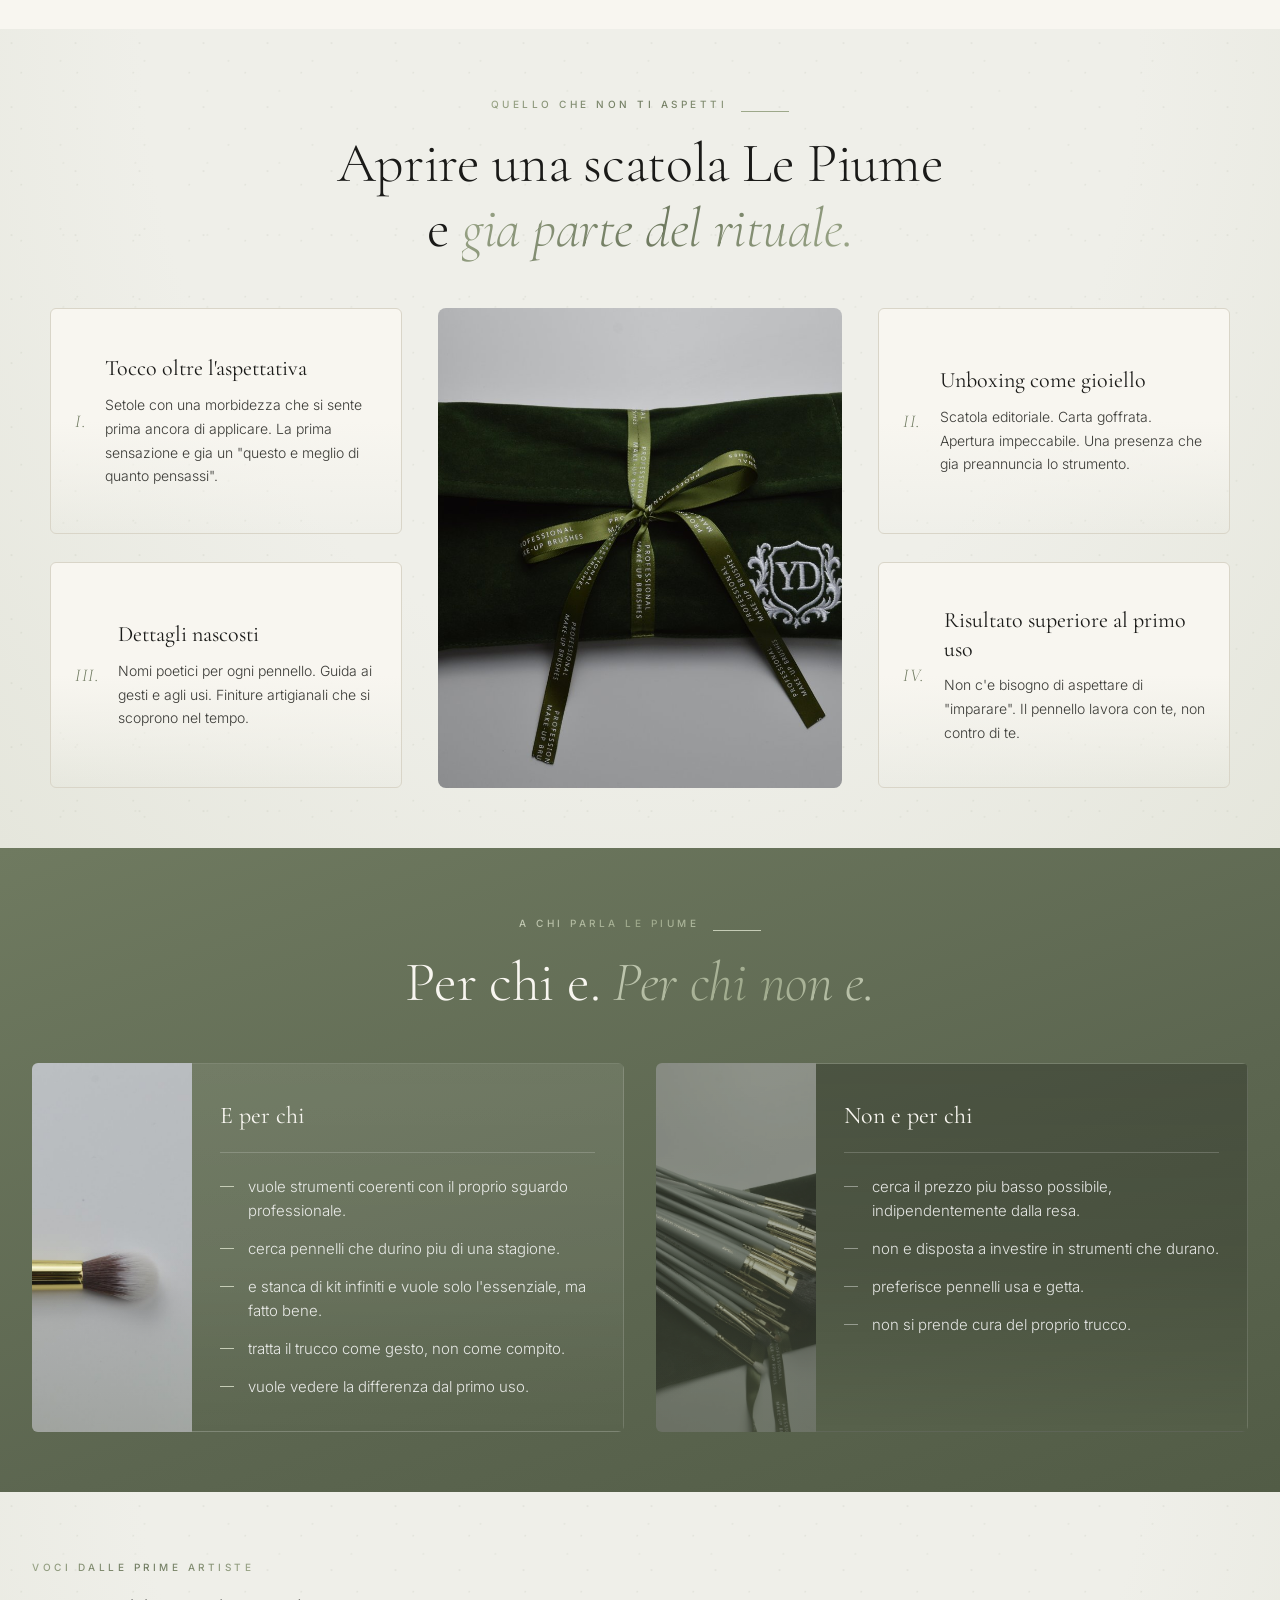
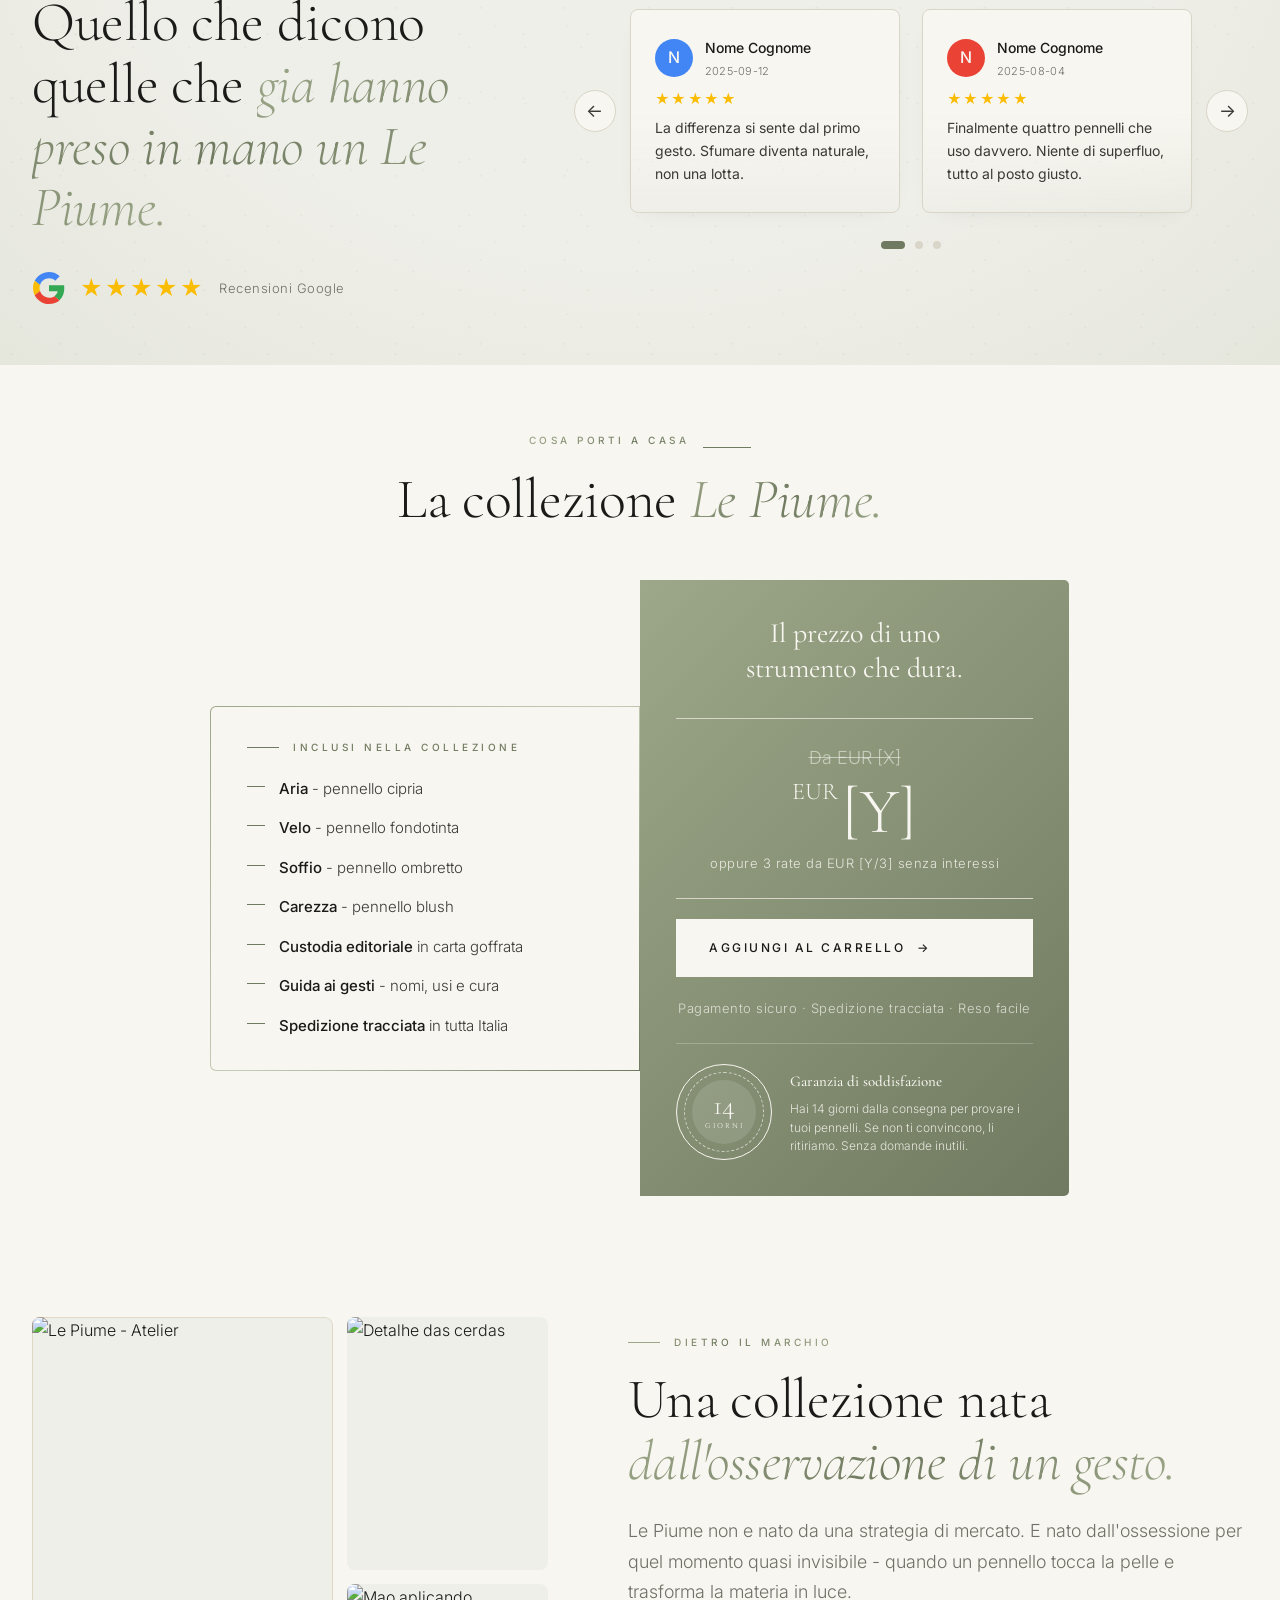
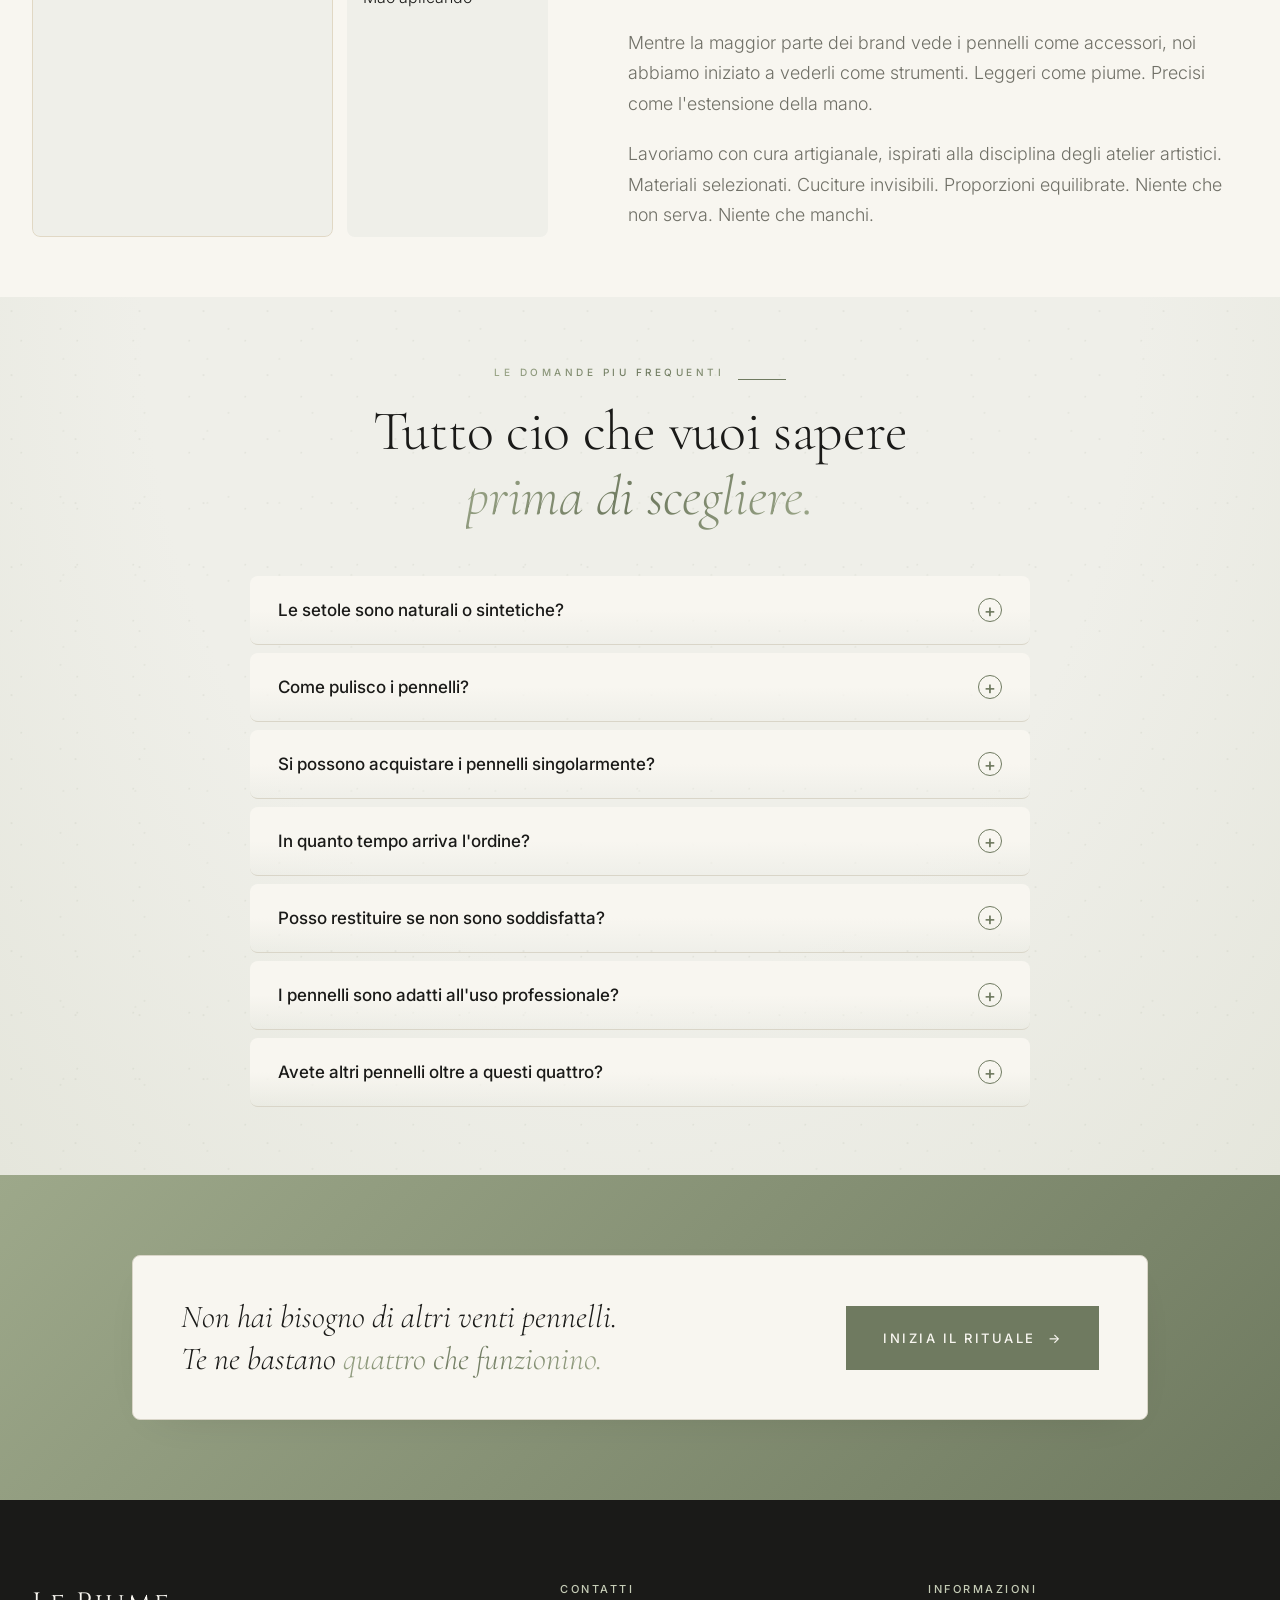
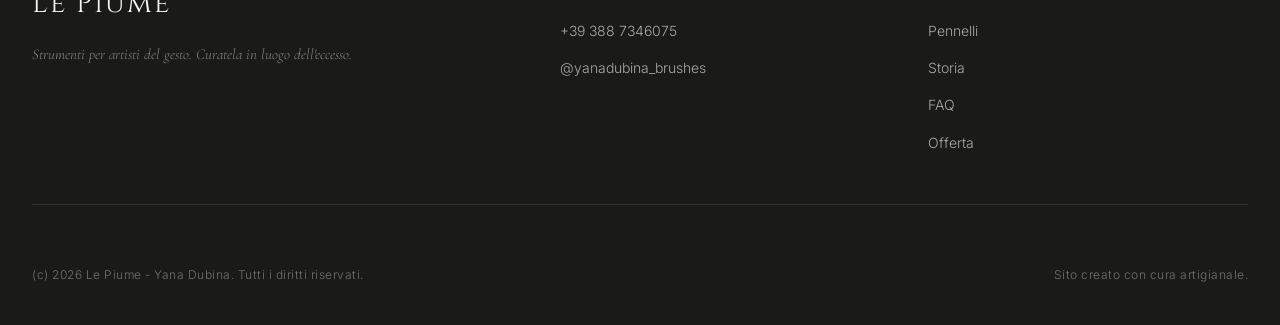
==== commit ac963153: "perchi: Drive imgs (DSC_0006/0028); offer title: break after 'uno'/'um'" ====
--- a/index.html
+++ b/index.html
@@ -236,7 +236,7 @@
     </div>
     <div class="perchi">
       <div class="perchi__col fade-in">
-        <div class="perchi__img"><img src="https://images.unsplash.com/photo-1512496015851-a90fb38ba796?w=800&q=80&auto=format" alt="Artista profissional" loading="lazy"></div>
+        <div class="perchi__img"><img src="assets/img/DSC_0006.jpg" alt="Artista profissional" loading="lazy"></div>
         <div class="perchi__body">
         <h3 class="perchi__head">E per chi</h3>
         <ul class="perchi__list">
@@ -249,7 +249,7 @@
       </div>
       </div>
       <div class="perchi__col perchi__col--no fade-in">
-        <div class="perchi__img"><img src="https://images.unsplash.com/photo-1499951360447-b19be8fe80f5?w=900&q=80&auto=format" alt="Kit generico" loading="lazy"></div>
+        <div class="perchi__img"><img src="assets/img/DSC_0028.jpg" alt="Kit generico" loading="lazy"></div>
         <div class="perchi__body">
         <h3 class="perchi__head">Non e per chi</h3>
         <ul class="perchi__list">
@@ -346,7 +346,7 @@
         </ul>
       </div>
       <div class="offerta__col offerta__col--buy">
-        <h3 class="h3">Il prezzo di uno strumento che dura.</h3>
+        <h3 class="h3">Il prezzo di uno<br>strumento che dura.</h3>
         <div class="prezzo-block">
           <div class="prezzo-old">Da EUR [X]</div>
           <div class="prezzo-now"><small>EUR</small>[Y]</div>
